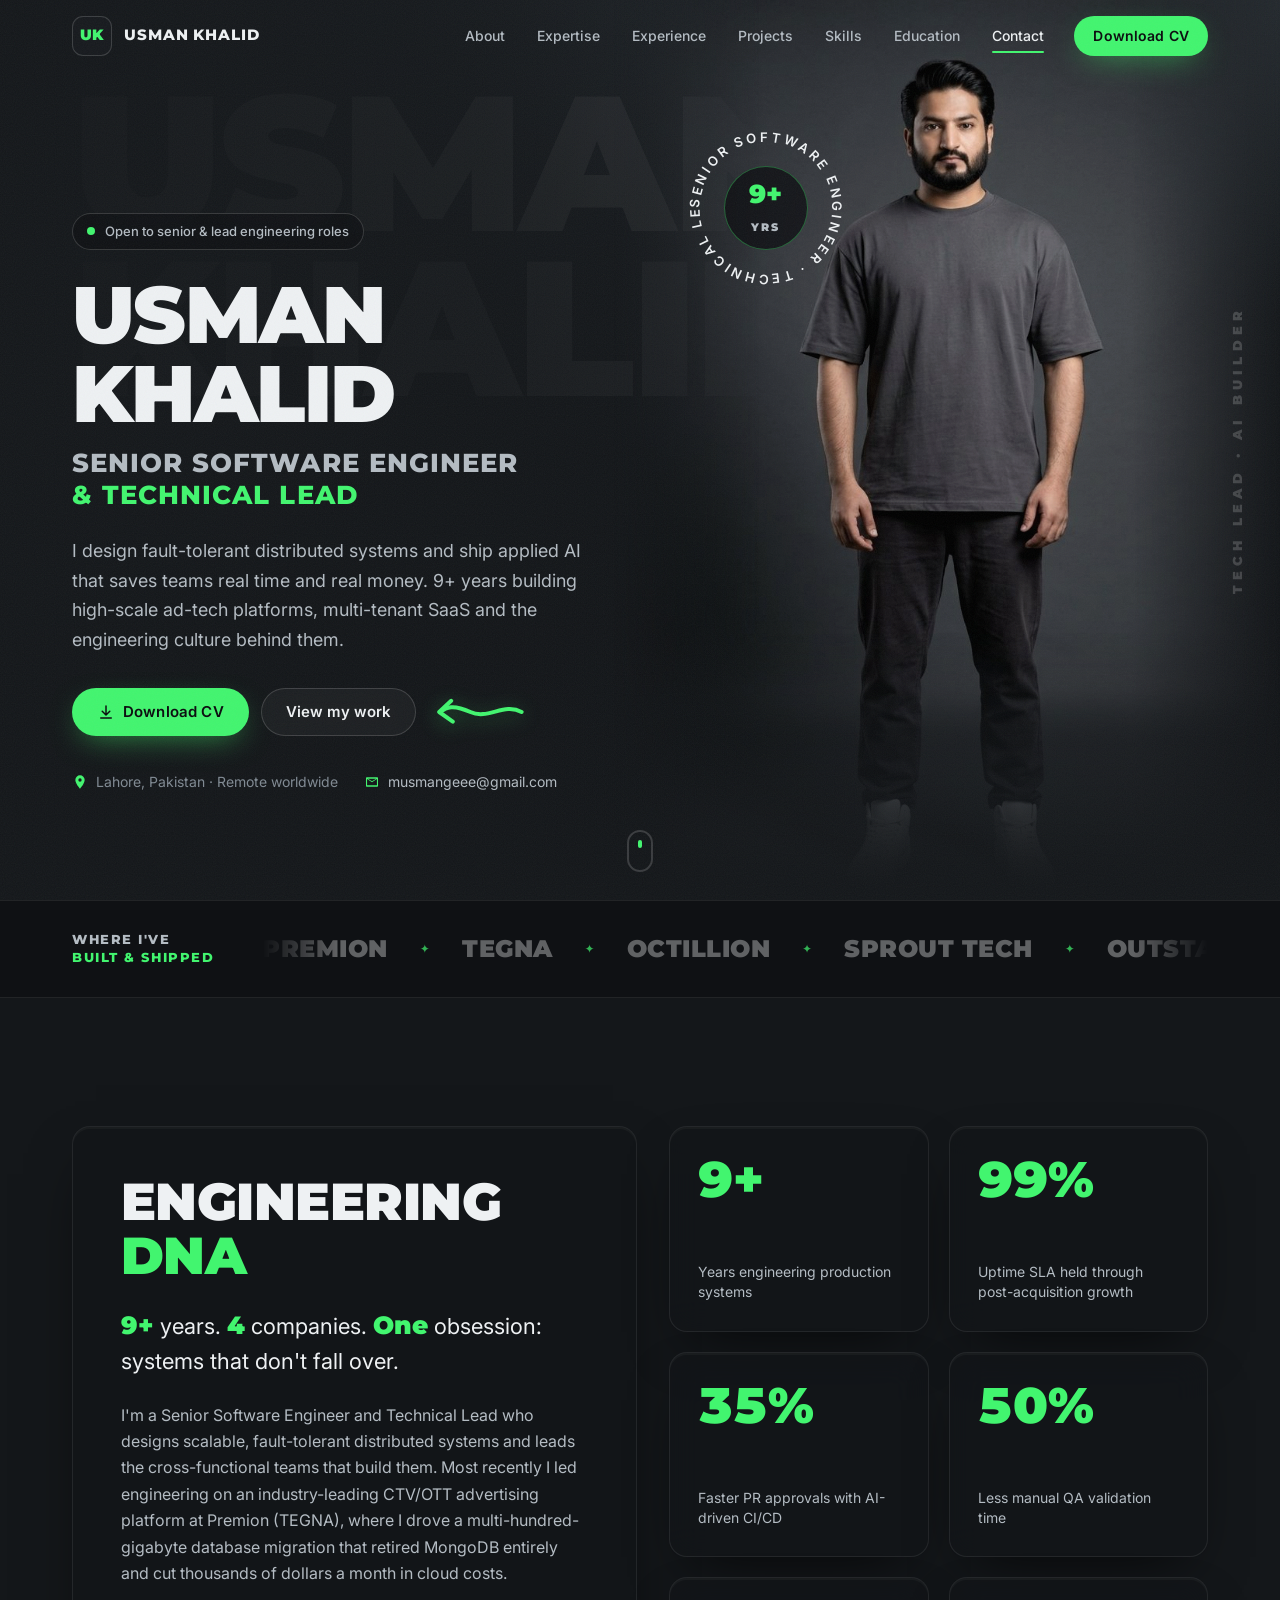
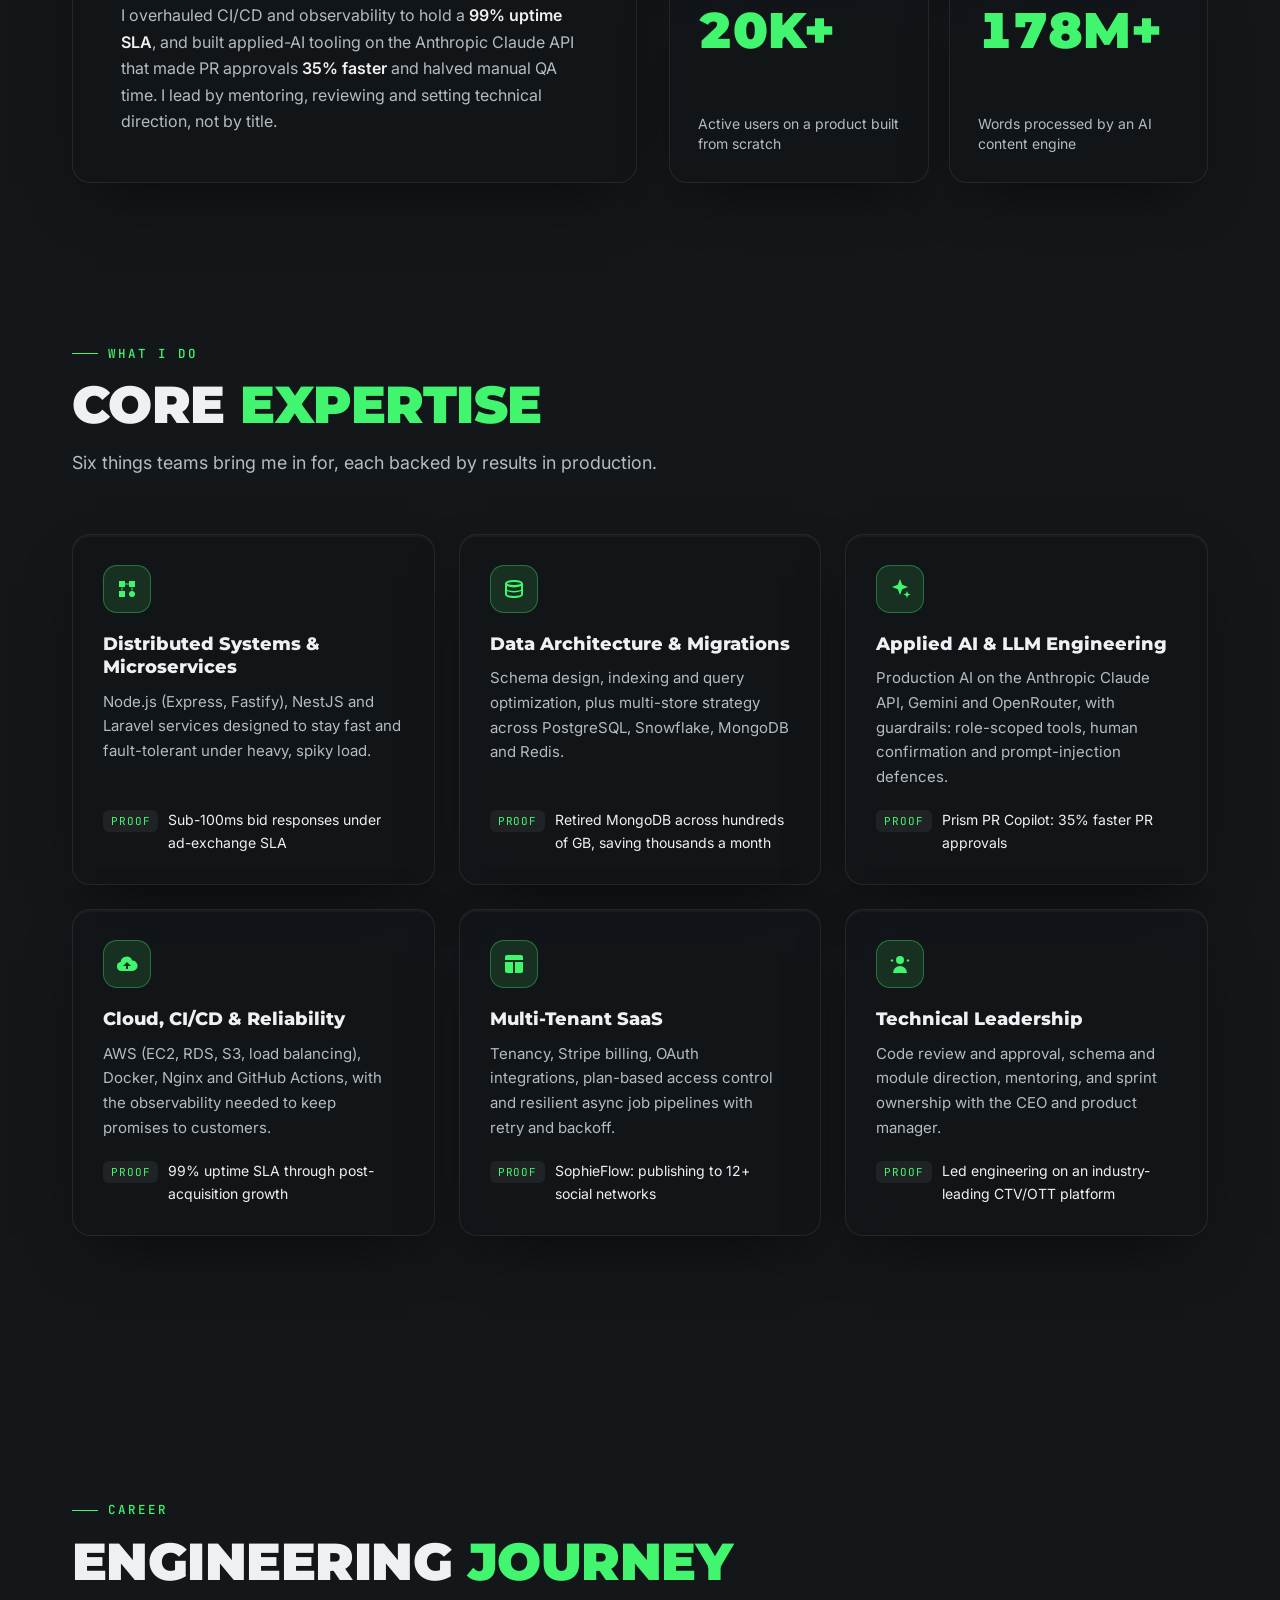
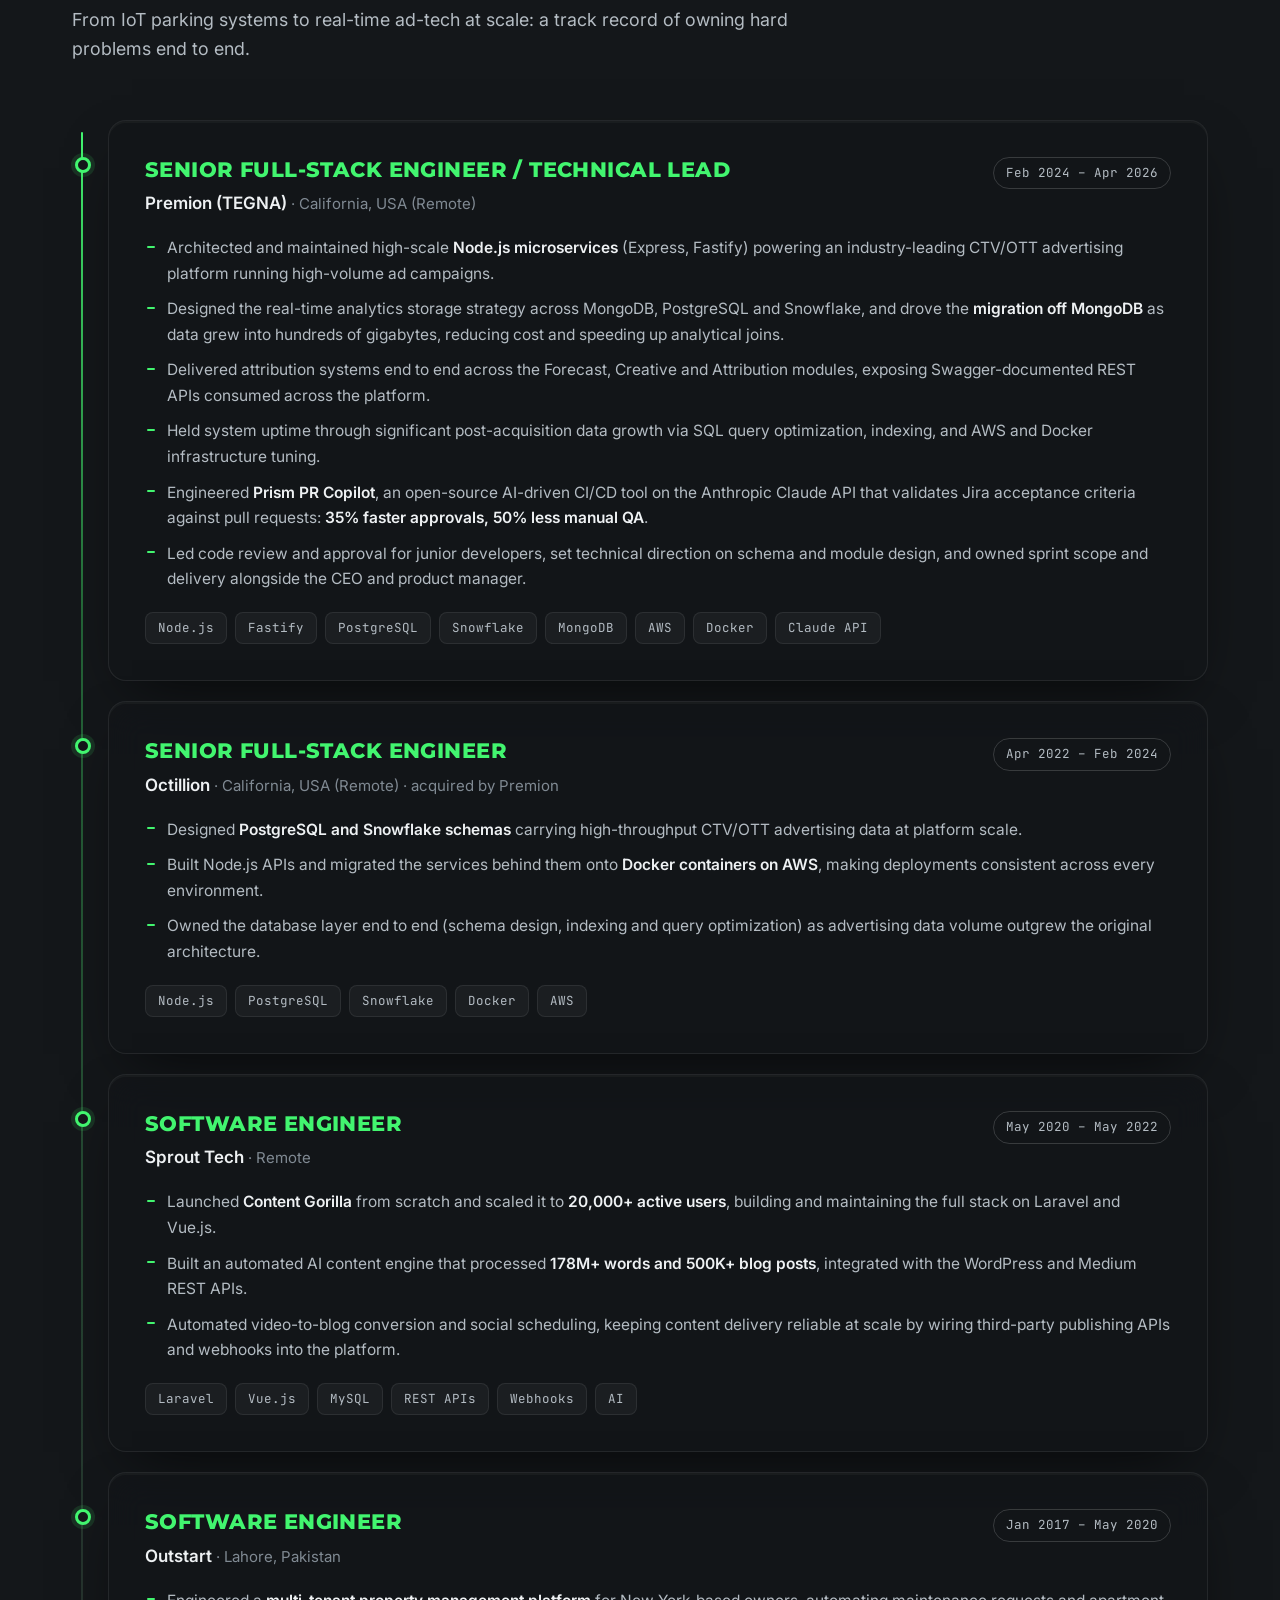
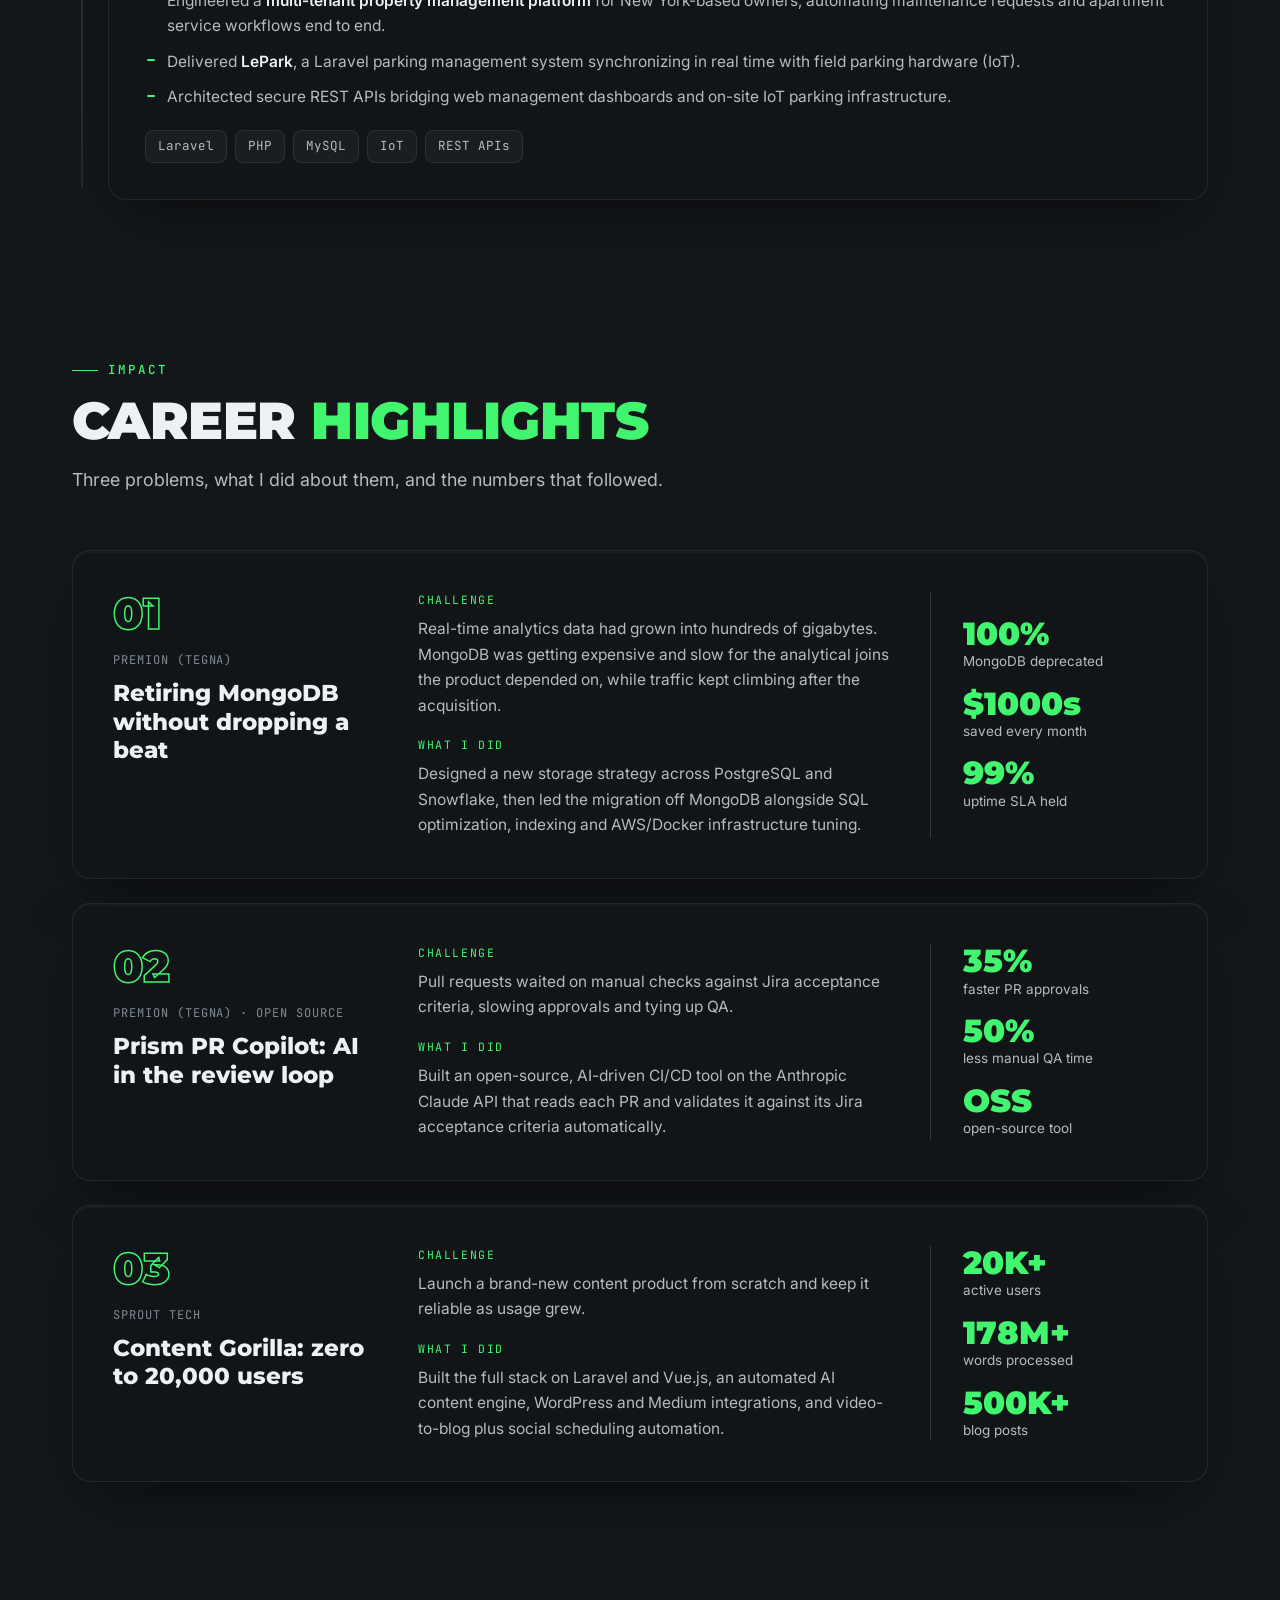
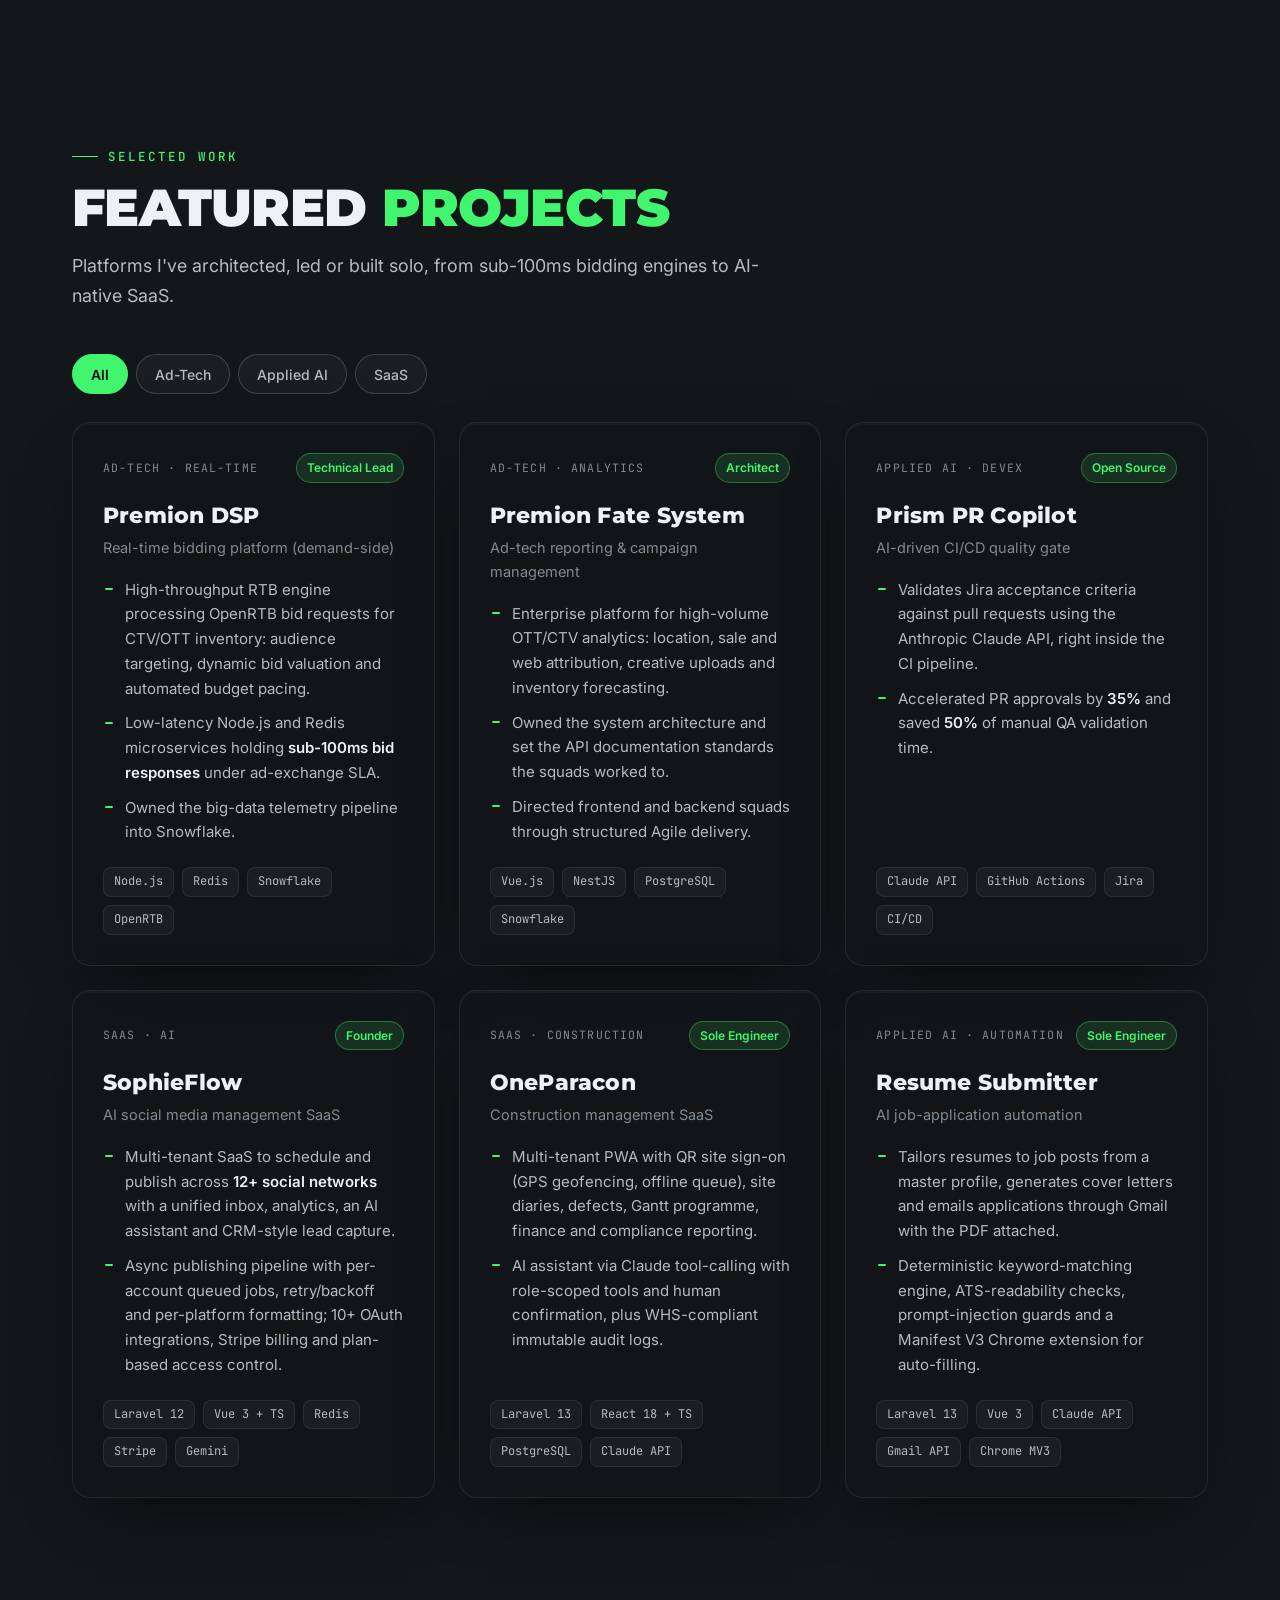
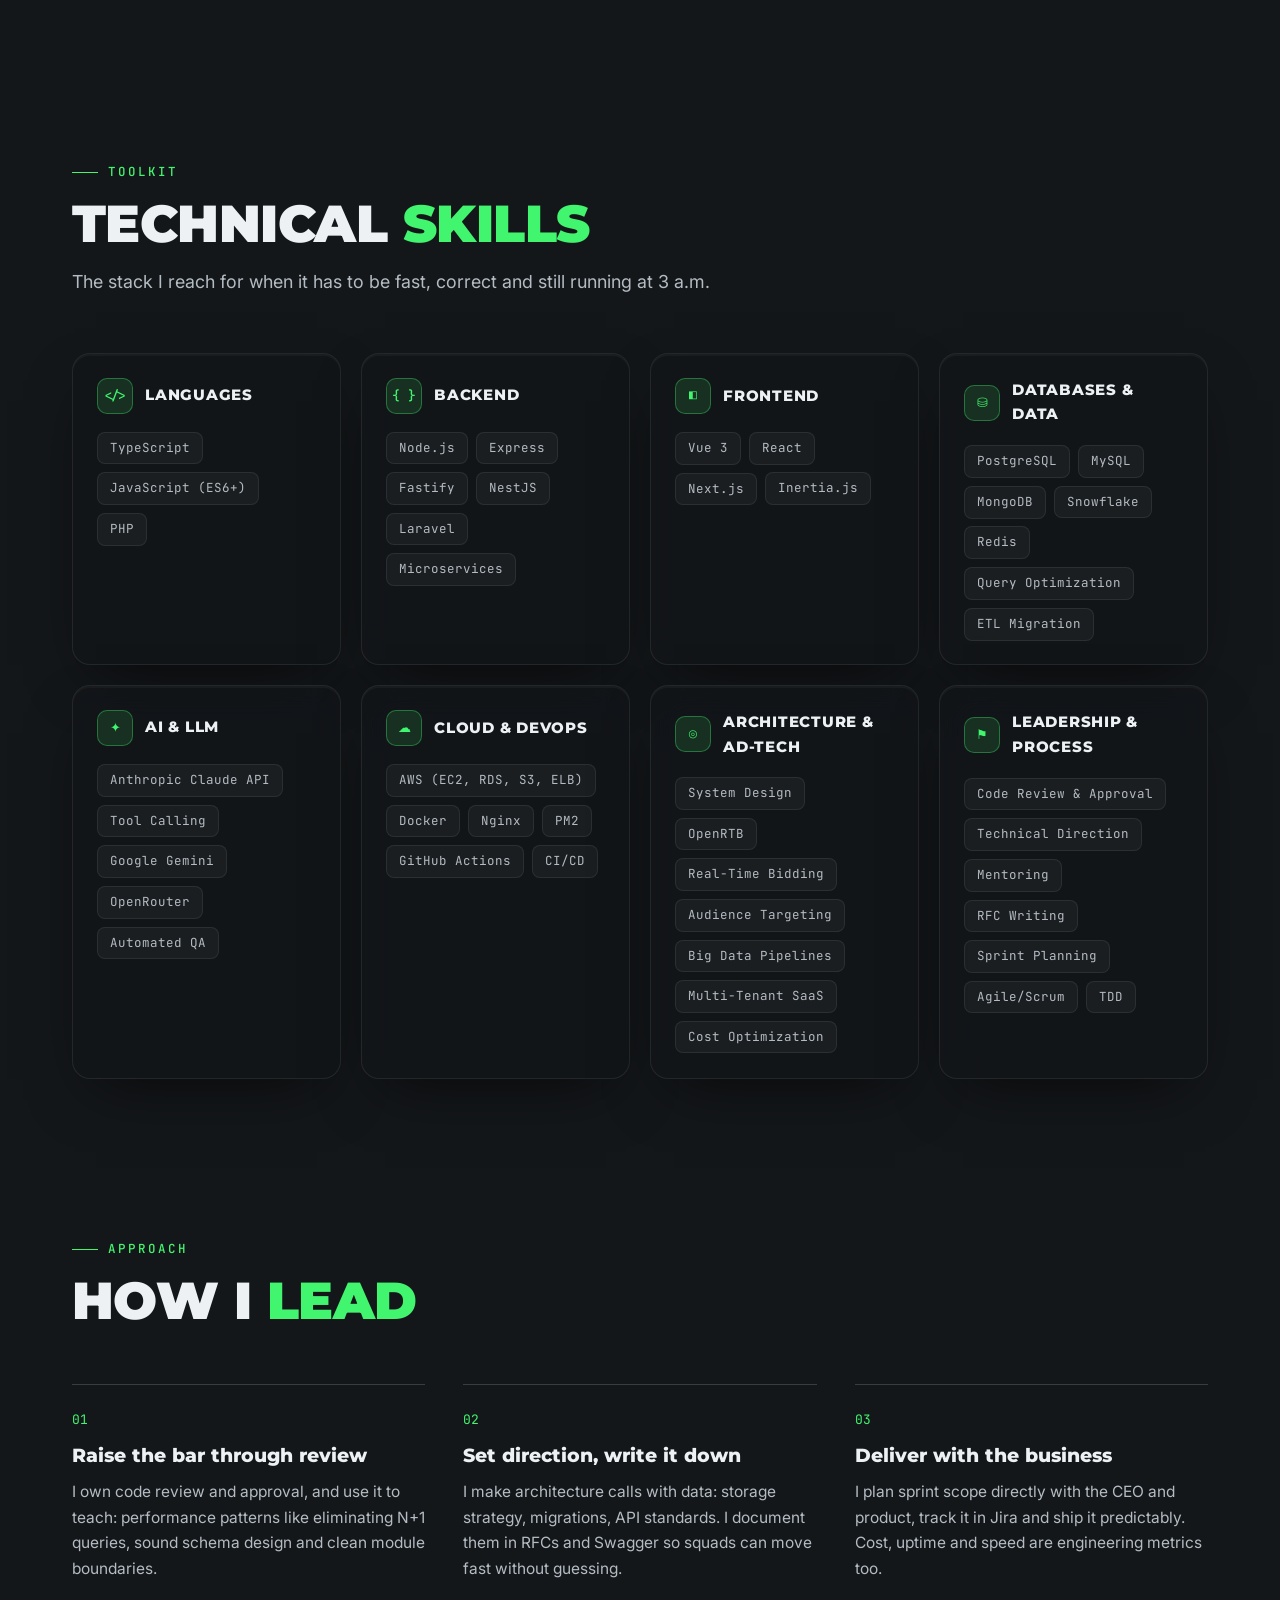
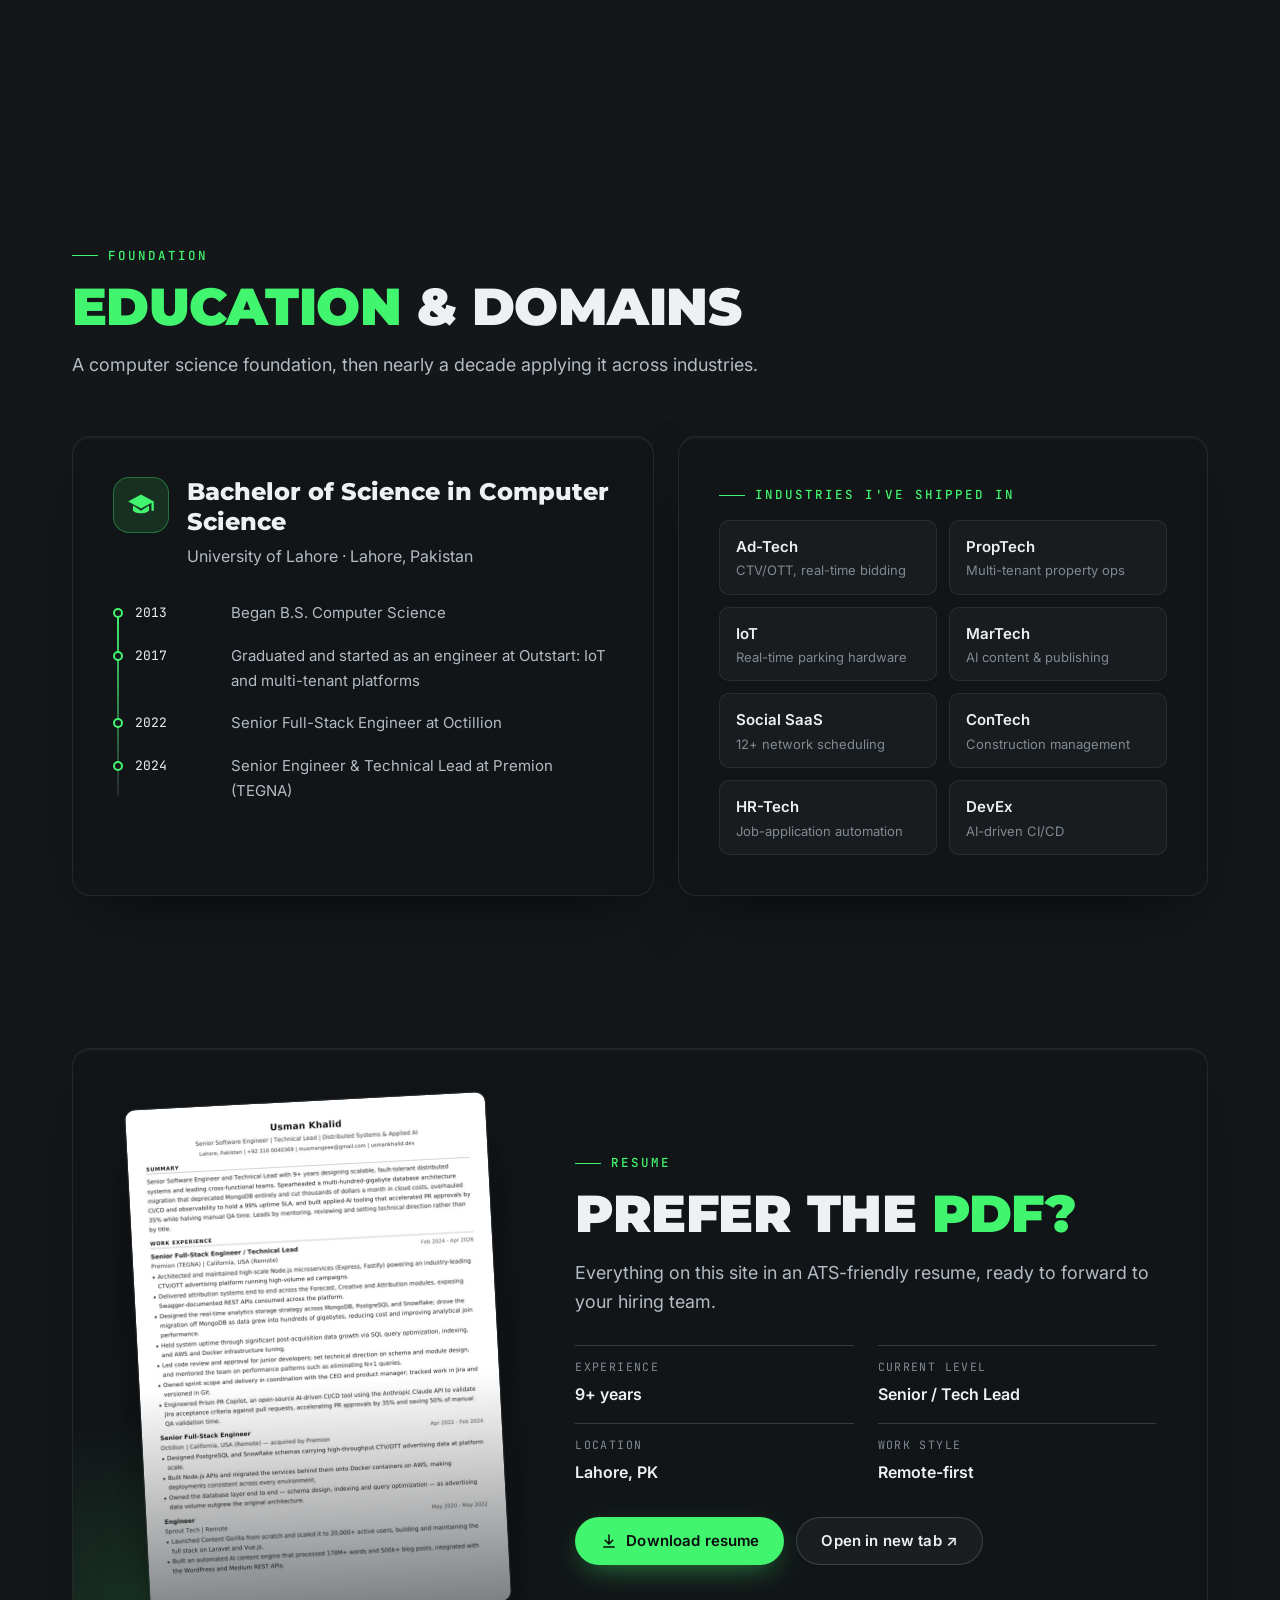
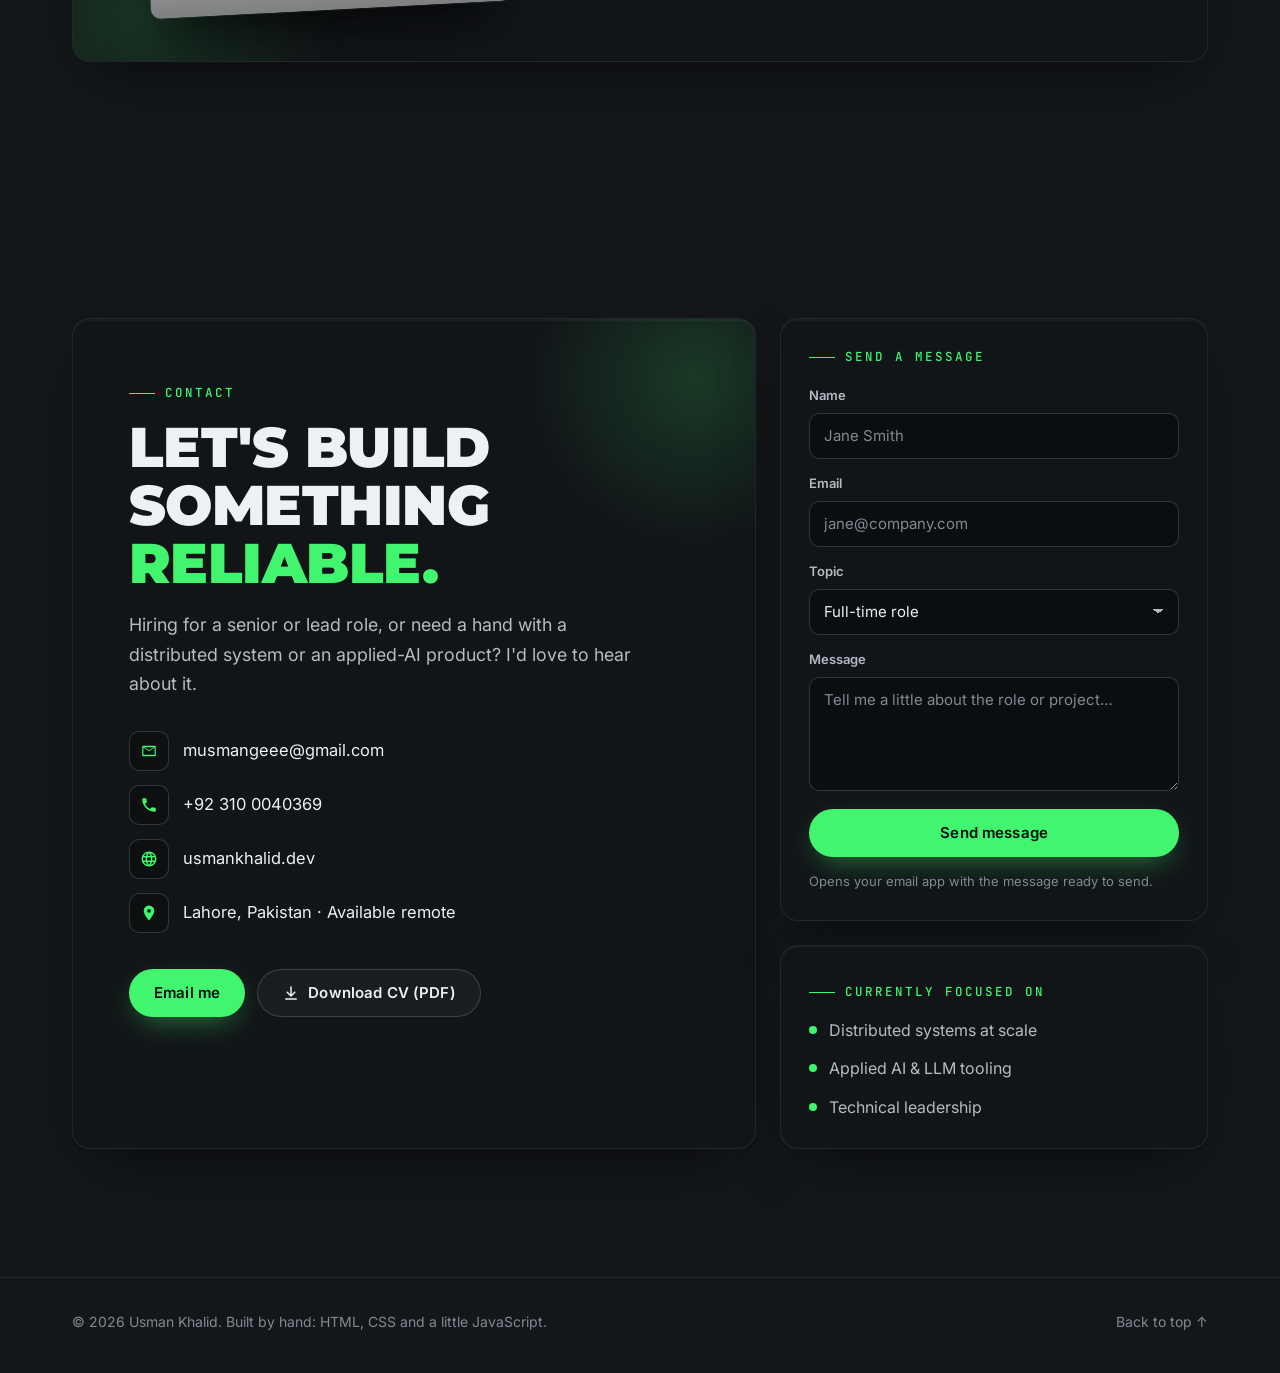
==== index.html @ 67fda0fd "Add personal portfolio website Responsive static portfolio (HTML, CSS, vanilla JS) built from my res" ====
<!doctype html>
<html lang="en">
<head>
  <meta charset="utf-8">
  <meta name="viewport" content="width=device-width, initial-scale=1">
  <title>Usman Khalid | Senior Software Engineer &amp; Technical Lead</title>
  <meta name="description" content="Usman Khalid is a Senior Software Engineer and Technical Lead with 9+ years building fault-tolerant distributed systems, high-scale ad-tech platforms and applied AI tooling.">
  <meta name="author" content="Usman Khalid">
  <meta name="theme-color" content="#14171a">

  <meta property="og:type" content="website">
  <meta property="og:title" content="Usman Khalid | Senior Software Engineer &amp; Technical Lead">
  <meta property="og:description" content="Distributed systems, high-scale ad-tech and applied AI. 9+ years of shipping reliable software and leading the teams that build it.">
  <meta property="og:image" content="assets/img/usman-hero.jpg">
  <meta property="og:url" content="https://usmankhalid.dev">
  <meta name="twitter:card" content="summary_large_image">

  <link rel="icon" href="data:image/svg+xml,%3Csvg xmlns='http://www.w3.org/2000/svg' viewBox='0 0 64 64'%3E%3Crect width='64' height='64' rx='14' fill='%2314171a'/%3E%3Ctext x='50%25' y='56%25' text-anchor='middle' dominant-baseline='middle' font-family='Arial Black,Arial' font-weight='900' font-size='28' fill='%2342f56f'%3EUK%3C/text%3E%3C/svg%3E">

  <link rel="preconnect" href="https://fonts.googleapis.com">
  <link rel="preconnect" href="https://fonts.gstatic.com" crossorigin>
  <link href="https://fonts.googleapis.com/css2?family=Inter:wght@400;500;600;700&family=JetBrains+Mono:wght@400;500&family=Montserrat:wght@700;800;900&display=swap" rel="stylesheet">
  <link rel="preload" as="image" href="assets/img/usman-hero.jpg">
  <link rel="stylesheet" href="assets/css/styles.css">
  <script>document.documentElement.classList.add("js");</script>

  <script type="application/ld+json">
  {
    "@context": "https://schema.org",
    "@type": "Person",
    "name": "Usman Khalid",
    "jobTitle": "Senior Software Engineer & Technical Lead",
    "url": "https://usmankhalid.dev",
    "email": "mailto:musmangeee@gmail.com",
    "telephone": "+923100040369",
    "address": { "@type": "PostalAddress", "addressLocality": "Lahore", "addressCountry": "PK" },
    "alumniOf": { "@type": "CollegeOrUniversity", "name": "University of Lahore" },
    "knowsAbout": ["Distributed Systems", "Node.js", "Laravel", "PostgreSQL", "Snowflake", "AWS", "Real-Time Bidding", "Applied AI", "Anthropic Claude API"]
  }
  </script>
</head>
<body>
  <a class="skip-link" href="#main">Skip to content</a>

  <!-- ============ NAV ============ -->
  <header class="nav" id="nav">
    <div class="container nav__inner">
      <a href="#top" class="nav__logo" aria-label="Usman Khalid, back to top">
        <span class="nav__mark">UK</span>
        <span class="nav__name">Usman Khalid</span>
      </a>

      <nav class="nav__links" id="navLinks" aria-label="Primary">
        <a href="#about">About</a>
        <a href="#expertise">Expertise</a>
        <a href="#experience">Experience</a>
        <a href="#projects">Projects</a>
        <a href="#skills">Skills</a>
        <a href="#education">Education</a>
        <a href="#contact">Contact</a>
        <a href="assets/Usman-Khalid-Resume.pdf" class="btn btn--sm btn--accent nav__cv" download>Download CV</a>
      </nav>

      <a href="assets/Usman-Khalid-Resume.pdf" class="nav__cv-mobile" download aria-label="Download CV (PDF)"><svg class="btn__icon" viewBox="0 0 24 24" aria-hidden="true"><path d="M12 3a1 1 0 0 1 1 1v9.59l3.3-3.3a1 1 0 1 1 1.4 1.42l-5 5a1 1 0 0 1-1.4 0l-5-5a1 1 0 1 1 1.4-1.42l3.3 3.3V4a1 1 0 0 1 1-1ZM5 19h14a1 1 0 1 1 0 2H5a1 1 0 1 1 0-2Z"/></svg><span>CV</span></a>

      <button class="nav__toggle" id="navToggle" aria-label="Open menu" aria-expanded="false" aria-controls="navLinks">
        <span></span><span></span><span></span>
      </button>
    </div>
  </header>

  <main id="main">
    <!-- ============ HERO ============ -->
    <section class="hero" id="top">
      <div class="hero__bg" aria-hidden="true">
        <div class="hero__ghost">
          <span>USMAN</span>
          <span>KHALID</span>
        </div>
        <div class="hero__photo"></div>
        <div class="hero__shade"></div>
      </div>

      <span class="hero__side" aria-hidden="true">Tech Lead · AI Builder</span>

      <div class="container hero__inner">
        <div class="hero__content">
          <p class="eyebrow reveal"><span class="dot"></span> Open to senior &amp; lead engineering roles</p>

          <h1 class="hero__title reveal">
            <span class="hero__name">Usman Khalid</span>
            <span class="hero__role">Senior Software Engineer<br><span class="accent">&amp; Technical Lead</span></span>
          </h1>

          <p class="hero__lead reveal">
            I design fault-tolerant distributed systems and ship applied AI that saves teams
            real time and real money. 9+ years building high-scale ad-tech platforms, multi-tenant SaaS
            and the engineering culture behind them.
          </p>

          <div class="hero__cta reveal">
            <a href="assets/Usman-Khalid-Resume.pdf" class="btn btn--accent" download><svg class="btn__icon" viewBox="0 0 24 24" aria-hidden="true"><path d="M12 3a1 1 0 0 1 1 1v9.59l3.3-3.3a1 1 0 1 1 1.4 1.42l-5 5a1 1 0 0 1-1.4 0l-5-5a1 1 0 1 1 1.4-1.42l3.3 3.3V4a1 1 0 0 1 1-1ZM5 19h14a1 1 0 1 1 0 2H5a1 1 0 1 1 0-2Z"/></svg> Download CV</a>
            <a href="#experience" class="btn btn--ghost">View my work</a>
            <svg class="hero__arrow" viewBox="0 0 120 60" aria-hidden="true">
              <path d="M112 30 C 90 18, 70 40, 48 30 S 18 24, 10 30" />
              <path d="M24 16 L 9 30 L 26 42" />
            </svg>
          </div>

          <ul class="hero__meta reveal" aria-label="Quick facts">
            <li>
              <svg viewBox="0 0 24 24" aria-hidden="true"><path d="M12 2a7 7 0 0 0-7 7c0 5.2 7 13 7 13s7-7.8 7-13a7 7 0 0 0-7-7Zm0 9.5A2.5 2.5 0 1 1 12 6.5a2.5 2.5 0 0 1 0 5Z"/></svg>
              Lahore, Pakistan · Remote worldwide
            </li>
            <li>
              <svg viewBox="0 0 24 24" aria-hidden="true"><path d="M4 5h16a1 1 0 0 1 1 1v12a1 1 0 0 1-1 1H4a1 1 0 0 1-1-1V6a1 1 0 0 1 1-1Zm8 7.2L4.6 7.4V17h14.8V7.4L12 12.2ZM5.8 7 12 11l6.2-4H5.8Z"/></svg>
              <a href="mailto:musmangeee@gmail.com">musmangeee@gmail.com</a>
            </li>
          </ul>
        </div>

        <div class="badge" aria-hidden="true">
          <svg viewBox="0 0 200 200">
            <defs>
              <path id="circlePath" d="M100,100 m-78,0 a78,78 0 1,1 156,0 a78,78 0 1,1 -156,0" />
            </defs>
            <text>
              <textPath href="#circlePath">SENIOR SOFTWARE ENGINEER · TECHNICAL LEAD · </textPath>
            </text>
          </svg>
          <span class="badge__core">9+<small>yrs</small></span>
        </div>
      </div>

      <a href="#about" class="hero__scroll" aria-label="Scroll to about section">
        <span></span>
      </a>
    </section>

    <!-- ============ BRANDS ============ -->
    <section class="brands" aria-label="Companies and products I've built for">
      <div class="container brands__inner">
        <p class="brands__label">Where I've<br><span class="accent">built &amp; shipped</span></p>
        <div class="marquee">
          <ul class="marquee__track"><li>Premion</li><li class="sep">✦</li><li>TEGNA</li><li class="sep">✦</li><li>Octillion</li><li class="sep">✦</li><li>Sprout Tech</li><li class="sep">✦</li><li>Outstart</li><li class="sep">✦</li><li>Content Gorilla</li><li class="sep">✦</li><li>SophieFlow</li><li class="sep">✦</li><li>OneParacon</li><li class="sep">✦</li><li>LePark</li><li class="sep">✦</li></ul>
          <ul class="marquee__track" aria-hidden="true"><li>Premion</li><li class="sep">✦</li><li>TEGNA</li><li class="sep">✦</li><li>Octillion</li><li class="sep">✦</li><li>Sprout Tech</li><li class="sep">✦</li><li>Outstart</li><li class="sep">✦</li><li>Content Gorilla</li><li class="sep">✦</li><li>SophieFlow</li><li class="sep">✦</li><li>OneParacon</li><li class="sep">✦</li><li>LePark</li><li class="sep">✦</li></ul>
        </div>
      </div>
    </section>

    <!-- ============ ABOUT / DNA ============ -->
    <section class="section" id="about">
      <div class="container about">
        <div class="card about__card reveal">
          <h2 class="section-title">Engineering <span class="accent">DNA</span></h2>
          <p class="about__punch">
            <strong class="accent">9+</strong> years. <strong class="accent">4</strong> companies.
            <strong class="accent">One</strong> obsession: systems that don't fall over.
          </p>
          <p>
            I'm a Senior Software Engineer and Technical Lead who designs scalable, fault-tolerant
            distributed systems and leads the cross-functional teams that build them. Most recently I
            led engineering on an industry-leading CTV/OTT advertising platform at Premion (TEGNA), where
            I drove a multi-hundred-gigabyte database migration that retired MongoDB entirely and cut
            thousands of dollars a month in cloud costs.
          </p>
          <p>
            I overhauled CI/CD and observability to hold a <strong>99% uptime SLA</strong>, and built
            applied-AI tooling on the Anthropic Claude API that made PR approvals <strong>35% faster</strong>
            and halved manual QA time. I lead by mentoring, reviewing and setting technical
            direction, not by title.
          </p>
        </div>

        <div class="stats" role="list">
          <div class="stat card reveal" role="listitem">
            <span class="stat__num" data-count="9" data-suffix="+">9+</span>
            <span class="stat__label">Years engineering production systems</span>
          </div>
          <div class="stat card reveal" role="listitem">
            <span class="stat__num" data-count="99" data-suffix="%">99%</span>
            <span class="stat__label">Uptime SLA held through post-acquisition growth</span>
          </div>
          <div class="stat card reveal" role="listitem">
            <span class="stat__num" data-count="35" data-suffix="%">35%</span>
            <span class="stat__label">Faster PR approvals with AI-driven CI/CD</span>
          </div>
          <div class="stat card reveal" role="listitem">
            <span class="stat__num" data-count="50" data-suffix="%">50%</span>
            <span class="stat__label">Less manual QA validation time</span>
          </div>
          <div class="stat card reveal" role="listitem">
            <span class="stat__num" data-count="20" data-suffix="K+">20K+</span>
            <span class="stat__label">Active users on a product built from scratch</span>
          </div>
          <div class="stat card reveal" role="listitem">
            <span class="stat__num" data-count="178" data-suffix="M+">178M+</span>
            <span class="stat__label">Words processed by an AI content engine</span>
          </div>
        </div>
      </div>
    </section>

    <!-- ============ EXPERTISE ============ -->
    <section class="section section--tight" id="expertise">
      <div class="container">
        <header class="section-head reveal">
          <p class="kicker">What I do</p>
          <h2 class="section-title">Core <span class="accent">Expertise</span></h2>
          <p class="section-sub">Six things teams bring me in for, each backed by results in production.</p>
        </header>
        <div class="expertise">
          <article class="expertise__item card reveal">
            <span class="expertise__icon" aria-hidden="true"><svg viewBox="0 0 24 24"><path d="M4 4h6v6H4V4Zm10 0h6v6h-6V4ZM4 14h6v6H4v-6Zm13 0a3 3 0 1 1 0 6 3 3 0 0 1 0-6ZM10 6.5h4v1h-4v-1Zm-3.5 4h1v3h-1v-3Zm10 0h1v3h-1v-3Z"/></svg></span>
            <h3>Distributed Systems &amp; Microservices</h3>
            <p>Node.js (Express, Fastify), NestJS and Laravel services designed to stay fast and fault-tolerant under heavy, spiky load.</p>
            <p class="expertise__proof"><span>Proof</span>Sub-100ms bid responses under ad-exchange SLA</p>
          </article>
          <article class="expertise__item card reveal">
            <span class="expertise__icon" aria-hidden="true"><svg viewBox="0 0 24 24"><path d="M12 3c4.97 0 9 1.57 9 3.5v11c0 1.93-4.03 3.5-9 3.5s-9-1.57-9-3.5v-11C3 4.57 7.03 3 12 3Zm7 11.1C17.4 14.97 14.86 15.5 12 15.5s-5.4-.53-7-1.4v3.4c.2.5 2.9 1.5 7 1.5s6.8-1 7-1.5v-3.4Zm0-5C17.4 9.97 14.86 10.5 12 10.5S6.6 9.97 5 9.1v3.4c.2.5 2.9 1.5 7 1.5s6.8-1 7-1.5V9.1ZM12 5c-4.1 0-6.8 1-7 1.5.2.5 2.9 1.5 7 1.5s6.8-1 7-1.5C18.8 6 16.1 5 12 5Z"/></svg></span>
            <h3>Data Architecture &amp; Migrations</h3>
            <p>Schema design, indexing and query optimization, plus multi-store strategy across PostgreSQL, Snowflake, MongoDB and Redis.</p>
            <p class="expertise__proof"><span>Proof</span>Retired MongoDB across hundreds of GB, saving thousands a month</p>
          </article>
          <article class="expertise__item card reveal">
            <span class="expertise__icon" aria-hidden="true"><svg viewBox="0 0 24 24"><path d="M12 2l2.2 5.8L20 10l-5.8 2.2L12 18l-2.2-5.8L4 10l5.8-2.2L12 2Zm7 12 1 2.6 2.6 1-2.6 1L19 21l-1-2.4-2.6-1 2.6-1L19 14Z"/></svg></span>
            <h3>Applied AI &amp; LLM Engineering</h3>
            <p>Production AI on the Anthropic Claude API, Gemini and OpenRouter, with guardrails: role-scoped tools, human confirmation and prompt-injection defences.</p>
            <p class="expertise__proof"><span>Proof</span>Prism PR Copilot: 35% faster PR approvals</p>
          </article>
          <article class="expertise__item card reveal">
            <span class="expertise__icon" aria-hidden="true"><svg viewBox="0 0 24 24"><path d="M6.5 19a4.5 4.5 0 0 1-.9-8.91 6 6 0 0 1 11.6-1.6A5 5 0 0 1 17.5 19h-11Zm5.5-9-4 4h3v3h2v-3h3l-4-4Z"/></svg></span>
            <h3>Cloud, CI/CD &amp; Reliability</h3>
            <p>AWS (EC2, RDS, S3, load balancing), Docker, Nginx and GitHub Actions, with the observability needed to keep promises to customers.</p>
            <p class="expertise__proof"><span>Proof</span>99% uptime SLA through post-acquisition growth</p>
          </article>
          <article class="expertise__item card reveal">
            <span class="expertise__icon" aria-hidden="true"><svg viewBox="0 0 24 24"><path d="M3 5a2 2 0 0 1 2-2h14a2 2 0 0 1 2 2v3H3V5Zm0 5h8v11H5a2 2 0 0 1-2-2v-9Zm10 0h8v9a2 2 0 0 1-2 2h-6V10Z"/></svg></span>
            <h3>Multi-Tenant SaaS</h3>
            <p>Tenancy, Stripe billing, OAuth integrations, plan-based access control and resilient async job pipelines with retry and backoff.</p>
            <p class="expertise__proof"><span>Proof</span>SophieFlow: publishing to 12+ social networks</p>
          </article>
          <article class="expertise__item card reveal">
            <span class="expertise__icon" aria-hidden="true"><svg viewBox="0 0 24 24"><path d="M12 12a4 4 0 1 0 0-8 4 4 0 0 0 0 8Zm-7 9a7 7 0 0 1 14 0H5Zm13.5-12.5L20 7l1.5 1.5L20 10l-1.5-1.5ZM2.5 8.5 4 7l1.5 1.5L4 10 2.5 8.5Z"/></svg></span>
            <h3>Technical Leadership</h3>
            <p>Code review and approval, schema and module direction, mentoring, and sprint ownership with the CEO and product manager.</p>
            <p class="expertise__proof"><span>Proof</span>Led engineering on an industry-leading CTV/OTT platform</p>
          </article>
        </div>
      </div>
    </section>

    <!-- ============ EXPERIENCE ============ -->
    <section class="section" id="experience">
      <div class="container">
        <header class="section-head reveal">
          <p class="kicker">Career</p>
          <h2 class="section-title">Engineering <span class="accent">Journey</span></h2>
          <p class="section-sub">From IoT parking systems to real-time ad-tech at scale: a track record of owning hard problems end to end.</p>
        </header>

        <ol class="timeline">
          <li class="job card reveal">
            <div class="job__head">
              <div>
                <h3 class="job__role">Senior Full-Stack Engineer / Technical Lead</h3>
                <p class="job__company">Premion (TEGNA) <span>· California, USA (Remote)</span></p>
              </div>
              <span class="job__date">Feb 2024 – Apr 2026</span>
            </div>
            <ul class="job__points">
              <li>Architected and maintained high-scale <strong>Node.js microservices</strong> (Express, Fastify) powering an industry-leading CTV/OTT advertising platform running high-volume ad campaigns.</li>
              <li>Designed the real-time analytics storage strategy across MongoDB, PostgreSQL and Snowflake, and drove the <strong>migration off MongoDB</strong> as data grew into hundreds of gigabytes, reducing cost and speeding up analytical joins.</li>
              <li>Delivered attribution systems end to end across the Forecast, Creative and Attribution modules, exposing Swagger-documented REST APIs consumed across the platform.</li>
              <li>Held system uptime through significant post-acquisition data growth via SQL query optimization, indexing, and AWS and Docker infrastructure tuning.</li>
              <li>Engineered <strong>Prism PR Copilot</strong>, an open-source AI-driven CI/CD tool on the Anthropic Claude API that validates Jira acceptance criteria against pull requests: <strong>35% faster approvals, 50% less manual QA</strong>.</li>
              <li>Led code review and approval for junior developers, set technical direction on schema and module design, and owned sprint scope and delivery alongside the CEO and product manager.</li>
            </ul>
            <ul class="chips">
              <li>Node.js</li><li>Fastify</li><li>PostgreSQL</li><li>Snowflake</li><li>MongoDB</li><li>AWS</li><li>Docker</li><li>Claude API</li>
            </ul>
          </li>

          <li class="job card reveal">
            <div class="job__head">
              <div>
                <h3 class="job__role">Senior Full-Stack Engineer</h3>
                <p class="job__company">Octillion <span>· California, USA (Remote) · acquired by Premion</span></p>
              </div>
              <span class="job__date">Apr 2022 – Feb 2024</span>
            </div>
            <ul class="job__points">
              <li>Designed <strong>PostgreSQL and Snowflake schemas</strong> carrying high-throughput CTV/OTT advertising data at platform scale.</li>
              <li>Built Node.js APIs and migrated the services behind them onto <strong>Docker containers on AWS</strong>, making deployments consistent across every environment.</li>
              <li>Owned the database layer end to end (schema design, indexing and query optimization) as advertising data volume outgrew the original architecture.</li>
            </ul>
            <ul class="chips">
              <li>Node.js</li><li>PostgreSQL</li><li>Snowflake</li><li>Docker</li><li>AWS</li>
            </ul>
          </li>

          <li class="job card reveal">
            <div class="job__head">
              <div>
                <h3 class="job__role">Software Engineer</h3>
                <p class="job__company">Sprout Tech <span>· Remote</span></p>
              </div>
              <span class="job__date">May 2020 – May 2022</span>
            </div>
            <ul class="job__points">
              <li>Launched <strong>Content Gorilla</strong> from scratch and scaled it to <strong>20,000+ active users</strong>, building and maintaining the full stack on Laravel and Vue.js.</li>
              <li>Built an automated AI content engine that processed <strong>178M+ words and 500K+ blog posts</strong>, integrated with the WordPress and Medium REST APIs.</li>
              <li>Automated video-to-blog conversion and social scheduling, keeping content delivery reliable at scale by wiring third-party publishing APIs and webhooks into the platform.</li>
            </ul>
            <ul class="chips">
              <li>Laravel</li><li>Vue.js</li><li>MySQL</li><li>REST APIs</li><li>Webhooks</li><li>AI</li>
            </ul>
          </li>

          <li class="job card reveal">
            <div class="job__head">
              <div>
                <h3 class="job__role">Software Engineer</h3>
                <p class="job__company">Outstart <span>· Lahore, Pakistan</span></p>
              </div>
              <span class="job__date">Jan 2017 – May 2020</span>
            </div>
            <ul class="job__points">
              <li>Engineered a <strong>multi-tenant property management platform</strong> for New York-based owners, automating maintenance requests and apartment service workflows end to end.</li>
              <li>Delivered <strong>LePark</strong>, a Laravel parking management system synchronizing in real time with field parking hardware (IoT).</li>
              <li>Architected secure REST APIs bridging web management dashboards and on-site IoT parking infrastructure.</li>
            </ul>
            <ul class="chips">
              <li>Laravel</li><li>PHP</li><li>MySQL</li><li>IoT</li><li>REST APIs</li>
            </ul>
          </li>
        </ol>
      </div>
    </section>

    <!-- ============ CASE STUDIES ============ -->
    <section class="section section--tight" id="highlights">
      <div class="container">
        <header class="section-head reveal">
          <p class="kicker">Impact</p>
          <h2 class="section-title">Career <span class="accent">Highlights</span></h2>
          <p class="section-sub">Three problems, what I did about them, and the numbers that followed.</p>
        </header>
        <div class="cases">
          <article class="case card reveal">
            <div class="case__intro">
              <span class="case__num">01</span>
              <p class="case__company">Premion (TEGNA)</p>
              <h3>Retiring MongoDB without dropping a beat</h3>
            </div>
            <div class="case__body">
              <div>
                <p class="case__label">Challenge</p>
                <p>Real-time analytics data had grown into hundreds of gigabytes. MongoDB was getting expensive and slow for the analytical joins the product depended on, while traffic kept climbing after the acquisition.</p>
              </div>
              <div>
                <p class="case__label">What I did</p>
                <p>Designed a new storage strategy across PostgreSQL and Snowflake, then led the migration off MongoDB alongside SQL optimization, indexing and AWS/Docker infrastructure tuning.</p>
              </div>
            </div>
            <ul class="case__results" aria-label="Results"><li><strong>100%</strong><span>MongoDB deprecated</span></li><li><strong>$1000s</strong><span>saved every month</span></li><li><strong>99%</strong><span>uptime SLA held</span></li></ul>
          </article>
          <article class="case card reveal">
            <div class="case__intro">
              <span class="case__num">02</span>
              <p class="case__company">Premion (TEGNA) · Open source</p>
              <h3>Prism PR Copilot: AI in the review loop</h3>
            </div>
            <div class="case__body">
              <div>
                <p class="case__label">Challenge</p>
                <p>Pull requests waited on manual checks against Jira acceptance criteria, slowing approvals and tying up QA.</p>
              </div>
              <div>
                <p class="case__label">What I did</p>
                <p>Built an open-source, AI-driven CI/CD tool on the Anthropic Claude API that reads each PR and validates it against its Jira acceptance criteria automatically.</p>
              </div>
            </div>
            <ul class="case__results" aria-label="Results"><li><strong>35%</strong><span>faster PR approvals</span></li><li><strong>50%</strong><span>less manual QA time</span></li><li><strong>OSS</strong><span>open-source tool</span></li></ul>
          </article>
          <article class="case card reveal">
            <div class="case__intro">
              <span class="case__num">03</span>
              <p class="case__company">Sprout Tech</p>
              <h3>Content Gorilla: zero to 20,000 users</h3>
            </div>
            <div class="case__body">
              <div>
                <p class="case__label">Challenge</p>
                <p>Launch a brand-new content product from scratch and keep it reliable as usage grew.</p>
              </div>
              <div>
                <p class="case__label">What I did</p>
                <p>Built the full stack on Laravel and Vue.js, an automated AI content engine, WordPress and Medium integrations, and video-to-blog plus social scheduling automation.</p>
              </div>
            </div>
            <ul class="case__results" aria-label="Results"><li><strong>20K+</strong><span>active users</span></li><li><strong>178M+</strong><span>words processed</span></li><li><strong>500K+</strong><span>blog posts</span></li></ul>
          </article>
        </div>
      </div>
    </section>

    <!-- ============ PROJECTS ============ -->
    <section class="section" id="projects">
      <div class="container">
        <header class="section-head reveal">
          <p class="kicker">Selected work</p>
          <h2 class="section-title">Featured <span class="accent">Projects</span></h2>
          <p class="section-sub">Platforms I've architected, led or built solo, from sub-100ms bidding engines to AI-native SaaS.</p>
        </header>

        <div class="filters reveal" role="group" aria-label="Filter projects">
          <button class="filter is-active" data-filter="all" aria-pressed="true">All</button>
          <button class="filter" data-filter="adtech" aria-pressed="false">Ad-Tech</button>
          <button class="filter" data-filter="ai" aria-pressed="false">Applied AI</button>
          <button class="filter" data-filter="saas" aria-pressed="false">SaaS</button>
        </div>

        <div class="projects" id="projectGrid">
          <article class="project card reveal" data-cat="adtech">
            <div class="project__top">
              <span class="project__tag">Ad-Tech · Real-Time</span>
              <span class="project__role">Technical Lead</span>
            </div>
            <h3>Premion DSP</h3>
            <p class="project__sub">Real-time bidding platform (demand-side)</p>
            <ul class="project__points">
              <li>High-throughput RTB engine processing OpenRTB bid requests for CTV/OTT inventory: audience targeting, dynamic bid valuation and automated budget pacing.</li>
              <li>Low-latency Node.js and Redis microservices holding <strong>sub-100ms bid responses</strong> under ad-exchange SLA.</li>
              <li>Owned the big-data telemetry pipeline into Snowflake.</li>
            </ul>
            <ul class="chips chips--sm"><li>Node.js</li><li>Redis</li><li>Snowflake</li><li>OpenRTB</li></ul>
          </article>

          <article class="project card reveal" data-cat="adtech">
            <div class="project__top">
              <span class="project__tag">Ad-Tech · Analytics</span>
              <span class="project__role">Architect</span>
            </div>
            <h3>Premion Fate System</h3>
            <p class="project__sub">Ad-tech reporting &amp; campaign management</p>
            <ul class="project__points">
              <li>Enterprise platform for high-volume OTT/CTV analytics: location, sale and web attribution, creative uploads and inventory forecasting.</li>
              <li>Owned the system architecture and set the API documentation standards the squads worked to.</li>
              <li>Directed frontend and backend squads through structured Agile delivery.</li>
            </ul>
            <ul class="chips chips--sm"><li>Vue.js</li><li>NestJS</li><li>PostgreSQL</li><li>Snowflake</li></ul>
          </article>

          <article class="project card reveal" data-cat="ai">
            <div class="project__top">
              <span class="project__tag">Applied AI · DevEx</span>
              <span class="project__role">Open Source</span>
            </div>
            <h3>Prism PR Copilot</h3>
            <p class="project__sub">AI-driven CI/CD quality gate</p>
            <ul class="project__points">
              <li>Validates Jira acceptance criteria against pull requests using the Anthropic Claude API, right inside the CI pipeline.</li>
              <li>Accelerated PR approvals by <strong>35%</strong> and saved <strong>50%</strong> of manual QA validation time.</li>
            </ul>
            <ul class="chips chips--sm"><li>Claude API</li><li>GitHub Actions</li><li>Jira</li><li>CI/CD</li></ul>
          </article>

          <article class="project card reveal" data-cat="saas ai">
            <div class="project__top">
              <span class="project__tag">SaaS · AI</span>
              <span class="project__role">Founder</span>
            </div>
            <h3>SophieFlow</h3>
            <p class="project__sub">AI social media management SaaS</p>
            <ul class="project__points">
              <li>Multi-tenant SaaS to schedule and publish across <strong>12+ social networks</strong> with a unified inbox, analytics, an AI assistant and CRM-style lead capture.</li>
              <li>Async publishing pipeline with per-account queued jobs, retry/backoff and per-platform formatting; 10+ OAuth integrations, Stripe billing and plan-based access control.</li>
            </ul>
            <ul class="chips chips--sm"><li>Laravel 12</li><li>Vue 3 + TS</li><li>Redis</li><li>Stripe</li><li>Gemini</li></ul>
          </article>

          <article class="project card reveal" data-cat="saas ai">
            <div class="project__top">
              <span class="project__tag">SaaS · Construction</span>
              <span class="project__role">Sole Engineer</span>
            </div>
            <h3>OneParacon</h3>
            <p class="project__sub">Construction management SaaS</p>
            <ul class="project__points">
              <li>Multi-tenant PWA with QR site sign-on (GPS geofencing, offline queue), site diaries, defects, Gantt programme, finance and compliance reporting.</li>
              <li>AI assistant via Claude tool-calling with role-scoped tools and human confirmation, plus WHS-compliant immutable audit logs.</li>
            </ul>
            <ul class="chips chips--sm"><li>Laravel 13</li><li>React 18 + TS</li><li>PostgreSQL</li><li>Claude API</li></ul>
          </article>

          <article class="project card reveal" data-cat="ai">
            <div class="project__top">
              <span class="project__tag">Applied AI · Automation</span>
              <span class="project__role">Sole Engineer</span>
            </div>
            <h3>Resume Submitter</h3>
            <p class="project__sub">AI job-application automation</p>
            <ul class="project__points">
              <li>Tailors resumes to job posts from a master profile, generates cover letters and emails applications through Gmail with the PDF attached.</li>
              <li>Deterministic keyword-matching engine, ATS-readability checks, prompt-injection guards and a Manifest V3 Chrome extension for auto-filling.</li>
            </ul>
            <ul class="chips chips--sm"><li>Laravel 13</li><li>Vue 3</li><li>Claude API</li><li>Gmail API</li><li>Chrome MV3</li></ul>
          </article>
        </div>
      </div>
    </section>

    <!-- ============ SKILLS ============ -->
    <section class="section" id="skills">
      <div class="container">
        <header class="section-head reveal">
          <p class="kicker">Toolkit</p>
          <h2 class="section-title">Technical <span class="accent">Skills</span></h2>
          <p class="section-sub">The stack I reach for when it has to be fast, correct and still running at 3 a.m.</p>
        </header>

        <div class="skills">
          <div class="skill card reveal">
            <h3><span class="skill__icon">&lt;/&gt;</span> Languages</h3>
            <ul class="chips"><li>TypeScript</li><li>JavaScript (ES6+)</li><li>PHP</li></ul>
          </div>
          <div class="skill card reveal">
            <h3><span class="skill__icon">{ }</span> Backend</h3>
            <ul class="chips"><li>Node.js</li><li>Express</li><li>Fastify</li><li>NestJS</li><li>Laravel</li><li>Microservices</li></ul>
          </div>
          <div class="skill card reveal">
            <h3><span class="skill__icon">◧</span> Frontend</h3>
            <ul class="chips"><li>Vue 3</li><li>React</li><li>Next.js</li><li>Inertia.js</li></ul>
          </div>
          <div class="skill card reveal">
            <h3><span class="skill__icon">⛁</span> Databases &amp; Data</h3>
            <ul class="chips"><li>PostgreSQL</li><li>MySQL</li><li>MongoDB</li><li>Snowflake</li><li>Redis</li><li>Query Optimization</li><li>ETL Migration</li></ul>
          </div>
          <div class="skill card reveal">
            <h3><span class="skill__icon">✦</span> AI &amp; LLM</h3>
            <ul class="chips"><li>Anthropic Claude API</li><li>Tool Calling</li><li>Google Gemini</li><li>OpenRouter</li><li>Automated QA</li></ul>
          </div>
          <div class="skill card reveal">
            <h3><span class="skill__icon">☁</span> Cloud &amp; DevOps</h3>
            <ul class="chips"><li>AWS (EC2, RDS, S3, ELB)</li><li>Docker</li><li>Nginx</li><li>PM2</li><li>GitHub Actions</li><li>CI/CD</li></ul>
          </div>
          <div class="skill card reveal">
            <h3><span class="skill__icon">◎</span> Architecture &amp; Ad-Tech</h3>
            <ul class="chips"><li>System Design</li><li>OpenRTB</li><li>Real-Time Bidding</li><li>Audience Targeting</li><li>Big Data Pipelines</li><li>Multi-Tenant SaaS</li><li>Cost Optimization</li></ul>
          </div>
          <div class="skill card reveal">
            <h3><span class="skill__icon">⚑</span> Leadership &amp; Process</h3>
            <ul class="chips"><li>Code Review &amp; Approval</li><li>Technical Direction</li><li>Mentoring</li><li>RFC Writing</li><li>Sprint Planning</li><li>Agile/Scrum</li><li>TDD</li></ul>
          </div>
        </div>
      </div>
    </section>

    <!-- ============ HOW I LEAD ============ -->
    <section class="section section--tight" id="leadership">
      <div class="container">
        <header class="section-head reveal">
          <p class="kicker">Approach</p>
          <h2 class="section-title">How I <span class="accent">Lead</span></h2>
        </header>
        <div class="pillars">
          <div class="pillar reveal">
            <span class="pillar__num">01</span>
            <h3>Raise the bar through review</h3>
            <p>I own code review and approval, and use it to teach: performance patterns like eliminating N+1 queries, sound schema design and clean module boundaries.</p>
          </div>
          <div class="pillar reveal">
            <span class="pillar__num">02</span>
            <h3>Set direction, write it down</h3>
            <p>I make architecture calls with data: storage strategy, migrations, API standards. I document them in RFCs and Swagger so squads can move fast without guessing.</p>
          </div>
          <div class="pillar reveal">
            <span class="pillar__num">03</span>
            <h3>Deliver with the business</h3>
            <p>I plan sprint scope directly with the CEO and product, track it in Jira and ship it predictably. Cost, uptime and speed are engineering metrics too.</p>
          </div>
        </div>
      </div>
    </section>

    <!-- ============ EDUCATION ============ -->
    <section class="section" id="education">
      <div class="container">
        <header class="section-head reveal">
          <p class="kicker">Foundation</p>
          <h2 class="section-title"><span class="accent">Education</span> &amp; Domains</h2>
          <p class="section-sub">A computer science foundation, then nearly a decade applying it across industries.</p>
        </header>

        <div class="edu-grid">
          <article class="card degree reveal">
            <div class="degree__head">
              <span class="degree__icon" aria-hidden="true"><svg viewBox="0 0 24 24"><path d="M12 3 1 9l11 6 9-4.91V17h2V9L12 3Zm-6.82 9.5L5 16c0 1.66 3.13 3 7 3s7-1.34 7-3l-.18-3.5L12 17l-6.82-4.5Z"/></svg></span>
              <div>
                <h3>Bachelor of Science in Computer Science</h3>
                <p class="degree__school">University of Lahore · Lahore, Pakistan</p>
              </div>
            </div>
            <ol class="milestones">
              <li><span class="milestones__year">2013</span><span>Began B.S. Computer Science</span></li>
              <li><span class="milestones__year">2017</span><span>Graduated and started as an engineer at Outstart: IoT and multi-tenant platforms</span></li>
              <li><span class="milestones__year">2022</span><span>Senior Full-Stack Engineer at Octillion</span></li>
              <li><span class="milestones__year">2024</span><span>Senior Engineer &amp; Technical Lead at Premion (TEGNA)</span></li>
            </ol>
          </article>

          <article class="card domains reveal">
            <p class="kicker">Industries I've shipped in</p>
            <ul class="domains__list"><li><strong>Ad-Tech</strong><span>CTV/OTT, real-time bidding</span></li><li><strong>PropTech</strong><span>Multi-tenant property ops</span></li><li><strong>IoT</strong><span>Real-time parking hardware</span></li><li><strong>MarTech</strong><span>AI content &amp; publishing</span></li><li><strong>Social SaaS</strong><span>12+ network scheduling</span></li><li><strong>ConTech</strong><span>Construction management</span></li><li><strong>HR-Tech</strong><span>Job-application automation</span></li><li><strong>DevEx</strong><span>AI-driven CI/CD</span></li></ul>
          </article>
        </div>
      </div>
    </section>

    <!-- ============ RESUME ============ -->
    <section class="section section--tight" id="resume">
      <div class="container">
        <div class="resume card reveal">
          <a class="resume__preview" href="assets/Usman-Khalid-Resume.pdf" target="_blank" rel="noopener" aria-label="Open resume PDF in a new tab">
            <img src="assets/img/resume-preview.jpg" alt="Preview of the first page of Usman Khalid's resume" width="720" height="1018" loading="lazy">
          </a>
          <div class="resume__content">
            <p class="kicker">Resume</p>
            <h2 class="section-title">Prefer the <span class="accent">PDF?</span></h2>
            <p class="section-sub">Everything on this site in an ATS-friendly resume, ready to forward to your hiring team.</p>
            <dl class="resume__facts">
              <div><dt>Experience</dt><dd>9+ years</dd></div>
              <div><dt>Current level</dt><dd>Senior / Tech Lead</dd></div>
              <div><dt>Location</dt><dd>Lahore, PK</dd></div>
              <div><dt>Work style</dt><dd>Remote-first</dd></div>
            </dl>
            <div class="resume__cta">
              <a href="assets/Usman-Khalid-Resume.pdf" class="btn btn--accent" download><svg class="btn__icon" viewBox="0 0 24 24" aria-hidden="true"><path d="M12 3a1 1 0 0 1 1 1v9.59l3.3-3.3a1 1 0 1 1 1.4 1.42l-5 5a1 1 0 0 1-1.4 0l-5-5a1 1 0 1 1 1.4-1.42l3.3 3.3V4a1 1 0 0 1 1-1ZM5 19h14a1 1 0 1 1 0 2H5a1 1 0 1 1 0-2Z"/></svg> Download resume</a>
              <a href="assets/Usman-Khalid-Resume.pdf" class="btn btn--ghost" target="_blank" rel="noopener">Open in new tab ↗</a>
            </div>
          </div>
        </div>
      </div>
    </section>

    <!-- ============ CONTACT ============ -->
    <section class="section" id="contact">
      <div class="container contact">
        <div class="contact__main card reveal">
          <p class="kicker">Contact</p>
          <h2 class="contact__title">Let's build something <span class="accent">reliable.</span></h2>
          <p class="contact__lead">Hiring for a senior or lead role, or need a hand with a distributed system or an applied-AI product? I'd love to hear about it.</p>

          <ul class="contact__list">
            <li>
              <span class="contact__icon"><svg viewBox="0 0 24 24" aria-hidden="true"><path d="M4 5h16a1 1 0 0 1 1 1v12a1 1 0 0 1-1 1H4a1 1 0 0 1-1-1V6a1 1 0 0 1 1-1Zm8 7.2L4.6 7.4V17h14.8V7.4L12 12.2ZM5.8 7 12 11l6.2-4H5.8Z"/></svg></span>
              <a href="mailto:musmangeee@gmail.com">musmangeee@gmail.com</a>
            </li>
            <li>
              <span class="contact__icon"><svg viewBox="0 0 24 24" aria-hidden="true"><path d="M6.6 10.8a15.1 15.1 0 0 0 6.6 6.6l2.2-2.2a1 1 0 0 1 1-.25 11.4 11.4 0 0 0 3.6.57 1 1 0 0 1 1 1V20a1 1 0 0 1-1 1A17 17 0 0 1 3 4a1 1 0 0 1 1-1h3.5a1 1 0 0 1 1 1c0 1.25.2 2.45.57 3.57a1 1 0 0 1-.25 1L6.6 10.8Z"/></svg></span>
              <a href="tel:+923100040369">+92 310 0040369</a>
            </li>
            <li>
              <span class="contact__icon"><svg viewBox="0 0 24 24" aria-hidden="true"><path d="M12 2a10 10 0 1 0 0 20 10 10 0 0 0 0-20Zm6.9 6h-2.95a15.6 15.6 0 0 0-1.38-3.56A8.03 8.03 0 0 1 18.9 8ZM12 4.04c.83 1.2 1.48 2.53 1.91 3.96h-3.82A13.6 13.6 0 0 1 12 4.04ZM4.26 14a8.2 8.2 0 0 1 0-4h3.38a16.5 16.5 0 0 0 0 4H4.26Zm.84 2h2.95c.32 1.25.78 2.45 1.38 3.56A8 8 0 0 1 5.1 16Zm2.95-8H5.1a8 8 0 0 1 4.33-3.56A15.6 15.6 0 0 0 8.05 8ZM12 19.96A13.6 13.6 0 0 1 10.09 16h3.82A13.6 13.6 0 0 1 12 19.96ZM14.34 14H9.66a14.7 14.7 0 0 1 0-4h4.68a14.7 14.7 0 0 1 0 4Zm.25 5.56c.6-1.11 1.06-2.31 1.38-3.56h2.95a8.03 8.03 0 0 1-4.33 3.56ZM16.36 14a16.5 16.5 0 0 0 0-4h3.38a8.2 8.2 0 0 1 0 4h-3.38Z"/></svg></span>
              <a href="https://usmankhalid.dev" target="_blank" rel="noopener">usmankhalid.dev</a>
            </li>
            <li>
              <span class="contact__icon"><svg viewBox="0 0 24 24" aria-hidden="true"><path d="M12 2a7 7 0 0 0-7 7c0 5.2 7 13 7 13s7-7.8 7-13a7 7 0 0 0-7-7Zm0 9.5A2.5 2.5 0 1 1 12 6.5a2.5 2.5 0 0 1 0 5Z"/></svg></span>
              <span>Lahore, Pakistan · Available remote</span>
            </li>
          </ul>

          <div class="contact__cta">
            <a href="mailto:musmangeee@gmail.com?subject=Let's%20work%20together" class="btn btn--accent">Email me</a>
            <a href="assets/Usman-Khalid-Resume.pdf" class="btn btn--ghost" download><svg class="btn__icon" viewBox="0 0 24 24" aria-hidden="true"><path d="M12 3a1 1 0 0 1 1 1v9.59l3.3-3.3a1 1 0 1 1 1.4 1.42l-5 5a1 1 0 0 1-1.4 0l-5-5a1 1 0 1 1 1.4-1.42l3.3 3.3V4a1 1 0 0 1 1-1ZM5 19h14a1 1 0 1 1 0 2H5a1 1 0 1 1 0-2Z"/></svg> Download CV (PDF)</a>
          </div>
        </div>

        <aside class="contact__side">
          <form class="card form reveal" id="contactForm" novalidate>
            <p class="kicker">Send a message</p>
            <div class="form__row">
              <label for="f-name">Name</label>
              <input id="f-name" name="name" type="text" autocomplete="name" required placeholder="Jane Smith">
            </div>
            <div class="form__row">
              <label for="f-email">Email</label>
              <input id="f-email" name="email" type="email" autocomplete="email" required placeholder="jane@company.com">
            </div>
            <div class="form__row">
              <label for="f-topic">Topic</label>
              <select id="f-topic" name="topic">
                <option>Full-time role</option>
                <option>Contract / consulting</option>
                <option>Technical leadership</option>
                <option>Something else</option>
              </select>
            </div>
            <div class="form__row">
              <label for="f-msg">Message</label>
              <textarea id="f-msg" name="message" rows="4" required placeholder="Tell me a little about the role or project…"></textarea>
            </div>
            <button type="submit" class="btn btn--accent form__submit">Send message</button>
            <p class="form__note" id="formNote" role="status">Opens your email app with the message ready to send.</p>
          </form>
          <div class="card focus reveal">
            <p class="kicker">Currently focused on</p>
            <ul class="focus__list">
              <li>Distributed systems at scale</li>
              <li>Applied AI &amp; LLM tooling</li>
              <li>Technical leadership</li>
            </ul>
          </div>
        </aside>
      </div>
    </section>
  </main>

  <footer class="footer">
    <div class="container footer__inner">
      <p>© <span id="year">2026</span> Usman Khalid. Built by hand: HTML, CSS and a little JavaScript.</p>
      <a href="#top" class="footer__top">Back to top ↑</a>
    </div>
  </footer>

  <a href="#top" class="to-top" id="toTop" aria-label="Back to top"><svg viewBox="0 0 24 24" aria-hidden="true"><path d="M12 5.6 5.3 12.3l1.4 1.4L11 9.4V19h2V9.4l4.3 4.3 1.4-1.4L12 5.6Z"/></svg></a>

  <script src="assets/js/main.js" defer></script>
</body>
</html>
---- assets/css/styles.css ----
/* =========================================================
   Usman Khalid · Portfolio
   ========================================================= */

:root {
  --bg: #14171a;
  --bg-2: #1b1f23;
  --bg-3: #23282d;
  --surface: rgba(18, 21, 24, 0.72);
  --surface-solid: #171a1e;
  --border: rgba(255, 255, 255, 0.08);
  --border-strong: rgba(255, 255, 255, 0.16);

  --text: #eef1f3;
  --text-2: #b4bcc3;
  --text-3: #808a93;
  --ghost: rgba(255, 255, 255, 0.07);

  --accent: #42f56f;
  --accent-2: #2fd65a;
  --accent-soft: rgba(66, 245, 111, 0.12);
  --accent-line: rgba(66, 245, 111, 0.35);

  --font-display: "Montserrat", "Arial Black", system-ui, sans-serif;
  --font-body: "Inter", system-ui, -apple-system, "Segoe UI", Roboto, sans-serif;
  --font-mono: "JetBrains Mono", ui-monospace, SFMono-Regular, Menlo, monospace;

  --radius: 18px;
  --radius-sm: 10px;
  --shadow: 0 24px 60px -24px rgba(0, 0, 0, 0.7), 0 2px 0 rgba(255, 255, 255, 0.03) inset;
  --container: 1200px;
  --gutter: clamp(16px, 4vw, 32px);
  --nav-h: 72px;
  --ease: cubic-bezier(0.22, 1, 0.36, 1);
}

/* ---------- Reset ---------- */
*,
*::before,
*::after { box-sizing: border-box; }

html {
  scroll-behavior: smooth;
  scroll-padding-top: calc(var(--nav-h) + 12px);
  -webkit-text-size-adjust: 100%;
}

body {
  margin: 0;
  min-height: 100vh;
  font-family: var(--font-body);
  font-size: 16px;
  line-height: 1.65;
  color: var(--text);
  background-color: var(--bg);
  background-image:
    radial-gradient(1200px 700px at 85% -10%, rgba(80, 92, 100, 0.28), transparent 60%),
    radial-gradient(900px 600px at -10% 40%, rgba(60, 70, 78, 0.22), transparent 60%),
    linear-gradient(180deg, #1a1e22 0%, var(--bg) 40%, #111316 100%);
  background-attachment: fixed;
  -webkit-font-smoothing: antialiased;
  overflow-x: hidden;
}

/* subtle film grain */
body::before {
  content: "";
  position: fixed;
  inset: 0;
  pointer-events: none;
  z-index: 100;
  opacity: 0.05;
  background-image: url("data:image/svg+xml,%3Csvg xmlns='http://www.w3.org/2000/svg' width='160' height='160'%3E%3Cfilter id='n'%3E%3CfeTurbulence type='fractalNoise' baseFrequency='.9' numOctaves='2' stitchTiles='stitch'/%3E%3C/filter%3E%3Crect width='100%25' height='100%25' filter='url(%23n)'/%3E%3C/svg%3E");
}

img, svg { display: block; max-width: 100%; }
a { color: inherit; text-decoration: none; }
ul, ol { margin: 0; padding: 0; list-style: none; }
h1, h2, h3, p { margin: 0; }
strong { color: var(--text); font-weight: 600; }

::selection { background: var(--accent); color: #0b0d0f; }

:focus-visible {
  outline: 2px solid var(--accent);
  outline-offset: 3px;
  border-radius: 6px;
}

.skip-link {
  position: absolute;
  left: 16px;
  top: -60px;
  z-index: 200;
  padding: 10px 16px;
  background: var(--accent);
  color: #0b0d0f;
  font-weight: 700;
  border-radius: 8px;
  transition: top 0.2s;
}
.skip-link:focus { top: 12px; }

.container {
  width: 100%;
  max-width: var(--container);
  margin: 0 auto;
  padding: 0 var(--gutter);
}

.accent { color: var(--accent); }

/* ---------- Buttons ---------- */
.btn {
  display: inline-flex;
  align-items: center;
  justify-content: center;
  gap: 8px;
  min-height: 48px;
  padding: 0 24px;
  border-radius: 999px;
  font-family: var(--font-body);
  font-weight: 600;
  font-size: 15px;
  letter-spacing: 0.01em;
  white-space: nowrap;
  border: 1px solid transparent;
  transition: transform 0.25s var(--ease), background 0.25s, color 0.25s, border-color 0.25s, box-shadow 0.25s;
}
.btn:hover { transform: translateY(-2px); }

.btn--accent {
  background: var(--accent);
  color: #0a0c0e;
  box-shadow: 0 10px 30px -10px rgba(66, 245, 111, 0.55);
}
.btn--accent:hover { background: #63ff8a; box-shadow: 0 14px 36px -10px rgba(66, 245, 111, 0.7); }

.btn--ghost {
  background: rgba(255, 255, 255, 0.04);
  border-color: var(--border-strong);
  color: var(--text);
  backdrop-filter: blur(8px);
}
.btn--ghost:hover { border-color: var(--accent); color: var(--accent); }

.btn--sm { min-height: 40px; padding: 0 18px; font-size: 14px; }
.btn__icon { width: 18px; height: 18px; fill: currentColor; flex: none; }

/* ---------- Nav ---------- */
.nav {
  position: fixed;
  inset: 0 0 auto 0;
  height: var(--nav-h);
  z-index: 50;
  transition: background 0.3s, border-color 0.3s, backdrop-filter 0.3s;
  border-bottom: 1px solid transparent;
}
.nav.is-scrolled {
  background: rgba(16, 18, 21, 0.78);
  backdrop-filter: blur(14px) saturate(140%);
  -webkit-backdrop-filter: blur(14px) saturate(140%);
  border-bottom-color: var(--border);
}

.nav__inner {
  height: 100%;
  display: flex;
  align-items: center;
  justify-content: space-between;
  gap: 24px;
}

.nav__logo { display: flex; align-items: center; gap: 12px; }
.nav__mark {
  display: grid;
  place-items: center;
  width: 40px;
  height: 40px;
  border-radius: 11px;
  background: var(--surface-solid);
  border: 1px solid var(--border-strong);
  font-family: var(--font-display);
  font-weight: 900;
  font-size: 15px;
  color: var(--accent);
  letter-spacing: 0.02em;
}
.nav__name {
  font-family: var(--font-display);
  font-weight: 800;
  font-size: 15px;
  letter-spacing: 0.06em;
  text-transform: uppercase;
}

.nav__links { display: flex; align-items: center; gap: 4px; }
.nav__links a:not(.btn) {
  position: relative;
  padding: 8px 14px;
  font-size: 14px;
  font-weight: 500;
  color: var(--text-2);
  border-radius: 8px;
  transition: color 0.2s;
}
.nav__links a:not(.btn):hover,
.nav__links a.is-active { color: var(--text); }
.nav__links a.is-active::after {
  content: "";
  position: absolute;
  left: 14px;
  right: 14px;
  bottom: 2px;
  height: 2px;
  border-radius: 2px;
  background: var(--accent);
}
.nav__cv { margin-left: 12px; }

.nav__cv-mobile {
  display: none;
  align-items: center;
  gap: 6px;
  height: 44px;
  padding: 0 14px;
  margin-left: auto;
  border-radius: 12px;
  background: var(--accent);
  color: #0a0c0e;
  font-weight: 700;
  font-size: 14px;
}
.nav__cv-mobile svg { width: 16px; height: 16px; fill: currentColor; }

.nav__toggle {
  display: none;
  width: 44px;
  height: 44px;
  padding: 0;
  border: 1px solid var(--border-strong);
  border-radius: 12px;
  background: rgba(255, 255, 255, 0.04);
  cursor: pointer;
  flex-direction: column;
  align-items: center;
  justify-content: center;
  gap: 5px;
}
.nav__toggle span {
  display: block;
  width: 18px;
  height: 2px;
  background: var(--text);
  border-radius: 2px;
  transition: transform 0.3s var(--ease), opacity 0.2s;
}
.nav__toggle[aria-expanded="true"] span:nth-child(1) { transform: translateY(7px) rotate(45deg); }
.nav__toggle[aria-expanded="true"] span:nth-child(2) { opacity: 0; }
.nav__toggle[aria-expanded="true"] span:nth-child(3) { transform: translateY(-7px) rotate(-45deg); }

/* ---------- Hero ---------- */
.hero {
  position: relative;
  min-height: 100vh;
  min-height: 100svh;
  display: flex;
  align-items: center;
  padding: calc(var(--nav-h) + 40px) 0 96px;
  overflow: hidden;
  isolation: isolate;
}

.hero__bg { position: absolute; inset: 0; z-index: -1; }

.hero__ghost {
  position: absolute;
  top: calc(var(--nav-h) + 8px);
  left: 0;
  right: 0;
  max-width: var(--container);
  margin: 0 auto;
  padding: 0 var(--gutter);
  display: flex;
  flex-direction: column;
  font-family: var(--font-display);
  font-weight: 900;
  font-size: clamp(72px, 15vw, 220px);
  line-height: 0.86;
  letter-spacing: -0.02em;
  color: var(--ghost);
  user-select: none;
  white-space: nowrap;
}
.hero__ghost span:last-child { color: rgba(255, 255, 255, 0.05); }

.hero__photo {
  position: absolute;
  top: 0;
  bottom: 0;
  right: max(0px, calc((100vw - var(--container)) / 2 - 40px));
  width: min(52vw, 680px);
  background: url("../img/usman-hero.jpg") center 12% / cover no-repeat;
  -webkit-mask-image:
    linear-gradient(to right, transparent 0%, #000 22%, #000 78%, transparent 100%),
    linear-gradient(to bottom, #000 70%, transparent 100%);
  -webkit-mask-composite: source-in;
  mask-image:
    linear-gradient(to right, transparent 0%, #000 22%, #000 78%, transparent 100%),
    linear-gradient(to bottom, #000 70%, transparent 100%);
  mask-composite: intersect;
  filter: saturate(0.92) contrast(1.04);
}

.hero__shade {
  position: absolute;
  inset: 0;
  background:
    linear-gradient(90deg, rgba(20, 23, 26, 0.92) 0%, rgba(20, 23, 26, 0.6) 38%, rgba(20, 23, 26, 0) 60%),
    linear-gradient(180deg, rgba(20, 23, 26, 0) 70%, var(--bg) 100%);
}

.hero__side {
  position: absolute;
  right: clamp(12px, 2.5vw, 36px);
  top: 50%;
  transform: translateY(-50%) rotate(180deg);
  writing-mode: vertical-rl;
  font-family: var(--font-display);
  font-weight: 900;
  font-size: 13px;
  letter-spacing: 0.4em;
  text-transform: uppercase;
  color: rgba(255, 255, 255, 0.18);
}

.hero__inner {
  position: relative;
  display: grid;
  grid-template-columns: minmax(0, 1fr) minmax(0, 0.9fr);
  align-items: center;
}

.hero__content { max-width: 620px; padding-top: clamp(40px, 10vh, 120px); }

.eyebrow {
  display: inline-flex;
  align-items: center;
  gap: 10px;
  padding: 7px 14px;
  margin-bottom: 26px;
  border: 1px solid var(--border-strong);
  border-radius: 999px;
  background: rgba(14, 16, 19, 0.6);
  backdrop-filter: blur(8px);
  font-size: 13px;
  font-weight: 500;
  color: var(--text-2);
}
.dot {
  width: 8px;
  height: 8px;
  border-radius: 50%;
  background: var(--accent);
  box-shadow: 0 0 0 0 rgba(66, 245, 111, 0.6);
  animation: pulse 2.2s infinite;
}
@keyframes pulse {
  0% { box-shadow: 0 0 0 0 rgba(66, 245, 111, 0.55); }
  70% { box-shadow: 0 0 0 10px rgba(66, 245, 111, 0); }
  100% { box-shadow: 0 0 0 0 rgba(66, 245, 111, 0); }
}

.hero__title { display: flex; flex-direction: column; gap: 14px; }
.hero__name {
  font-family: var(--font-display);
  font-weight: 900;
  font-size: clamp(40px, 6.4vw, 80px);
  line-height: 0.98;
  letter-spacing: -0.02em;
  text-transform: uppercase;
}
.hero__role {
  font-family: var(--font-display);
  font-weight: 800;
  font-size: clamp(18px, 2.2vw, 26px);
  line-height: 1.25;
  letter-spacing: 0.04em;
  text-transform: uppercase;
  color: var(--text-2);
}

.hero__lead {
  margin-top: 24px;
  max-width: 540px;
  font-size: clamp(16px, 1.4vw, 18px);
  color: var(--text-2);
}

.hero__cta {
  position: relative;
  display: flex;
  flex-wrap: wrap;
  align-items: center;
  gap: 12px;
  margin-top: 34px;
}
.hero__arrow {
  width: 96px;
  height: 48px;
  margin-left: 4px;
  fill: none;
  stroke: var(--accent);
  stroke-width: 5;
  stroke-linecap: round;
  stroke-linejoin: round;
  filter: drop-shadow(0 4px 10px rgba(66, 245, 111, 0.35));
}

.hero__meta {
  display: flex;
  flex-wrap: wrap;
  gap: 10px 26px;
  margin-top: 34px;
  font-size: 14px;
  color: var(--text-3);
}
.hero__meta li { display: inline-flex; align-items: center; gap: 8px; min-width: 0; }
.hero__meta svg { width: 16px; height: 16px; fill: var(--accent); flex: none; }
.hero__meta a { color: var(--text-2); overflow-wrap: anywhere; }
.hero__meta a:hover { color: var(--accent); }

/* rotating badge */
.badge {
  position: relative;
  justify-self: start;
  align-self: start;
  width: 170px;
  height: 170px;
  margin-left: 2%;
  margin-top: 0;
}
.badge svg {
  width: 100%;
  height: 100%;
  animation: spin 22s linear infinite;
}
.badge text {
  fill: var(--text);
  font-family: var(--font-body);
  font-size: 15.5px;
  font-weight: 600;
  letter-spacing: 0.22em;
}
.badge__core {
  position: absolute;
  inset: 50% auto auto 50%;
  transform: translate(-50%, -50%);
  display: grid;
  place-items: center;
  width: 84px;
  height: 84px;
  border-radius: 50%;
  background: rgba(14, 16, 19, 0.8);
  border: 1px solid var(--accent-line);
  backdrop-filter: blur(6px);
  font-family: var(--font-display);
  font-weight: 900;
  font-size: 26px;
  line-height: 1;
  color: var(--accent);
}
.badge__core small {
  display: block;
  margin-top: -14px;
  font-size: 11px;
  letter-spacing: 0.18em;
  text-transform: uppercase;
  color: var(--text-2);
}
@keyframes spin { to { transform: rotate(360deg); } }

.hero__scroll {
  position: absolute;
  left: 50%;
  bottom: 28px;
  transform: translateX(-50%);
  width: 26px;
  height: 42px;
  border: 2px solid var(--border-strong);
  border-radius: 14px;
}
.hero__scroll span {
  position: absolute;
  left: 50%;
  top: 8px;
  width: 4px;
  height: 8px;
  margin-left: -2px;
  border-radius: 2px;
  background: var(--accent);
  animation: scrolldot 1.8s var(--ease) infinite;
}
@keyframes scrolldot {
  0% { transform: translateY(0); opacity: 1; }
  80% { transform: translateY(14px); opacity: 0; }
  100% { transform: translateY(0); opacity: 0; }
}

/* ---------- Sections ---------- */
.section { position: relative; padding: clamp(72px, 10vw, 128px) 0; }
.section--tight { padding-top: 24px; }

.section-head { max-width: 720px; margin-bottom: clamp(36px, 5vw, 56px); }
.kicker {
  display: inline-flex;
  align-items: center;
  gap: 10px;
  margin-bottom: 14px;
  font-family: var(--font-mono);
  font-size: 12.5px;
  font-weight: 500;
  letter-spacing: 0.16em;
  text-transform: uppercase;
  color: var(--accent);
}
.kicker::before { content: ""; width: 26px; height: 1px; background: var(--accent); }

.section-title {
  font-family: var(--font-display);
  font-weight: 900;
  font-size: clamp(30px, 4.4vw, 52px);
  line-height: 1.04;
  letter-spacing: -0.01em;
  text-transform: uppercase;
}
.section-sub { margin-top: 16px; font-size: clamp(16px, 1.4vw, 18px); color: var(--text-2); }

/* glass card */
.card {
  position: relative;
  background: var(--surface);
  border: 1px solid var(--border);
  border-radius: var(--radius);
  box-shadow: var(--shadow);
  backdrop-filter: blur(16px) saturate(130%);
  -webkit-backdrop-filter: blur(16px) saturate(130%);
}

/* ---------- About ---------- */
.about {
  display: grid;
  grid-template-columns: minmax(0, 1.05fr) minmax(0, 1fr);
  gap: clamp(20px, 3vw, 32px);
  align-items: stretch;
}
.about__card { padding: clamp(28px, 4vw, 48px); }
.about__card .section-title { margin-bottom: 24px; }
.about__card p { color: var(--text-2); }
.about__card p + p { margin-top: 16px; }
.about__punch {
  margin-bottom: 24px !important;
  font-size: clamp(18px, 1.8vw, 22px);
  line-height: 1.5;
  color: var(--text) !important;
}
.about__punch strong {
  font-family: var(--font-display);
  font-weight: 900;
  font-size: 1.15em;
  color: var(--accent);
}

.stats {
  display: grid;
  grid-template-columns: repeat(2, minmax(0, 1fr));
  gap: clamp(12px, 2vw, 20px);
}
.stat {
  display: flex;
  flex-direction: column;
  justify-content: space-between;
  gap: 12px;
  padding: clamp(20px, 2.6vw, 28px);
  transition: transform 0.35s var(--ease), border-color 0.35s;
}
.stat:hover { transform: translateY(-4px); border-color: var(--accent-line); }
.stat__num {
  font-family: var(--font-display);
  font-weight: 900;
  font-size: clamp(34px, 4vw, 50px);
  line-height: 1;
  color: var(--accent);
  font-variant-numeric: tabular-nums;
}
.stat__label { font-size: 14px; line-height: 1.45; color: var(--text-2); }

/* ---------- Timeline ---------- */
.timeline {
  position: relative;
  display: grid;
  gap: 20px;
  padding-left: 36px;
}
.timeline::before {
  content: "";
  position: absolute;
  left: 9px;
  top: 12px;
  bottom: 12px;
  width: 2px;
  background: linear-gradient(180deg, var(--accent) 0%, var(--accent-line) 30%, var(--border) 100%);
  border-radius: 2px;
}

.job { padding: clamp(22px, 3vw, 36px); transition: border-color 0.35s; }
.job:hover { border-color: var(--border-strong); }
.job::before {
  content: "";
  position: absolute;
  left: -34px;
  top: 36px;
  width: 16px;
  height: 16px;
  border-radius: 50%;
  background: var(--bg);
  border: 3px solid var(--accent);
  box-shadow: 0 0 0 4px rgba(66, 245, 111, 0.12);
}

.job__head {
  display: flex;
  flex-wrap: wrap;
  align-items: flex-start;
  justify-content: space-between;
  gap: 8px 20px;
  margin-bottom: 18px;
}
.job__role {
  font-family: var(--font-display);
  font-weight: 800;
  font-size: clamp(17px, 1.8vw, 21px);
  line-height: 1.25;
  letter-spacing: 0.02em;
  text-transform: uppercase;
  color: var(--accent);
}
.job__company { margin-top: 6px; font-size: 17px; font-weight: 600; color: var(--text); }
.job__company span { font-weight: 400; color: var(--text-3); font-size: 15px; }
.job__date {
  display: inline-block;
  padding: 5px 12px;
  border-radius: 999px;
  border: 1px solid var(--border-strong);
  font-family: var(--font-mono);
  font-size: 12.5px;
  color: var(--text-2);
  white-space: nowrap;
}

.job__points { display: grid; gap: 10px; }
.job__points li,
.project__points li {
  position: relative;
  padding-left: 22px;
  color: var(--text-2);
  font-size: 15.5px;
}
.job__points li::before,
.project__points li::before {
  content: "";
  position: absolute;
  left: 2px;
  top: 0.68em;
  width: 8px;
  height: 2px;
  background: var(--accent);
  border-radius: 2px;
}

.chips { display: flex; flex-wrap: wrap; gap: 8px; margin-top: 20px; }
.chips li {
  padding: 5px 12px;
  border-radius: 8px;
  background: rgba(255, 255, 255, 0.04);
  border: 1px solid var(--border);
  font-family: var(--font-mono);
  font-size: 12.5px;
  color: var(--text-2);
  transition: border-color 0.2s, color 0.2s;
}
.chips li:hover { border-color: var(--accent-line); color: var(--accent); }
.chips--sm li { font-size: 12px; padding: 4px 10px; }

/* ---------- Projects ---------- */
.projects {
  display: grid;
  grid-template-columns: repeat(3, minmax(0, 1fr));
  gap: clamp(16px, 2vw, 24px);
}
.project {
  display: flex;
  flex-direction: column;
  padding: clamp(22px, 2.6vw, 30px);
  overflow: hidden;
  transition: transform 0.35s var(--ease), border-color 0.35s;
}
.project::after {
  content: "";
  position: absolute;
  inset: 0 0 auto 0;
  height: 2px;
  background: linear-gradient(90deg, var(--accent), transparent 70%);
  opacity: 0;
  transition: opacity 0.35s;
}
.project:hover { transform: translateY(-6px); border-color: var(--accent-line); }
.project:hover::after { opacity: 1; }

.project__top {
  display: flex;
  flex-wrap: wrap;
  align-items: center;
  justify-content: space-between;
  gap: 8px;
  margin-bottom: 20px;
}
.project__tag {
  font-family: var(--font-mono);
  font-size: 11.5px;
  letter-spacing: 0.1em;
  text-transform: uppercase;
  color: var(--text-3);
}
.project__role {
  padding: 4px 10px;
  border-radius: 999px;
  background: var(--accent-soft);
  border: 1px solid var(--accent-line);
  font-size: 12px;
  font-weight: 600;
  color: var(--accent);
}
.project h3 {
  font-family: var(--font-display);
  font-weight: 800;
  font-size: 22px;
  line-height: 1.2;
  letter-spacing: 0.01em;
}
.project__sub { margin: 6px 0 18px; font-size: 14.5px; color: var(--text-3); }
.project__points { display: grid; gap: 10px; }
.project__points li { font-size: 15px; }
.project .chips { margin-top: auto; padding-top: 22px; }

/* ---------- Skills ---------- */
.skills {
  display: grid;
  grid-template-columns: repeat(4, minmax(0, 1fr));
  gap: clamp(14px, 2vw, 20px);
}
.skill { padding: 24px; transition: border-color 0.35s; }
.skill:hover { border-color: var(--border-strong); }
.skill h3 {
  display: flex;
  align-items: center;
  gap: 12px;
  font-family: var(--font-display);
  font-weight: 800;
  font-size: 15px;
  letter-spacing: 0.05em;
  text-transform: uppercase;
}
.skill__icon {
  display: grid;
  place-items: center;
  flex: none;
  width: 36px;
  height: 36px;
  border-radius: 10px;
  background: var(--accent-soft);
  border: 1px solid var(--accent-line);
  font-family: var(--font-mono);
  font-size: 13px;
  font-weight: 500;
  color: var(--accent);
  letter-spacing: 0;
}
.skill .chips { margin-top: 18px; }

/* ---------- Pillars ---------- */
.pillars {
  display: grid;
  grid-template-columns: repeat(3, minmax(0, 1fr));
  gap: clamp(16px, 3vw, 40px);
}
.pillar { padding-top: 24px; border-top: 1px solid var(--border-strong); }
.pillar__num {
  display: block;
  margin-bottom: 14px;
  font-family: var(--font-mono);
  font-size: 13px;
  color: var(--accent);
}
.pillar h3 {
  margin-bottom: 10px;
  font-family: var(--font-display);
  font-weight: 800;
  font-size: 19px;
  line-height: 1.3;
}
.pillar p { color: var(--text-2); font-size: 15.5px; }

/* ---------- Contact ---------- */
.contact {
  display: grid;
  grid-template-columns: minmax(0, 1.6fr) minmax(0, 1fr);
  gap: clamp(16px, 2.4vw, 24px);
}
.contact__main { padding: clamp(28px, 5vw, 56px); overflow: hidden; }
.contact__main::before {
  content: "";
  position: absolute;
  right: -120px;
  top: -120px;
  width: 360px;
  height: 360px;
  border-radius: 50%;
  background: radial-gradient(circle, rgba(66, 245, 111, 0.16), transparent 65%);
  pointer-events: none;
}
.contact__title {
  font-family: var(--font-display);
  font-weight: 900;
  font-size: clamp(30px, 4.6vw, 56px);
  line-height: 1.04;
  text-transform: uppercase;
  letter-spacing: -0.01em;
}
.contact__lead { margin-top: 18px; max-width: 520px; color: var(--text-2); font-size: clamp(16px, 1.4vw, 18px); }

.contact__list { display: grid; gap: 14px; margin-top: 32px; }
.contact__list li { display: flex; align-items: center; gap: 14px; min-width: 0; font-size: 16.5px; }
.contact__list a { overflow-wrap: anywhere; transition: color 0.2s; }
.contact__list a:hover { color: var(--accent); }
.contact__icon {
  display: grid;
  place-items: center;
  flex: none;
  width: 40px;
  height: 40px;
  border-radius: 10px;
  background: #0d0f11;
  border: 1px solid var(--border-strong);
}
.contact__icon svg { width: 18px; height: 18px; fill: var(--accent); }

.contact__cta { display: flex; flex-wrap: wrap; gap: 12px; margin-top: 36px; }

.contact__side { display: grid; gap: clamp(16px, 2.4vw, 24px); align-content: start; }
.edu, .focus { padding: 28px; }
.edu h3 {
  font-family: var(--font-display);
  font-weight: 800;
  font-size: 20px;
  line-height: 1.25;
}
.edu__school { margin: 6px 0 16px; color: var(--text-2); }
.focus__list { display: grid; gap: 12px; }
.focus__list li {
  display: flex;
  align-items: center;
  gap: 12px;
  color: var(--text-2);
}
.focus__list li::before {
  content: "";
  flex: none;
  width: 8px;
  height: 8px;
  border-radius: 50%;
  background: var(--accent);
}

/* ---------- Brands marquee ---------- */
.brands {
  position: relative;
  padding: 28px 0;
  border-top: 1px solid var(--border);
  border-bottom: 1px solid var(--border);
  background: rgba(12, 14, 16, 0.55);
}
.brands__inner { display: flex; align-items: center; gap: clamp(20px, 4vw, 48px); }
.brands__label {
  flex: none;
  font-family: var(--font-display);
  font-weight: 800;
  font-size: 13px;
  line-height: 1.35;
  letter-spacing: 0.12em;
  text-transform: uppercase;
  color: var(--text-2);
}
.marquee {
  position: relative;
  display: flex;
  min-width: 0;
  flex: 1;
  overflow: hidden;
  -webkit-mask-image: linear-gradient(90deg, transparent, #000 8%, #000 92%, transparent);
  mask-image: linear-gradient(90deg, transparent, #000 8%, #000 92%, transparent);
}
.marquee__track {
  display: flex;
  flex: none;
  align-items: center;
  gap: 32px;
  padding-right: 32px;
  animation: marquee 38s linear infinite;
}
.marquee:hover .marquee__track { animation-play-state: paused; }
.marquee__track li {
  font-family: var(--font-display);
  font-weight: 900;
  font-size: clamp(18px, 2vw, 24px);
  letter-spacing: 0.02em;
  text-transform: uppercase;
  white-space: nowrap;
  color: rgba(255, 255, 255, 0.34);
  transition: color 0.2s;
}
.marquee__track li:not(.sep):hover { color: var(--text); }
.marquee__track li.sep { font-size: 12px; color: var(--accent); opacity: 0.7; }
@keyframes marquee { to { transform: translateX(-100%); } }

/* ---------- Expertise ---------- */
.expertise {
  display: grid;
  grid-template-columns: repeat(3, minmax(0, 1fr));
  gap: clamp(16px, 2vw, 24px);
}
.expertise__item {
  display: flex;
  flex-direction: column;
  padding: clamp(22px, 2.6vw, 30px);
  transition: transform 0.35s var(--ease), border-color 0.35s;
}
.expertise__item:hover { transform: translateY(-4px); border-color: var(--accent-line); }
.expertise__icon {
  display: grid;
  place-items: center;
  width: 48px;
  height: 48px;
  margin-bottom: 20px;
  border-radius: 14px;
  background: var(--accent-soft);
  border: 1px solid var(--accent-line);
}
.expertise__icon svg { width: 24px; height: 24px; fill: var(--accent); }
.expertise__item h3 {
  margin-bottom: 10px;
  font-family: var(--font-display);
  font-weight: 800;
  font-size: 18px;
  line-height: 1.3;
}
.expertise__item > p { color: var(--text-2); font-size: 15px; }
.expertise__proof {
  display: flex;
  align-items: baseline;
  gap: 10px;
  margin-top: auto !important;
  padding-top: 18px;
  font-size: 14px !important;
  color: var(--text) !important;
}
.expertise__proof span {
  flex: none;
  padding: 2px 8px;
  border-radius: 6px;
  background: rgba(255, 255, 255, 0.06);
  font-family: var(--font-mono);
  font-size: 11px;
  letter-spacing: 0.08em;
  text-transform: uppercase;
  color: var(--accent);
}

/* ---------- Case studies ---------- */
.cases { display: grid; gap: clamp(16px, 2vw, 24px); }
.case {
  display: grid;
  grid-template-columns: minmax(0, 0.9fr) minmax(0, 1.6fr) minmax(0, 0.8fr);
  gap: clamp(20px, 3vw, 40px);
  padding: clamp(24px, 3.2vw, 40px);
  transition: border-color 0.35s;
}
.case:hover { border-color: var(--accent-line); }
.case__num {
  display: block;
  font-family: var(--font-display);
  font-weight: 900;
  font-size: 44px;
  line-height: 1;
  color: transparent;
  -webkit-text-stroke: 1.5px var(--accent);
}
.case__company {
  margin-top: 16px;
  font-family: var(--font-mono);
  font-size: 12px;
  letter-spacing: 0.08em;
  text-transform: uppercase;
  color: var(--text-3);
}
.case h3 {
  margin-top: 8px;
  font-family: var(--font-display);
  font-weight: 800;
  font-size: clamp(19px, 2vw, 23px);
  line-height: 1.25;
}
.case__body { display: grid; gap: 18px; }
.case__body p:not(.case__label) { color: var(--text-2); font-size: 15.5px; }
.case__label {
  margin-bottom: 6px;
  font-family: var(--font-mono);
  font-size: 11.5px;
  letter-spacing: 0.14em;
  text-transform: uppercase;
  color: var(--accent);
}
.case__results {
  display: grid;
  align-content: center;
  gap: 14px;
  padding-left: clamp(20px, 3vw, 32px);
  border-left: 1px solid var(--border-strong);
}
.case__results li { display: flex; flex-direction: column; }
.case__results strong {
  font-family: var(--font-display);
  font-weight: 900;
  font-size: clamp(26px, 2.6vw, 32px);
  line-height: 1.05;
  color: var(--accent);
}
.case__results span { font-size: 13.5px; color: var(--text-2); }

/* ---------- Project filters ---------- */
.filters { display: flex; flex-wrap: wrap; gap: 8px; margin: -12px 0 28px; }
.filter {
  min-height: 40px;
  padding: 0 18px;
  border-radius: 999px;
  border: 1px solid var(--border-strong);
  background: rgba(255, 255, 255, 0.03);
  color: var(--text-2);
  font: 500 14px var(--font-body);
  cursor: pointer;
  transition: background 0.2s, color 0.2s, border-color 0.2s;
}
.filter:hover { color: var(--text); border-color: var(--text-3); }
.filter.is-active { background: var(--accent); border-color: var(--accent); color: #0a0c0e; font-weight: 600; }
.project.is-hidden { display: none; }

/* ---------- Education ---------- */
.edu-grid {
  display: grid;
  grid-template-columns: minmax(0, 1.1fr) minmax(0, 1fr);
  gap: clamp(16px, 2.4vw, 24px);
}
.degree, .domains { padding: clamp(24px, 3.2vw, 40px); }
.degree__head { display: flex; align-items: flex-start; gap: 18px; }
.degree__icon {
  display: grid;
  place-items: center;
  flex: none;
  width: 56px;
  height: 56px;
  border-radius: 16px;
  background: var(--accent-soft);
  border: 1px solid var(--accent-line);
}
.degree__icon svg { width: 28px; height: 28px; fill: var(--accent); }
.degree h3 {
  font-family: var(--font-display);
  font-weight: 800;
  font-size: clamp(19px, 2vw, 24px);
  line-height: 1.25;
}
.degree__school { margin-top: 6px; color: var(--text-2); }

.milestones { position: relative; display: grid; gap: 18px; margin-top: 32px; padding-left: 22px; }
.milestones::before {
  content: "";
  position: absolute;
  left: 4px;
  top: 8px;
  bottom: 8px;
  width: 2px;
  background: linear-gradient(180deg, var(--accent), var(--border));
}
.milestones li { position: relative; display: grid; grid-template-columns: 84px 1fr; gap: 12px; color: var(--text-2); font-size: 15px; }
.milestones li::before {
  content: "";
  position: absolute;
  left: -22px;
  top: 7px;
  width: 10px;
  height: 10px;
  border-radius: 50%;
  background: var(--bg);
  border: 2px solid var(--accent);
}
.milestones__year { font-family: var(--font-mono); font-size: 13px; color: var(--text); padding-top: 1px; }

.domains__list {
  display: grid;
  grid-template-columns: repeat(2, minmax(0, 1fr));
  gap: 12px;
}
.domains__list li {
  display: flex;
  flex-direction: column;
  gap: 2px;
  padding: 14px 16px;
  border-radius: var(--radius-sm);
  background: rgba(255, 255, 255, 0.03);
  border: 1px solid var(--border);
  transition: border-color 0.2s;
}
.domains__list li:hover { border-color: var(--accent-line); }
.domains__list strong { font-size: 15px; }
.domains__list span { font-size: 13px; color: var(--text-3); line-height: 1.4; }

/* ---------- Resume ---------- */
.resume {
  display: grid;
  grid-template-columns: minmax(0, 0.8fr) minmax(0, 1.2fr);
  align-items: center;
  gap: clamp(28px, 5vw, 64px);
  padding: clamp(24px, 4vw, 56px);
  overflow: hidden;
}
.resume::before {
  content: "";
  position: absolute;
  left: -140px;
  bottom: -160px;
  width: 420px;
  height: 420px;
  border-radius: 50%;
  background: radial-gradient(circle, rgba(66, 245, 111, 0.14), transparent 65%);
  pointer-events: none;
}
.resume__preview {
  position: relative;
  display: block;
  max-width: 360px;
  width: 100%;
  margin: 0 auto;
  border-radius: 10px;
  overflow: hidden;
  transform: rotate(-3deg);
  box-shadow: 0 30px 60px -20px rgba(0, 0, 0, 0.8), 0 0 0 1px rgba(255, 255, 255, 0.1);
  transition: transform 0.45s var(--ease);
}
.resume__preview:hover { transform: rotate(0) scale(1.02); }
.resume__preview img { width: 100%; height: auto; }
.resume__preview::after {
  content: "";
  position: absolute;
  inset: 55% 0 0 0;
  background: linear-gradient(180deg, transparent, rgba(20, 23, 26, 0.55));
}
.resume__facts {
  display: grid;
  grid-template-columns: repeat(2, minmax(0, 1fr));
  gap: 16px 24px;
  margin: 28px 0 0;
}
.resume__facts div { padding-top: 12px; border-top: 1px solid var(--border-strong); }
.resume__facts dt {
  font-family: var(--font-mono);
  font-size: 11.5px;
  letter-spacing: 0.12em;
  text-transform: uppercase;
  color: var(--text-3);
}
.resume__facts dd { margin: 4px 0 0; font-weight: 600; }
.resume__cta { display: flex; flex-wrap: wrap; gap: 12px; margin-top: 32px; }

/* ---------- Contact form ---------- */
.form { display: grid; gap: 14px; padding: 28px; }
.form .kicker { margin-bottom: 4px; }
.form__row { display: grid; gap: 6px; }
.form label { font-size: 13px; font-weight: 600; color: var(--text-2); }
.form input,
.form select,
.form textarea {
  width: 100%;
  min-height: 46px;
  padding: 11px 14px;
  border-radius: var(--radius-sm);
  border: 1px solid var(--border-strong);
  background: rgba(8, 10, 12, 0.6);
  color: var(--text);
  font: 400 15px/1.5 var(--font-body);
  transition: border-color 0.2s, box-shadow 0.2s;
}
.form textarea { resize: vertical; min-height: 110px; }
.form select { appearance: none; background-image: linear-gradient(45deg, transparent 50%, var(--text-2) 50%), linear-gradient(135deg, var(--text-2) 50%, transparent 50%); background-position: calc(100% - 20px) 50%, calc(100% - 15px) 50%; background-size: 5px 5px; background-repeat: no-repeat; padding-right: 40px; }
.form select option { background: var(--surface-solid); }
.form input::placeholder, .form textarea::placeholder { color: var(--text-3); }
.form input:focus, .form select:focus, .form textarea:focus {
  outline: none;
  border-color: var(--accent);
  box-shadow: 0 0 0 3px var(--accent-soft);
}
.form .is-invalid { border-color: #ff6b6b; }
.form__submit { width: 100%; margin-top: 4px; }
.form__note { font-size: 13px; color: var(--text-3); }
.form__note.is-error { color: #ff8a8a; }

/* ---------- Back to top ---------- */
.to-top {
  position: fixed;
  right: clamp(16px, 3vw, 28px);
  bottom: clamp(16px, 3vw, 28px);
  z-index: 40;
  display: grid;
  place-items: center;
  width: 48px;
  height: 48px;
  border-radius: 50%;
  background: rgba(20, 23, 26, 0.85);
  border: 1px solid var(--border-strong);
  backdrop-filter: blur(10px);
  opacity: 0;
  visibility: hidden;
  transform: translateY(12px);
  transition: opacity 0.3s, transform 0.3s var(--ease), visibility 0.3s, border-color 0.2s;
}
.to-top svg { width: 20px; height: 20px; fill: var(--accent); }
.to-top:hover { border-color: var(--accent); }
.to-top.is-visible { opacity: 1; visibility: visible; transform: none; }

/* ---------- Footer ---------- */
.footer { padding: 32px 0 40px; border-top: 1px solid var(--border); }
.footer__inner {
  display: flex;
  flex-wrap: wrap;
  align-items: center;
  justify-content: space-between;
  gap: 12px 24px;
  font-size: 14px;
  color: var(--text-3);
}
.footer__top:hover { color: var(--accent); }

/* ---------- Reveal ---------- */
.js .reveal {
  opacity: 0;
  transform: translateY(24px);
  transition: opacity 0.8s var(--ease), transform 0.8s var(--ease);
}
.js .reveal.is-visible { opacity: 1; transform: none; }

/* =========================================================
   Responsive
   ========================================================= */
@media (max-width: 1100px) {
  .projects { grid-template-columns: repeat(2, minmax(0, 1fr)); }
  .skills { grid-template-columns: repeat(2, minmax(0, 1fr)); }
  .badge { margin-left: 0; width: 140px; height: 140px; }
}

@media (max-width: 1080px) {
  :root { --nav-h: 64px; }

  .nav__toggle { display: flex; }
  .nav__cv-mobile { display: inline-flex; }
  .nav__inner { gap: 10px; }
  .nav__links {
    position: fixed;
    top: var(--nav-h);
    left: 0;
    right: 0;
    flex-direction: column;
    align-items: stretch;
    gap: 4px;
    padding: 16px var(--gutter) 24px;
    background: rgba(14, 16, 19, 0.97);
    backdrop-filter: blur(16px);
    -webkit-backdrop-filter: blur(16px);
    border-bottom: 1px solid var(--border);
    transform: translateY(-8px);
    opacity: 0;
    visibility: hidden;
    transition: opacity 0.25s, transform 0.3s var(--ease), visibility 0.25s;
  }
  .nav__links.is-open { opacity: 1; transform: none; visibility: visible; }
  .nav__links a:not(.btn) { padding: 14px 8px; font-size: 16px; border-bottom: 1px solid var(--border); border-radius: 0; }
  .nav__links a.is-active::after { display: none; }
  .nav__links a.is-active { color: var(--accent); }
  .nav__cv { margin: 16px 0 0; min-height: 48px; }
  body.menu-open .nav { background: rgba(14, 16, 19, 0.97); }

}

@media (max-width: 960px) {

  /* Hero: the photo becomes the full background */
  .hero { align-items: flex-end; padding-bottom: 88px; }
  .hero__inner { grid-template-columns: 1fr; }
  .hero__photo {
    left: 0;
    right: 0;
    width: 100%;
    background-position: center 8%;
    -webkit-mask-image: linear-gradient(to bottom, #000 55%, transparent 100%);
    mask-image: linear-gradient(to bottom, #000 55%, transparent 100%);
    opacity: 0.85;
  }
  .hero__shade {
    background:
      linear-gradient(180deg, rgba(20, 23, 26, 0.35) 0%, rgba(20, 23, 26, 0.2) 25%, rgba(20, 23, 26, 0.85) 55%, var(--bg) 100%);
  }
  .hero__ghost { font-size: clamp(64px, 19vw, 170px); }
  .hero__content { max-width: 640px; padding-top: 38vh; }
  .badge { display: none; }
  .hero__side { display: none; }
  .hero__scroll { display: none; }

  .about { grid-template-columns: 1fr; }
  .contact { grid-template-columns: 1fr; }
  .contact__side { grid-template-columns: repeat(2, minmax(0, 1fr)); }
  .pillars { grid-template-columns: 1fr; gap: 28px; }
}

@media (max-width: 640px) {
  body { font-size: 15.5px; background-attachment: scroll; }
  .nav__name { display: none; }

  .hero { padding-bottom: 56px; }
  .hero__content { padding-top: 46vh; }
  .hero__cta .btn { flex: 1 1 auto; }
  .hero__arrow { display: none; }
  .hero__meta { flex-direction: column; gap: 10px; }

  .projects, .skills { grid-template-columns: 1fr; }
  .contact__side { grid-template-columns: 1fr; }
  .contact__cta .btn { flex: 1 1 100%; }

  .timeline { padding-left: 24px; }
  .timeline::before { left: 5px; }
  .job::before { left: -26px; top: 30px; width: 14px; height: 14px; border-width: 3px; }
  .job__head { flex-direction: column; }

  .stats { gap: 12px; }
  .stat__label { font-size: 13px; }
}

@media (max-width: 380px) {
  .stats { grid-template-columns: 1fr; }
}

@media (max-width: 1100px) {
  .case { grid-template-columns: minmax(0, 1fr) minmax(0, 1.4fr); }
  .case__results { grid-column: 1 / -1; grid-template-columns: repeat(3, minmax(0, 1fr)); padding: 20px 0 0; border-left: 0; border-top: 1px solid var(--border-strong); }
  .expertise { grid-template-columns: repeat(2, minmax(0, 1fr)); }
}
@media (max-width: 960px) {
  .edu-grid { grid-template-columns: 1fr; }
  .resume { grid-template-columns: 1fr; }
  .resume__preview { max-width: 280px; }
  .brands__inner { flex-direction: column; align-items: flex-start; gap: 16px; }
  .brands__label br { display: none; }
  .marquee { width: 100%; }
}
@media (max-width: 640px) {
  .expertise { grid-template-columns: 1fr; }
  .case { grid-template-columns: 1fr; }
  .case__results { grid-template-columns: repeat(3, minmax(0, 1fr)); gap: 10px; }
  .case__results strong { font-size: 22px; }
  .case__results span { font-size: 12px; }
  .domains__list { grid-template-columns: 1fr 1fr; gap: 10px; }
  .domains__list li { padding: 12px; }
  .milestones li { grid-template-columns: 1fr; gap: 2px; }
  .resume__facts { grid-template-columns: 1fr 1fr; gap: 14px 16px; }
  .resume__cta .btn { flex: 1 1 100%; }
  .degree__head { flex-direction: column; gap: 14px; }
}
@media (max-width: 380px) {
  .domains__list { grid-template-columns: 1fr; }
}

/* short landscape screens: don't push hero content off-screen */
@media (max-height: 560px) and (max-width: 960px) {
  .hero__content { padding-top: 120px; }
}

@media (prefers-reduced-motion: reduce) {
  html { scroll-behavior: auto; }
  *, *::before, *::after {
    animation-duration: 0.01ms !important;
    animation-iteration-count: 1 !important;
    transition-duration: 0.01ms !important;
  }
  .js .reveal { opacity: 1; transform: none; }
}

@media print {
  body::before, .nav, .hero__bg, .badge, .hero__scroll, .hero__side, .hero__arrow { display: none !important; }
  body { background: #fff; color: #111; }
  .card { background: #fff; box-shadow: none; border-color: #ddd; backdrop-filter: none; }
  .js .reveal { opacity: 1; transform: none; }
}
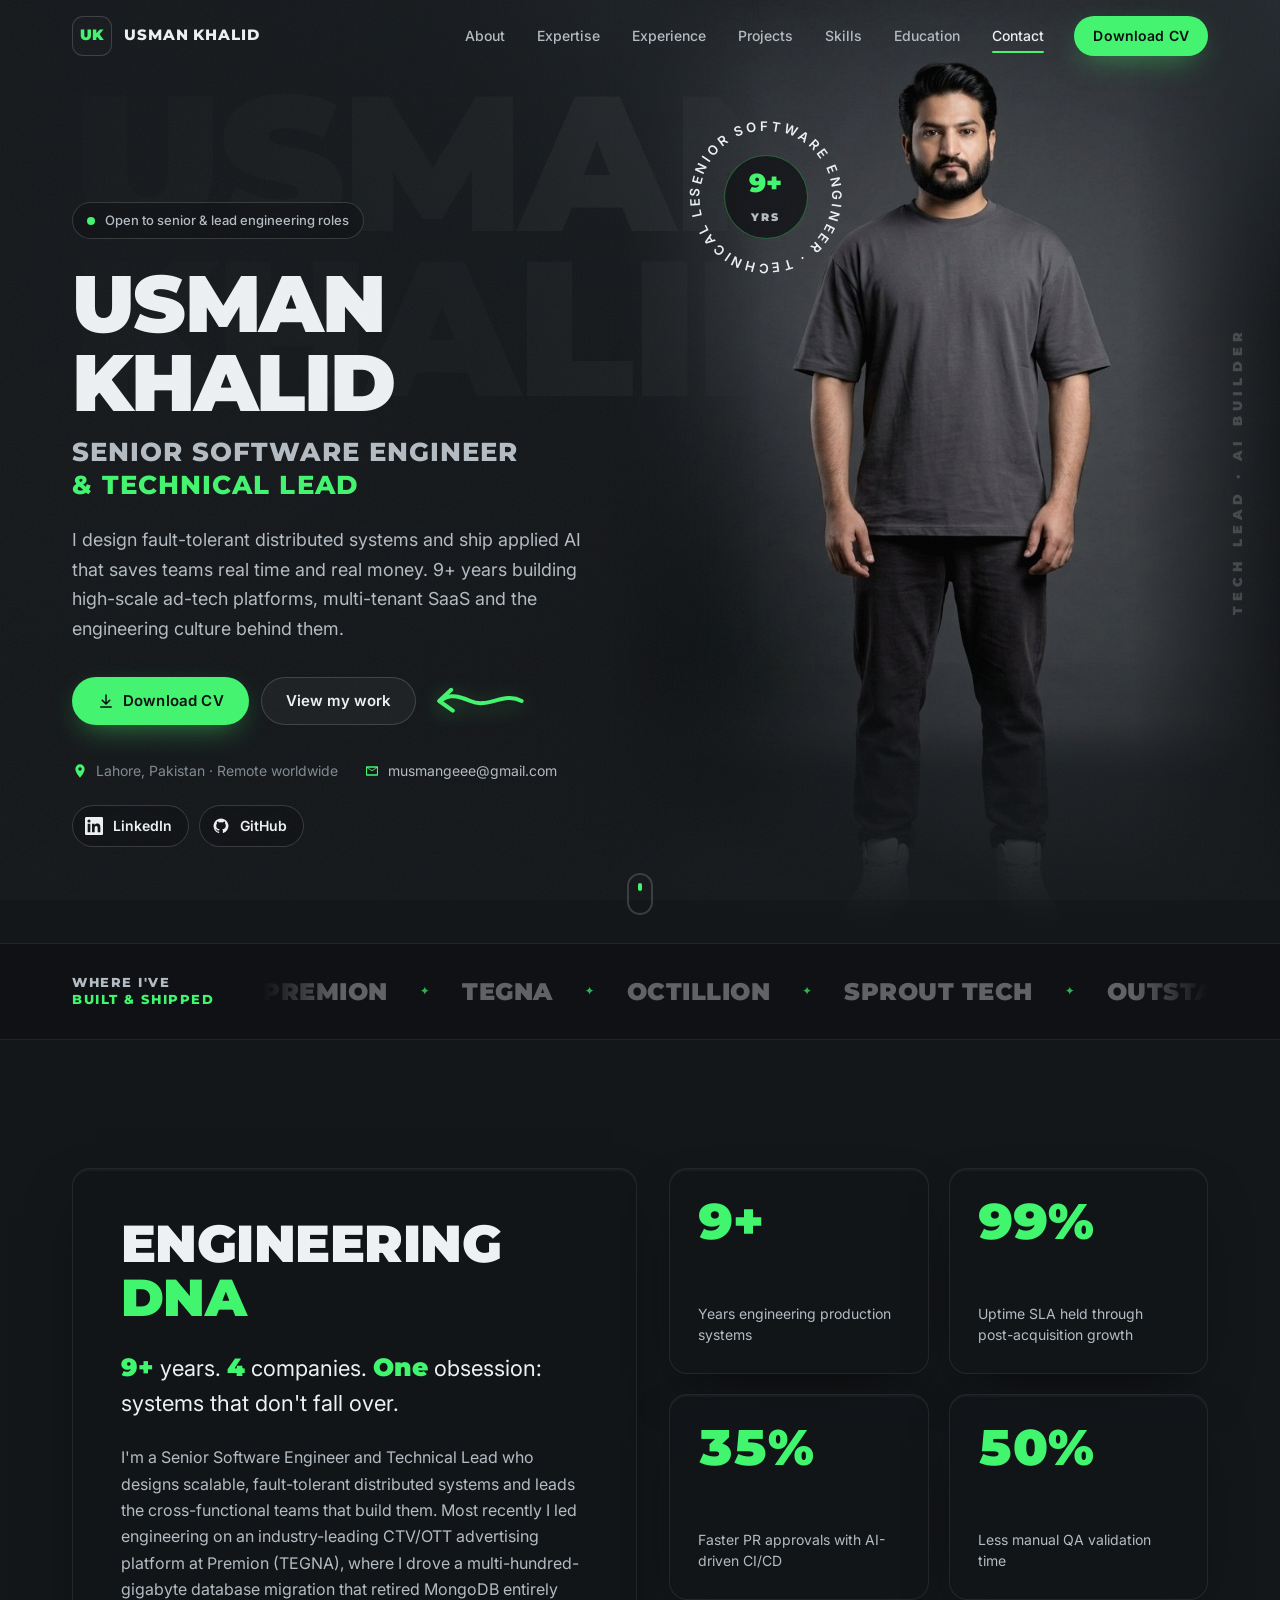
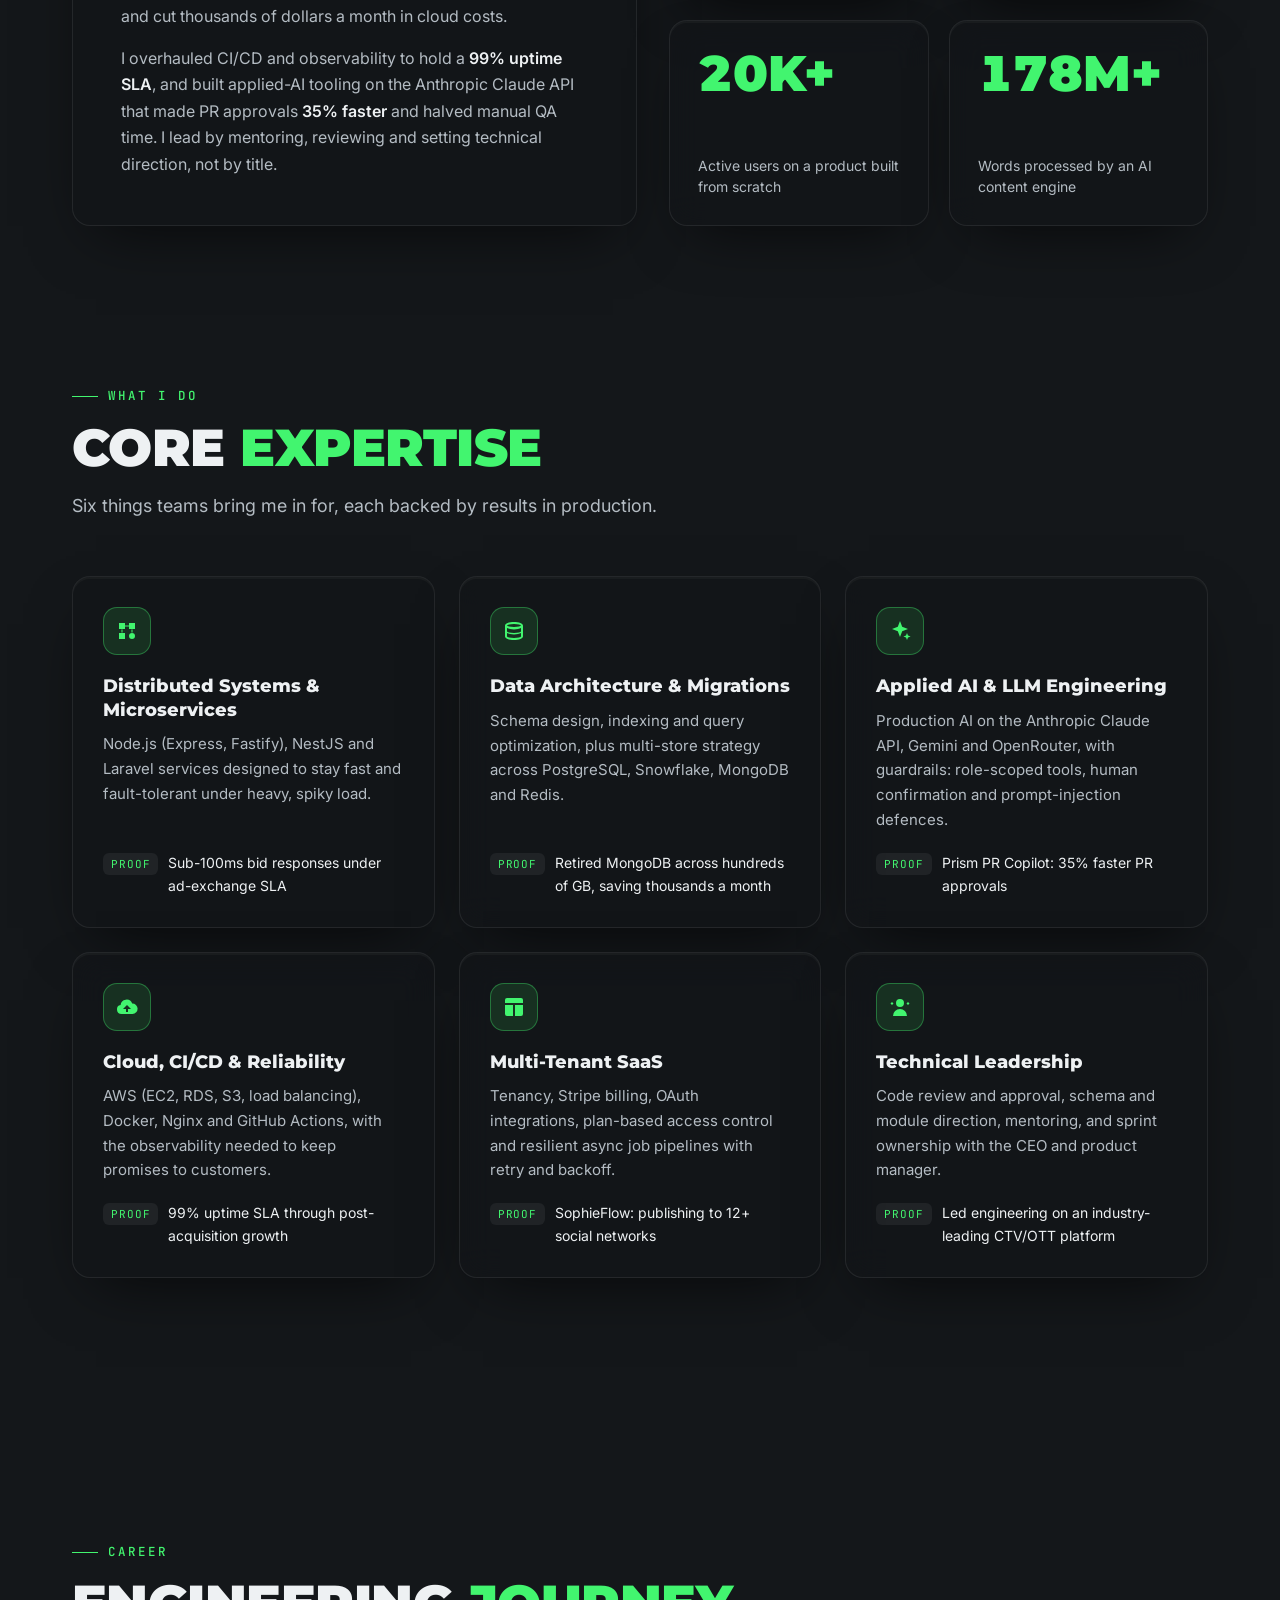
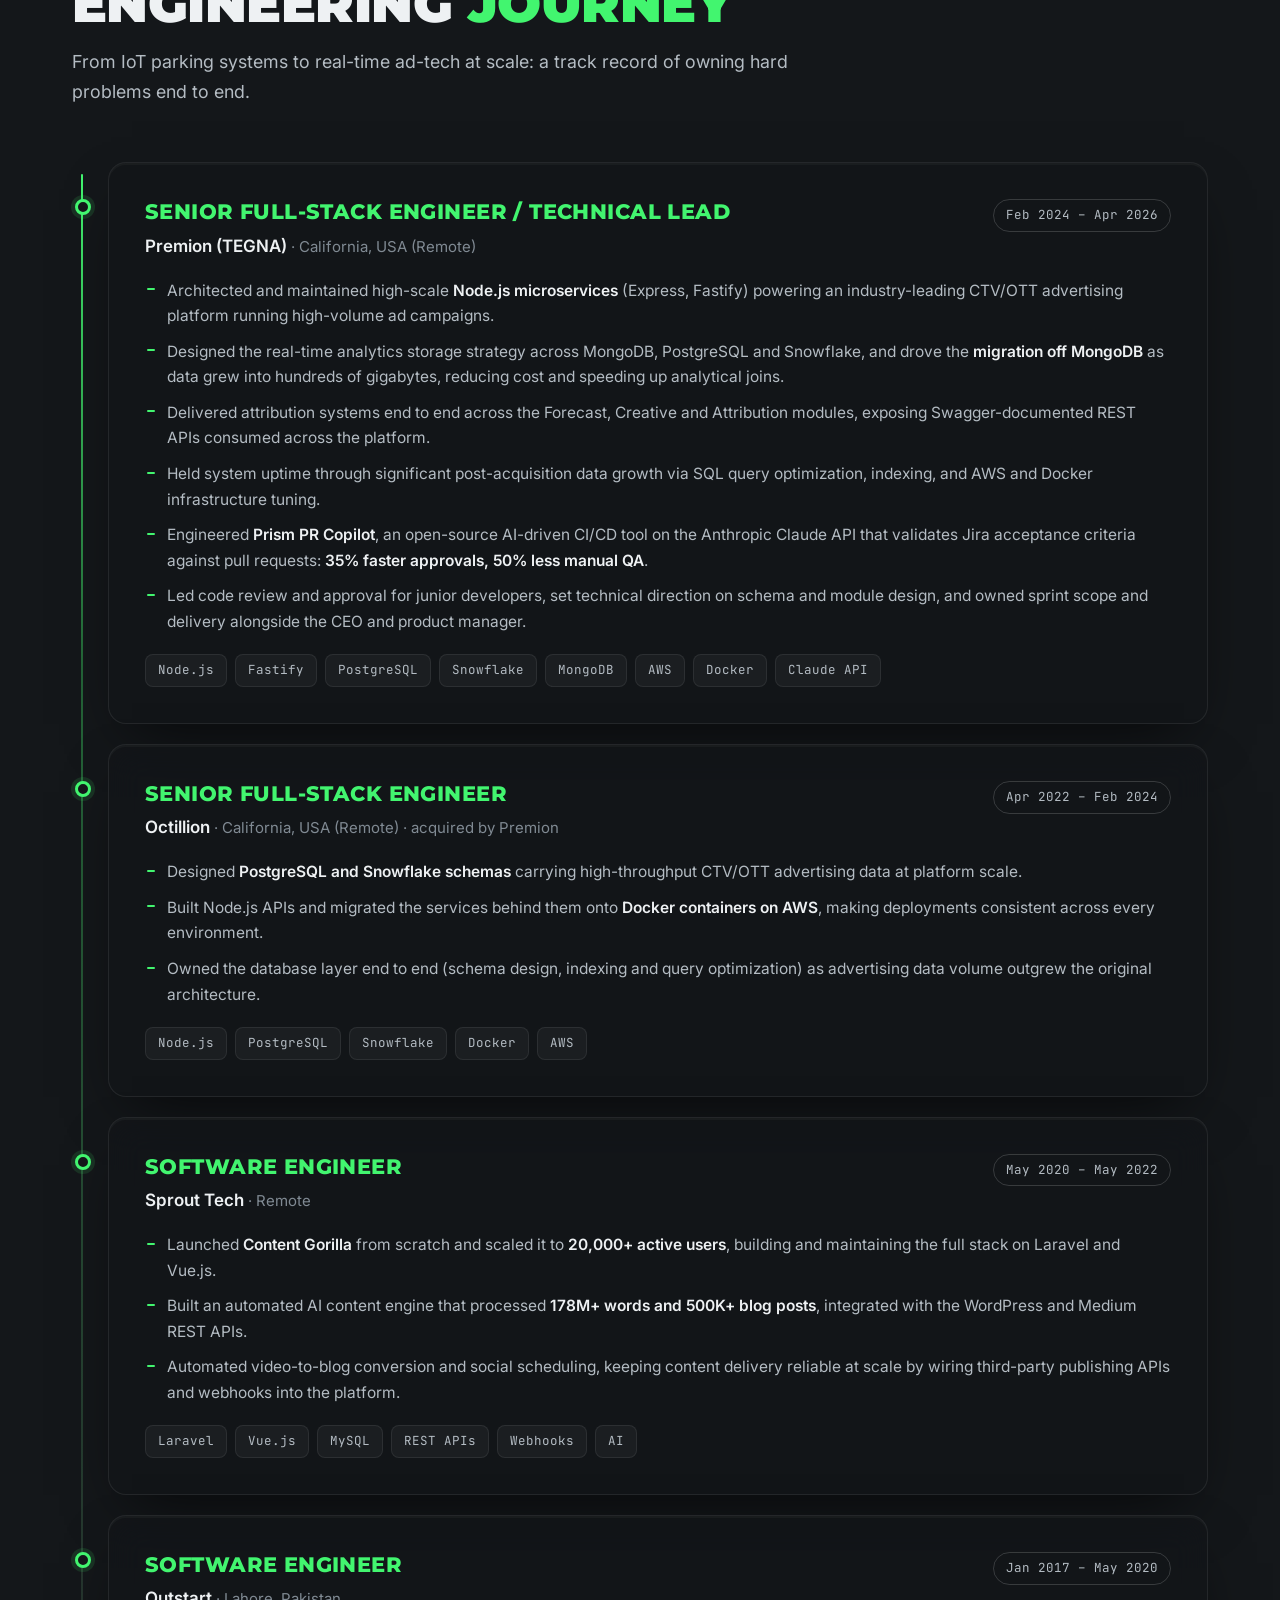
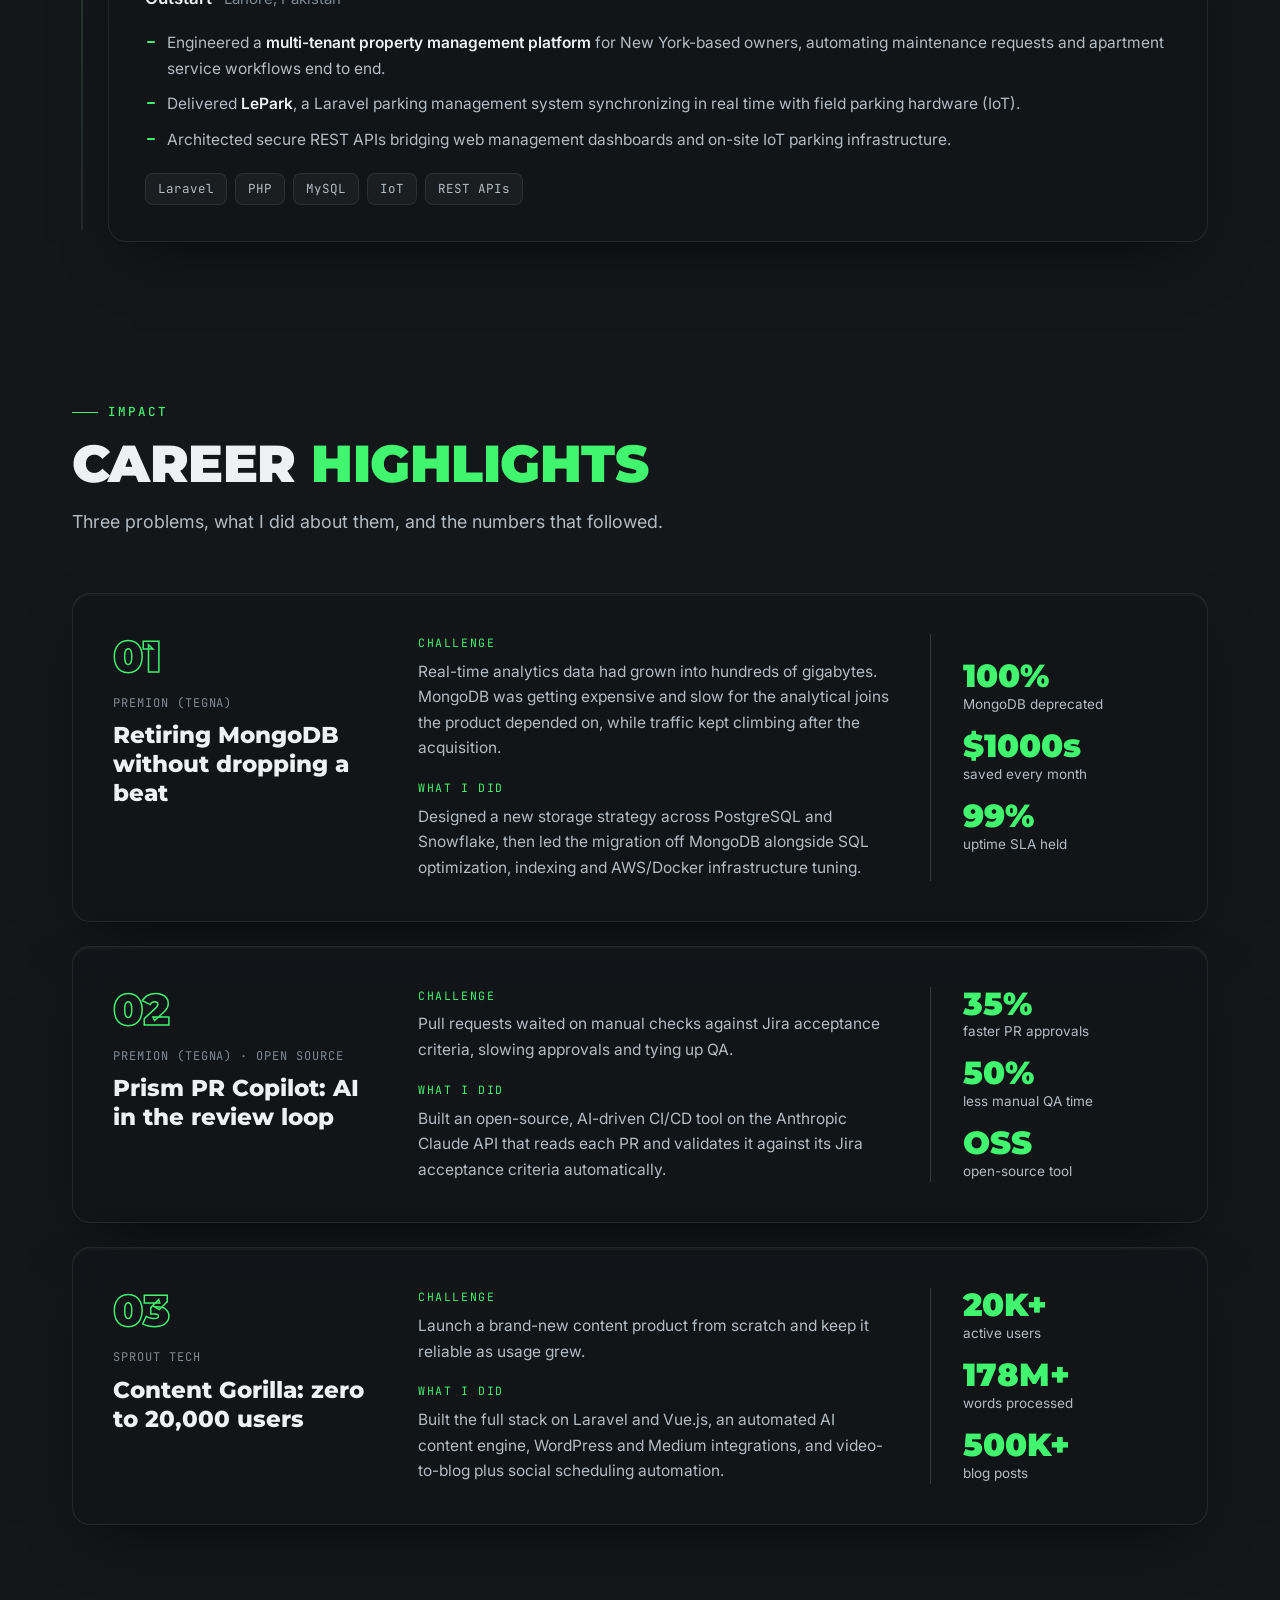
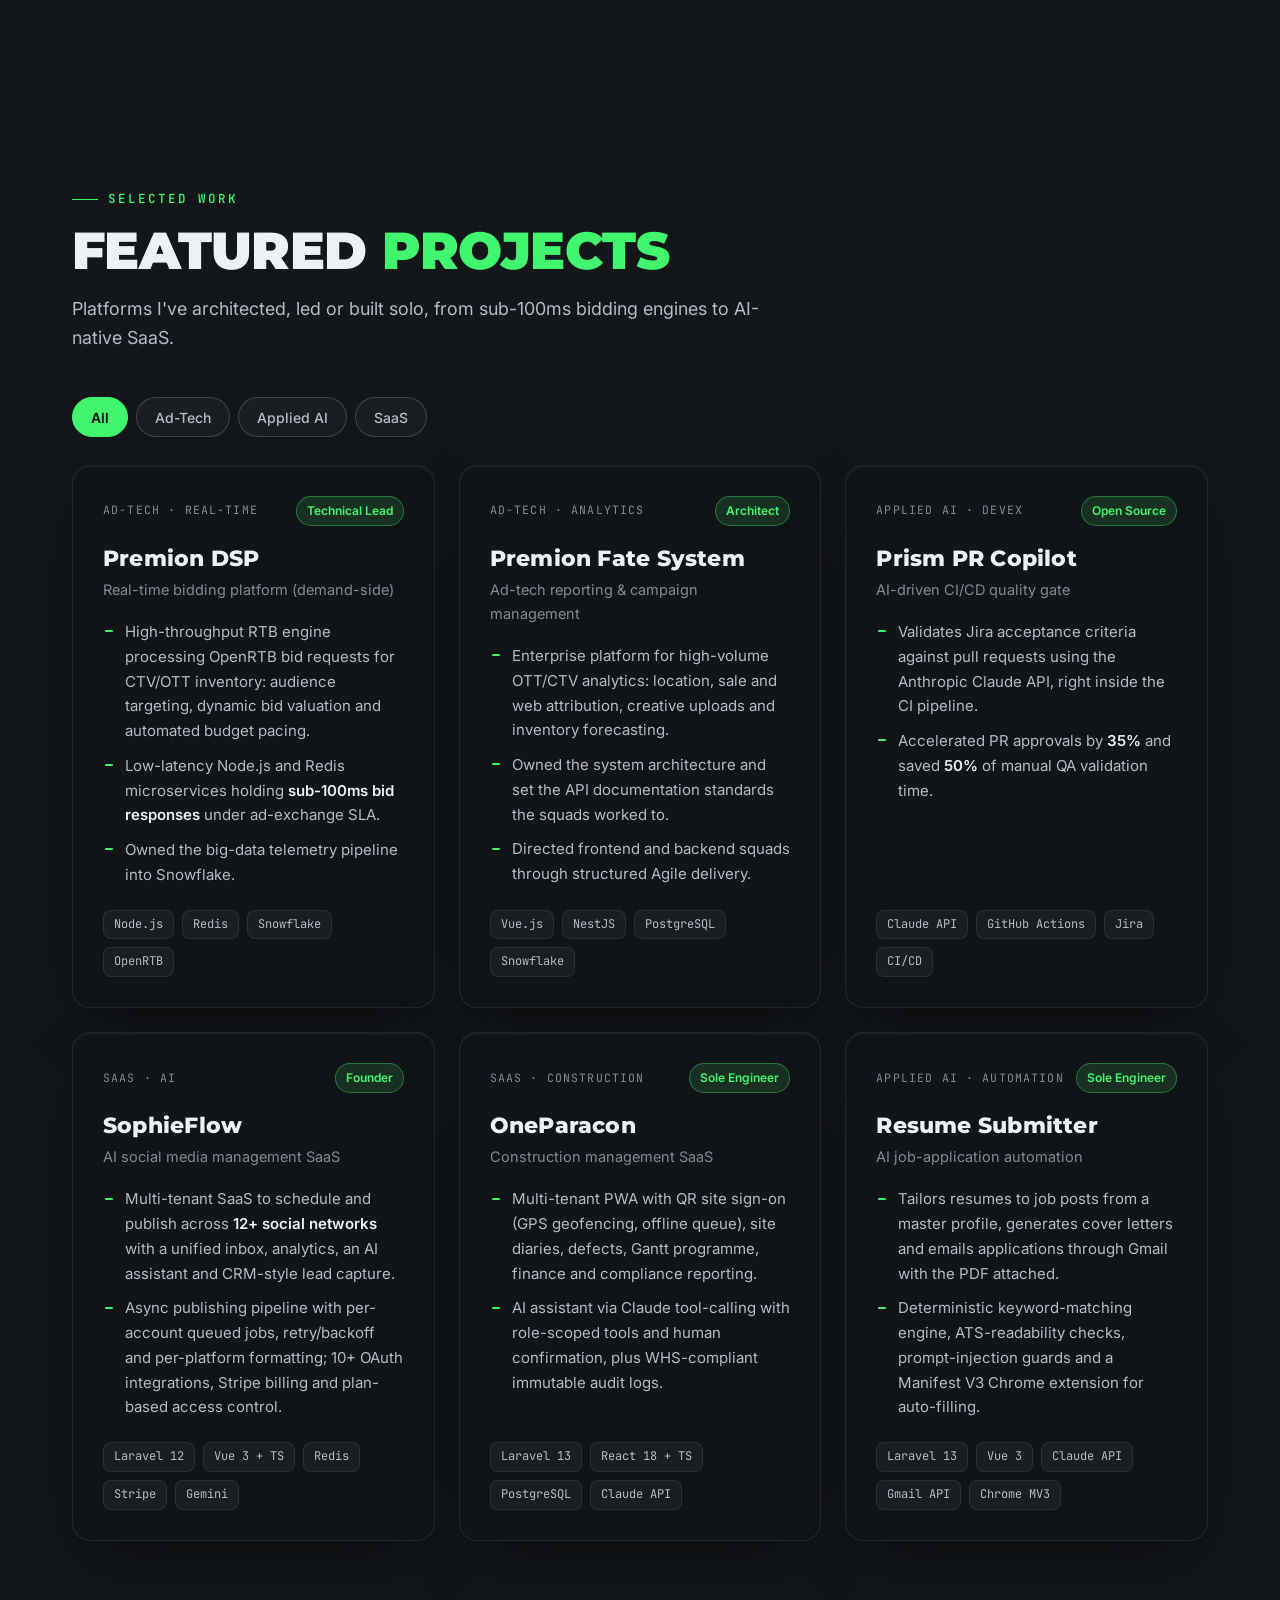
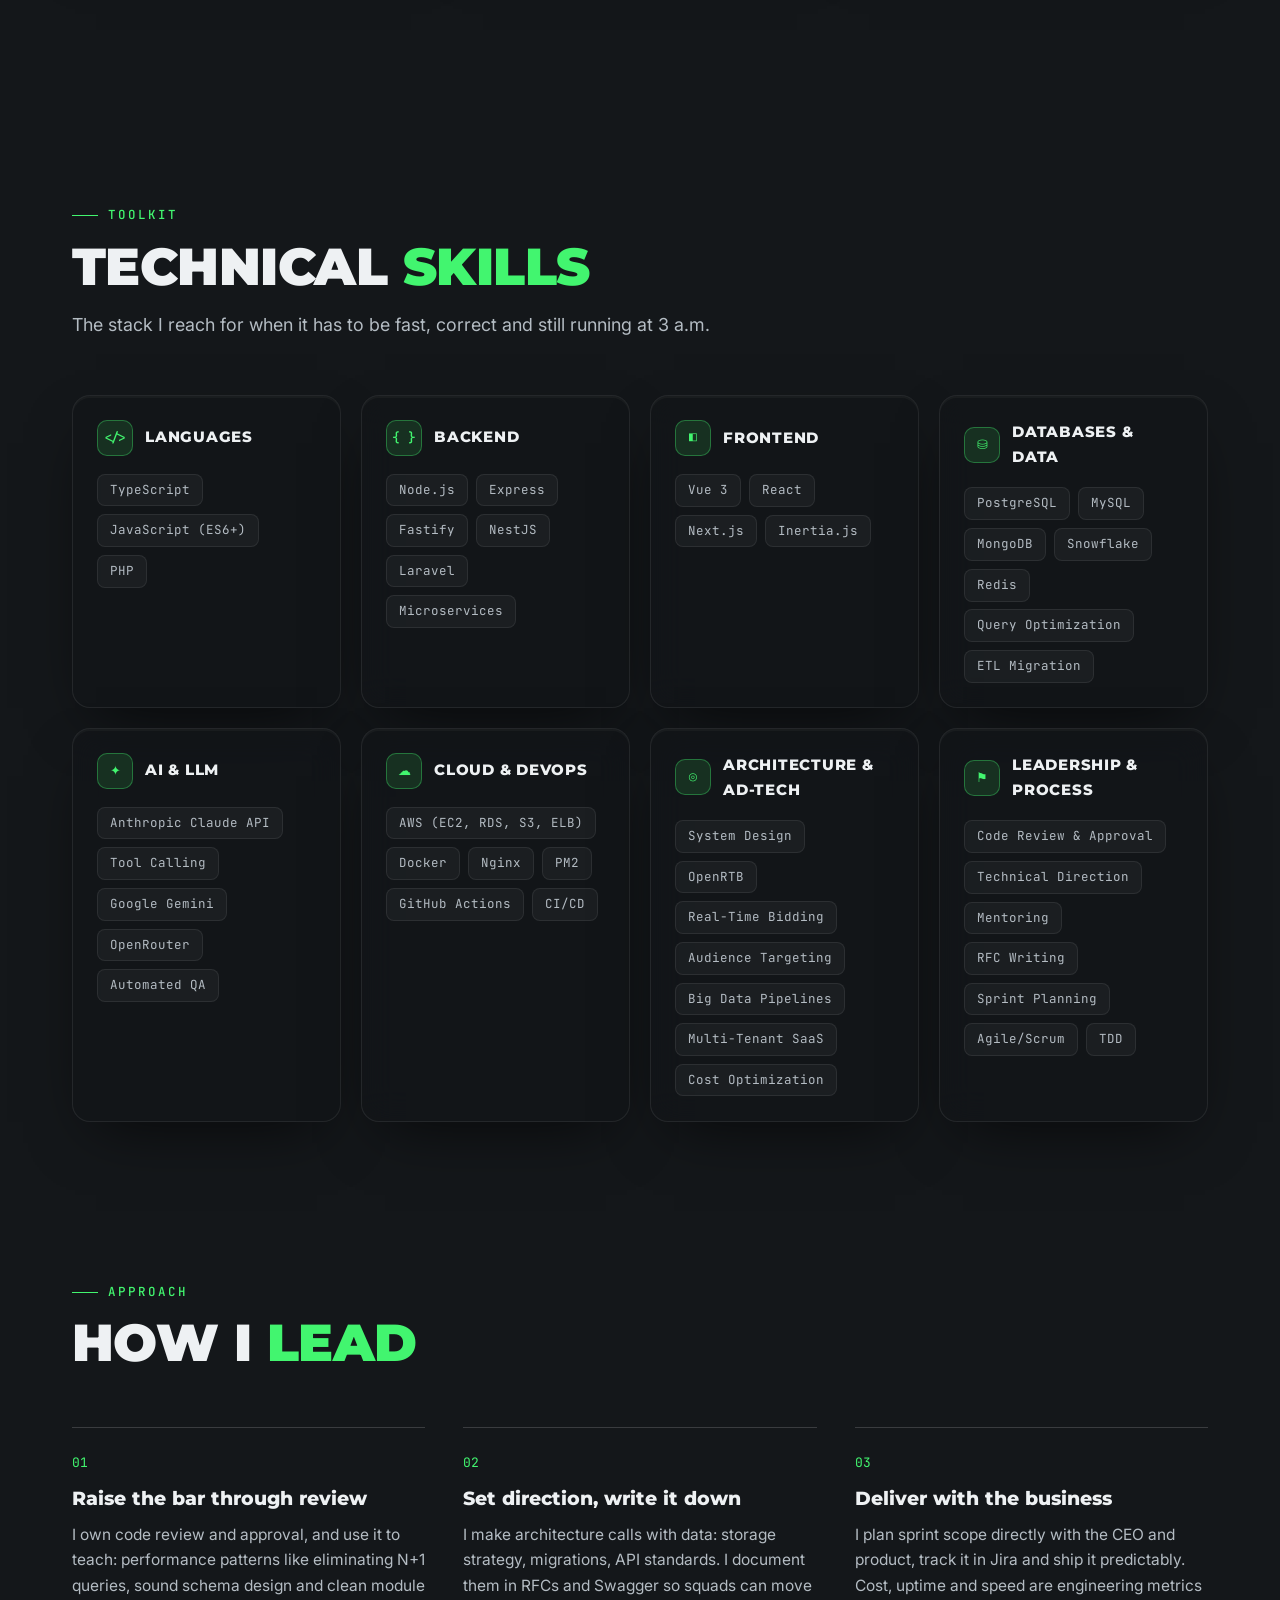
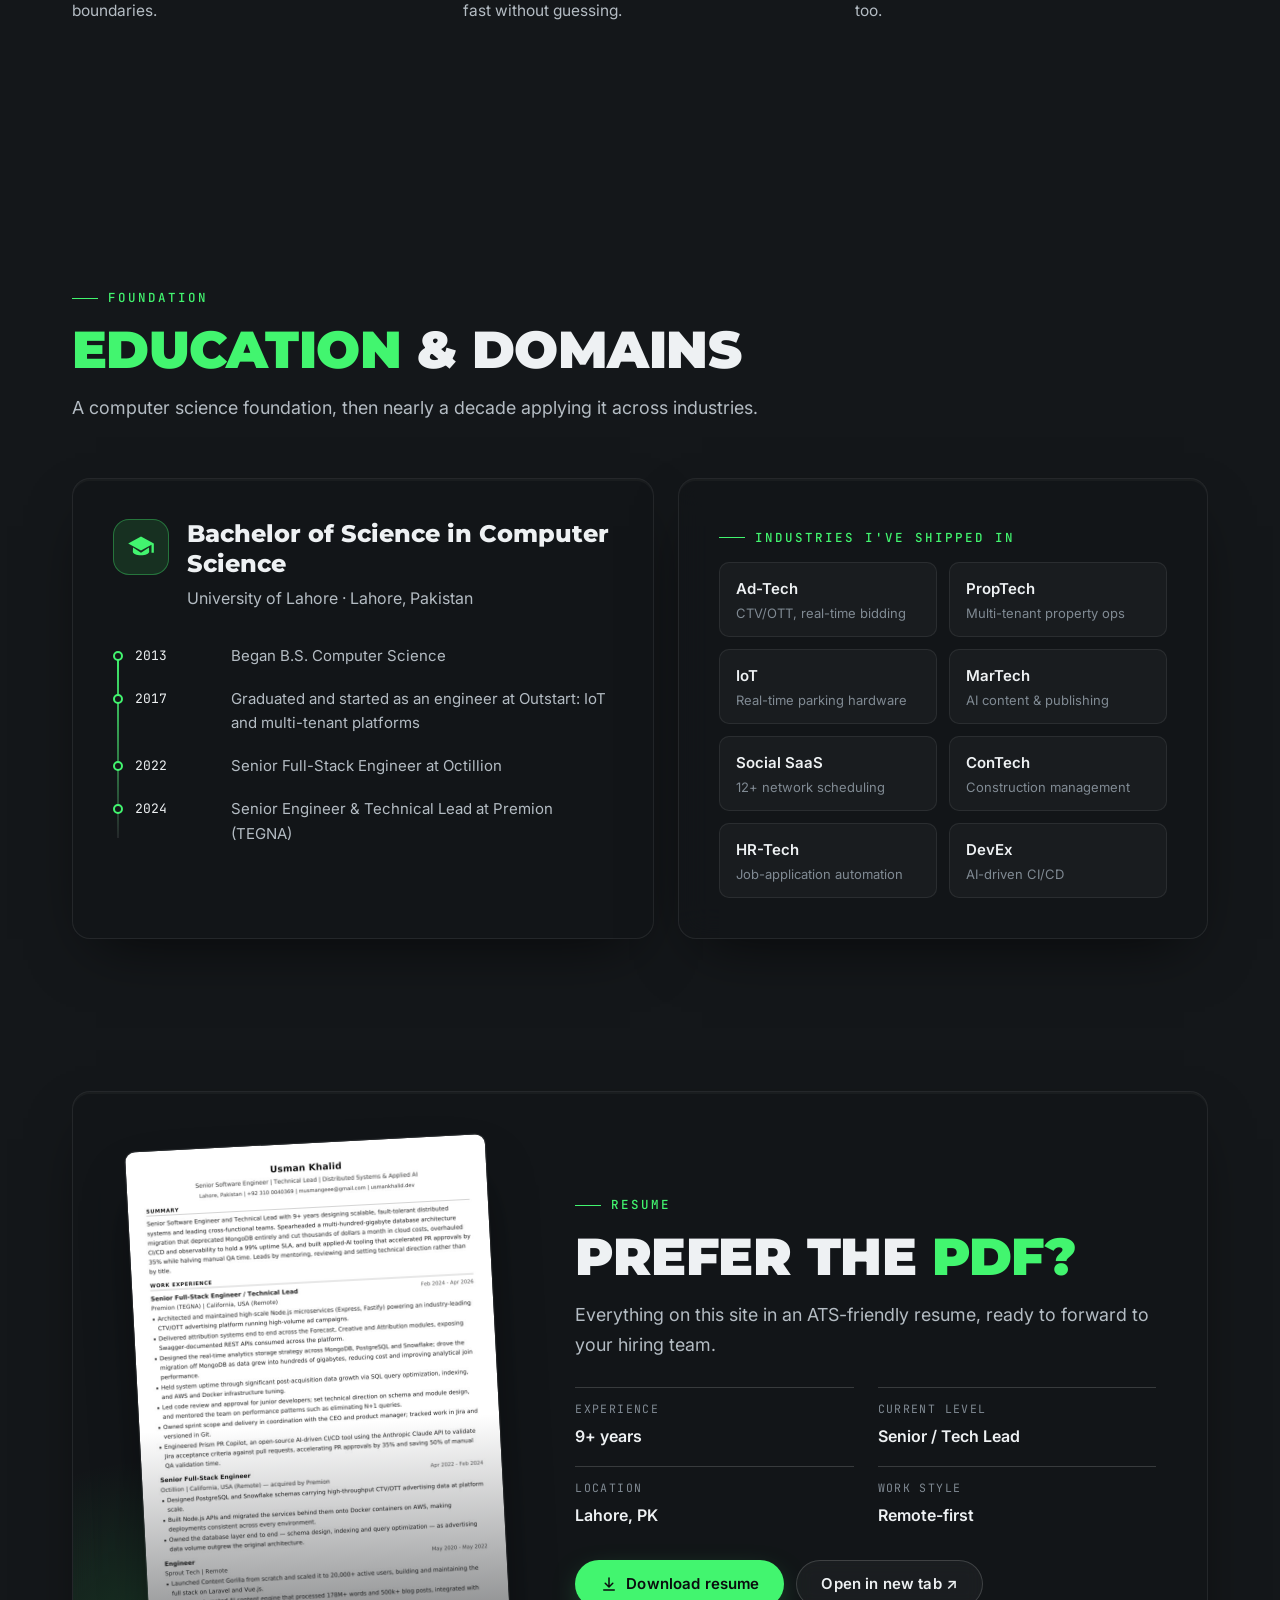
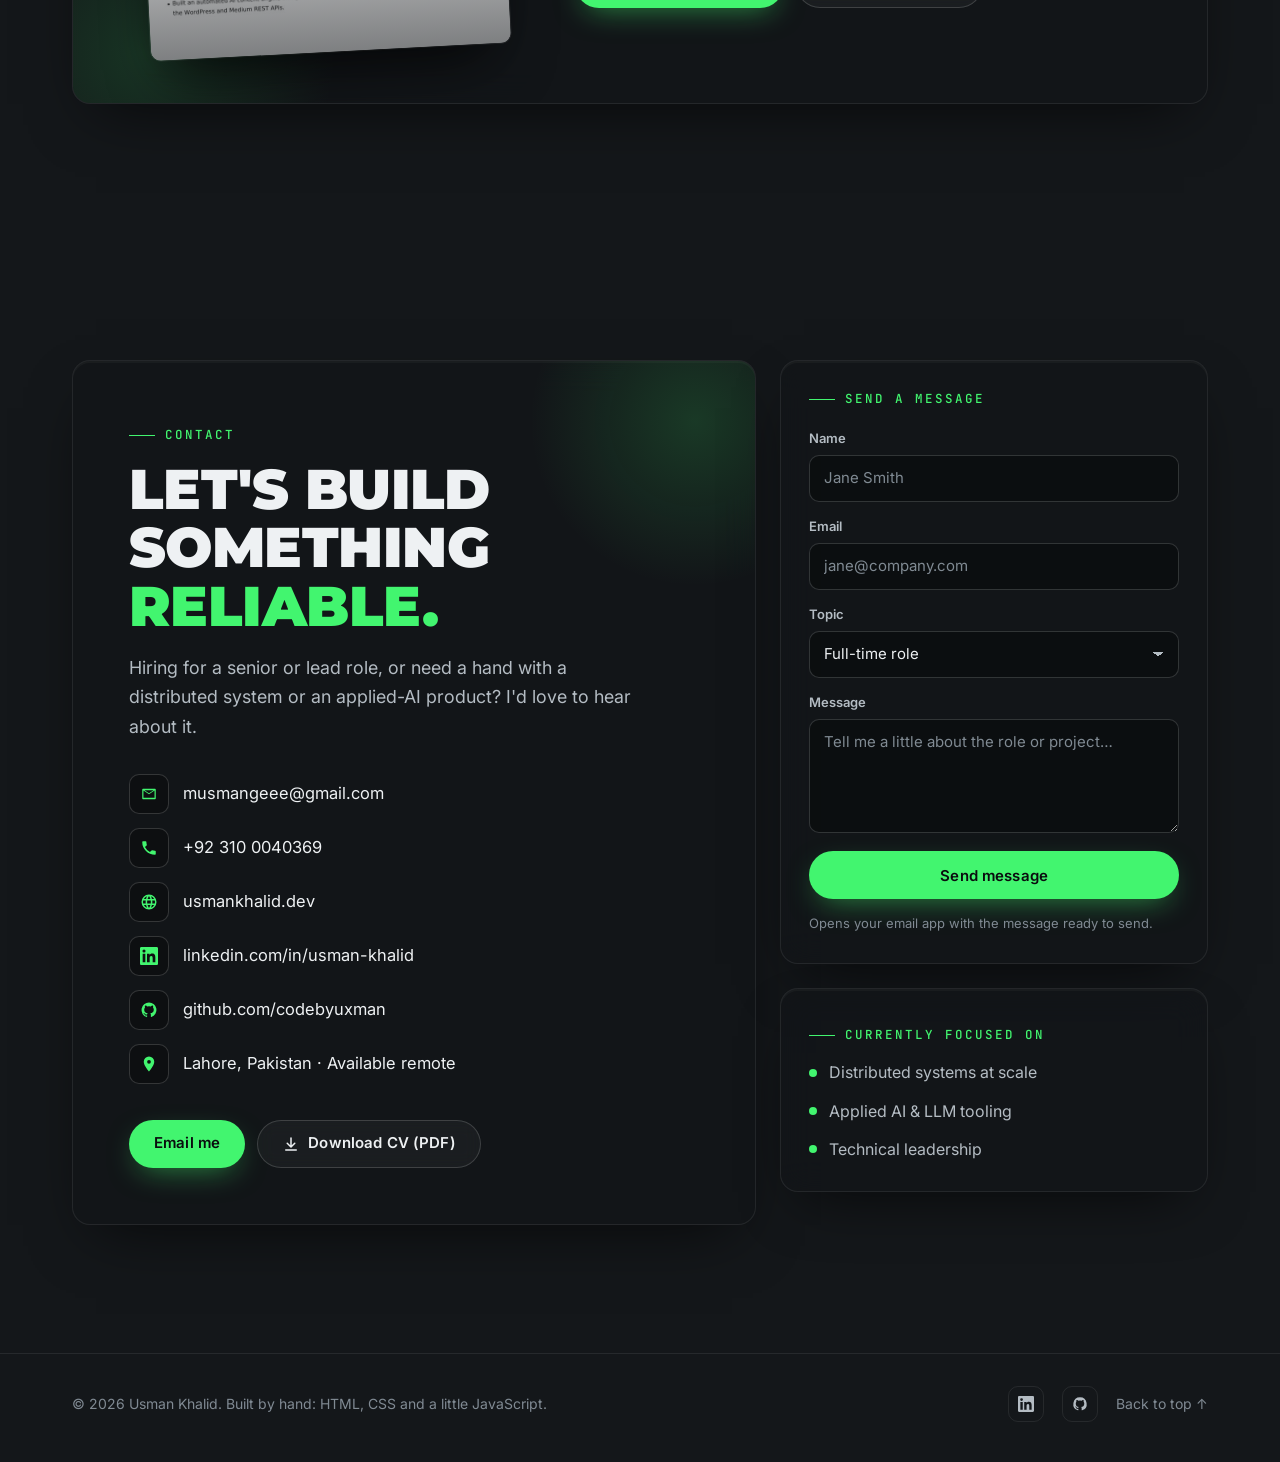
==== commit 3bf6bbf0: "Add LinkedIn and GitHub links Show LinkedIn and GitHub in the hero, contact section and footer, and " ====
--- a/index.html
+++ b/index.html
@@ -34,6 +34,7 @@
     "email": "mailto:musmangeee@gmail.com",
     "telephone": "+923100040369",
     "address": { "@type": "PostalAddress", "addressLocality": "Lahore", "addressCountry": "PK" },
+    "sameAs": ["https://www.linkedin.com/in/usman-khalid-1a577184/", "https://github.com/codebyuxman"],
     "alumniOf": { "@type": "CollegeOrUniversity", "name": "University of Lahore" },
     "knowsAbout": ["Distributed Systems", "Node.js", "Laravel", "PostgreSQL", "Snowflake", "AWS", "Real-Time Bidding", "Applied AI", "Anthropic Claude API"]
   }
@@ -117,6 +118,11 @@
               <a href="mailto:musmangeee@gmail.com">musmangeee@gmail.com</a>
             </li>
           </ul>
+
+          <div class="social reveal" aria-label="Find me online">
+            <a href="https://www.linkedin.com/in/usman-khalid-1a577184/" class="social__link" target="_blank" rel="noopener me"><svg viewBox="0 0 24 24" aria-hidden="true"><path d="M20.45 20.45h-3.56v-5.57c0-1.33-.02-3.04-1.85-3.04-1.85 0-2.14 1.45-2.14 2.94v5.67H9.34V9h3.42v1.56h.05c.48-.9 1.64-1.85 3.37-1.85 3.6 0 4.27 2.37 4.27 5.46v6.28ZM5.34 7.43a2.06 2.06 0 1 1 0-4.13 2.06 2.06 0 0 1 0 4.13ZM7.12 20.45H3.56V9h3.56v11.45ZM22.22 0H1.77C.79 0 0 .77 0 1.73v20.54C0 23.23.79 24 1.77 24h20.45c.98 0 1.78-.77 1.78-1.73V1.73C24 .77 23.2 0 22.22 0Z"/></svg><span>LinkedIn</span></a>
+            <a href="https://github.com/codebyuxman" class="social__link" target="_blank" rel="noopener me"><svg viewBox="0 0 24 24" aria-hidden="true"><path d="M12 2a10 10 0 0 0-3.16 19.49c.5.09.68-.22.68-.48v-1.7c-2.78.6-3.37-1.34-3.37-1.34-.45-1.16-1.11-1.47-1.11-1.47-.91-.62.07-.6.07-.6 1 .07 1.53 1.03 1.53 1.03.9 1.52 2.34 1.08 2.91.83.09-.65.35-1.09.63-1.34-2.22-.25-4.55-1.11-4.55-4.94 0-1.09.39-1.98 1.03-2.68-.1-.25-.45-1.27.1-2.64 0 0 .84-.27 2.75 1.02a9.58 9.58 0 0 1 5 0c1.91-1.29 2.75-1.02 2.75-1.02.55 1.37.2 2.39.1 2.64.64.7 1.03 1.59 1.03 2.68 0 3.84-2.34 4.68-4.57 4.93.36.31.68.92.68 1.85v2.74c0 .27.18.58.69.48A10 10 0 0 0 12 2Z"/></svg><span>GitHub</span></a>
+          </div>
         </div>
 
         <div class="badge" aria-hidden="true">
@@ -666,6 +672,14 @@
               <a href="https://usmankhalid.dev" target="_blank" rel="noopener">usmankhalid.dev</a>
             </li>
             <li>
+              <span class="contact__icon"><svg viewBox="0 0 24 24" aria-hidden="true"><path d="M20.45 20.45h-3.56v-5.57c0-1.33-.02-3.04-1.85-3.04-1.85 0-2.14 1.45-2.14 2.94v5.67H9.34V9h3.42v1.56h.05c.48-.9 1.64-1.85 3.37-1.85 3.6 0 4.27 2.37 4.27 5.46v6.28ZM5.34 7.43a2.06 2.06 0 1 1 0-4.13 2.06 2.06 0 0 1 0 4.13ZM7.12 20.45H3.56V9h3.56v11.45ZM22.22 0H1.77C.79 0 0 .77 0 1.73v20.54C0 23.23.79 24 1.77 24h20.45c.98 0 1.78-.77 1.78-1.73V1.73C24 .77 23.2 0 22.22 0Z"/></svg></span>
+              <a href="https://www.linkedin.com/in/usman-khalid-1a577184/" target="_blank" rel="noopener me">linkedin.com/in/usman-khalid</a>
+            </li>
+            <li>
+              <span class="contact__icon"><svg viewBox="0 0 24 24" aria-hidden="true"><path d="M12 2a10 10 0 0 0-3.16 19.49c.5.09.68-.22.68-.48v-1.7c-2.78.6-3.37-1.34-3.37-1.34-.45-1.16-1.11-1.47-1.11-1.47-.91-.62.07-.6.07-.6 1 .07 1.53 1.03 1.53 1.03.9 1.52 2.34 1.08 2.91.83.09-.65.35-1.09.63-1.34-2.22-.25-4.55-1.11-4.55-4.94 0-1.09.39-1.98 1.03-2.68-.1-.25-.45-1.27.1-2.64 0 0 .84-.27 2.75 1.02a9.58 9.58 0 0 1 5 0c1.91-1.29 2.75-1.02 2.75-1.02.55 1.37.2 2.39.1 2.64.64.7 1.03 1.59 1.03 2.68 0 3.84-2.34 4.68-4.57 4.93.36.31.68.92.68 1.85v2.74c0 .27.18.58.69.48A10 10 0 0 0 12 2Z"/></svg></span>
+              <a href="https://github.com/codebyuxman" target="_blank" rel="noopener me">github.com/codebyuxman</a>
+            </li>
+            <li>
               <span class="contact__icon"><svg viewBox="0 0 24 24" aria-hidden="true"><path d="M12 2a7 7 0 0 0-7 7c0 5.2 7 13 7 13s7-7.8 7-13a7 7 0 0 0-7-7Zm0 9.5A2.5 2.5 0 1 1 12 6.5a2.5 2.5 0 0 1 0 5Z"/></svg></span>
               <span>Lahore, Pakistan · Available remote</span>
             </li>
@@ -720,7 +734,11 @@
   <footer class="footer">
     <div class="container footer__inner">
       <p>© <span id="year">2026</span> Usman Khalid. Built by hand: HTML, CSS and a little JavaScript.</p>
-      <a href="#top" class="footer__top">Back to top ↑</a>
+      <div class="footer__links">
+        <a href="https://www.linkedin.com/in/usman-khalid-1a577184/" target="_blank" rel="noopener me" aria-label="LinkedIn"><svg viewBox="0 0 24 24" aria-hidden="true"><path d="M20.45 20.45h-3.56v-5.57c0-1.33-.02-3.04-1.85-3.04-1.85 0-2.14 1.45-2.14 2.94v5.67H9.34V9h3.42v1.56h.05c.48-.9 1.64-1.85 3.37-1.85 3.6 0 4.27 2.37 4.27 5.46v6.28ZM5.34 7.43a2.06 2.06 0 1 1 0-4.13 2.06 2.06 0 0 1 0 4.13ZM7.12 20.45H3.56V9h3.56v11.45ZM22.22 0H1.77C.79 0 0 .77 0 1.73v20.54C0 23.23.79 24 1.77 24h20.45c.98 0 1.78-.77 1.78-1.73V1.73C24 .77 23.2 0 22.22 0Z"/></svg></a>
+        <a href="https://github.com/codebyuxman" target="_blank" rel="noopener me" aria-label="GitHub"><svg viewBox="0 0 24 24" aria-hidden="true"><path d="M12 2a10 10 0 0 0-3.16 19.49c.5.09.68-.22.68-.48v-1.7c-2.78.6-3.37-1.34-3.37-1.34-.45-1.16-1.11-1.47-1.11-1.47-.91-.62.07-.6.07-.6 1 .07 1.53 1.03 1.53 1.03.9 1.52 2.34 1.08 2.91.83.09-.65.35-1.09.63-1.34-2.22-.25-4.55-1.11-4.55-4.94 0-1.09.39-1.98 1.03-2.68-.1-.25-.45-1.27.1-2.64 0 0 .84-.27 2.75 1.02a9.58 9.58 0 0 1 5 0c1.91-1.29 2.75-1.02 2.75-1.02.55 1.37.2 2.39.1 2.64.64.7 1.03 1.59 1.03 2.68 0 3.84-2.34 4.68-4.57 4.93.36.31.68.92.68 1.85v2.74c0 .27.18.58.69.48A10 10 0 0 0 12 2Z"/></svg></a>
+        <a href="#top" class="footer__top">Back to top ↑</a>
+      </div>
     </div>
   </footer>
 
--- a/assets/css/styles.css
+++ b/assets/css/styles.css
@@ -429,6 +429,26 @@
 .hero__meta svg { width: 16px; height: 16px; fill: var(--accent); flex: none; }
 .hero__meta a { color: var(--text-2); overflow-wrap: anywhere; }
 .hero__meta a:hover { color: var(--accent); }
+
+/* hero social links */
+.social { display: flex; flex-wrap: wrap; gap: 10px; margin-top: 22px; }
+.social__link {
+  display: inline-flex;
+  align-items: center;
+  gap: 10px;
+  min-height: 42px;
+  padding: 0 16px 0 12px;
+  border-radius: 999px;
+  border: 1px solid var(--border-strong);
+  background: rgba(14, 16, 19, 0.6);
+  backdrop-filter: blur(8px);
+  font-size: 14px;
+  font-weight: 600;
+  color: var(--text);
+  transition: border-color 0.2s, color 0.2s, transform 0.25s var(--ease);
+}
+.social__link svg { width: 18px; height: 18px; fill: currentColor; }
+.social__link:hover { border-color: var(--accent); color: var(--accent); transform: translateY(-2px); }
 
 /* rotating badge */
 .badge {
@@ -1258,6 +1278,11 @@
   color: var(--text-3);
 }
 .footer__top:hover { color: var(--accent); }
+.footer__links { display: flex; align-items: center; gap: 18px; }
+.footer__links a:not(.footer__top) { display: grid; place-items: center; width: 36px; height: 36px; border-radius: 10px; border: 1px solid var(--border); transition: border-color 0.2s; }
+.footer__links a:not(.footer__top):hover { border-color: var(--accent); }
+.footer__links svg { width: 16px; height: 16px; fill: var(--text-2); }
+.footer__links a:hover svg { fill: var(--accent); }
 
 /* ---------- Reveal ---------- */
 .js .reveal {
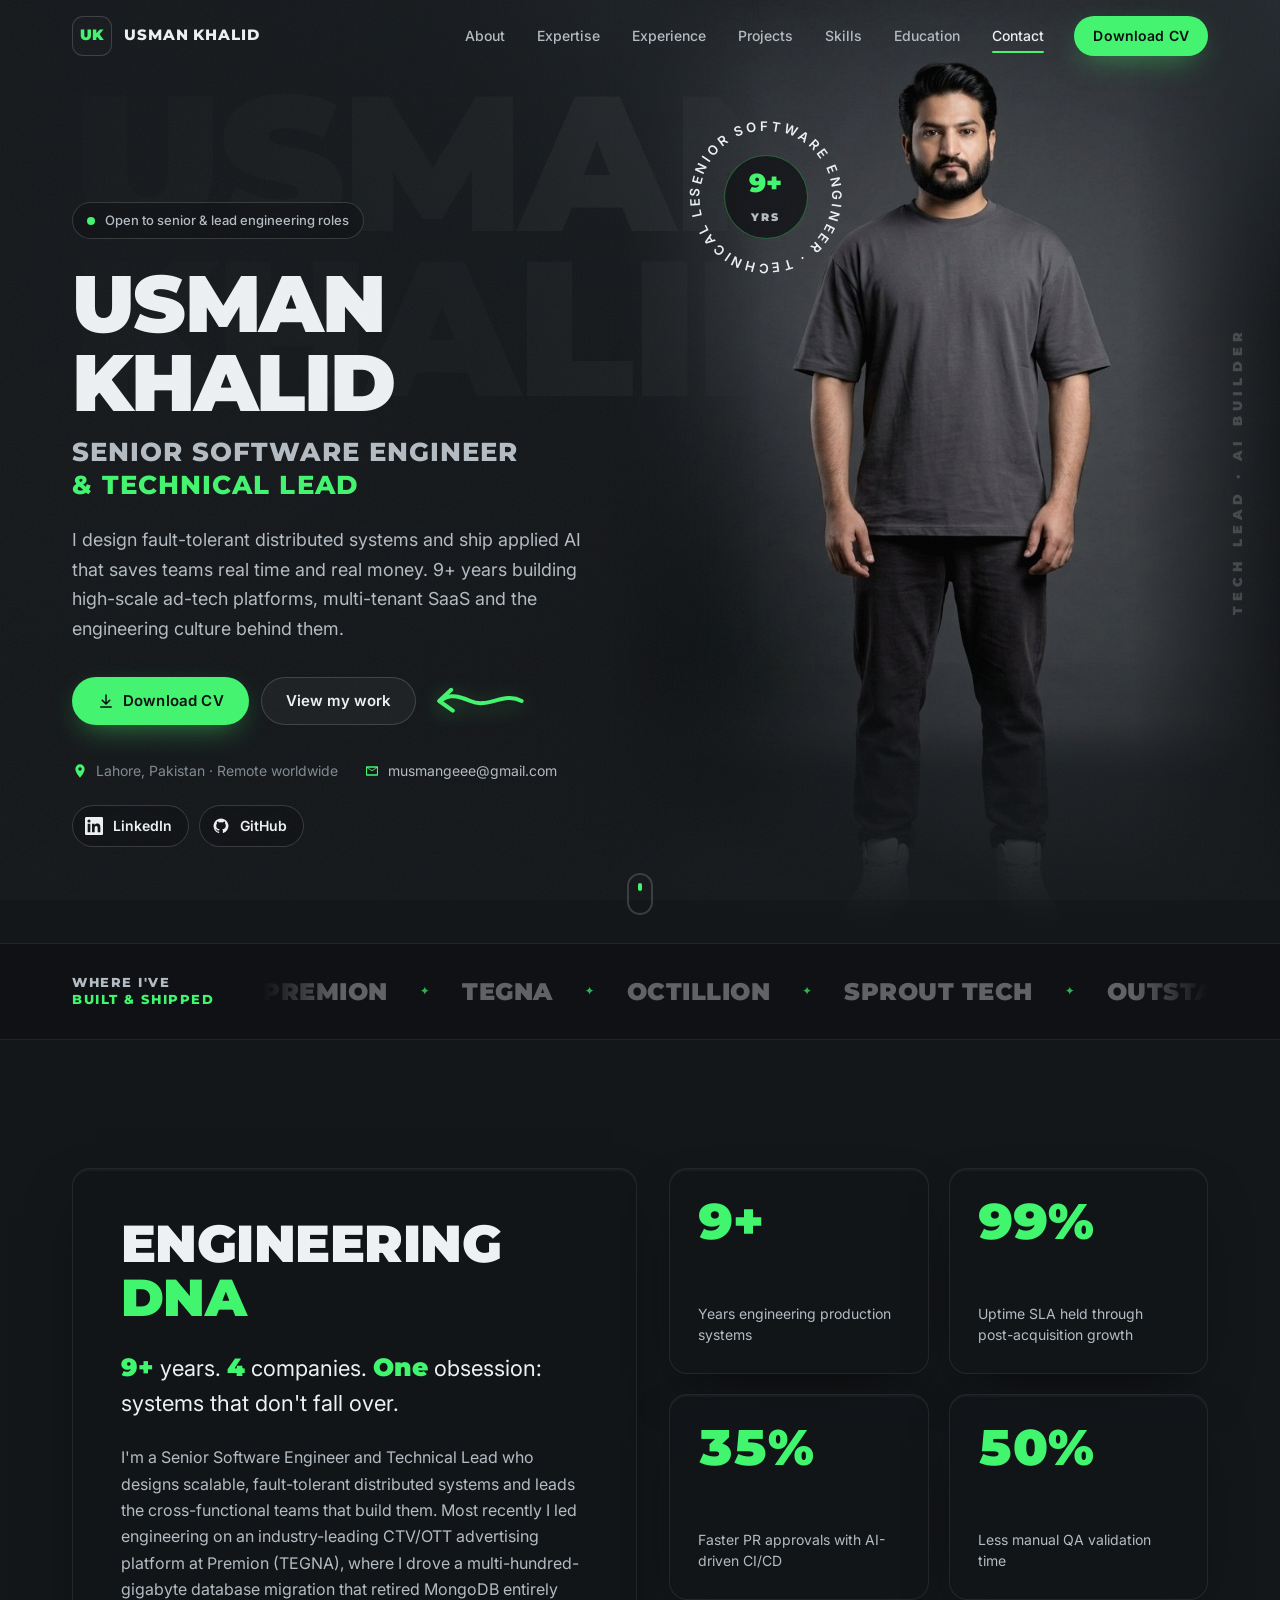
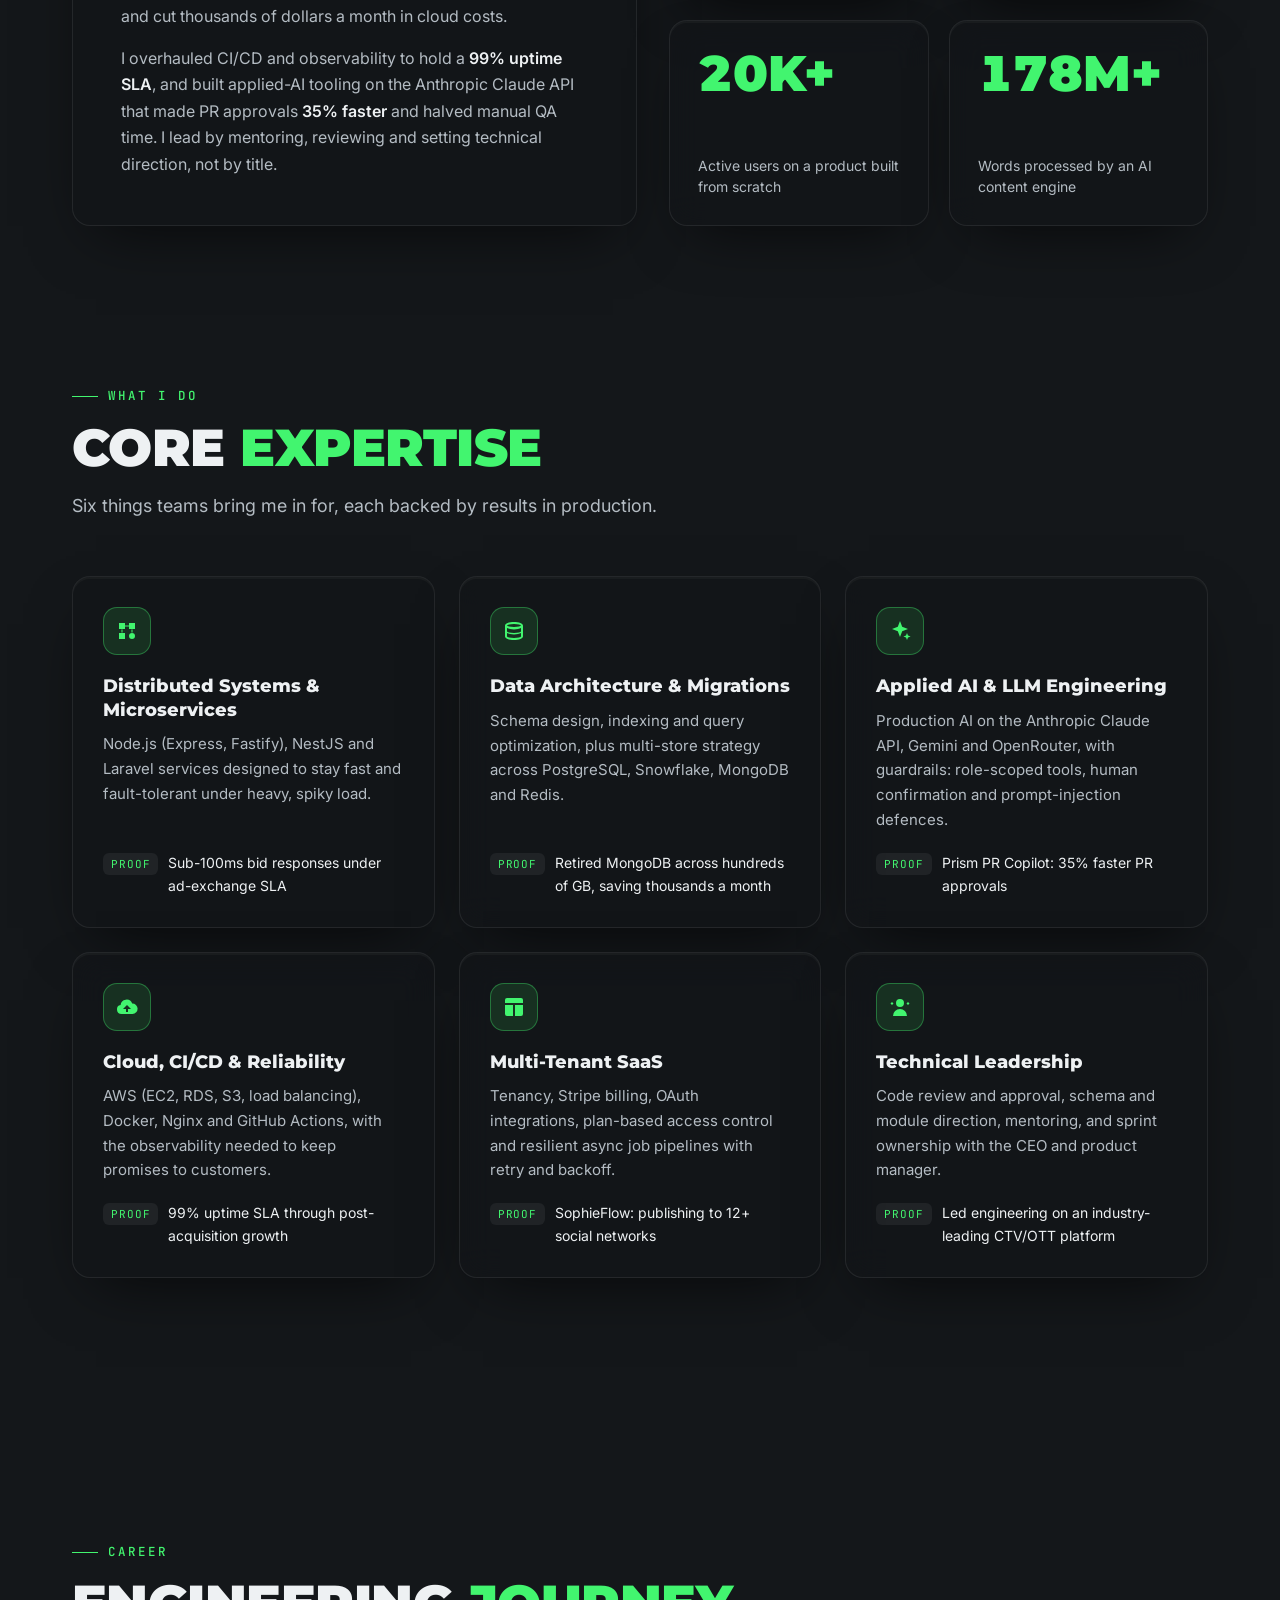
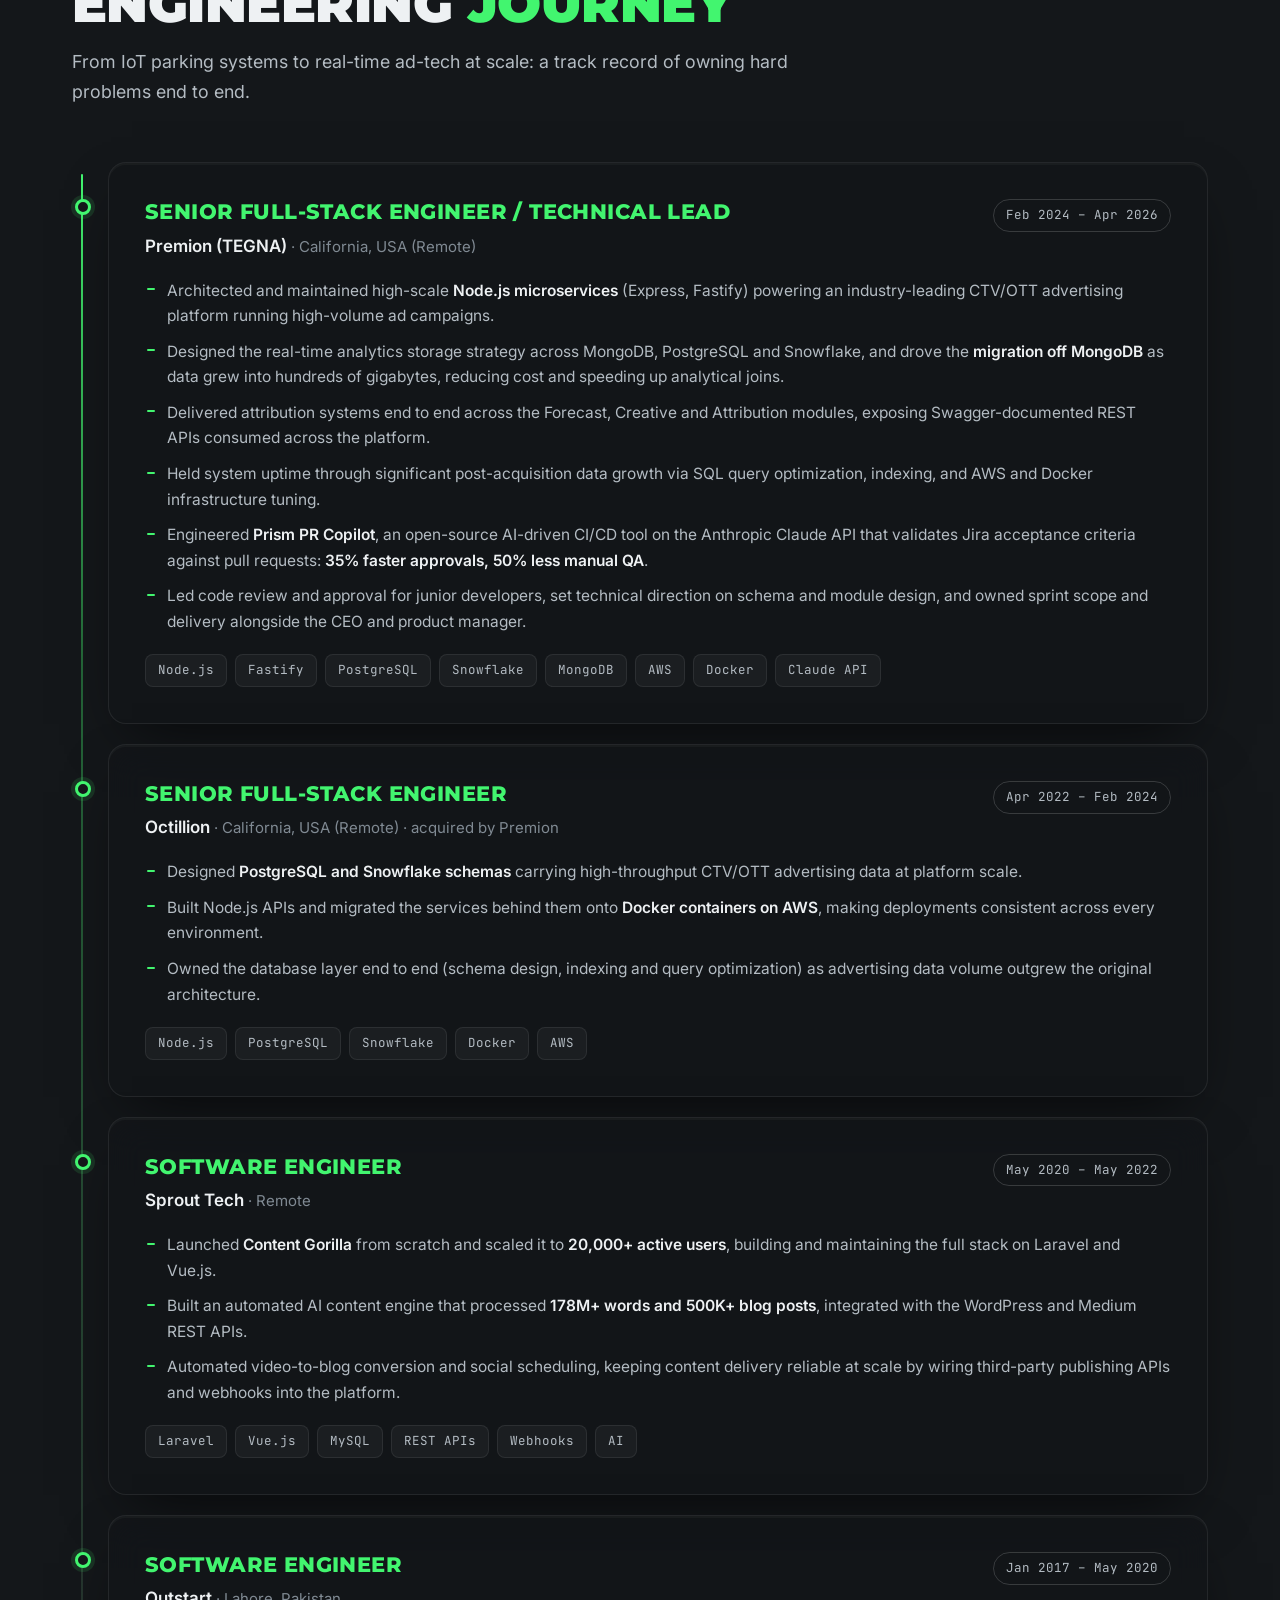
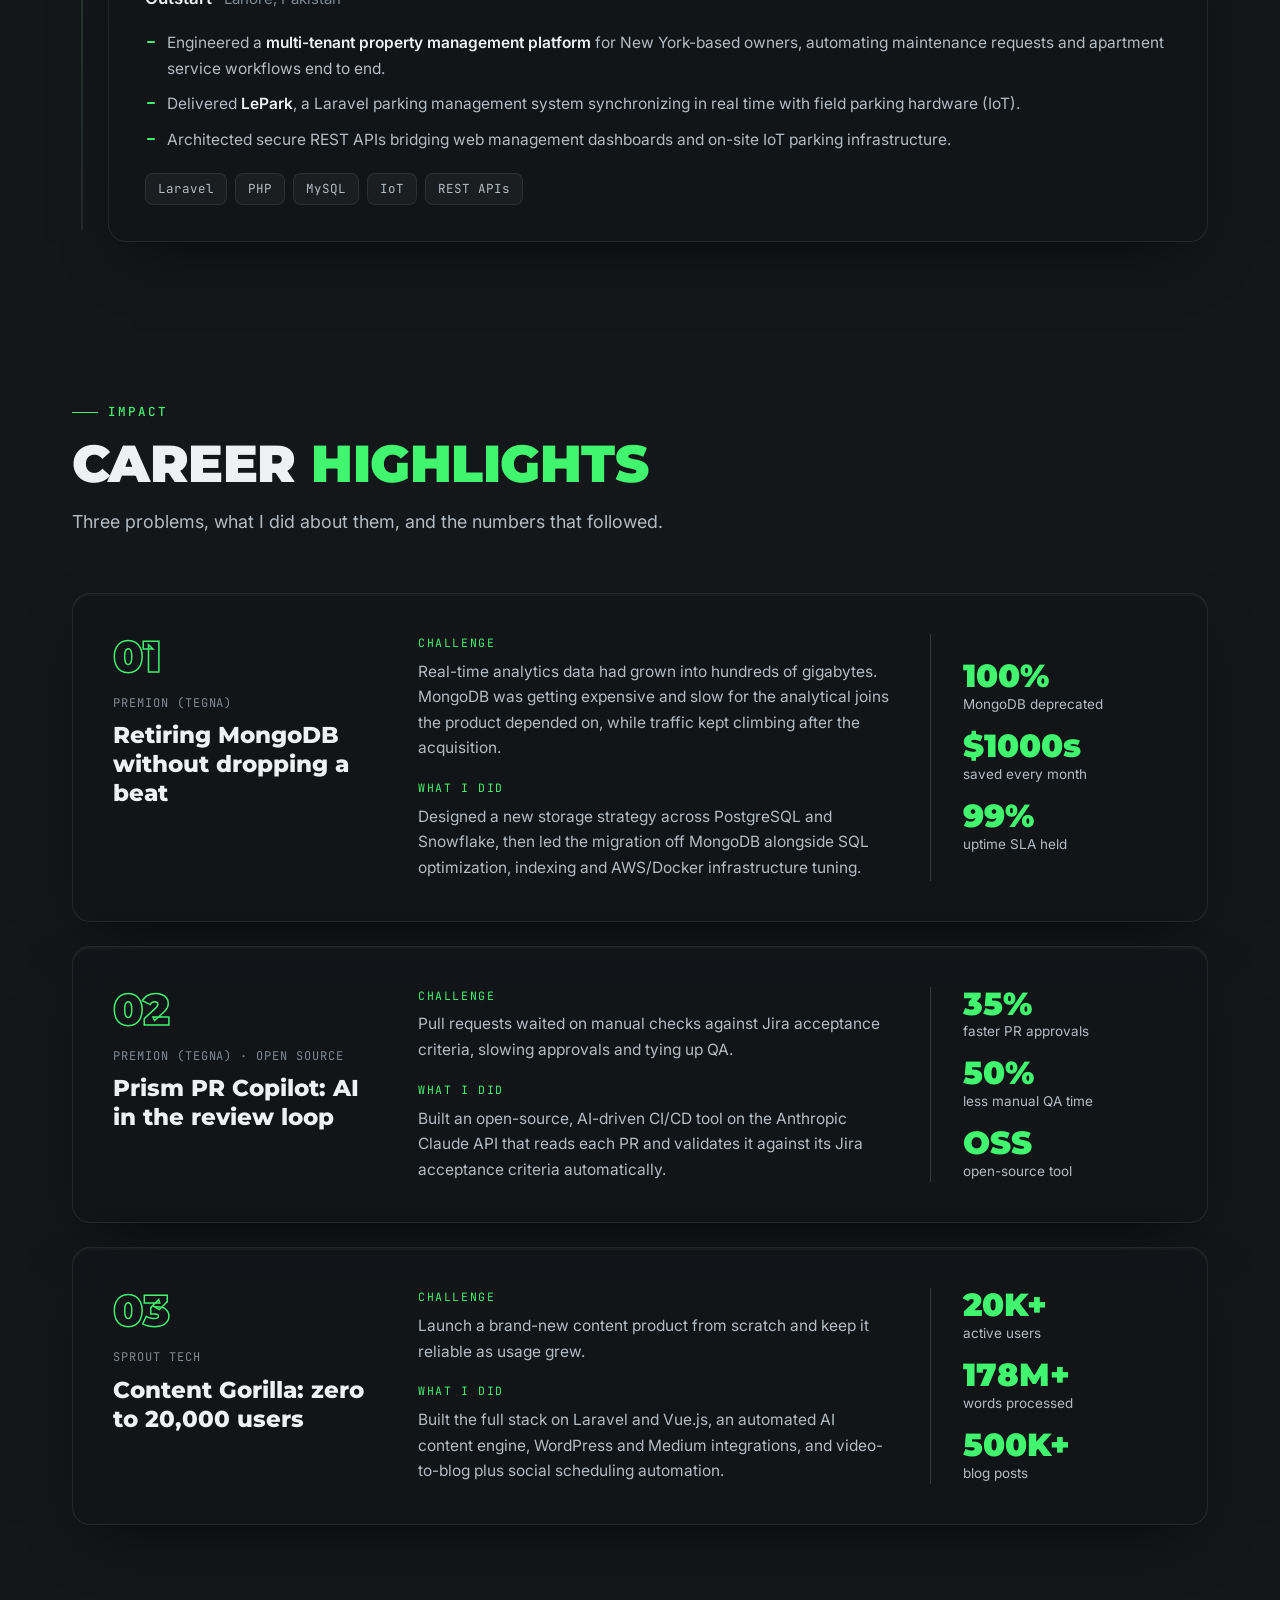
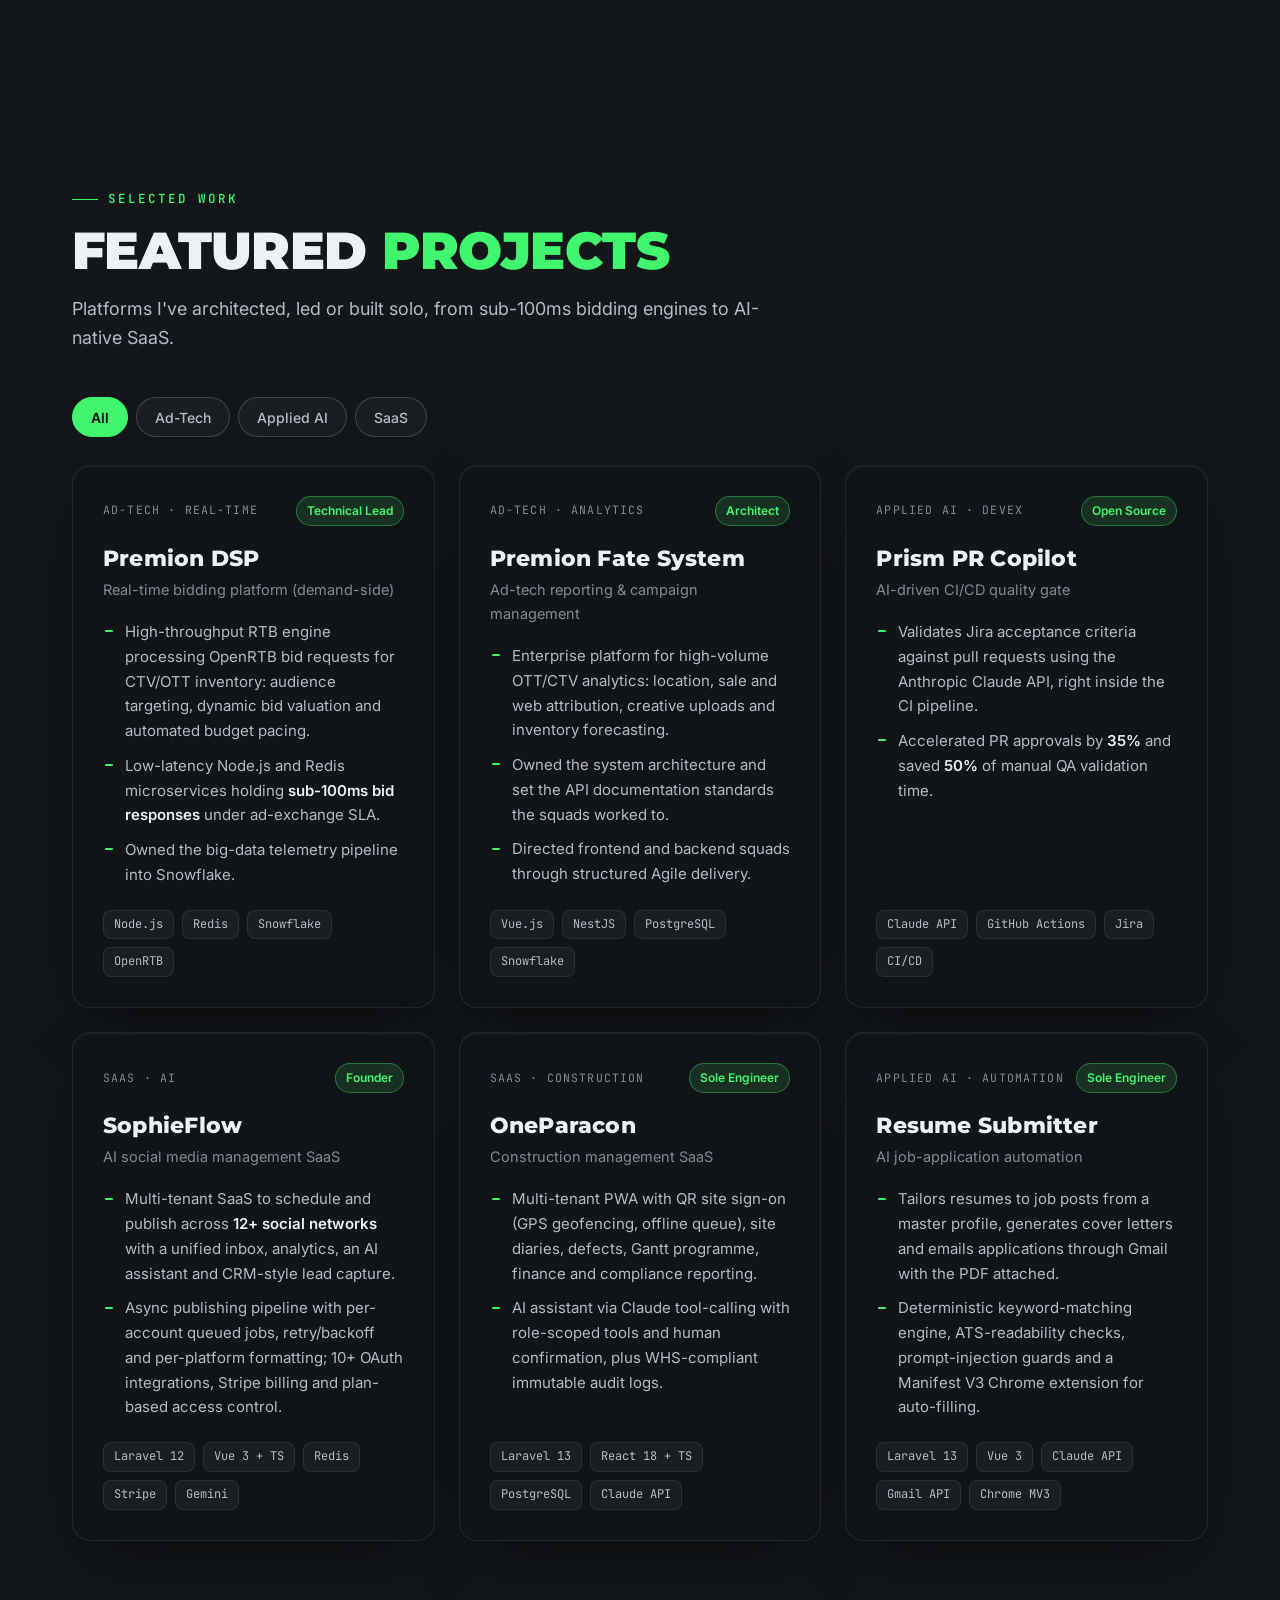
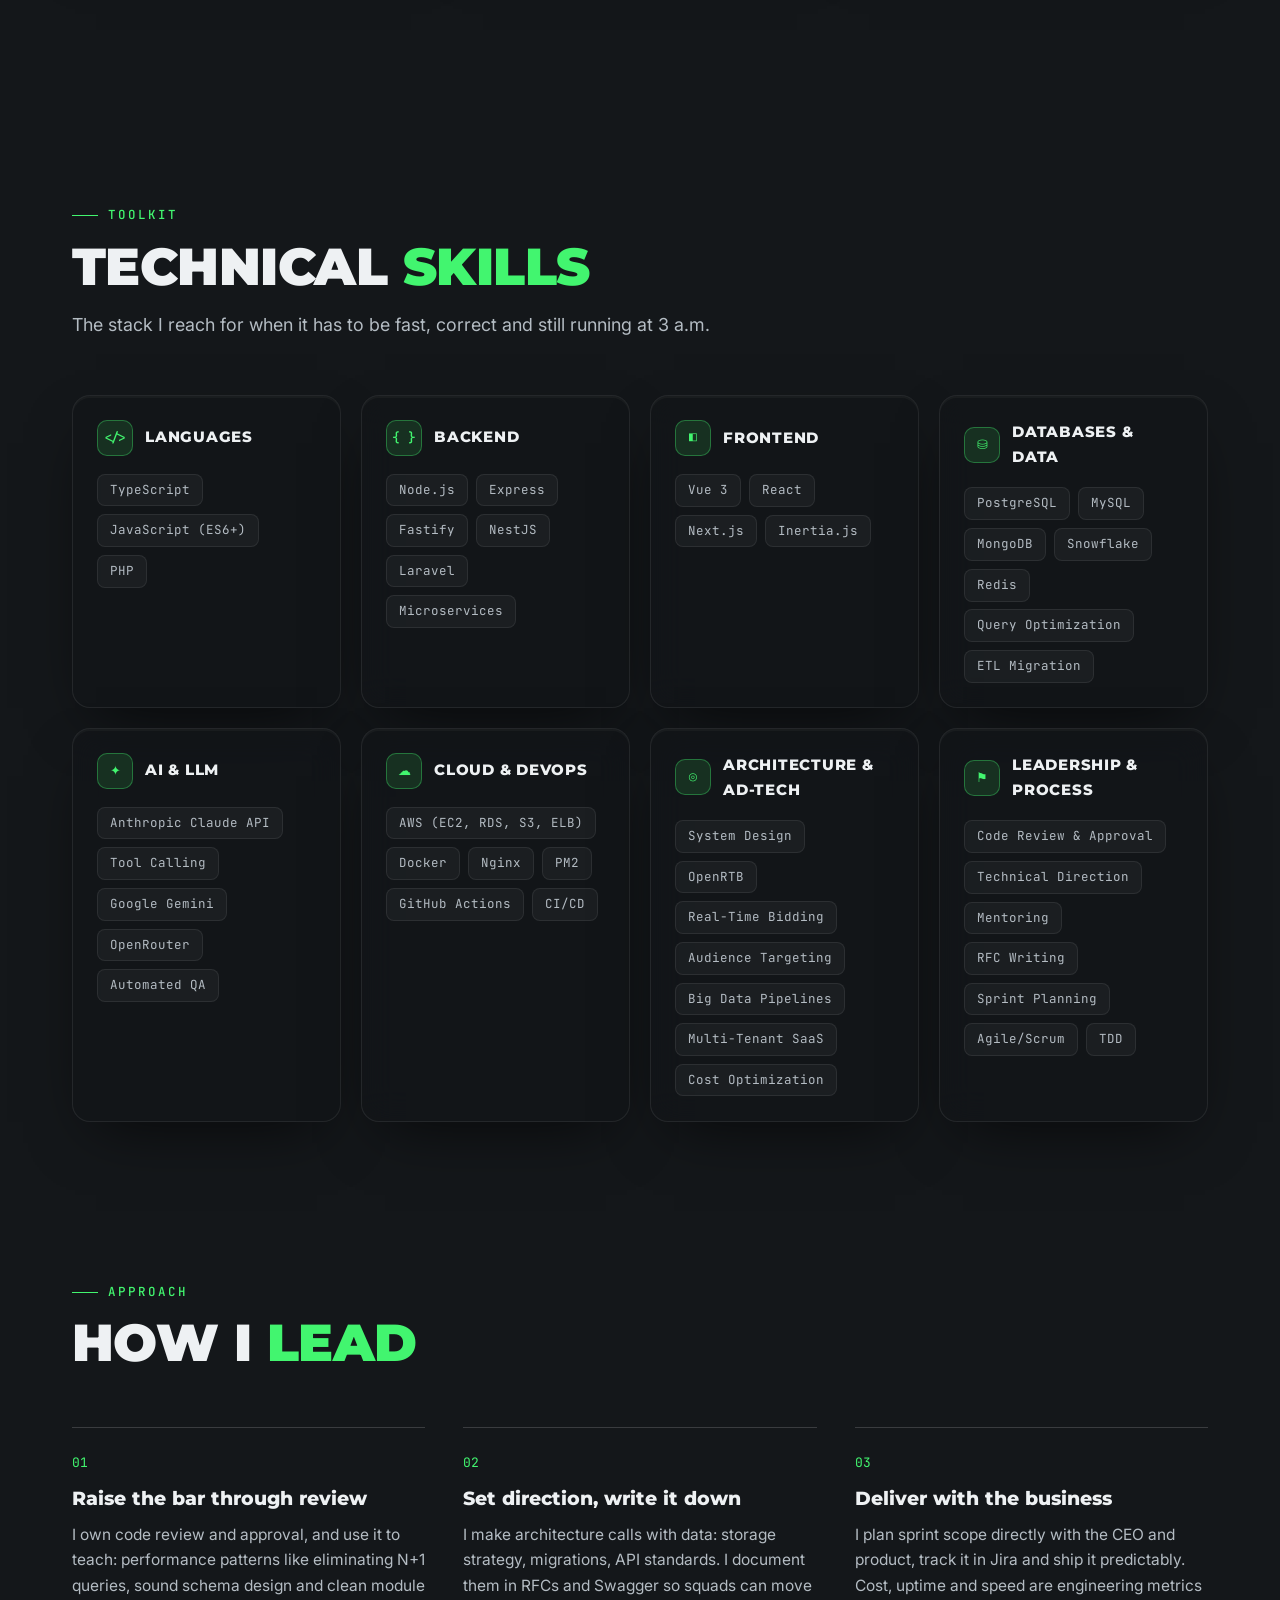
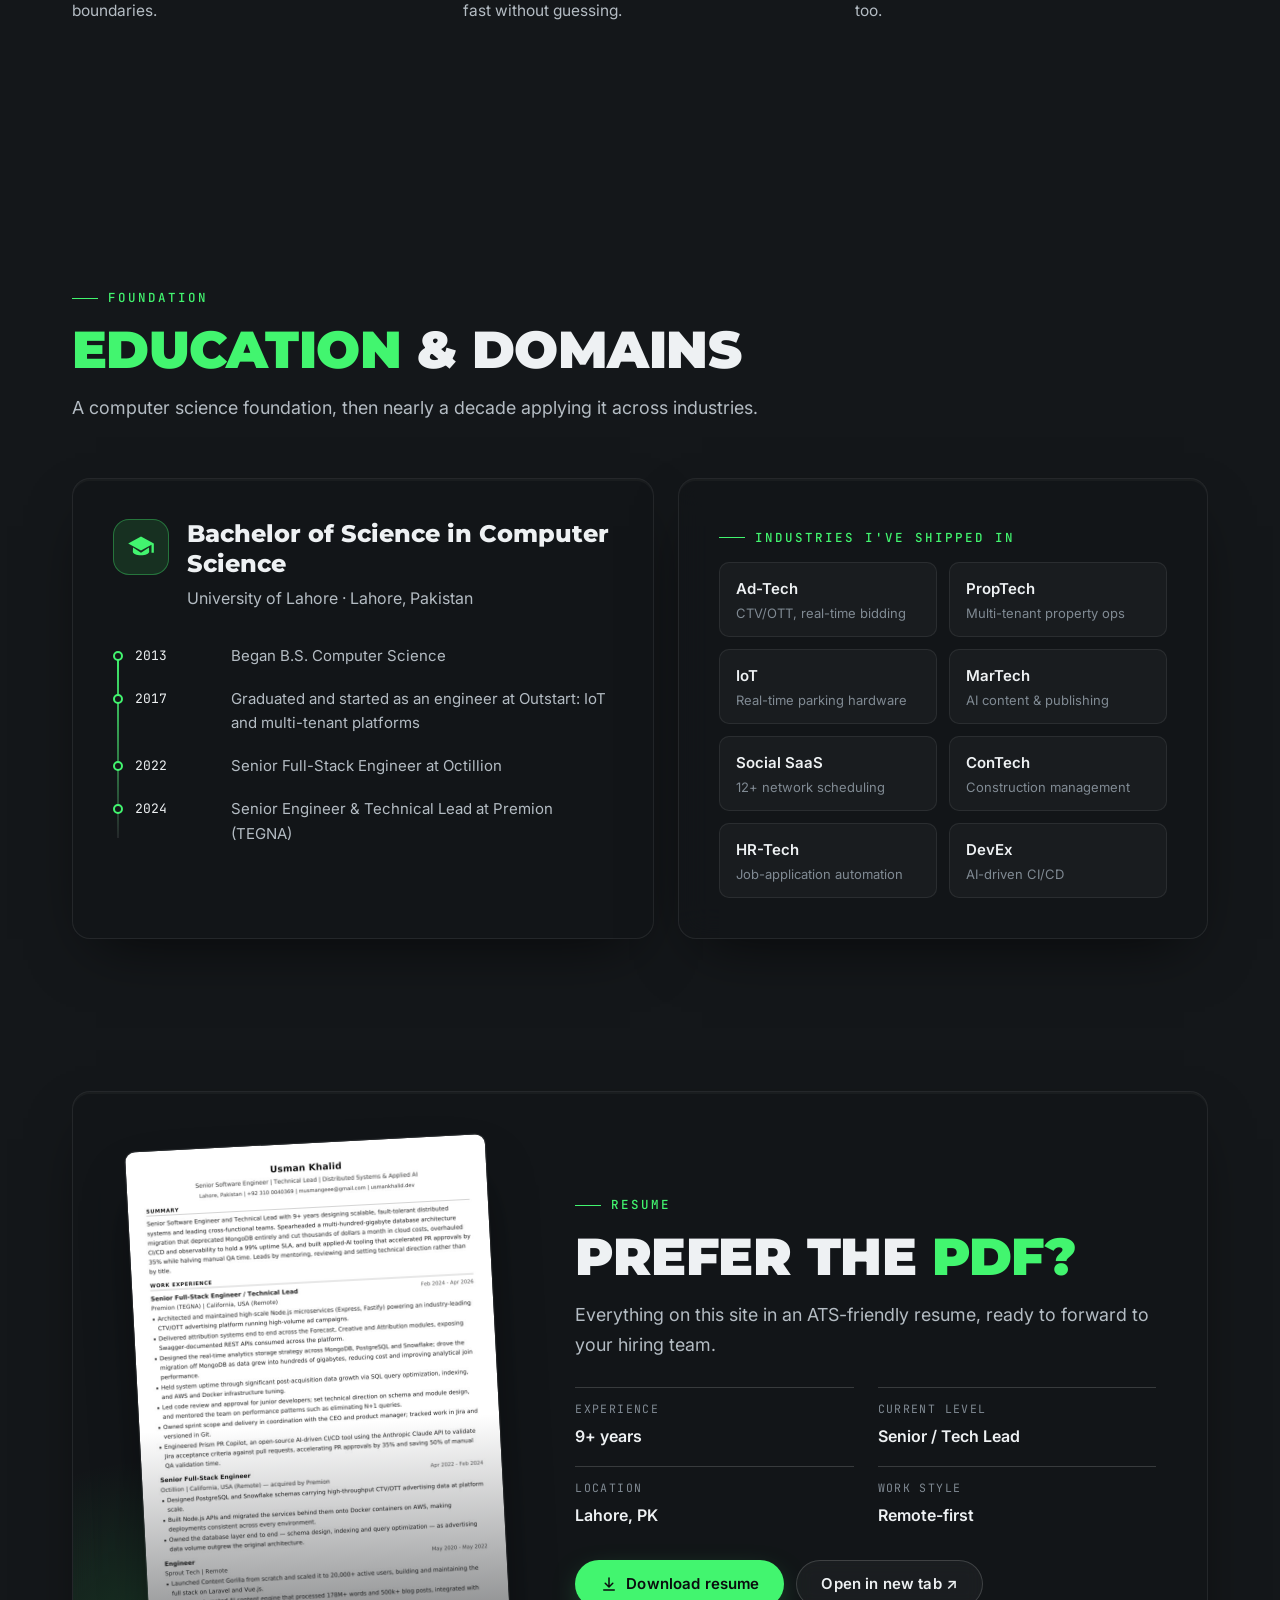
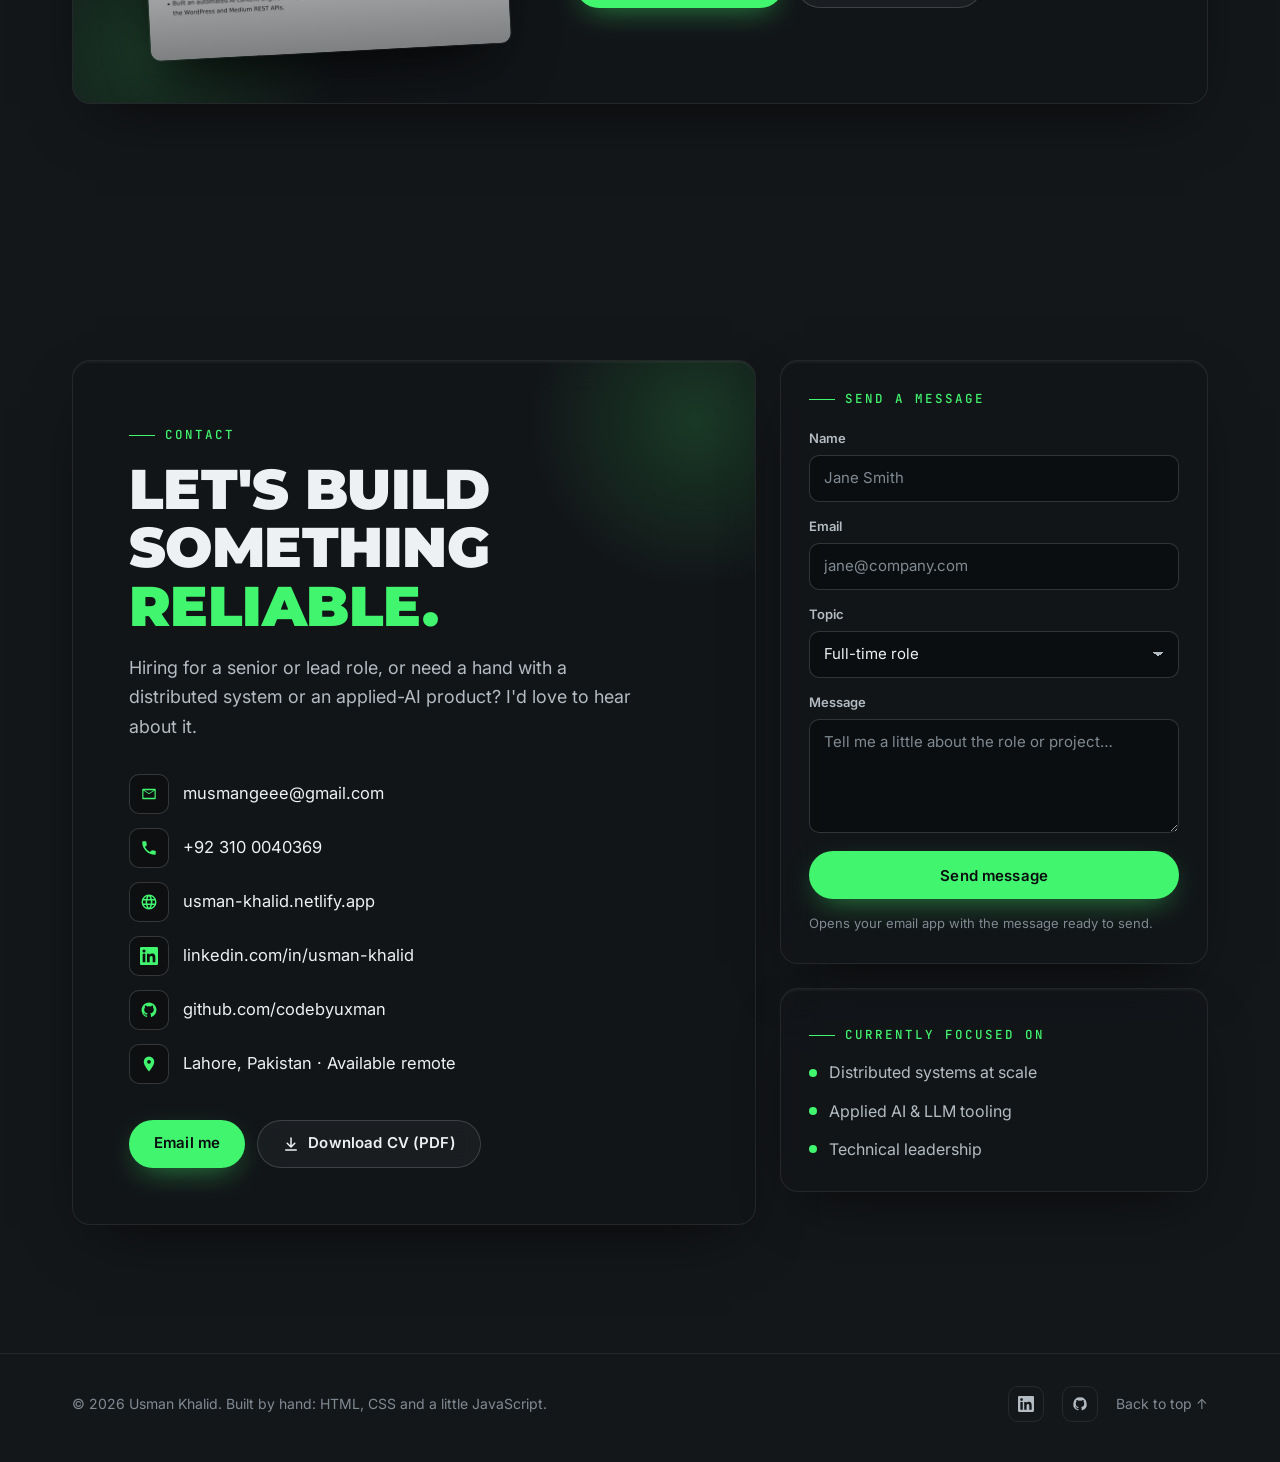
==== commit 1cbdb884: "Point website link to usman-khalid.netlify.app" ====
--- a/index.html
+++ b/index.html
@@ -12,7 +12,7 @@
   <meta property="og:title" content="Usman Khalid | Senior Software Engineer &amp; Technical Lead">
   <meta property="og:description" content="Distributed systems, high-scale ad-tech and applied AI. 9+ years of shipping reliable software and leading the teams that build it.">
   <meta property="og:image" content="assets/img/usman-hero.jpg">
-  <meta property="og:url" content="https://usmankhalid.dev">
+  <meta property="og:url" content="https://usman-khalid.netlify.app">
   <meta name="twitter:card" content="summary_large_image">
 
   <link rel="icon" href="data:image/svg+xml,%3Csvg xmlns='http://www.w3.org/2000/svg' viewBox='0 0 64 64'%3E%3Crect width='64' height='64' rx='14' fill='%2314171a'/%3E%3Ctext x='50%25' y='56%25' text-anchor='middle' dominant-baseline='middle' font-family='Arial Black,Arial' font-weight='900' font-size='28' fill='%2342f56f'%3EUK%3C/text%3E%3C/svg%3E">
@@ -30,7 +30,7 @@
     "@type": "Person",
     "name": "Usman Khalid",
     "jobTitle": "Senior Software Engineer & Technical Lead",
-    "url": "https://usmankhalid.dev",
+    "url": "https://usman-khalid.netlify.app",
     "email": "mailto:musmangeee@gmail.com",
     "telephone": "+923100040369",
     "address": { "@type": "PostalAddress", "addressLocality": "Lahore", "addressCountry": "PK" },
@@ -669,7 +669,7 @@
             </li>
             <li>
               <span class="contact__icon"><svg viewBox="0 0 24 24" aria-hidden="true"><path d="M12 2a10 10 0 1 0 0 20 10 10 0 0 0 0-20Zm6.9 6h-2.95a15.6 15.6 0 0 0-1.38-3.56A8.03 8.03 0 0 1 18.9 8ZM12 4.04c.83 1.2 1.48 2.53 1.91 3.96h-3.82A13.6 13.6 0 0 1 12 4.04ZM4.26 14a8.2 8.2 0 0 1 0-4h3.38a16.5 16.5 0 0 0 0 4H4.26Zm.84 2h2.95c.32 1.25.78 2.45 1.38 3.56A8 8 0 0 1 5.1 16Zm2.95-8H5.1a8 8 0 0 1 4.33-3.56A15.6 15.6 0 0 0 8.05 8ZM12 19.96A13.6 13.6 0 0 1 10.09 16h3.82A13.6 13.6 0 0 1 12 19.96ZM14.34 14H9.66a14.7 14.7 0 0 1 0-4h4.68a14.7 14.7 0 0 1 0 4Zm.25 5.56c.6-1.11 1.06-2.31 1.38-3.56h2.95a8.03 8.03 0 0 1-4.33 3.56ZM16.36 14a16.5 16.5 0 0 0 0-4h3.38a8.2 8.2 0 0 1 0 4h-3.38Z"/></svg></span>
-              <a href="https://usmankhalid.dev" target="_blank" rel="noopener">usmankhalid.dev</a>
+              <a href="https://usman-khalid.netlify.app" target="_blank" rel="noopener">usman-khalid.netlify.app</a>
             </li>
             <li>
               <span class="contact__icon"><svg viewBox="0 0 24 24" aria-hidden="true"><path d="M20.45 20.45h-3.56v-5.57c0-1.33-.02-3.04-1.85-3.04-1.85 0-2.14 1.45-2.14 2.94v5.67H9.34V9h3.42v1.56h.05c.48-.9 1.64-1.85 3.37-1.85 3.6 0 4.27 2.37 4.27 5.46v6.28ZM5.34 7.43a2.06 2.06 0 1 1 0-4.13 2.06 2.06 0 0 1 0 4.13ZM7.12 20.45H3.56V9h3.56v11.45ZM22.22 0H1.77C.79 0 0 .77 0 1.73v20.54C0 23.23.79 24 1.77 24h20.45c.98 0 1.78-.77 1.78-1.73V1.73C24 .77 23.2 0 22.22 0Z"/></svg></span>
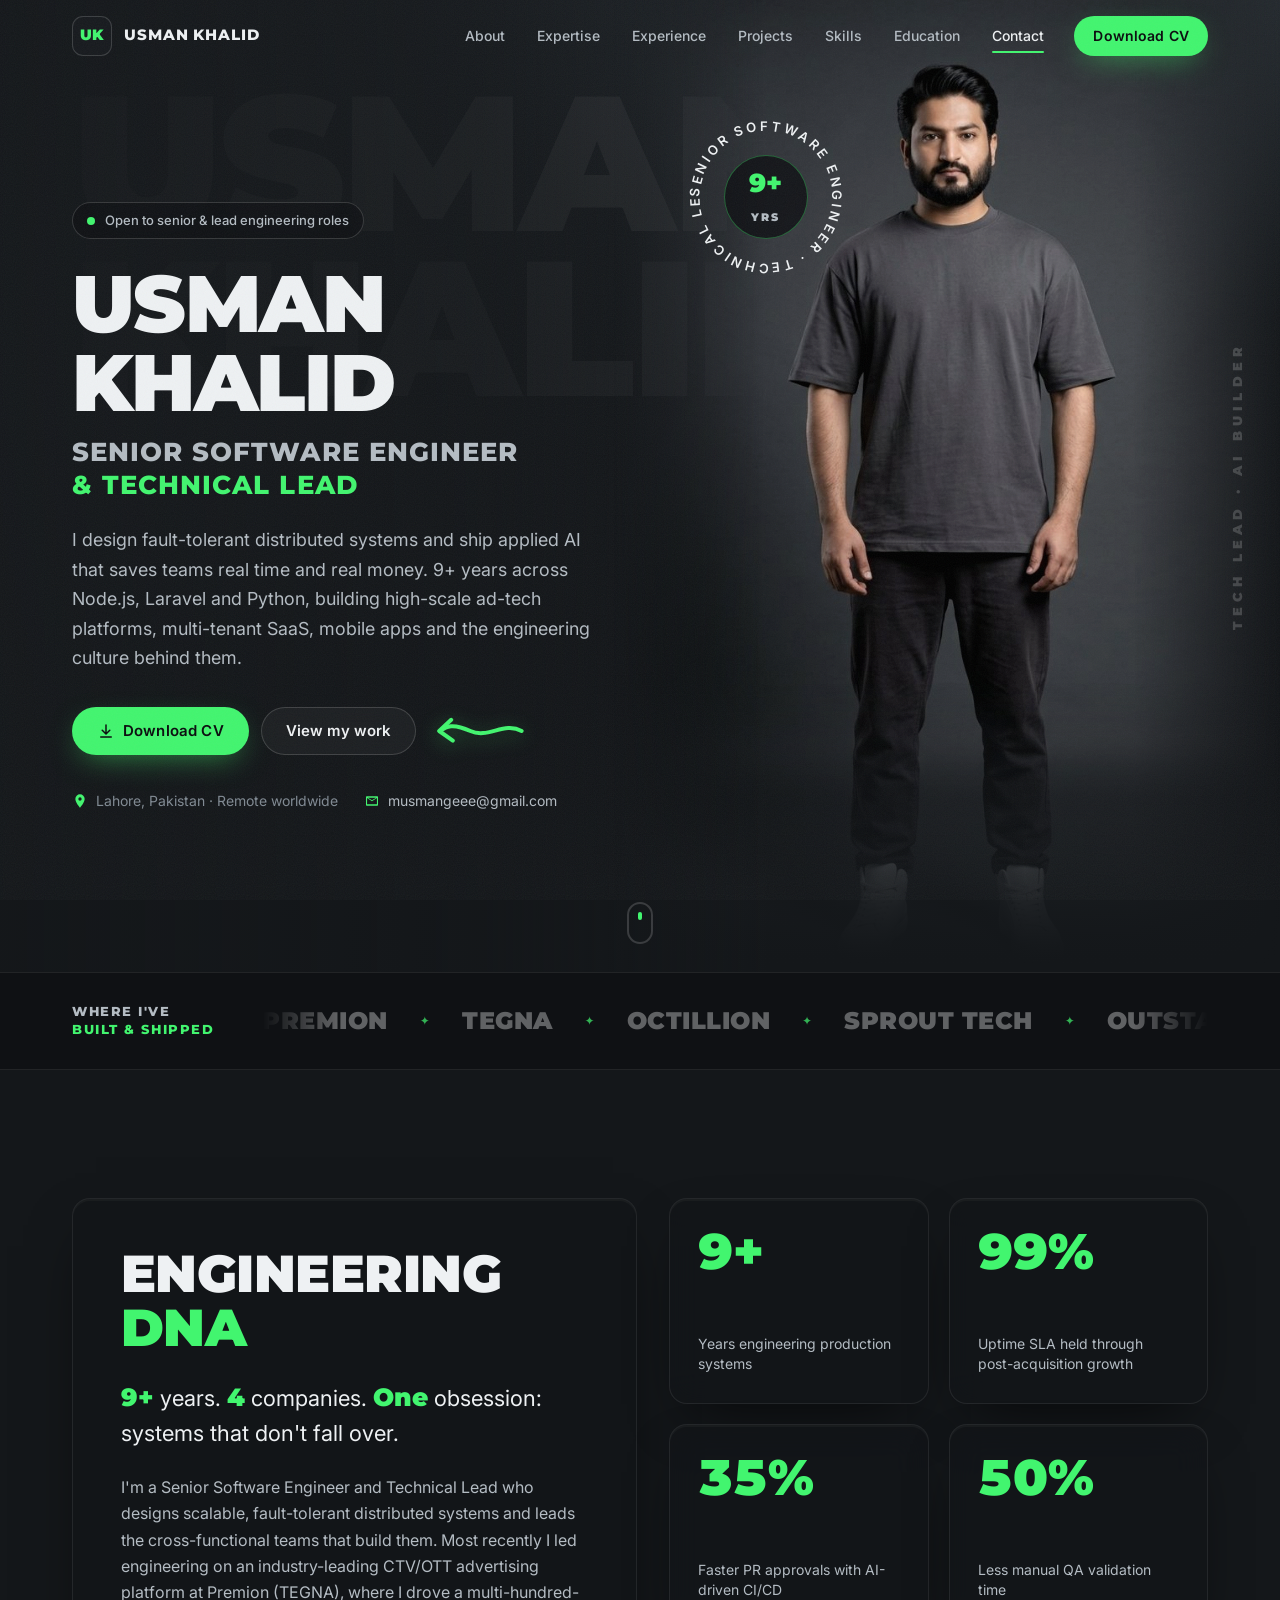
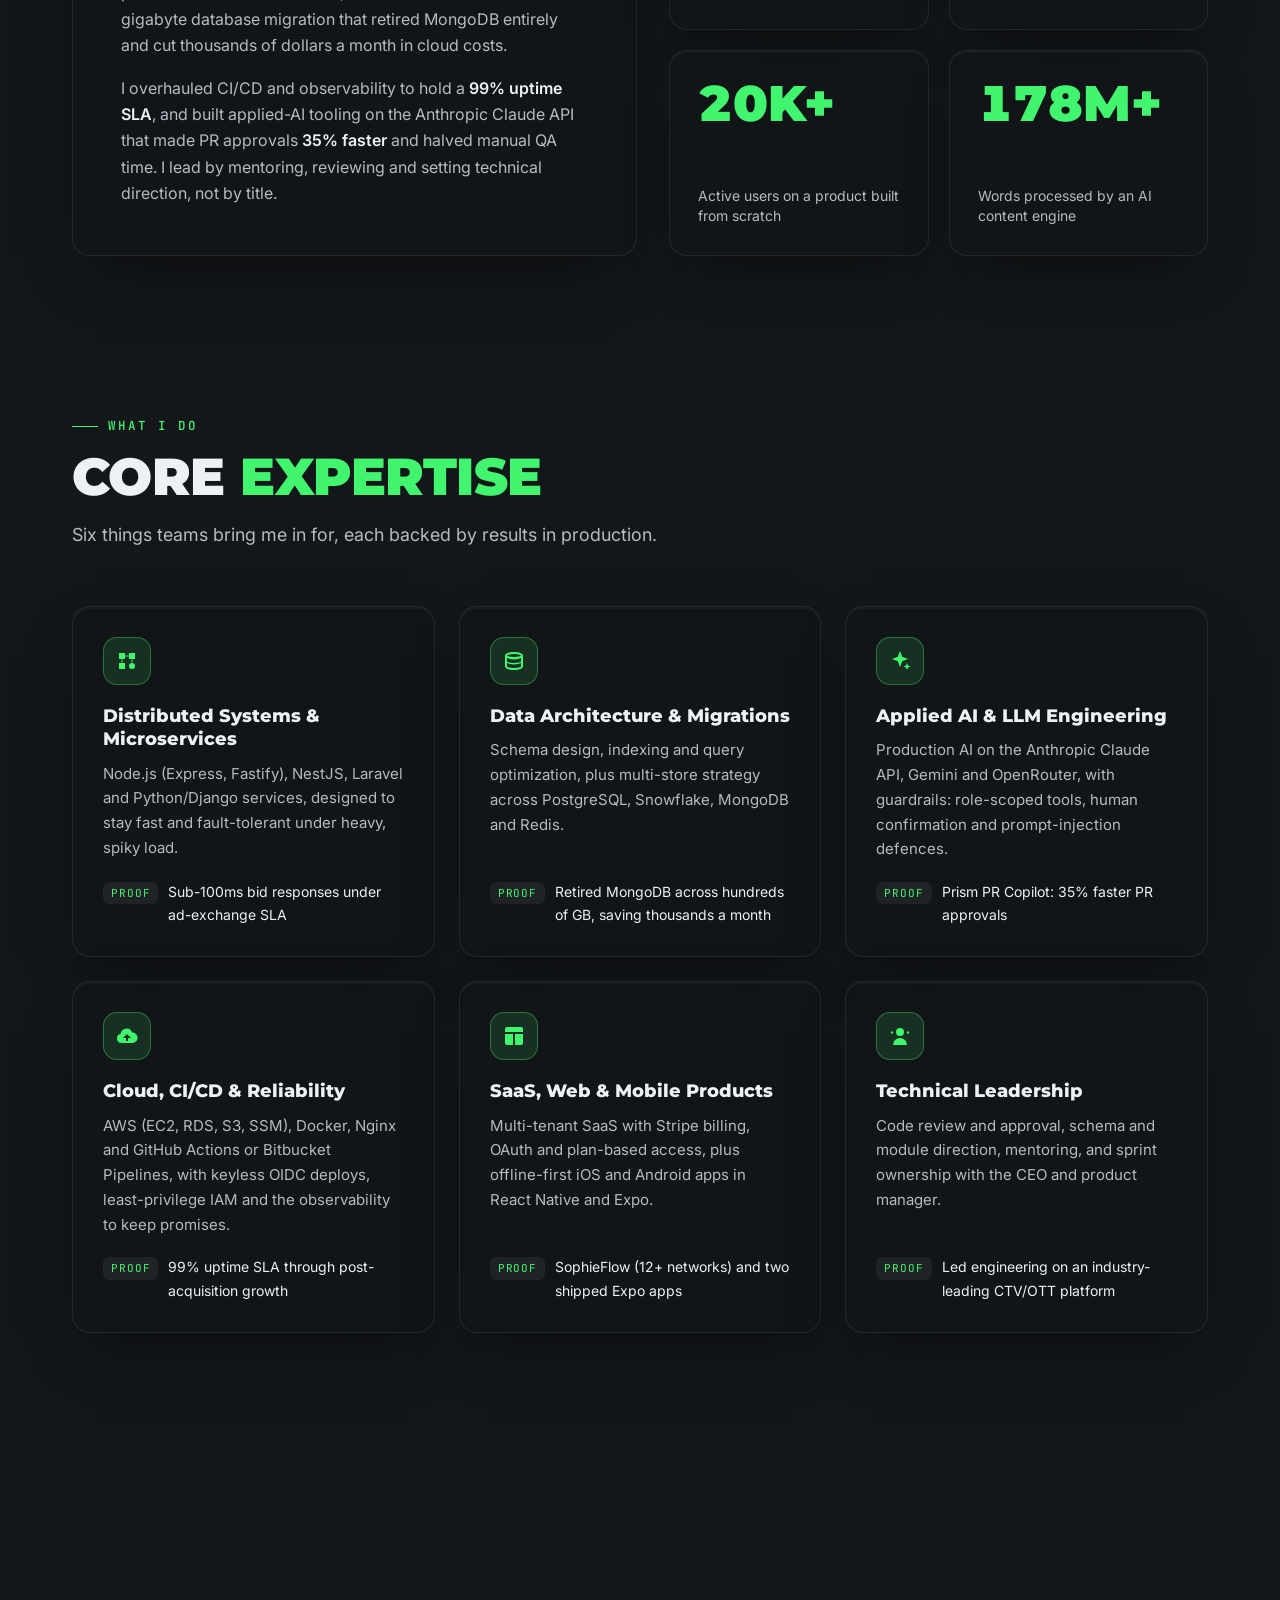
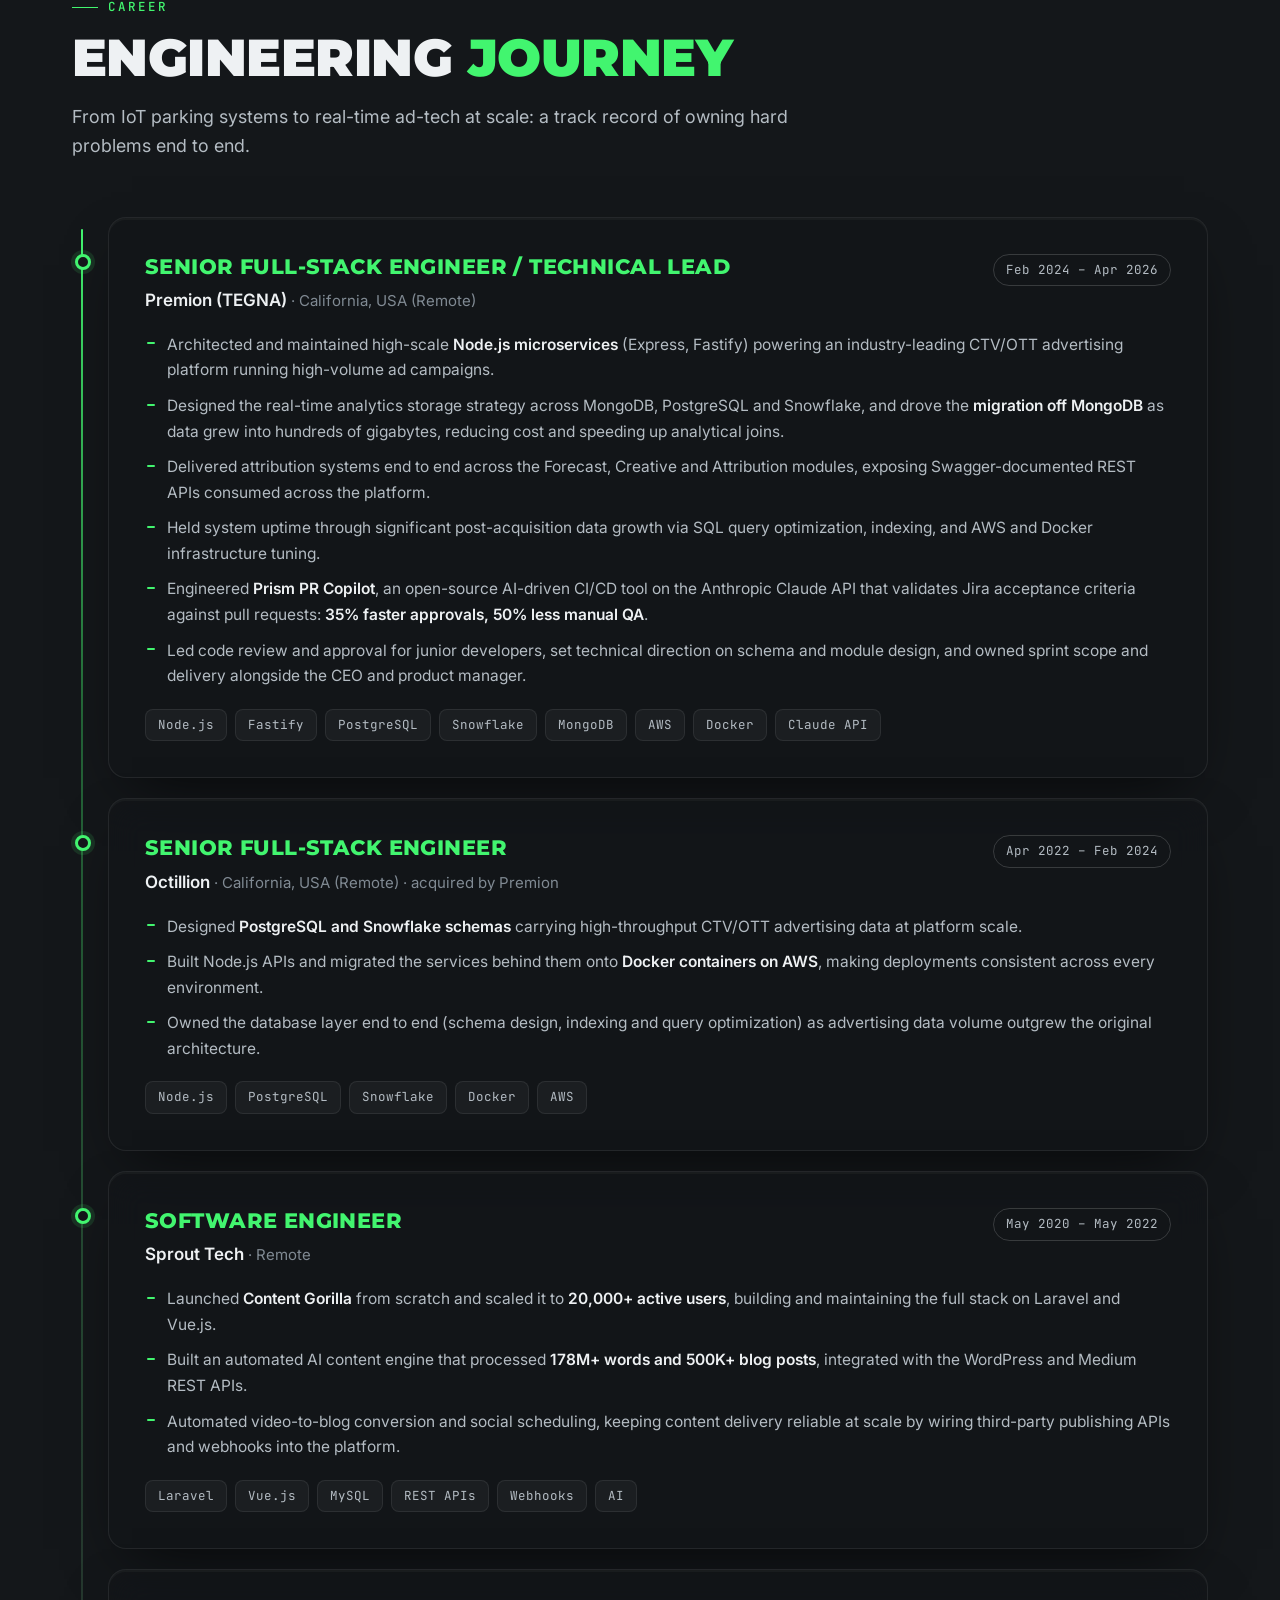
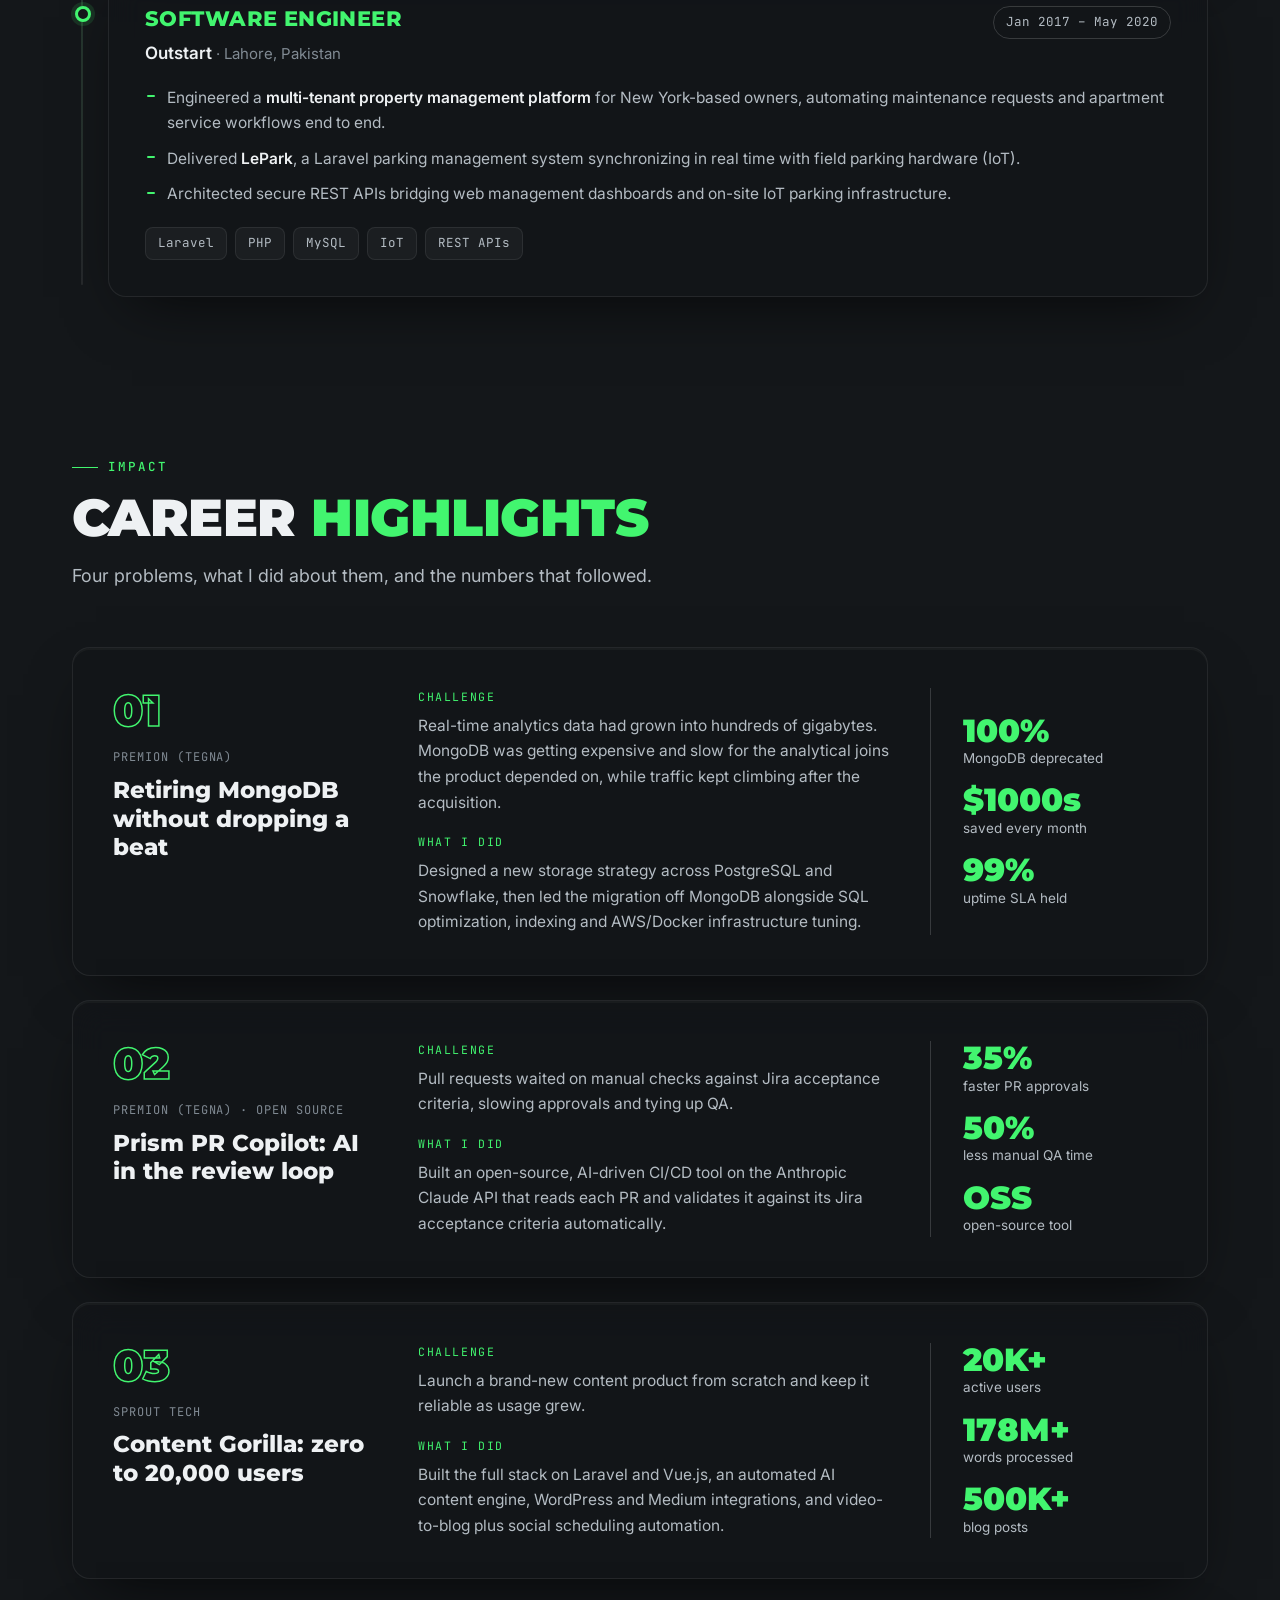
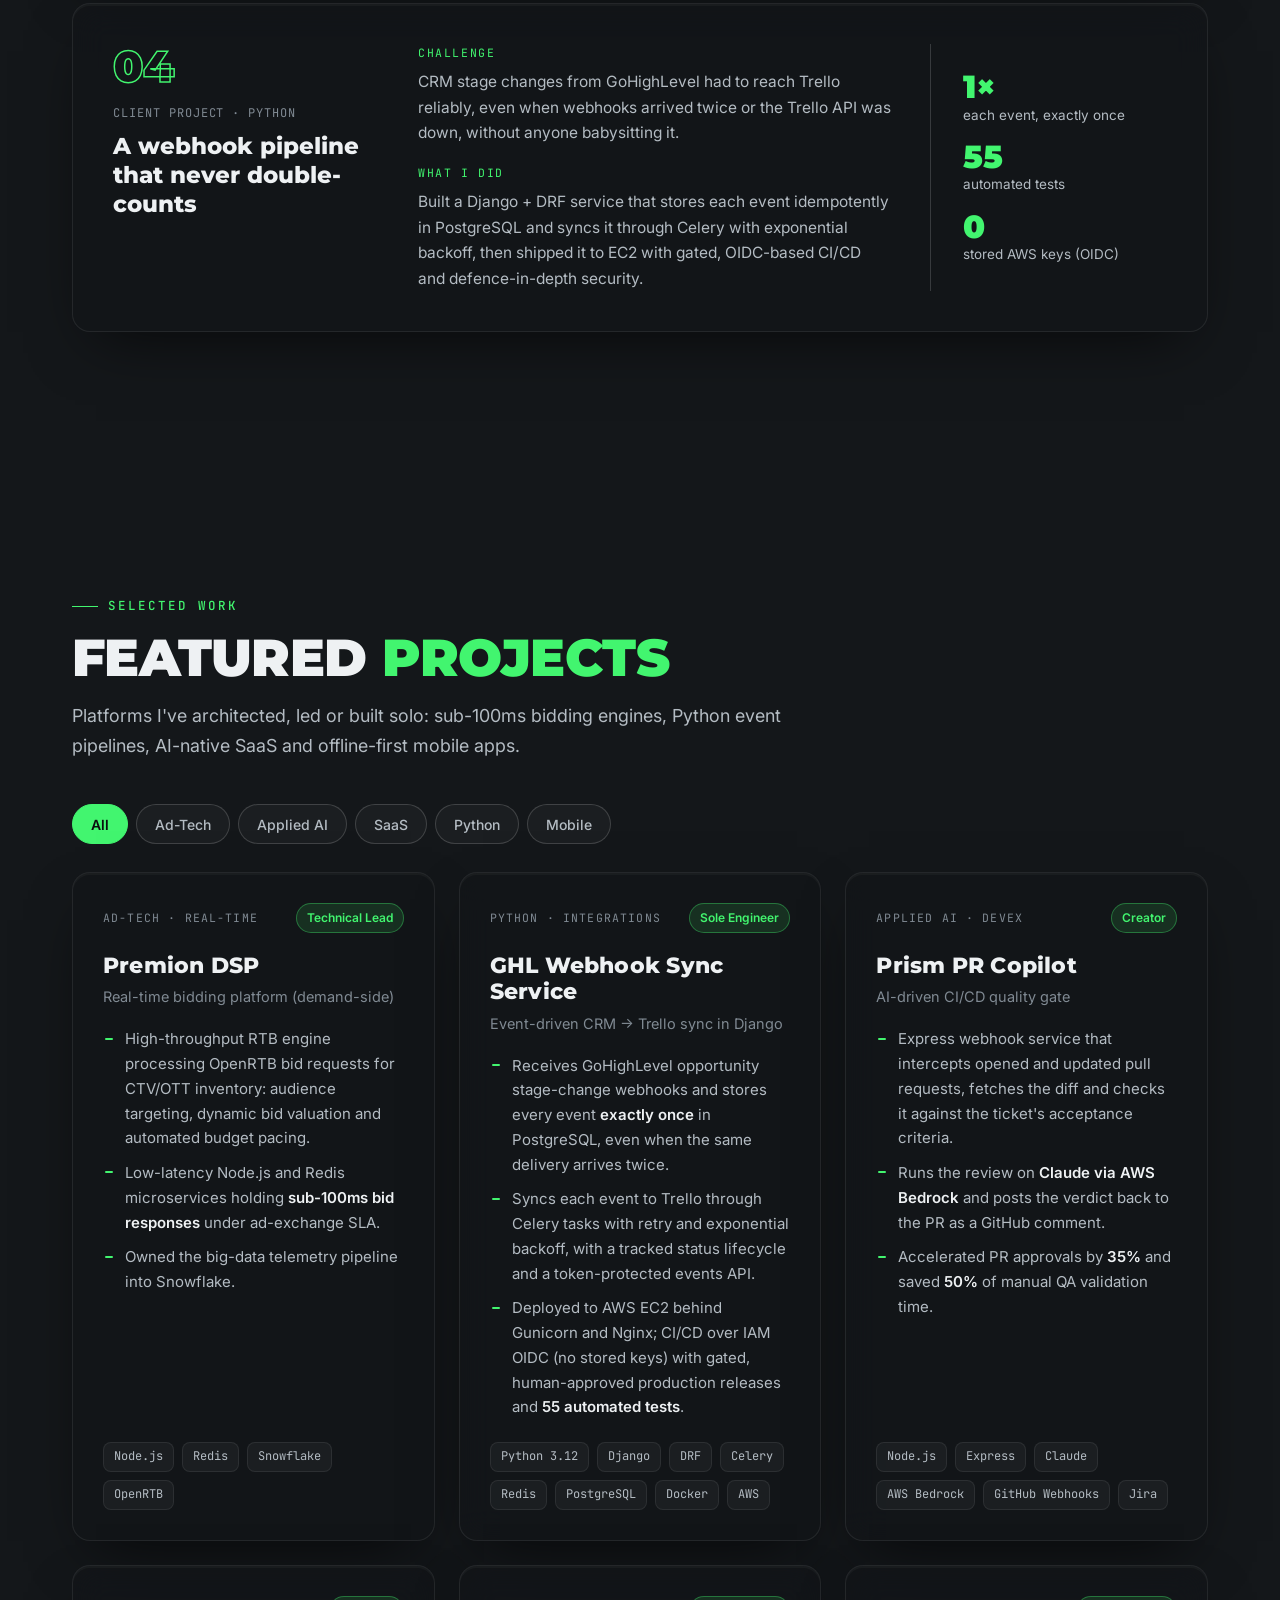
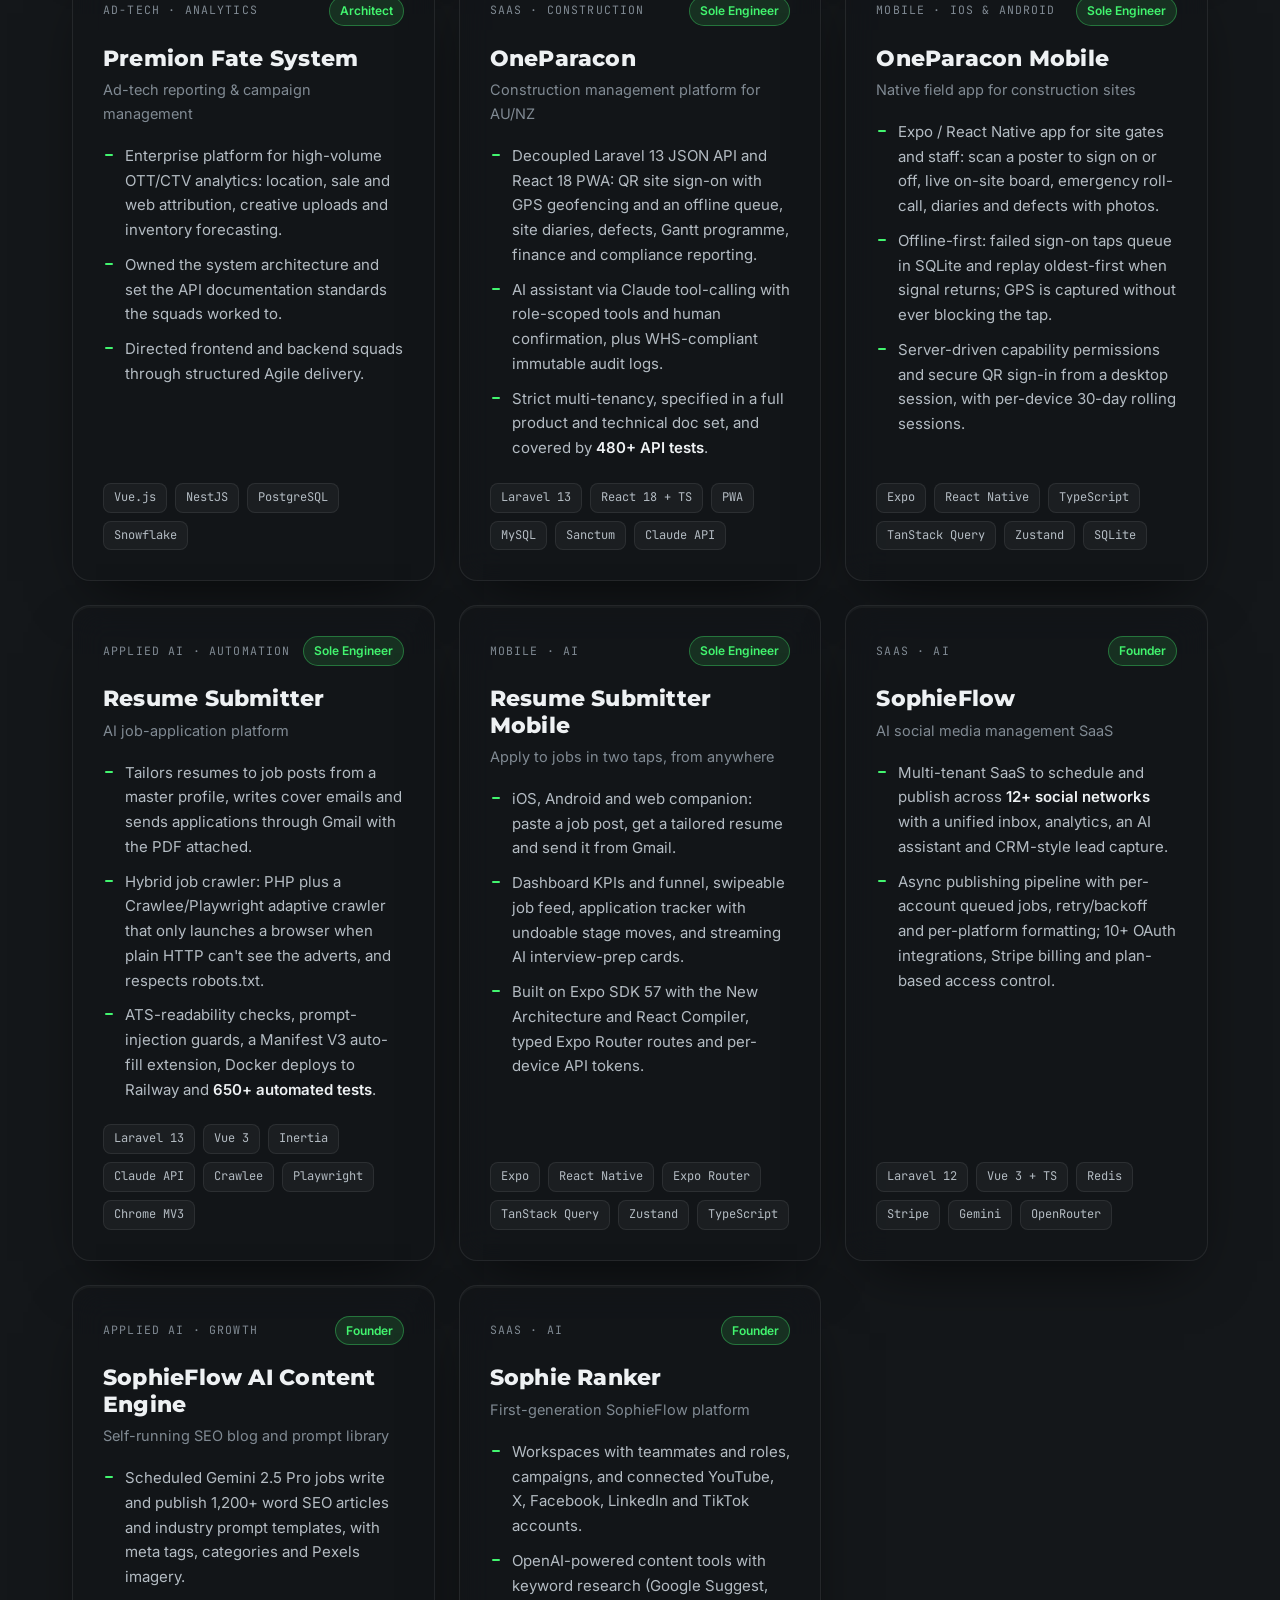
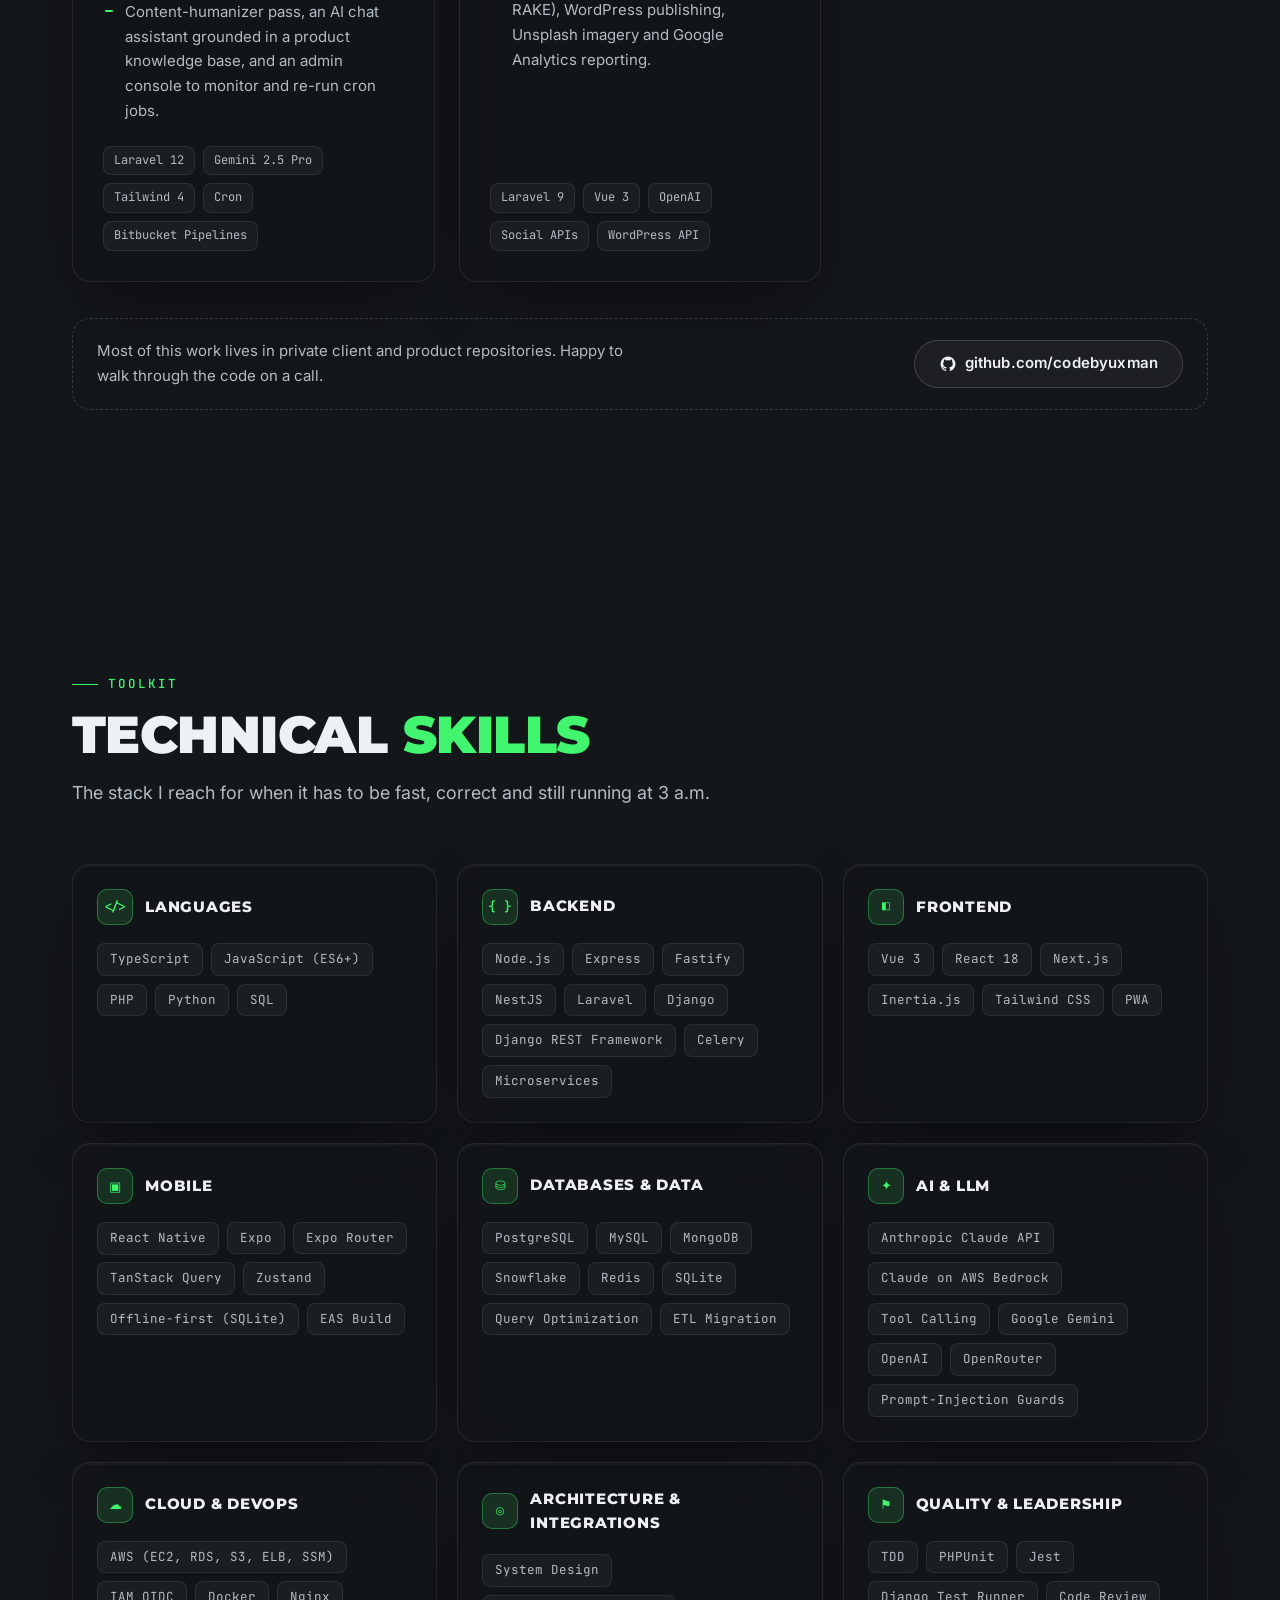
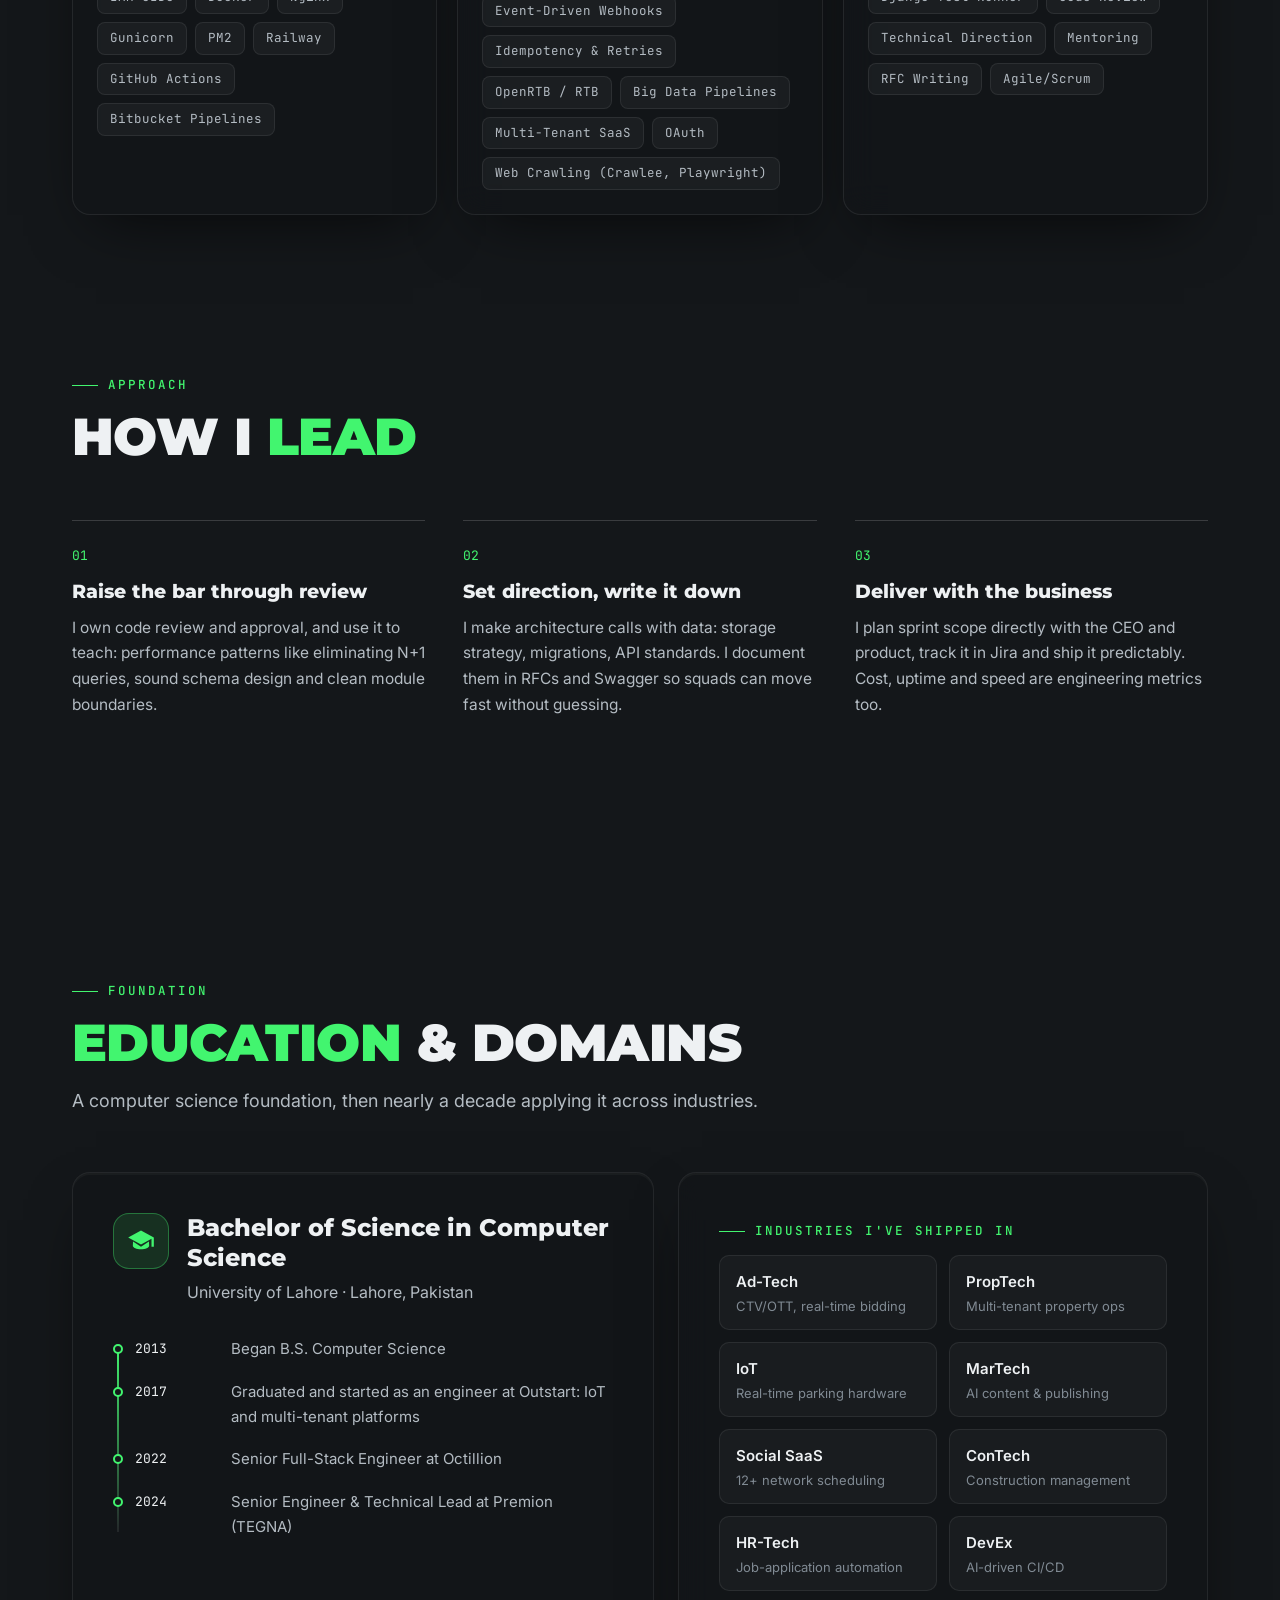
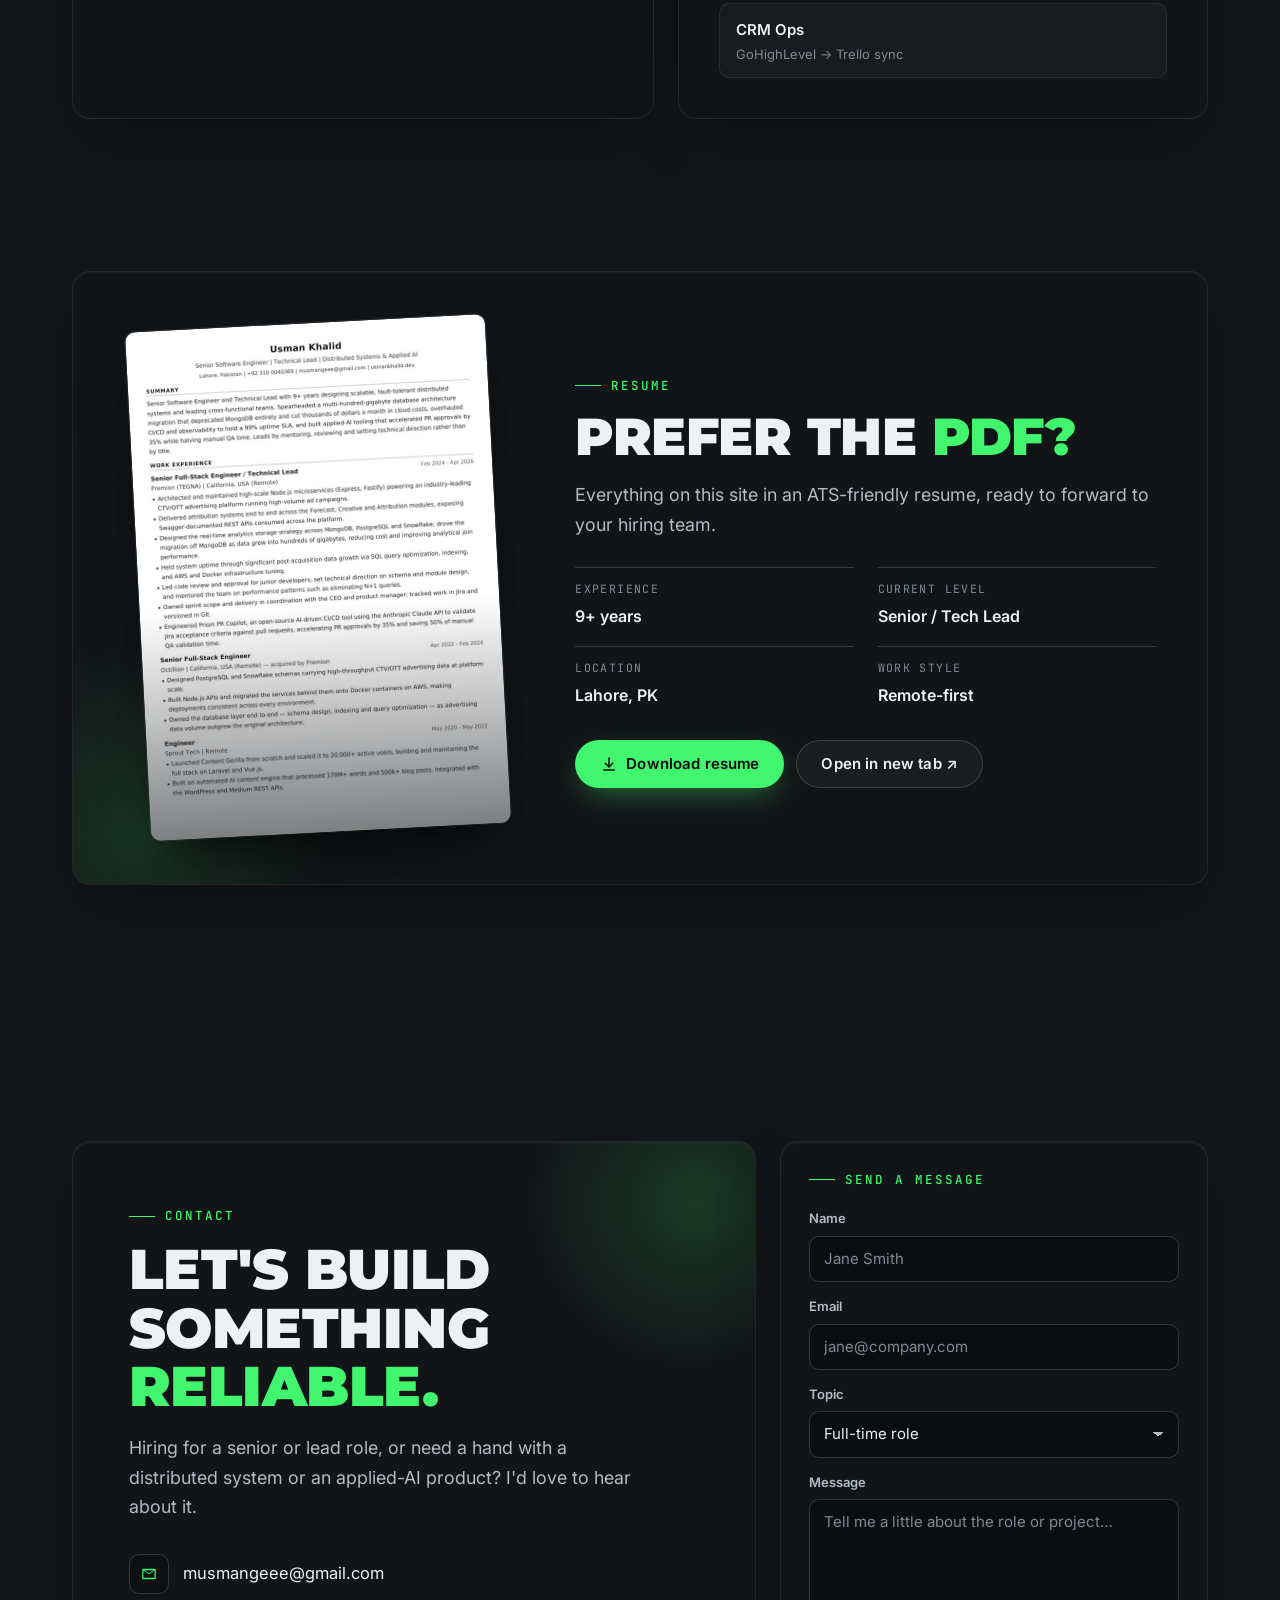
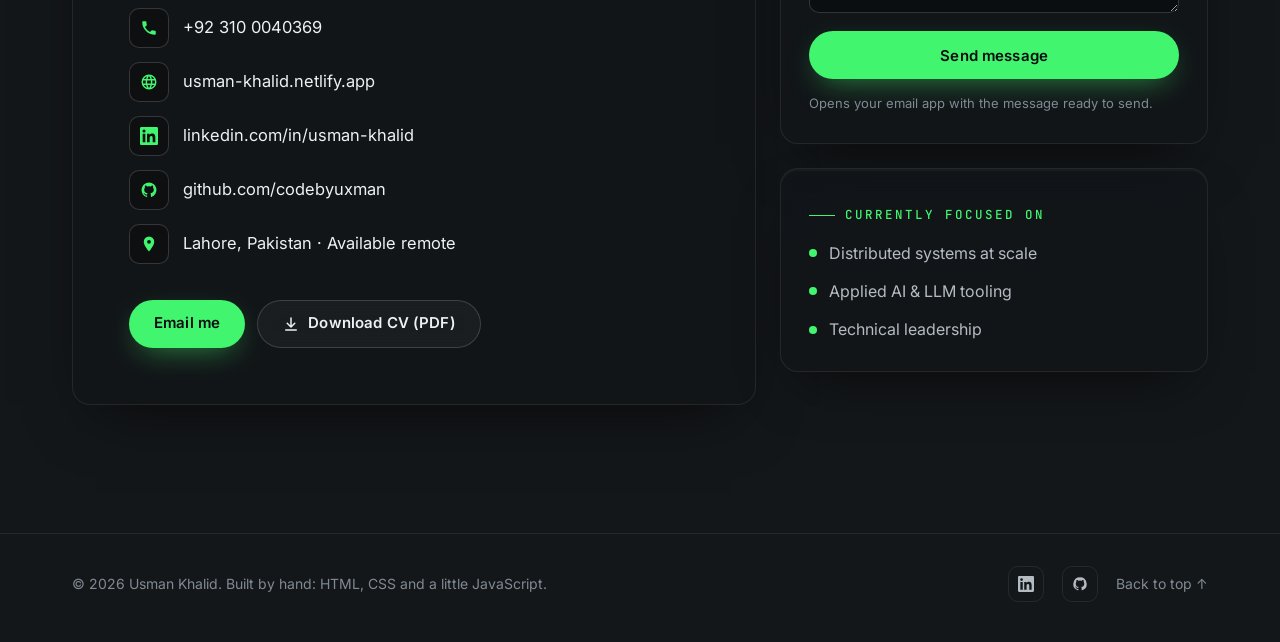
==== commit d1414c05: "Add GitHub work: Python, mobile and AI projects Add the GHL webhook sync service (Python/Django), On" ====
--- a/index.html
+++ b/index.html
@@ -4,7 +4,7 @@
   <meta charset="utf-8">
   <meta name="viewport" content="width=device-width, initial-scale=1">
   <title>Usman Khalid | Senior Software Engineer &amp; Technical Lead</title>
-  <meta name="description" content="Usman Khalid is a Senior Software Engineer and Technical Lead with 9+ years building fault-tolerant distributed systems, high-scale ad-tech platforms and applied AI tooling.">
+  <meta name="description" content="Usman Khalid is a Senior Software Engineer and Technical Lead with 9+ years building fault-tolerant distributed systems in Node.js, Laravel and Python, high-scale ad-tech platforms, mobile apps and applied AI tooling.">
   <meta name="author" content="Usman Khalid">
   <meta name="theme-color" content="#14171a">
 
@@ -36,7 +36,7 @@
     "address": { "@type": "PostalAddress", "addressLocality": "Lahore", "addressCountry": "PK" },
     "sameAs": ["https://www.linkedin.com/in/usman-khalid-1a577184/", "https://github.com/codebyuxman"],
     "alumniOf": { "@type": "CollegeOrUniversity", "name": "University of Lahore" },
-    "knowsAbout": ["Distributed Systems", "Node.js", "Laravel", "PostgreSQL", "Snowflake", "AWS", "Real-Time Bidding", "Applied AI", "Anthropic Claude API"]
+    "knowsAbout": ["Distributed Systems", "Node.js", "Laravel", "Python", "Django", "Celery", "React Native", "Expo", "PostgreSQL", "Snowflake", "AWS", "Real-Time Bidding", "Applied AI", "Anthropic Claude API"]
   }
   </script>
 </head>
@@ -95,8 +95,8 @@
 
           <p class="hero__lead reveal">
             I design fault-tolerant distributed systems and ship applied AI that saves teams
-            real time and real money. 9+ years building high-scale ad-tech platforms, multi-tenant SaaS
-            and the engineering culture behind them.
+            real time and real money. 9+ years across Node.js, Laravel and Python, building high-scale
+            ad-tech platforms, multi-tenant SaaS, mobile apps and the engineering culture behind them.
           </p>
 
           <div class="hero__cta reveal">
@@ -148,8 +148,8 @@
       <div class="container brands__inner">
         <p class="brands__label">Where I've<br><span class="accent">built &amp; shipped</span></p>
         <div class="marquee">
-          <ul class="marquee__track"><li>Premion</li><li class="sep">✦</li><li>TEGNA</li><li class="sep">✦</li><li>Octillion</li><li class="sep">✦</li><li>Sprout Tech</li><li class="sep">✦</li><li>Outstart</li><li class="sep">✦</li><li>Content Gorilla</li><li class="sep">✦</li><li>SophieFlow</li><li class="sep">✦</li><li>OneParacon</li><li class="sep">✦</li><li>LePark</li><li class="sep">✦</li></ul>
-          <ul class="marquee__track" aria-hidden="true"><li>Premion</li><li class="sep">✦</li><li>TEGNA</li><li class="sep">✦</li><li>Octillion</li><li class="sep">✦</li><li>Sprout Tech</li><li class="sep">✦</li><li>Outstart</li><li class="sep">✦</li><li>Content Gorilla</li><li class="sep">✦</li><li>SophieFlow</li><li class="sep">✦</li><li>OneParacon</li><li class="sep">✦</li><li>LePark</li><li class="sep">✦</li></ul>
+          <ul class="marquee__track"><li>Premion</li><li class="sep">✦</li><li>TEGNA</li><li class="sep">✦</li><li>Octillion</li><li class="sep">✦</li><li>Sprout Tech</li><li class="sep">✦</li><li>Outstart</li><li class="sep">✦</li><li>Content Gorilla</li><li class="sep">✦</li><li>SophieFlow</li><li class="sep">✦</li><li>OneParacon</li><li class="sep">✦</li><li>Resume Submitter</li><li class="sep">✦</li><li>LePark</li><li class="sep">✦</li></ul>
+          <ul class="marquee__track" aria-hidden="true"><li>Premion</li><li class="sep">✦</li><li>TEGNA</li><li class="sep">✦</li><li>Octillion</li><li class="sep">✦</li><li>Sprout Tech</li><li class="sep">✦</li><li>Outstart</li><li class="sep">✦</li><li>Content Gorilla</li><li class="sep">✦</li><li>SophieFlow</li><li class="sep">✦</li><li>OneParacon</li><li class="sep">✦</li><li>Resume Submitter</li><li class="sep">✦</li><li>LePark</li><li class="sep">✦</li></ul>
         </div>
       </div>
     </section>
@@ -219,7 +219,7 @@
           <article class="expertise__item card reveal">
             <span class="expertise__icon" aria-hidden="true"><svg viewBox="0 0 24 24"><path d="M4 4h6v6H4V4Zm10 0h6v6h-6V4ZM4 14h6v6H4v-6Zm13 0a3 3 0 1 1 0 6 3 3 0 0 1 0-6ZM10 6.5h4v1h-4v-1Zm-3.5 4h1v3h-1v-3Zm10 0h1v3h-1v-3Z"/></svg></span>
             <h3>Distributed Systems &amp; Microservices</h3>
-            <p>Node.js (Express, Fastify), NestJS and Laravel services designed to stay fast and fault-tolerant under heavy, spiky load.</p>
+            <p>Node.js (Express, Fastify), NestJS, Laravel and Python/Django services, designed to stay fast and fault-tolerant under heavy, spiky load.</p>
             <p class="expertise__proof"><span>Proof</span>Sub-100ms bid responses under ad-exchange SLA</p>
           </article>
           <article class="expertise__item card reveal">
@@ -237,14 +237,14 @@
           <article class="expertise__item card reveal">
             <span class="expertise__icon" aria-hidden="true"><svg viewBox="0 0 24 24"><path d="M6.5 19a4.5 4.5 0 0 1-.9-8.91 6 6 0 0 1 11.6-1.6A5 5 0 0 1 17.5 19h-11Zm5.5-9-4 4h3v3h2v-3h3l-4-4Z"/></svg></span>
             <h3>Cloud, CI/CD &amp; Reliability</h3>
-            <p>AWS (EC2, RDS, S3, load balancing), Docker, Nginx and GitHub Actions, with the observability needed to keep promises to customers.</p>
+            <p>AWS (EC2, RDS, S3, SSM), Docker, Nginx and GitHub Actions or Bitbucket Pipelines, with keyless OIDC deploys, least-privilege IAM and the observability to keep promises.</p>
             <p class="expertise__proof"><span>Proof</span>99% uptime SLA through post-acquisition growth</p>
           </article>
           <article class="expertise__item card reveal">
             <span class="expertise__icon" aria-hidden="true"><svg viewBox="0 0 24 24"><path d="M3 5a2 2 0 0 1 2-2h14a2 2 0 0 1 2 2v3H3V5Zm0 5h8v11H5a2 2 0 0 1-2-2v-9Zm10 0h8v9a2 2 0 0 1-2 2h-6V10Z"/></svg></span>
-            <h3>Multi-Tenant SaaS</h3>
-            <p>Tenancy, Stripe billing, OAuth integrations, plan-based access control and resilient async job pipelines with retry and backoff.</p>
-            <p class="expertise__proof"><span>Proof</span>SophieFlow: publishing to 12+ social networks</p>
+            <h3>SaaS, Web &amp; Mobile Products</h3>
+            <p>Multi-tenant SaaS with Stripe billing, OAuth and plan-based access, plus offline-first iOS and Android apps in React Native and Expo.</p>
+            <p class="expertise__proof"><span>Proof</span>SophieFlow (12+ networks) and two shipped Expo apps</p>
           </article>
           <article class="expertise__item card reveal">
             <span class="expertise__icon" aria-hidden="true"><svg viewBox="0 0 24 24"><path d="M12 12a4 4 0 1 0 0-8 4 4 0 0 0 0 8Zm-7 9a7 7 0 0 1 14 0H5Zm13.5-12.5L20 7l1.5 1.5L20 10l-1.5-1.5ZM2.5 8.5 4 7l1.5 1.5L4 10 2.5 8.5Z"/></svg></span>
@@ -350,7 +350,7 @@
         <header class="section-head reveal">
           <p class="kicker">Impact</p>
           <h2 class="section-title">Career <span class="accent">Highlights</span></h2>
-          <p class="section-sub">Three problems, what I did about them, and the numbers that followed.</p>
+          <p class="section-sub">Four problems, what I did about them, and the numbers that followed.</p>
         </header>
         <div class="cases">
           <article class="case card reveal">
@@ -407,6 +407,24 @@
             </div>
             <ul class="case__results" aria-label="Results"><li><strong>20K+</strong><span>active users</span></li><li><strong>178M+</strong><span>words processed</span></li><li><strong>500K+</strong><span>blog posts</span></li></ul>
           </article>
+          <article class="case card reveal">
+            <div class="case__intro">
+              <span class="case__num">04</span>
+              <p class="case__company">Client project · Python</p>
+              <h3>A webhook pipeline that never double-counts</h3>
+            </div>
+            <div class="case__body">
+              <div>
+                <p class="case__label">Challenge</p>
+                <p>CRM stage changes from GoHighLevel had to reach Trello reliably, even when webhooks arrived twice or the Trello API was down, without anyone babysitting it.</p>
+              </div>
+              <div>
+                <p class="case__label">What I did</p>
+                <p>Built a Django + DRF service that stores each event idempotently in PostgreSQL and syncs it through Celery with exponential backoff, then shipped it to EC2 with gated, OIDC-based CI/CD and defence-in-depth security.</p>
+              </div>
+            </div>
+            <ul class="case__results" aria-label="Results"><li><strong>1×</strong><span>each event, exactly once</span></li><li><strong>55</strong><span>automated tests</span></li><li><strong>0</strong><span>stored AWS keys (OIDC)</span></li></ul>
+          </article>
         </div>
       </div>
     </section>
@@ -417,7 +435,7 @@
         <header class="section-head reveal">
           <p class="kicker">Selected work</p>
           <h2 class="section-title">Featured <span class="accent">Projects</span></h2>
-          <p class="section-sub">Platforms I've architected, led or built solo, from sub-100ms bidding engines to AI-native SaaS.</p>
+          <p class="section-sub">Platforms I've architected, led or built solo: sub-100ms bidding engines, Python event pipelines, AI-native SaaS and offline-first mobile apps.</p>
         </header>
 
         <div class="filters reveal" role="group" aria-label="Filter projects">
@@ -425,6 +443,8 @@
           <button class="filter" data-filter="adtech" aria-pressed="false">Ad-Tech</button>
           <button class="filter" data-filter="ai" aria-pressed="false">Applied AI</button>
           <button class="filter" data-filter="saas" aria-pressed="false">SaaS</button>
+          <button class="filter" data-filter="python" aria-pressed="false">Python</button>
+          <button class="filter" data-filter="mobile" aria-pressed="false">Mobile</button>
         </div>
 
         <div class="projects" id="projectGrid">
@@ -443,6 +463,36 @@
             <ul class="chips chips--sm"><li>Node.js</li><li>Redis</li><li>Snowflake</li><li>OpenRTB</li></ul>
           </article>
 
+          <article class="project card reveal" data-cat="python backend">
+            <div class="project__top">
+              <span class="project__tag">Python · Integrations</span>
+              <span class="project__role">Sole Engineer</span>
+            </div>
+            <h3>GHL Webhook Sync Service</h3>
+            <p class="project__sub">Event-driven CRM → Trello sync in Django</p>
+            <ul class="project__points">
+              <li>Receives GoHighLevel opportunity stage-change webhooks and stores every event <strong>exactly once</strong> in PostgreSQL, even when the same delivery arrives twice.</li>
+              <li>Syncs each event to Trello through Celery tasks with retry and exponential backoff, with a tracked status lifecycle and a token-protected events API.</li>
+              <li>Deployed to AWS EC2 behind Gunicorn and Nginx; CI/CD over IAM OIDC (no stored keys) with gated, human-approved production releases and <strong>55 automated tests</strong>.</li>
+            </ul>
+            <ul class="chips chips--sm"><li>Python 3.12</li><li>Django</li><li>DRF</li><li>Celery</li><li>Redis</li><li>PostgreSQL</li><li>Docker</li><li>AWS</li></ul>
+          </article>
+
+          <article class="project card reveal" data-cat="ai">
+            <div class="project__top">
+              <span class="project__tag">Applied AI · DevEx</span>
+              <span class="project__role">Creator</span>
+            </div>
+            <h3>Prism PR Copilot</h3>
+            <p class="project__sub">AI-driven CI/CD quality gate</p>
+            <ul class="project__points">
+              <li>Express webhook service that intercepts opened and updated pull requests, fetches the diff and checks it against the ticket's acceptance criteria.</li>
+              <li>Runs the review on <strong>Claude via AWS Bedrock</strong> and posts the verdict back to the PR as a GitHub comment.</li>
+              <li>Accelerated PR approvals by <strong>35%</strong> and saved <strong>50%</strong> of manual QA validation time.</li>
+            </ul>
+            <ul class="chips chips--sm"><li>Node.js</li><li>Express</li><li>Claude</li><li>AWS Bedrock</li><li>GitHub Webhooks</li><li>Jira</li></ul>
+          </article>
+
           <article class="project card reveal" data-cat="adtech">
             <div class="project__top">
               <span class="project__tag">Ad-Tech · Analytics</span>
@@ -458,18 +508,64 @@
             <ul class="chips chips--sm"><li>Vue.js</li><li>NestJS</li><li>PostgreSQL</li><li>Snowflake</li></ul>
           </article>
 
-          <article class="project card reveal" data-cat="ai">
-            <div class="project__top">
-              <span class="project__tag">Applied AI · DevEx</span>
-              <span class="project__role">Open Source</span>
-            </div>
-            <h3>Prism PR Copilot</h3>
-            <p class="project__sub">AI-driven CI/CD quality gate</p>
-            <ul class="project__points">
-              <li>Validates Jira acceptance criteria against pull requests using the Anthropic Claude API, right inside the CI pipeline.</li>
-              <li>Accelerated PR approvals by <strong>35%</strong> and saved <strong>50%</strong> of manual QA validation time.</li>
-            </ul>
-            <ul class="chips chips--sm"><li>Claude API</li><li>GitHub Actions</li><li>Jira</li><li>CI/CD</li></ul>
+          <article class="project card reveal" data-cat="saas ai">
+            <div class="project__top">
+              <span class="project__tag">SaaS · Construction</span>
+              <span class="project__role">Sole Engineer</span>
+            </div>
+            <h3>OneParacon</h3>
+            <p class="project__sub">Construction management platform for AU/NZ</p>
+            <ul class="project__points">
+              <li>Decoupled Laravel 13 JSON API and React 18 PWA: QR site sign-on with GPS geofencing and an offline queue, site diaries, defects, Gantt programme, finance and compliance reporting.</li>
+              <li>AI assistant via Claude tool-calling with role-scoped tools and human confirmation, plus WHS-compliant immutable audit logs.</li>
+              <li>Strict multi-tenancy, specified in a full product and technical doc set, and covered by <strong>480+ API tests</strong>.</li>
+            </ul>
+            <ul class="chips chips--sm"><li>Laravel 13</li><li>React 18 + TS</li><li>PWA</li><li>MySQL</li><li>Sanctum</li><li>Claude API</li></ul>
+          </article>
+
+          <article class="project card reveal" data-cat="mobile">
+            <div class="project__top">
+              <span class="project__tag">Mobile · iOS &amp; Android</span>
+              <span class="project__role">Sole Engineer</span>
+            </div>
+            <h3>OneParacon Mobile</h3>
+            <p class="project__sub">Native field app for construction sites</p>
+            <ul class="project__points">
+              <li>Expo / React Native app for site gates and staff: scan a poster to sign on or off, live on-site board, emergency roll-call, diaries and defects with photos.</li>
+              <li>Offline-first: failed sign-on taps queue in SQLite and replay oldest-first when signal returns; GPS is captured without ever blocking the tap.</li>
+              <li>Server-driven capability permissions and secure QR sign-in from a desktop session, with per-device 30-day rolling sessions.</li>
+            </ul>
+            <ul class="chips chips--sm"><li>Expo</li><li>React Native</li><li>TypeScript</li><li>TanStack Query</li><li>Zustand</li><li>SQLite</li></ul>
+          </article>
+
+          <article class="project card reveal" data-cat="ai saas">
+            <div class="project__top">
+              <span class="project__tag">Applied AI · Automation</span>
+              <span class="project__role">Sole Engineer</span>
+            </div>
+            <h3>Resume Submitter</h3>
+            <p class="project__sub">AI job-application platform</p>
+            <ul class="project__points">
+              <li>Tailors resumes to job posts from a master profile, writes cover emails and sends applications through Gmail with the PDF attached.</li>
+              <li>Hybrid job crawler: PHP plus a Crawlee/Playwright adaptive crawler that only launches a browser when plain HTTP can't see the adverts, and respects robots.txt.</li>
+              <li>ATS-readability checks, prompt-injection guards, a Manifest V3 auto-fill extension, Docker deploys to Railway and <strong>650+ automated tests</strong>.</li>
+            </ul>
+            <ul class="chips chips--sm"><li>Laravel 13</li><li>Vue 3</li><li>Inertia</li><li>Claude API</li><li>Crawlee</li><li>Playwright</li><li>Chrome MV3</li></ul>
+          </article>
+
+          <article class="project card reveal" data-cat="mobile ai">
+            <div class="project__top">
+              <span class="project__tag">Mobile · AI</span>
+              <span class="project__role">Sole Engineer</span>
+            </div>
+            <h3>Resume Submitter Mobile</h3>
+            <p class="project__sub">Apply to jobs in two taps, from anywhere</p>
+            <ul class="project__points">
+              <li>iOS, Android and web companion: paste a job post, get a tailored resume and send it from Gmail.</li>
+              <li>Dashboard KPIs and funnel, swipeable job feed, application tracker with undoable stage moves, and streaming AI interview-prep cards.</li>
+              <li>Built on Expo SDK 57 with the New Architecture and React Compiler, typed Expo Router routes and per-device API tokens.</li>
+            </ul>
+            <ul class="chips chips--sm"><li>Expo</li><li>React Native</li><li>Expo Router</li><li>TanStack Query</li><li>Zustand</li><li>TypeScript</li></ul>
           </article>
 
           <article class="project card reveal" data-cat="saas ai">
@@ -483,36 +579,41 @@
               <li>Multi-tenant SaaS to schedule and publish across <strong>12+ social networks</strong> with a unified inbox, analytics, an AI assistant and CRM-style lead capture.</li>
               <li>Async publishing pipeline with per-account queued jobs, retry/backoff and per-platform formatting; 10+ OAuth integrations, Stripe billing and plan-based access control.</li>
             </ul>
-            <ul class="chips chips--sm"><li>Laravel 12</li><li>Vue 3 + TS</li><li>Redis</li><li>Stripe</li><li>Gemini</li></ul>
+            <ul class="chips chips--sm"><li>Laravel 12</li><li>Vue 3 + TS</li><li>Redis</li><li>Stripe</li><li>Gemini</li><li>OpenRouter</li></ul>
+          </article>
+
+          <article class="project card reveal" data-cat="ai">
+            <div class="project__top">
+              <span class="project__tag">Applied AI · Growth</span>
+              <span class="project__role">Founder</span>
+            </div>
+            <h3>SophieFlow AI Content Engine</h3>
+            <p class="project__sub">Self-running SEO blog and prompt library</p>
+            <ul class="project__points">
+              <li>Scheduled Gemini 2.5 Pro jobs write and publish 1,200+ word SEO articles and industry prompt templates, with meta tags, categories and Pexels imagery.</li>
+              <li>Content-humanizer pass, an AI chat assistant grounded in a product knowledge base, and an admin console to monitor and re-run cron jobs.</li>
+            </ul>
+            <ul class="chips chips--sm"><li>Laravel 12</li><li>Gemini 2.5 Pro</li><li>Tailwind 4</li><li>Cron</li><li>Bitbucket Pipelines</li></ul>
           </article>
 
           <article class="project card reveal" data-cat="saas ai">
             <div class="project__top">
-              <span class="project__tag">SaaS · Construction</span>
-              <span class="project__role">Sole Engineer</span>
-            </div>
-            <h3>OneParacon</h3>
-            <p class="project__sub">Construction management SaaS</p>
-            <ul class="project__points">
-              <li>Multi-tenant PWA with QR site sign-on (GPS geofencing, offline queue), site diaries, defects, Gantt programme, finance and compliance reporting.</li>
-              <li>AI assistant via Claude tool-calling with role-scoped tools and human confirmation, plus WHS-compliant immutable audit logs.</li>
-            </ul>
-            <ul class="chips chips--sm"><li>Laravel 13</li><li>React 18 + TS</li><li>PostgreSQL</li><li>Claude API</li></ul>
-          </article>
-
-          <article class="project card reveal" data-cat="ai">
-            <div class="project__top">
-              <span class="project__tag">Applied AI · Automation</span>
-              <span class="project__role">Sole Engineer</span>
-            </div>
-            <h3>Resume Submitter</h3>
-            <p class="project__sub">AI job-application automation</p>
-            <ul class="project__points">
-              <li>Tailors resumes to job posts from a master profile, generates cover letters and emails applications through Gmail with the PDF attached.</li>
-              <li>Deterministic keyword-matching engine, ATS-readability checks, prompt-injection guards and a Manifest V3 Chrome extension for auto-filling.</li>
-            </ul>
-            <ul class="chips chips--sm"><li>Laravel 13</li><li>Vue 3</li><li>Claude API</li><li>Gmail API</li><li>Chrome MV3</li></ul>
-          </article>
+              <span class="project__tag">SaaS · AI</span>
+              <span class="project__role">Founder</span>
+            </div>
+            <h3>Sophie Ranker</h3>
+            <p class="project__sub">First-generation SophieFlow platform</p>
+            <ul class="project__points">
+              <li>Workspaces with teammates and roles, campaigns, and connected YouTube, X, Facebook, LinkedIn and TikTok accounts.</li>
+              <li>OpenAI-powered content tools with keyword research (Google Suggest, RAKE), WordPress publishing, Unsplash imagery and Google Analytics reporting.</li>
+            </ul>
+            <ul class="chips chips--sm"><li>Laravel 9</li><li>Vue 3</li><li>OpenAI</li><li>Social APIs</li><li>WordPress API</li></ul>
+          </article>
+        </div>
+
+        <div class="projects__more reveal">
+          <p>Most of this work lives in private client and product repositories. Happy to walk through the code on a call.</p>
+          <a href="https://github.com/codebyuxman" class="btn btn--ghost" target="_blank" rel="noopener me"><svg class="btn__icon" viewBox="0 0 24 24" aria-hidden="true"><path d="M12 2a10 10 0 0 0-3.16 19.49c.5.09.68-.22.68-.48v-1.7c-2.78.6-3.37-1.34-3.37-1.34-.45-1.16-1.11-1.47-1.11-1.47-.91-.62.07-.6.07-.6 1 .07 1.53 1.03 1.53 1.03.9 1.52 2.34 1.08 2.91.83.09-.65.35-1.09.63-1.34-2.22-.25-4.55-1.11-4.55-4.94 0-1.09.39-1.98 1.03-2.68-.1-.25-.45-1.27.1-2.64 0 0 .84-.27 2.75 1.02a9.58 9.58 0 0 1 5 0c1.91-1.29 2.75-1.02 2.75-1.02.55 1.37.2 2.39.1 2.64.64.7 1.03 1.59 1.03 2.68 0 3.84-2.34 4.68-4.57 4.93.36.31.68.92.68 1.85v2.74c0 .27.18.58.69.48A10 10 0 0 0 12 2Z"/></svg> github.com/codebyuxman</a>
         </div>
       </div>
     </section>
@@ -529,35 +630,39 @@
         <div class="skills">
           <div class="skill card reveal">
             <h3><span class="skill__icon">&lt;/&gt;</span> Languages</h3>
-            <ul class="chips"><li>TypeScript</li><li>JavaScript (ES6+)</li><li>PHP</li></ul>
+            <ul class="chips"><li>TypeScript</li><li>JavaScript (ES6+)</li><li>PHP</li><li>Python</li><li>SQL</li></ul>
           </div>
           <div class="skill card reveal">
             <h3><span class="skill__icon">{ }</span> Backend</h3>
-            <ul class="chips"><li>Node.js</li><li>Express</li><li>Fastify</li><li>NestJS</li><li>Laravel</li><li>Microservices</li></ul>
+            <ul class="chips"><li>Node.js</li><li>Express</li><li>Fastify</li><li>NestJS</li><li>Laravel</li><li>Django</li><li>Django REST Framework</li><li>Celery</li><li>Microservices</li></ul>
           </div>
           <div class="skill card reveal">
             <h3><span class="skill__icon">◧</span> Frontend</h3>
-            <ul class="chips"><li>Vue 3</li><li>React</li><li>Next.js</li><li>Inertia.js</li></ul>
+            <ul class="chips"><li>Vue 3</li><li>React 18</li><li>Next.js</li><li>Inertia.js</li><li>Tailwind CSS</li><li>PWA</li></ul>
+          </div>
+          <div class="skill card reveal">
+            <h3><span class="skill__icon">▣</span> Mobile</h3>
+            <ul class="chips"><li>React Native</li><li>Expo</li><li>Expo Router</li><li>TanStack Query</li><li>Zustand</li><li>Offline-first (SQLite)</li><li>EAS Build</li></ul>
           </div>
           <div class="skill card reveal">
             <h3><span class="skill__icon">⛁</span> Databases &amp; Data</h3>
-            <ul class="chips"><li>PostgreSQL</li><li>MySQL</li><li>MongoDB</li><li>Snowflake</li><li>Redis</li><li>Query Optimization</li><li>ETL Migration</li></ul>
+            <ul class="chips"><li>PostgreSQL</li><li>MySQL</li><li>MongoDB</li><li>Snowflake</li><li>Redis</li><li>SQLite</li><li>Query Optimization</li><li>ETL Migration</li></ul>
           </div>
           <div class="skill card reveal">
             <h3><span class="skill__icon">✦</span> AI &amp; LLM</h3>
-            <ul class="chips"><li>Anthropic Claude API</li><li>Tool Calling</li><li>Google Gemini</li><li>OpenRouter</li><li>Automated QA</li></ul>
+            <ul class="chips"><li>Anthropic Claude API</li><li>Claude on AWS Bedrock</li><li>Tool Calling</li><li>Google Gemini</li><li>OpenAI</li><li>OpenRouter</li><li>Prompt-Injection Guards</li></ul>
           </div>
           <div class="skill card reveal">
             <h3><span class="skill__icon">☁</span> Cloud &amp; DevOps</h3>
-            <ul class="chips"><li>AWS (EC2, RDS, S3, ELB)</li><li>Docker</li><li>Nginx</li><li>PM2</li><li>GitHub Actions</li><li>CI/CD</li></ul>
+            <ul class="chips"><li>AWS (EC2, RDS, S3, ELB, SSM)</li><li>IAM OIDC</li><li>Docker</li><li>Nginx</li><li>Gunicorn</li><li>PM2</li><li>Railway</li><li>GitHub Actions</li><li>Bitbucket Pipelines</li></ul>
           </div>
           <div class="skill card reveal">
-            <h3><span class="skill__icon">◎</span> Architecture &amp; Ad-Tech</h3>
-            <ul class="chips"><li>System Design</li><li>OpenRTB</li><li>Real-Time Bidding</li><li>Audience Targeting</li><li>Big Data Pipelines</li><li>Multi-Tenant SaaS</li><li>Cost Optimization</li></ul>
+            <h3><span class="skill__icon">◎</span> Architecture &amp; Integrations</h3>
+            <ul class="chips"><li>System Design</li><li>Event-Driven Webhooks</li><li>Idempotency &amp; Retries</li><li>OpenRTB / RTB</li><li>Big Data Pipelines</li><li>Multi-Tenant SaaS</li><li>OAuth</li><li>Web Crawling (Crawlee, Playwright)</li></ul>
           </div>
           <div class="skill card reveal">
-            <h3><span class="skill__icon">⚑</span> Leadership &amp; Process</h3>
-            <ul class="chips"><li>Code Review &amp; Approval</li><li>Technical Direction</li><li>Mentoring</li><li>RFC Writing</li><li>Sprint Planning</li><li>Agile/Scrum</li><li>TDD</li></ul>
+            <h3><span class="skill__icon">⚑</span> Quality &amp; Leadership</h3>
+            <ul class="chips"><li>TDD</li><li>PHPUnit</li><li>Jest</li><li>Django Test Runner</li><li>Code Review</li><li>Technical Direction</li><li>Mentoring</li><li>RFC Writing</li><li>Agile/Scrum</li></ul>
           </div>
         </div>
       </div>
@@ -618,7 +723,7 @@
 
           <article class="card domains reveal">
             <p class="kicker">Industries I've shipped in</p>
-            <ul class="domains__list"><li><strong>Ad-Tech</strong><span>CTV/OTT, real-time bidding</span></li><li><strong>PropTech</strong><span>Multi-tenant property ops</span></li><li><strong>IoT</strong><span>Real-time parking hardware</span></li><li><strong>MarTech</strong><span>AI content &amp; publishing</span></li><li><strong>Social SaaS</strong><span>12+ network scheduling</span></li><li><strong>ConTech</strong><span>Construction management</span></li><li><strong>HR-Tech</strong><span>Job-application automation</span></li><li><strong>DevEx</strong><span>AI-driven CI/CD</span></li></ul>
+            <ul class="domains__list"><li><strong>Ad-Tech</strong><span>CTV/OTT, real-time bidding</span></li><li><strong>PropTech</strong><span>Multi-tenant property ops</span></li><li><strong>IoT</strong><span>Real-time parking hardware</span></li><li><strong>MarTech</strong><span>AI content &amp; publishing</span></li><li><strong>Social SaaS</strong><span>12+ network scheduling</span></li><li><strong>ConTech</strong><span>Construction management</span></li><li><strong>HR-Tech</strong><span>Job-application automation</span></li><li><strong>DevEx</strong><span>AI-driven CI/CD</span></li><li><strong>CRM Ops</strong><span>GoHighLevel → Trello sync</span></li></ul>
           </article>
         </div>
       </div>
--- a/assets/css/styles.css
+++ b/assets/css/styles.css
@@ -776,7 +776,7 @@
 /* ---------- Skills ---------- */
 .skills {
   display: grid;
-  grid-template-columns: repeat(4, minmax(0, 1fr));
+  grid-template-columns: repeat(3, minmax(0, 1fr));
   gap: clamp(14px, 2vw, 20px);
 }
 .skill { padding: 24px; transition: border-color 0.35s; }
@@ -1084,6 +1084,19 @@
 .filter.is-active { background: var(--accent); border-color: var(--accent); color: #0a0c0e; font-weight: 600; }
 .project.is-hidden { display: none; }
 
+.projects__more {
+  display: flex;
+  flex-wrap: wrap;
+  align-items: center;
+  justify-content: space-between;
+  gap: 16px 24px;
+  margin-top: clamp(24px, 3vw, 36px);
+  padding: 20px 24px;
+  border: 1px dashed var(--border-strong);
+  border-radius: var(--radius);
+}
+.projects__more p { max-width: 560px; color: var(--text-2); font-size: 15px; }
+
 /* ---------- Education ---------- */
 .edu-grid {
   display: grid;
@@ -1151,6 +1164,7 @@
   transition: border-color 0.2s;
 }
 .domains__list li:hover { border-color: var(--accent-line); }
+.domains__list li:last-child:nth-child(odd) { grid-column: 1 / -1; }
 .domains__list strong { font-size: 15px; }
 .domains__list span { font-size: 13px; color: var(--text-3); line-height: 1.4; }
 
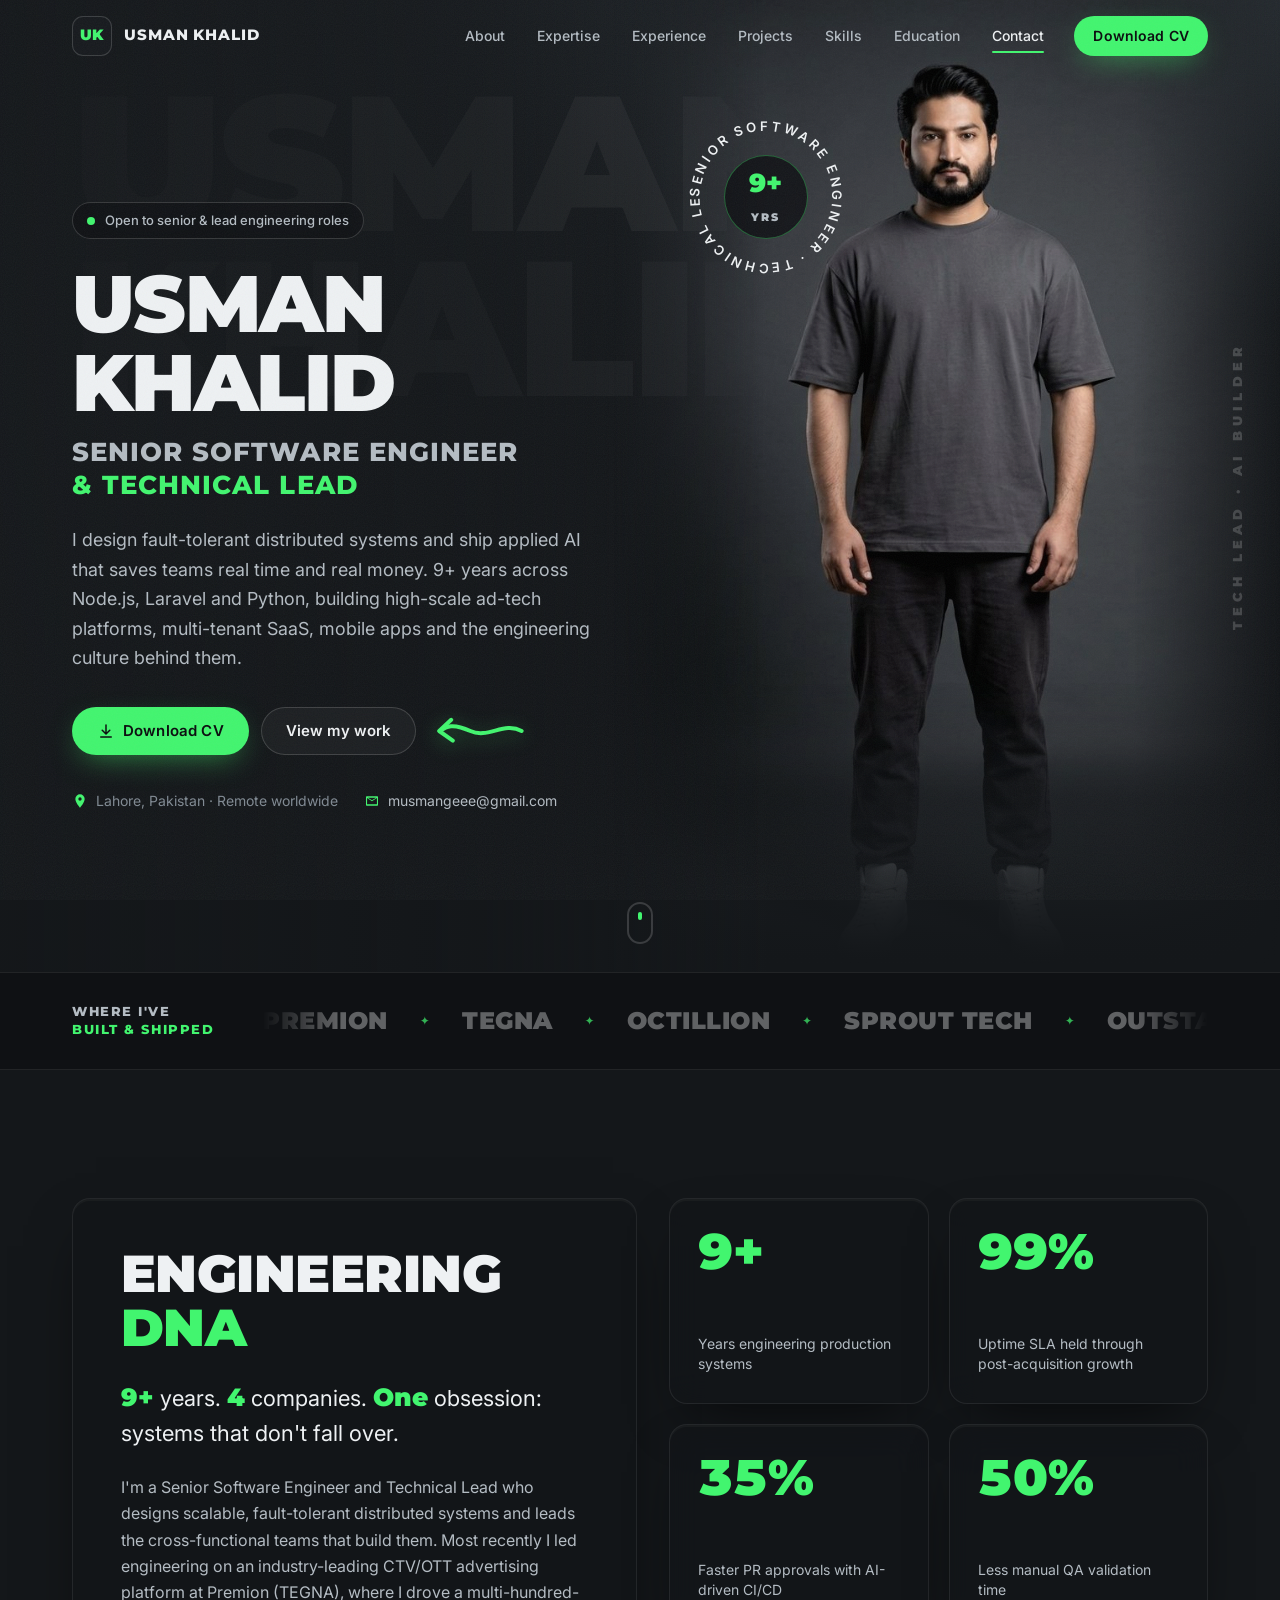
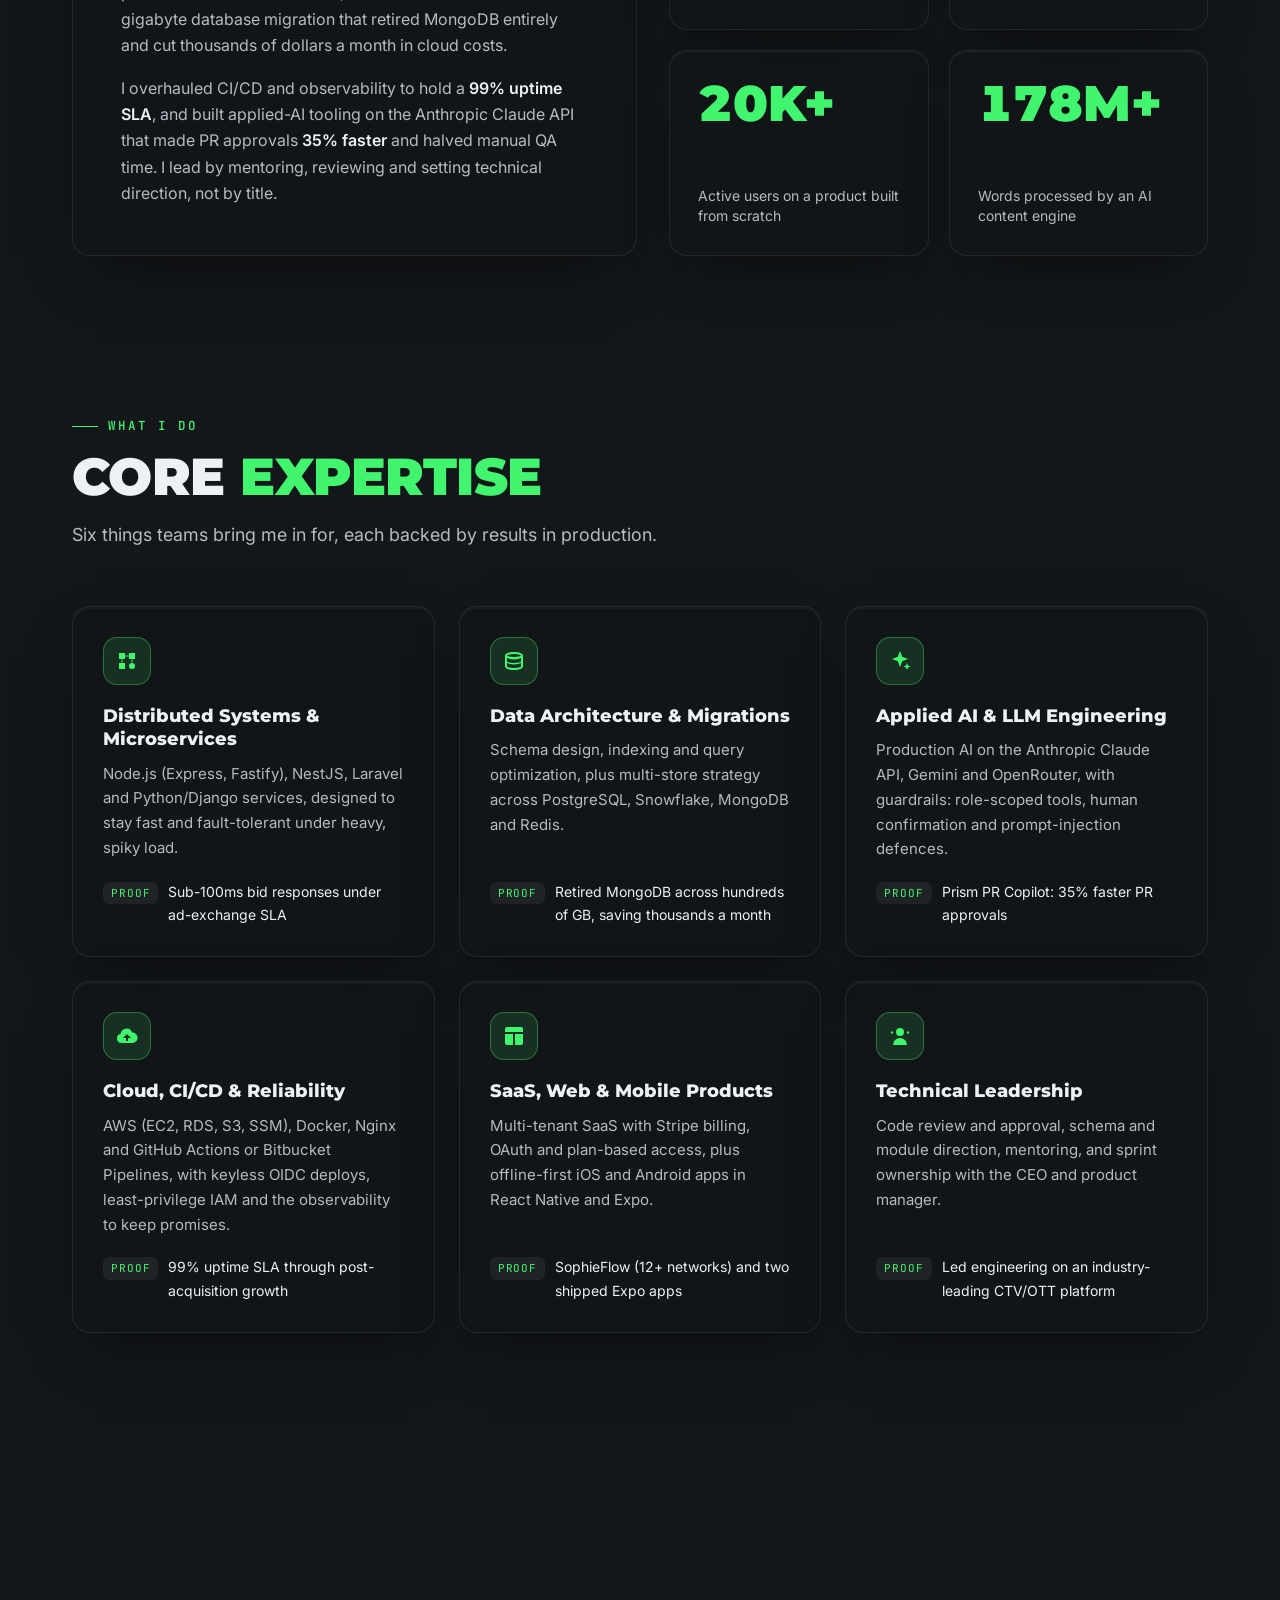
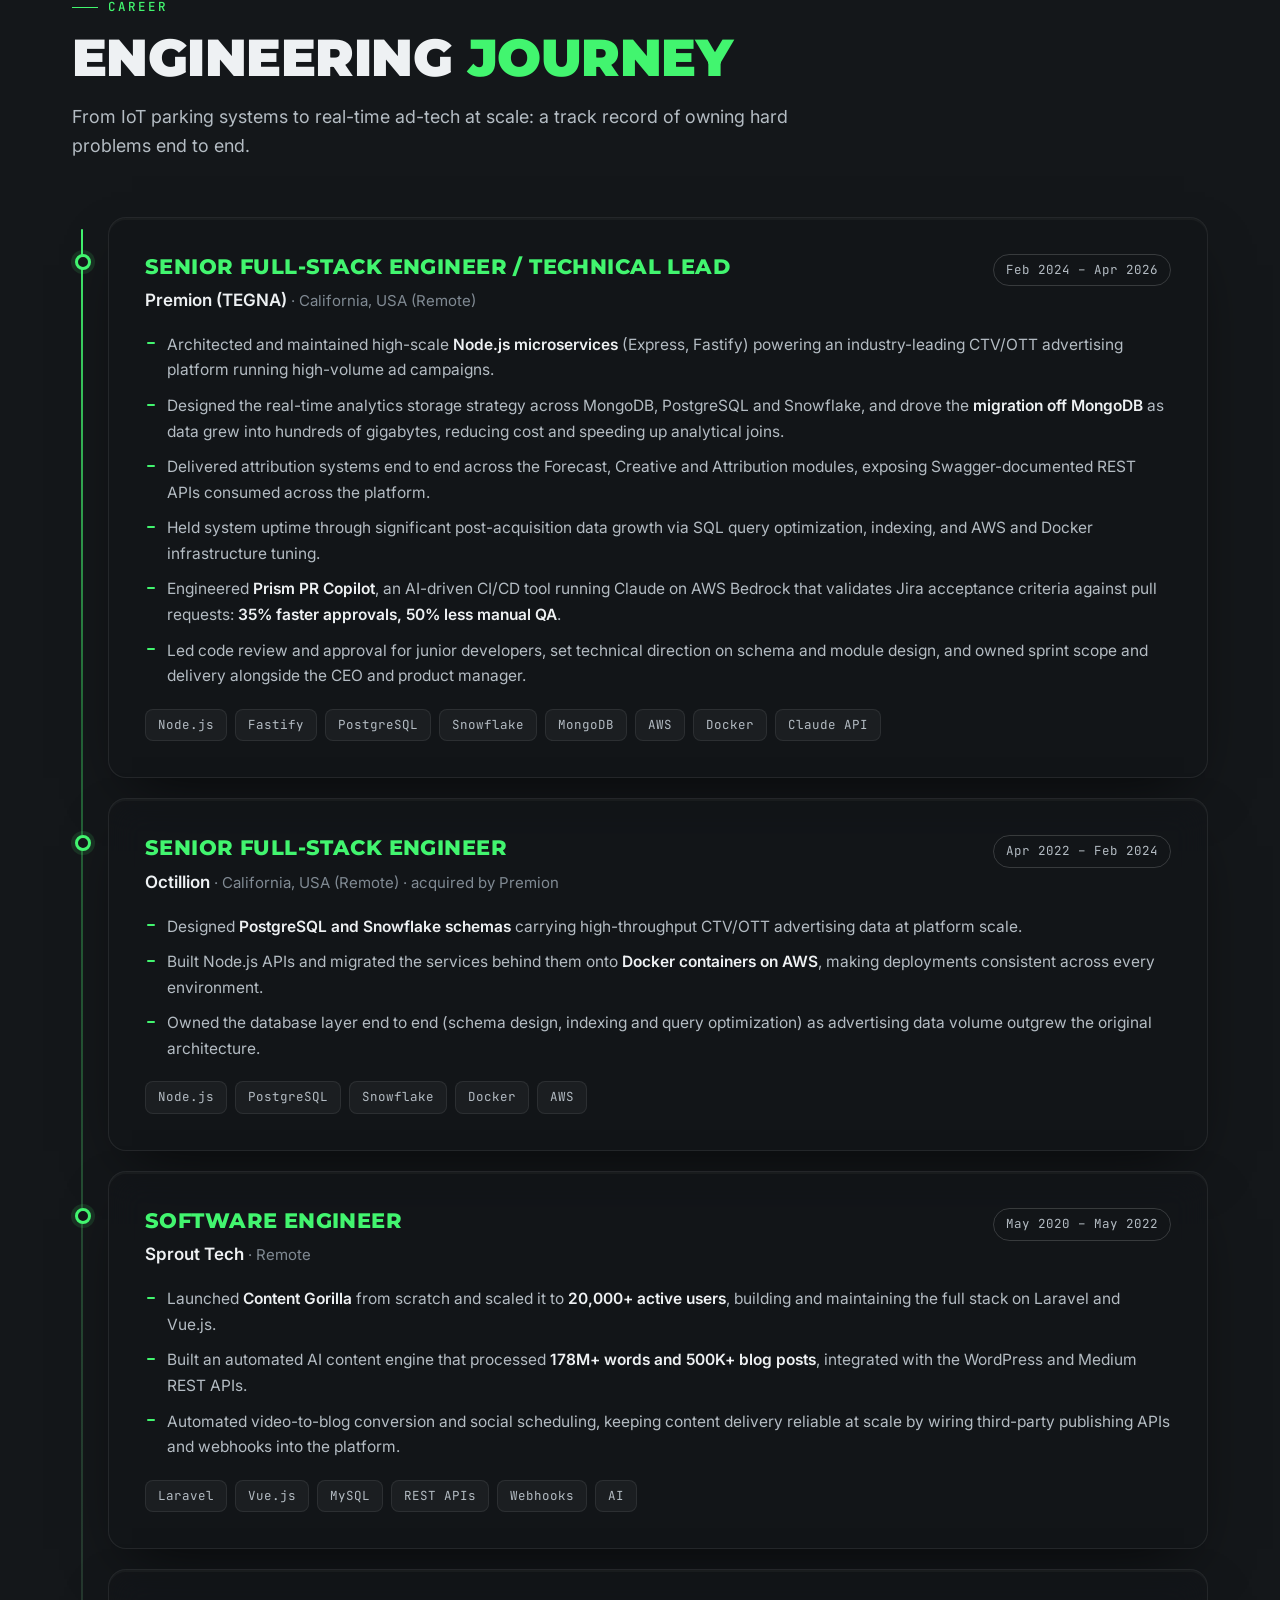
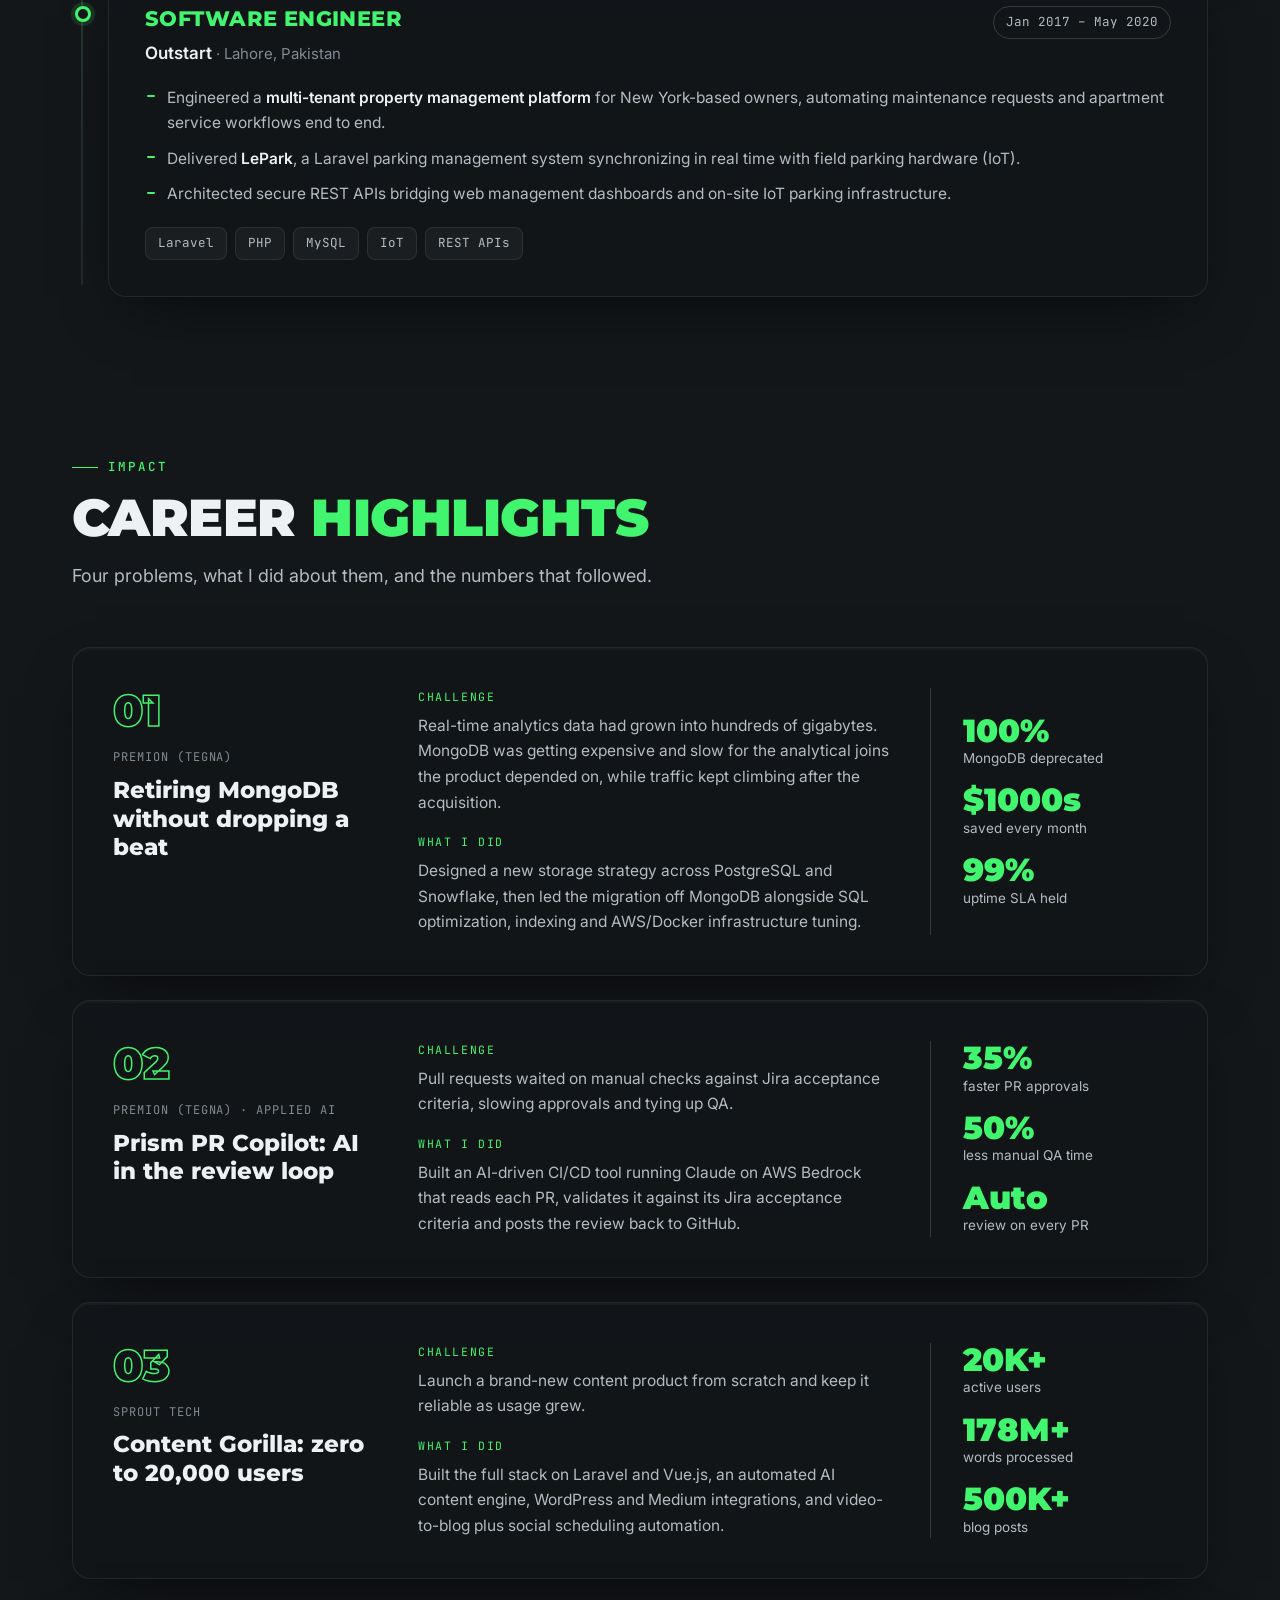
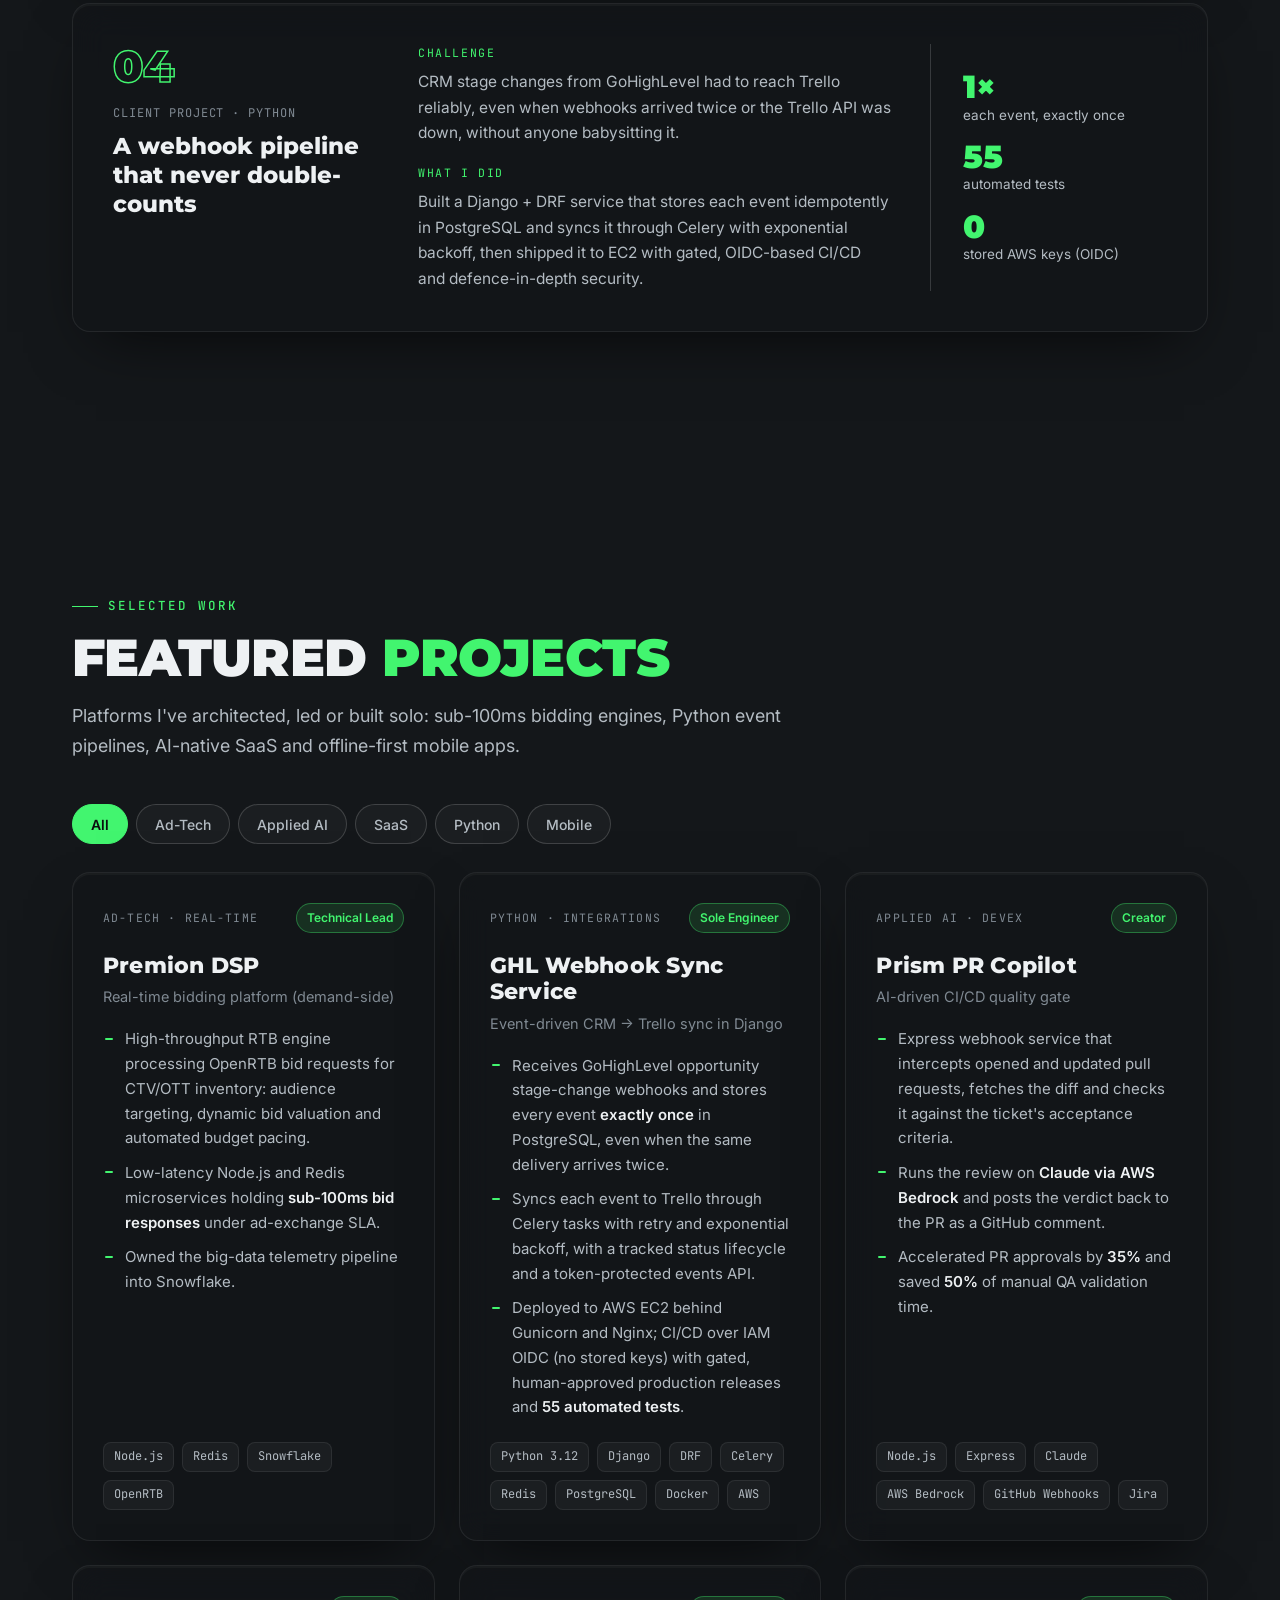
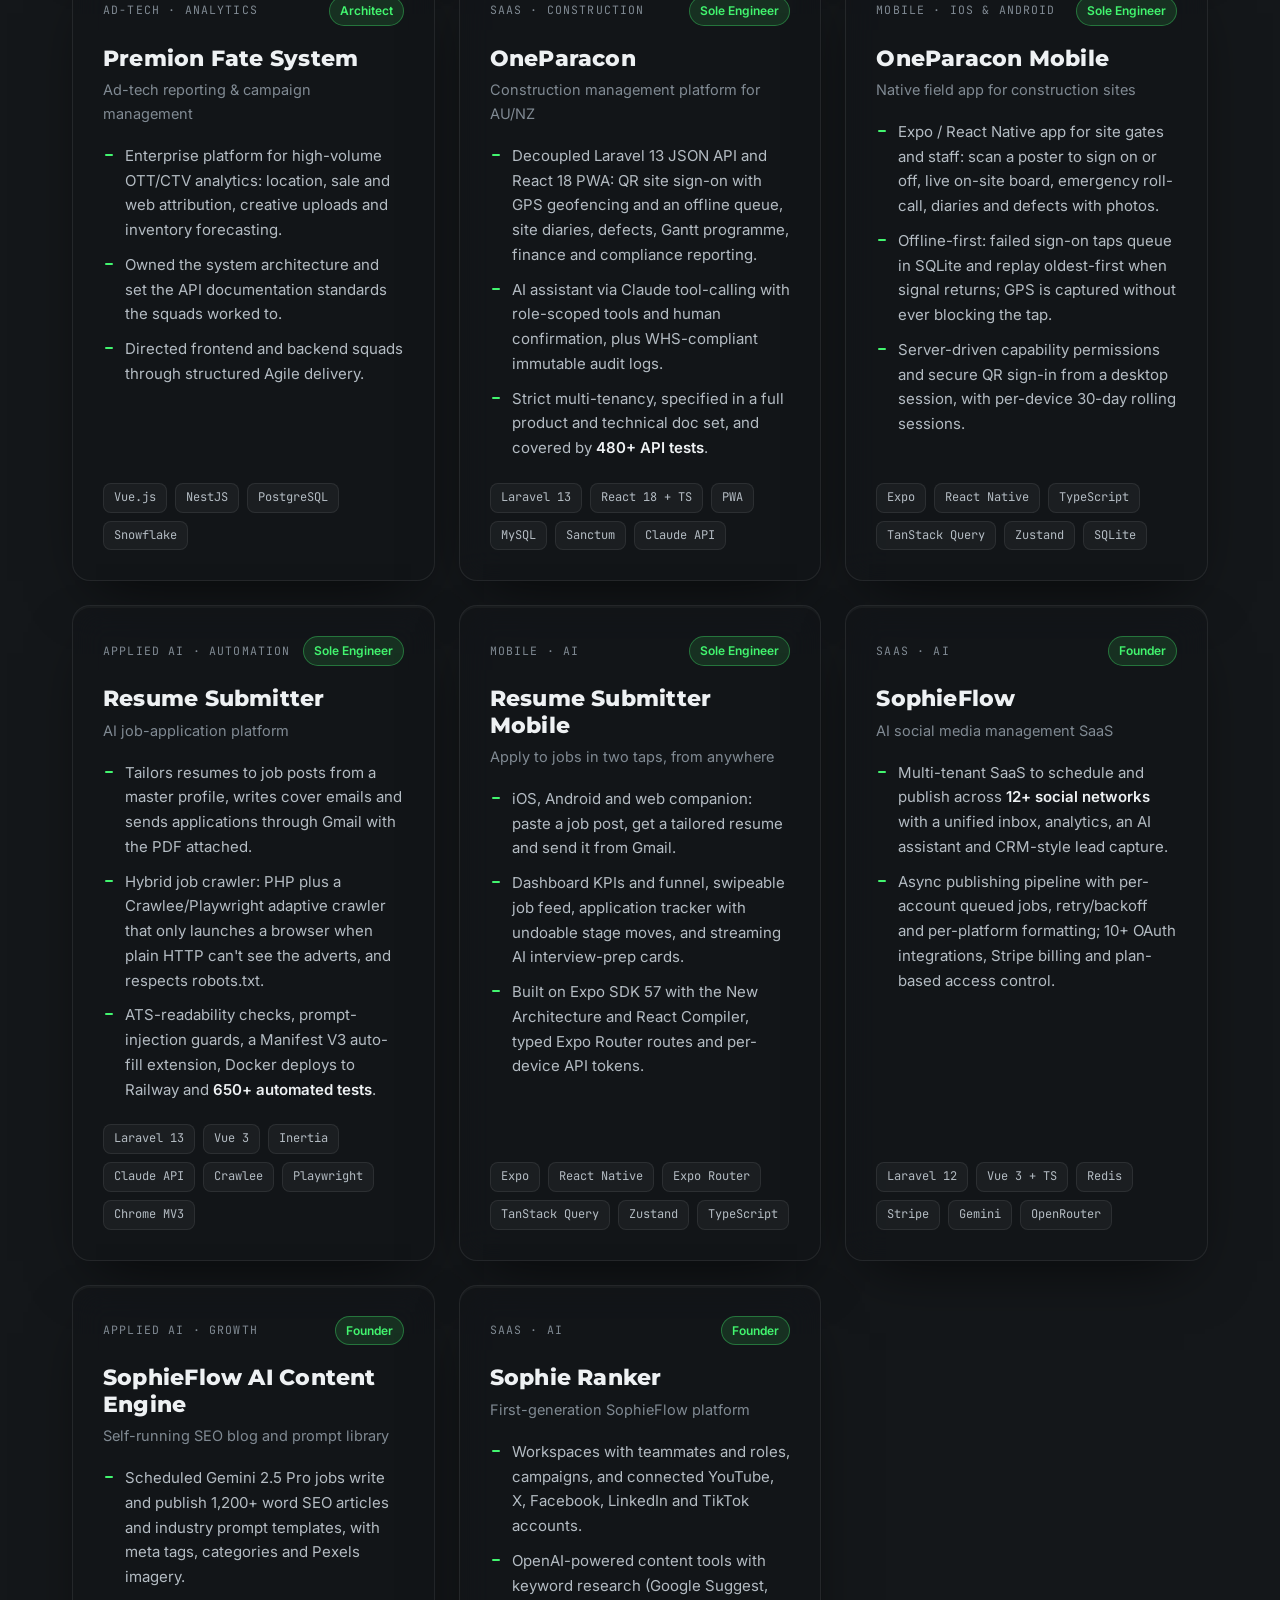
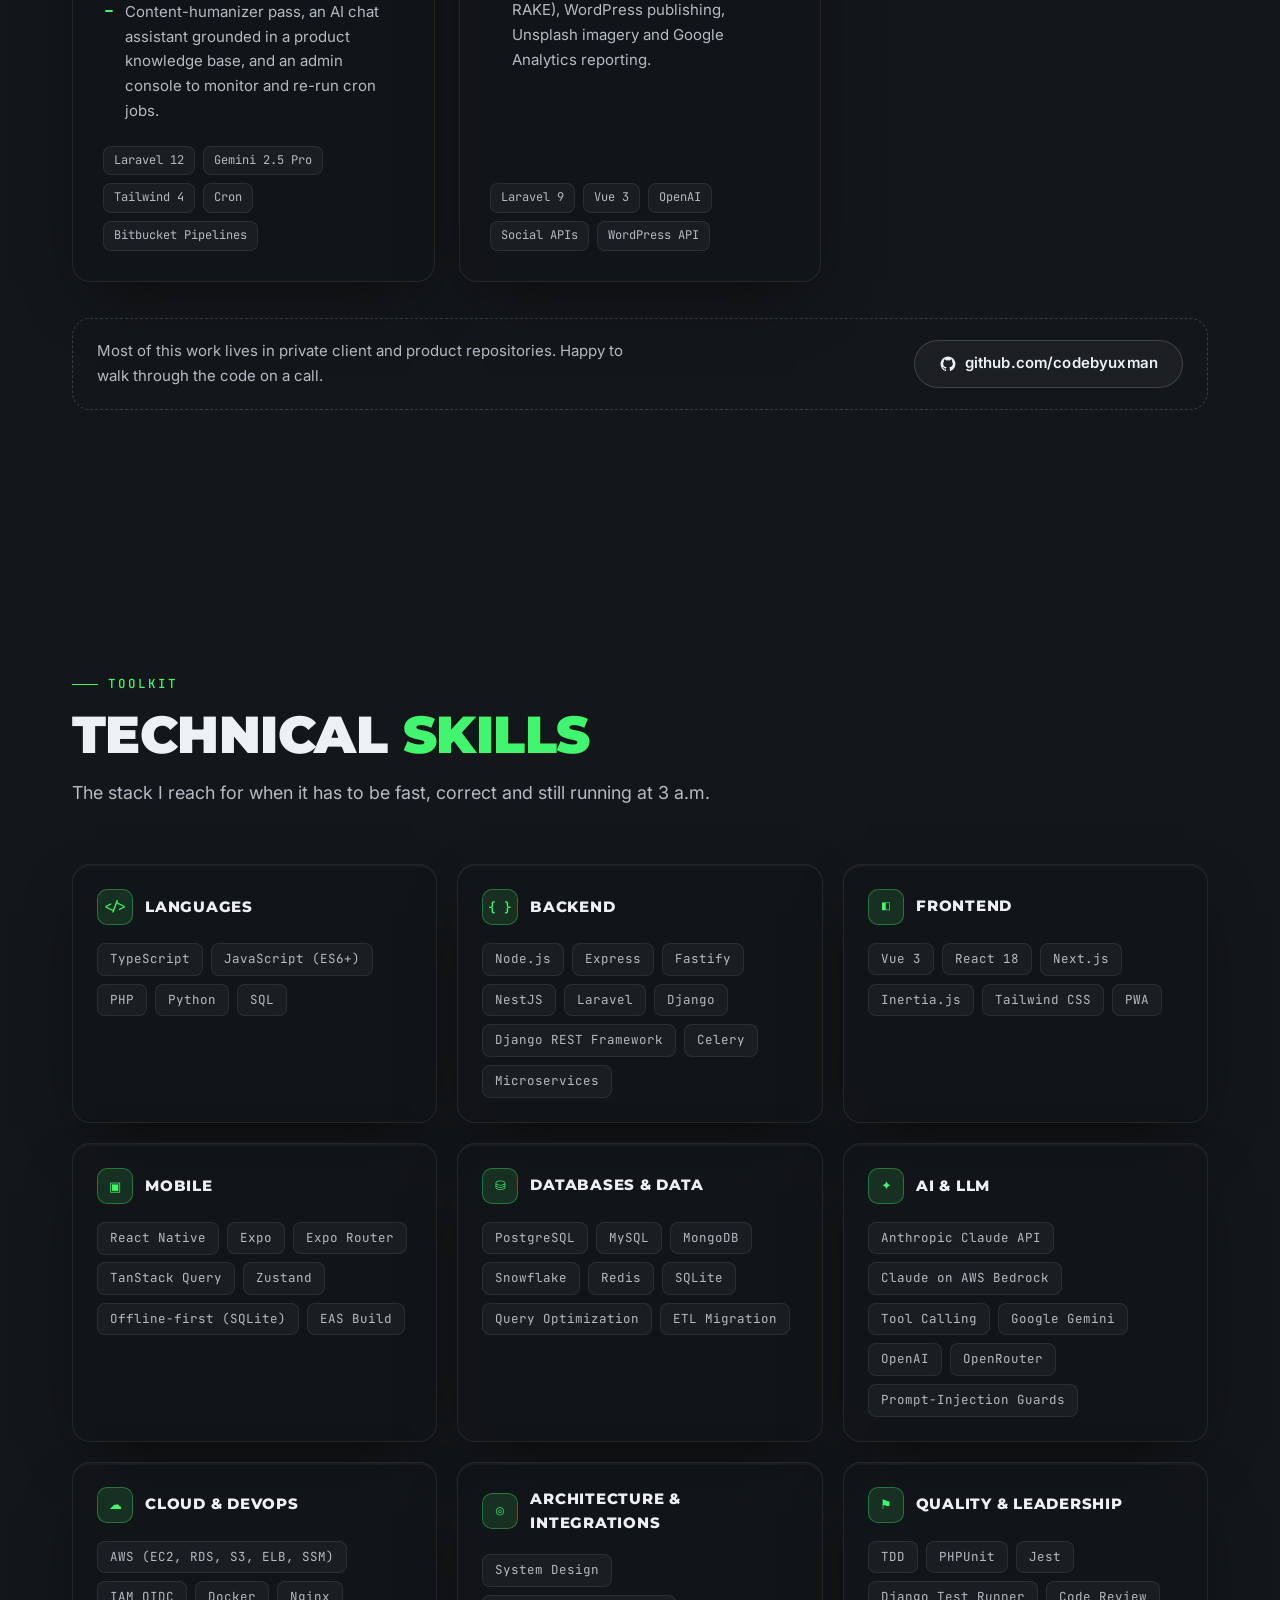
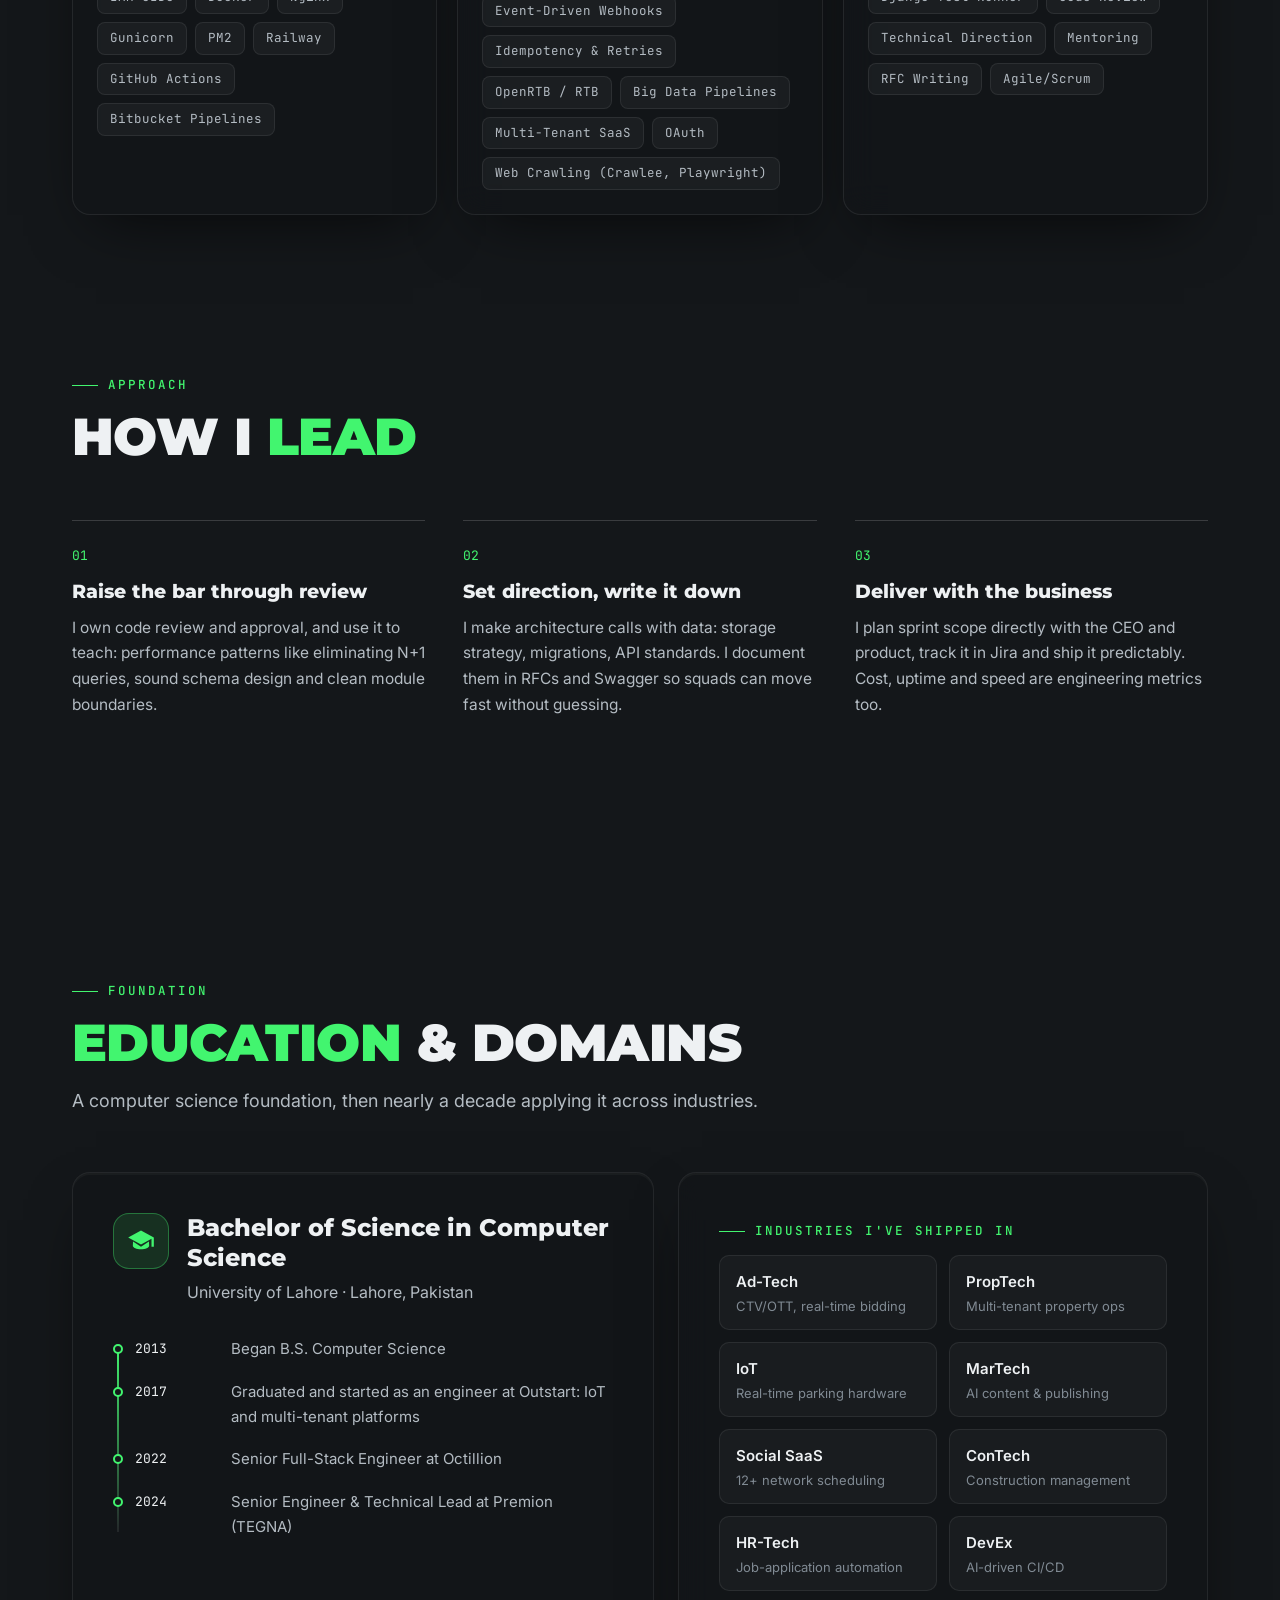
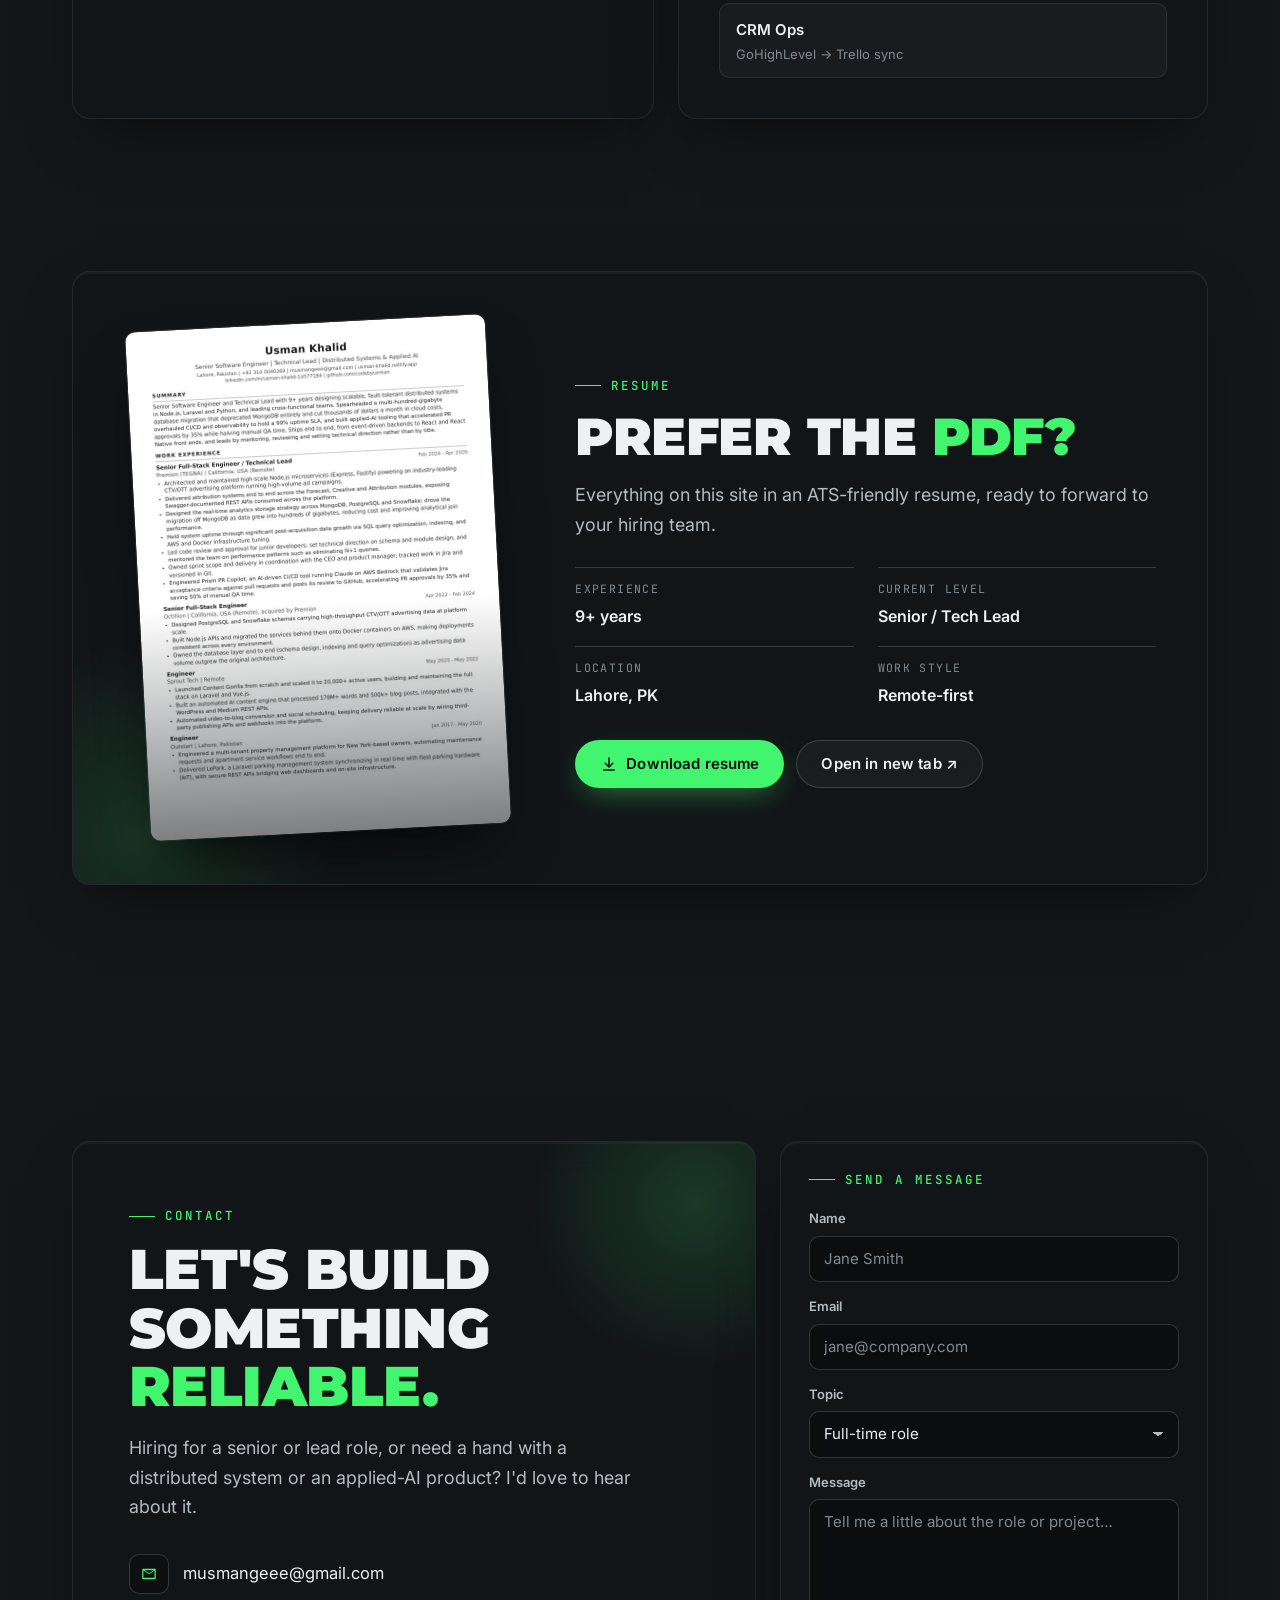
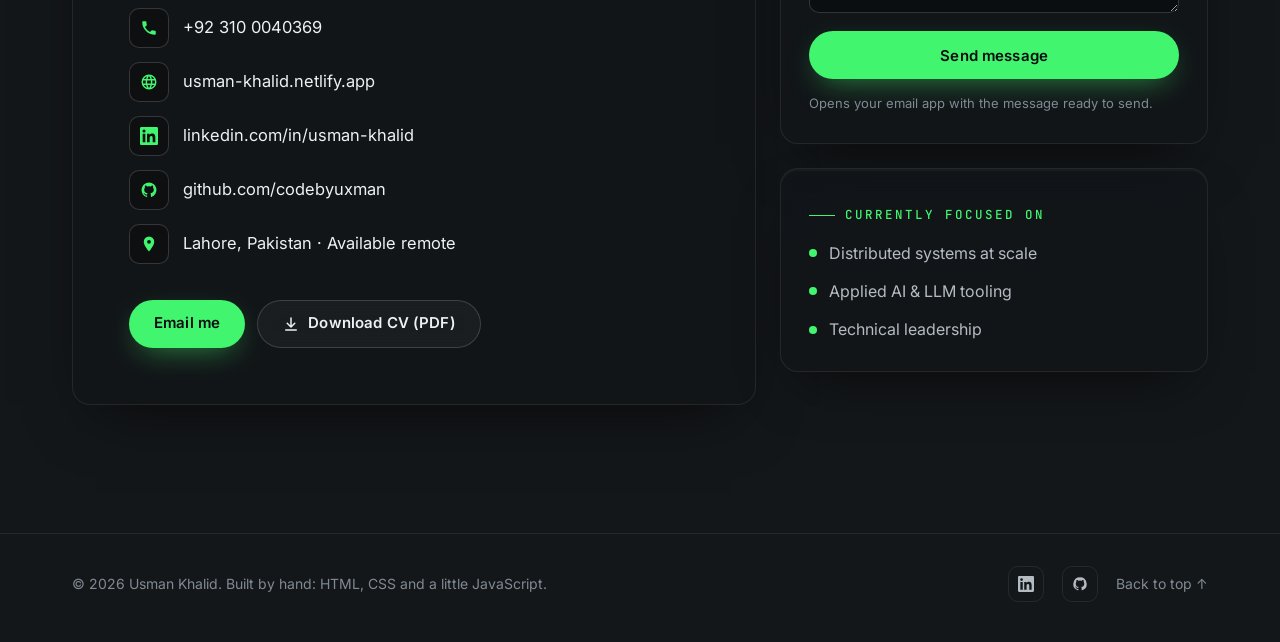
==== commit 945799c4: "Update resume with Python, mobile and AI work Rebuild the CV from resume/resume.html as an exact two" ====
--- a/index.html
+++ b/index.html
@@ -279,7 +279,7 @@
               <li>Designed the real-time analytics storage strategy across MongoDB, PostgreSQL and Snowflake, and drove the <strong>migration off MongoDB</strong> as data grew into hundreds of gigabytes, reducing cost and speeding up analytical joins.</li>
               <li>Delivered attribution systems end to end across the Forecast, Creative and Attribution modules, exposing Swagger-documented REST APIs consumed across the platform.</li>
               <li>Held system uptime through significant post-acquisition data growth via SQL query optimization, indexing, and AWS and Docker infrastructure tuning.</li>
-              <li>Engineered <strong>Prism PR Copilot</strong>, an open-source AI-driven CI/CD tool on the Anthropic Claude API that validates Jira acceptance criteria against pull requests: <strong>35% faster approvals, 50% less manual QA</strong>.</li>
+              <li>Engineered <strong>Prism PR Copilot</strong>, an AI-driven CI/CD tool running Claude on AWS Bedrock that validates Jira acceptance criteria against pull requests: <strong>35% faster approvals, 50% less manual QA</strong>.</li>
               <li>Led code review and approval for junior developers, set technical direction on schema and module design, and owned sprint scope and delivery alongside the CEO and product manager.</li>
             </ul>
             <ul class="chips">
@@ -374,7 +374,7 @@
           <article class="case card reveal">
             <div class="case__intro">
               <span class="case__num">02</span>
-              <p class="case__company">Premion (TEGNA) · Open source</p>
+              <p class="case__company">Premion (TEGNA) · Applied AI</p>
               <h3>Prism PR Copilot: AI in the review loop</h3>
             </div>
             <div class="case__body">
@@ -384,10 +384,10 @@
               </div>
               <div>
                 <p class="case__label">What I did</p>
-                <p>Built an open-source, AI-driven CI/CD tool on the Anthropic Claude API that reads each PR and validates it against its Jira acceptance criteria automatically.</p>
-              </div>
-            </div>
-            <ul class="case__results" aria-label="Results"><li><strong>35%</strong><span>faster PR approvals</span></li><li><strong>50%</strong><span>less manual QA time</span></li><li><strong>OSS</strong><span>open-source tool</span></li></ul>
+                <p>Built an AI-driven CI/CD tool running Claude on AWS Bedrock that reads each PR, validates it against its Jira acceptance criteria and posts the review back to GitHub.</p>
+              </div>
+            </div>
+            <ul class="case__results" aria-label="Results"><li><strong>35%</strong><span>faster PR approvals</span></li><li><strong>50%</strong><span>less manual QA time</span></li><li><strong>Auto</strong><span>review on every PR</span></li></ul>
           </article>
           <article class="case card reveal">
             <div class="case__intro">
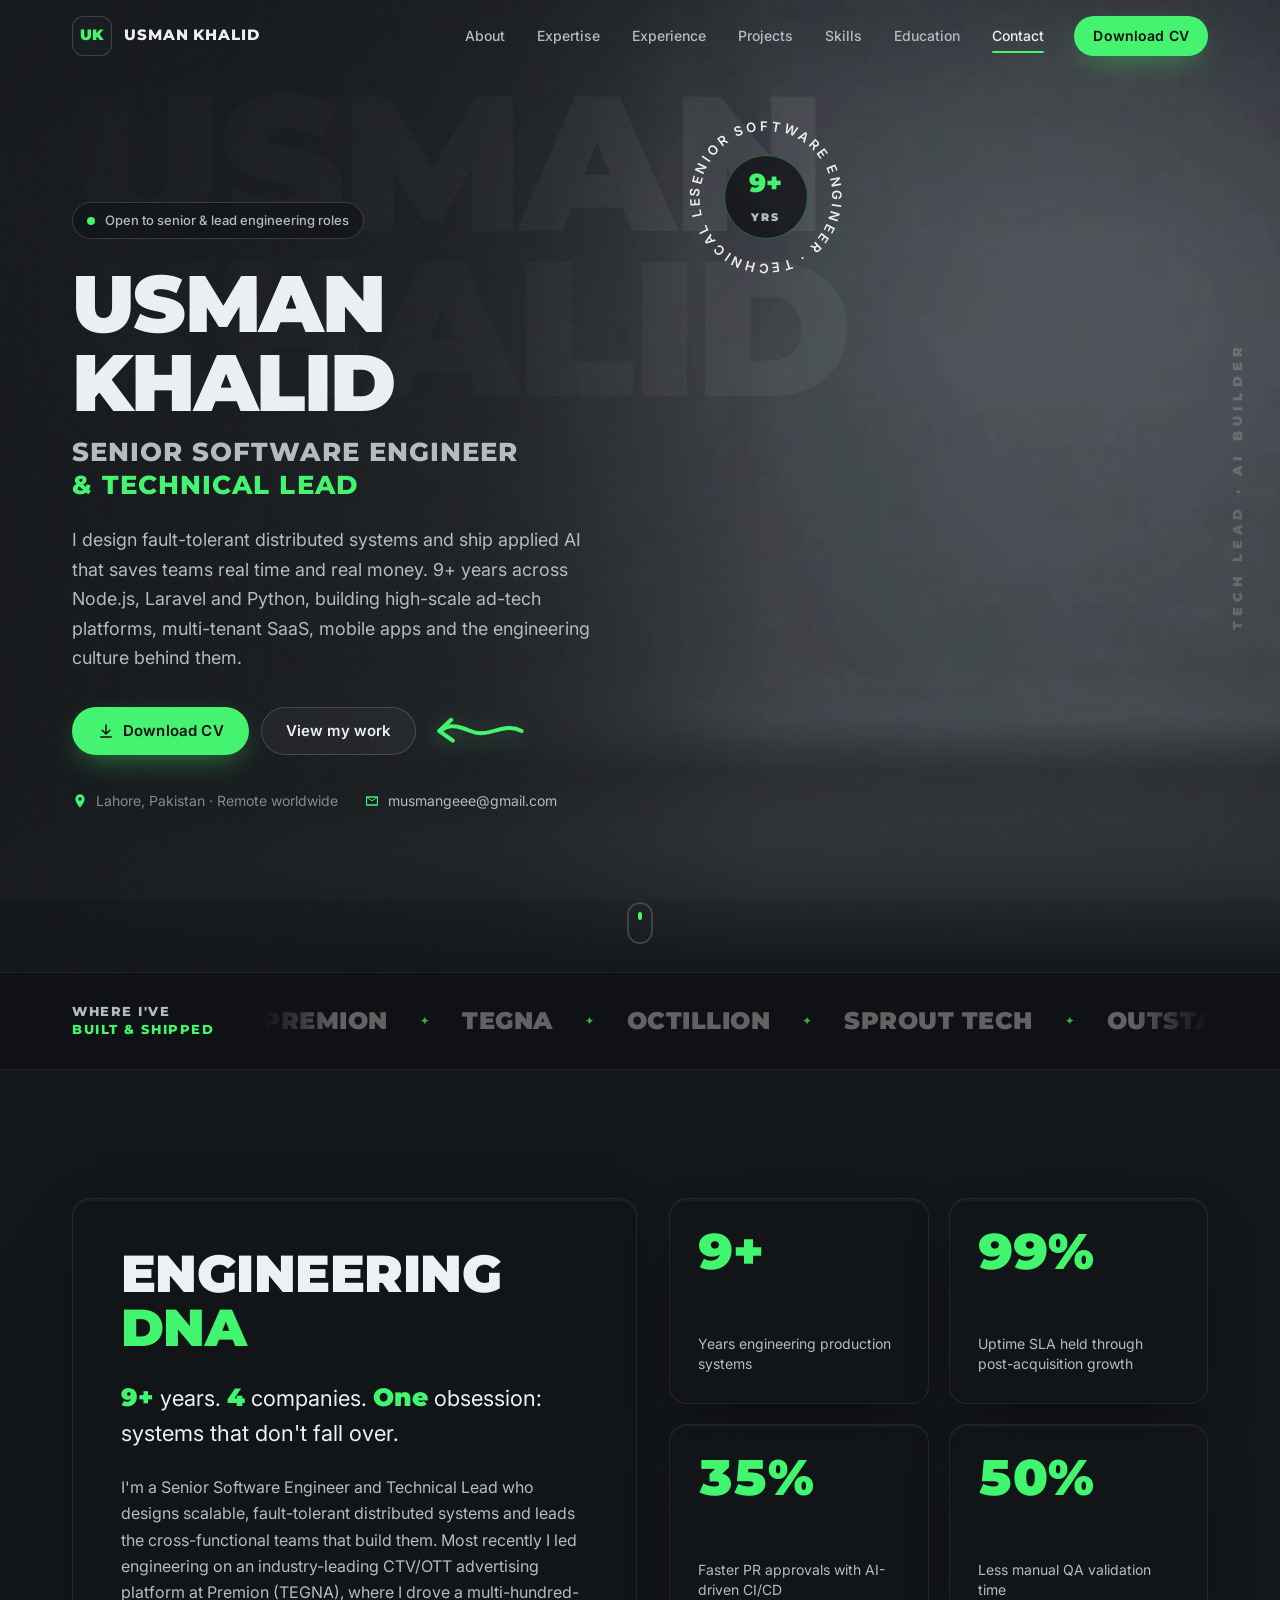
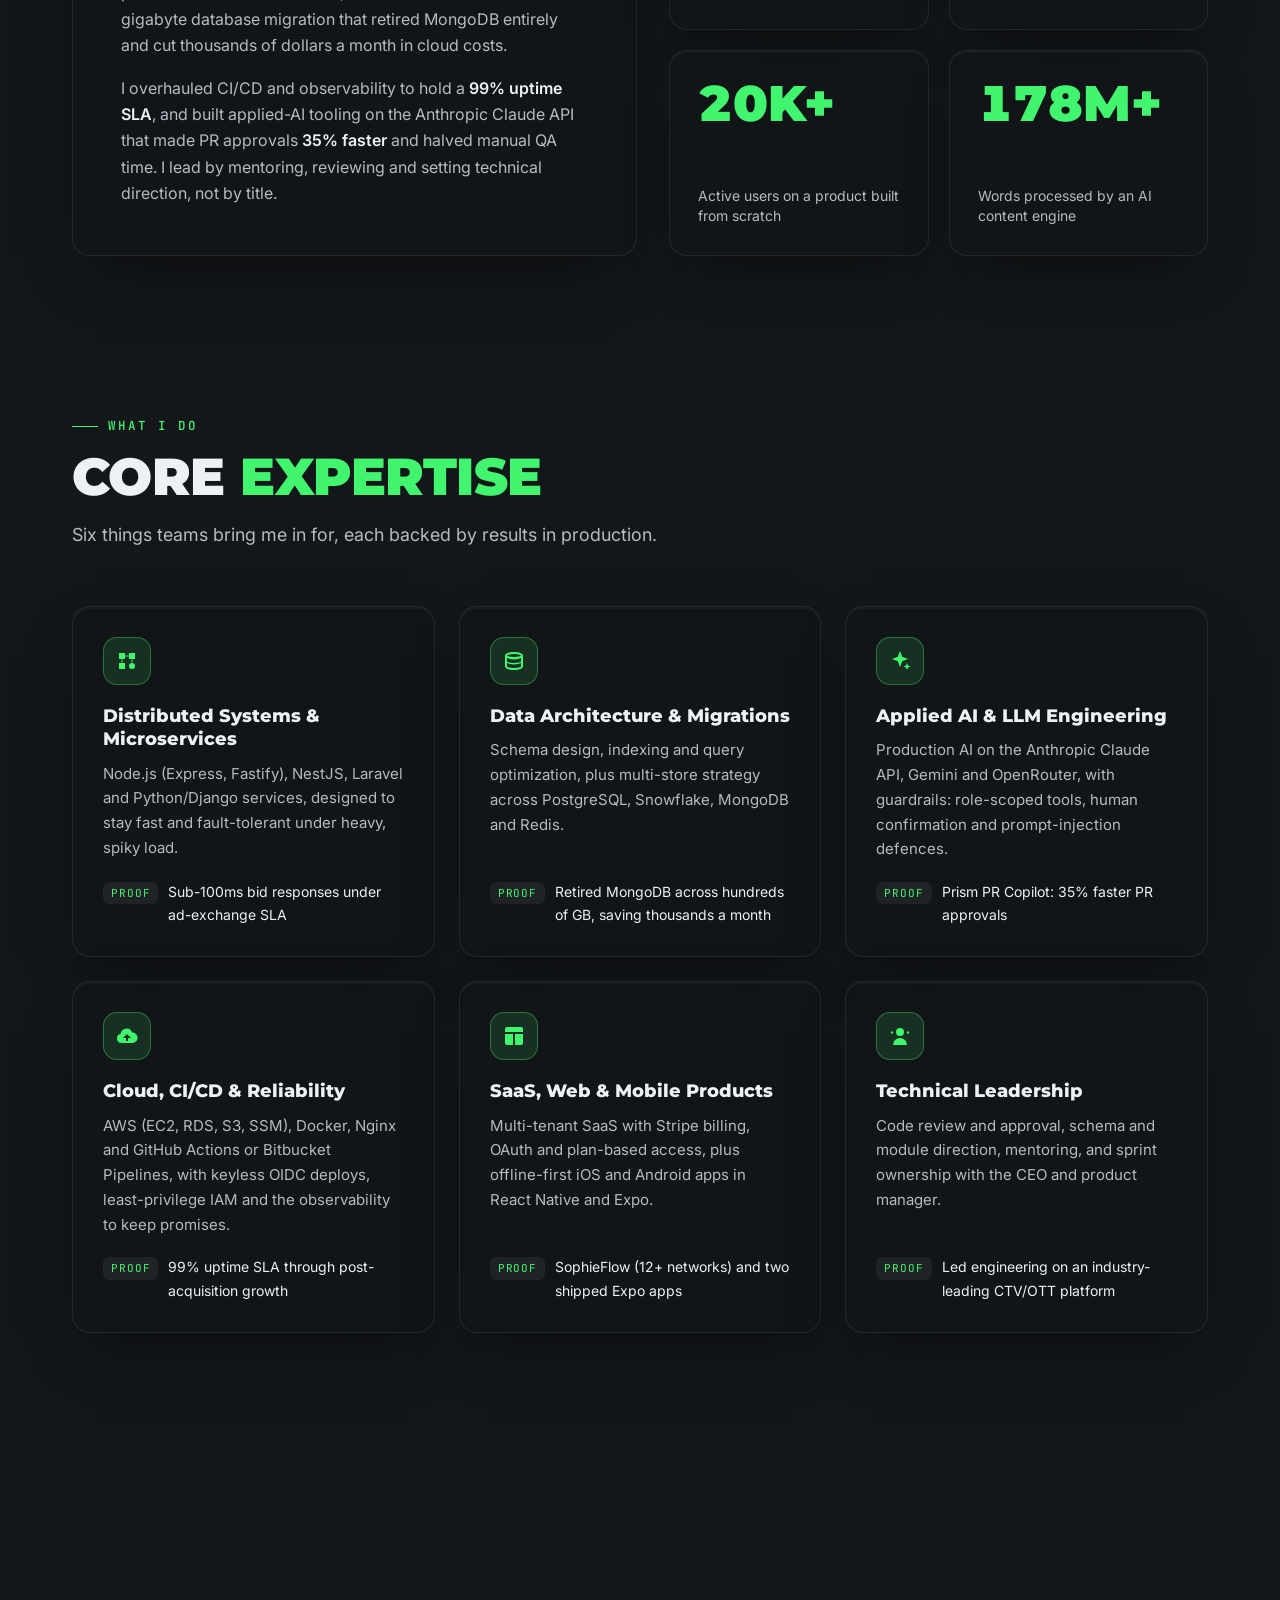
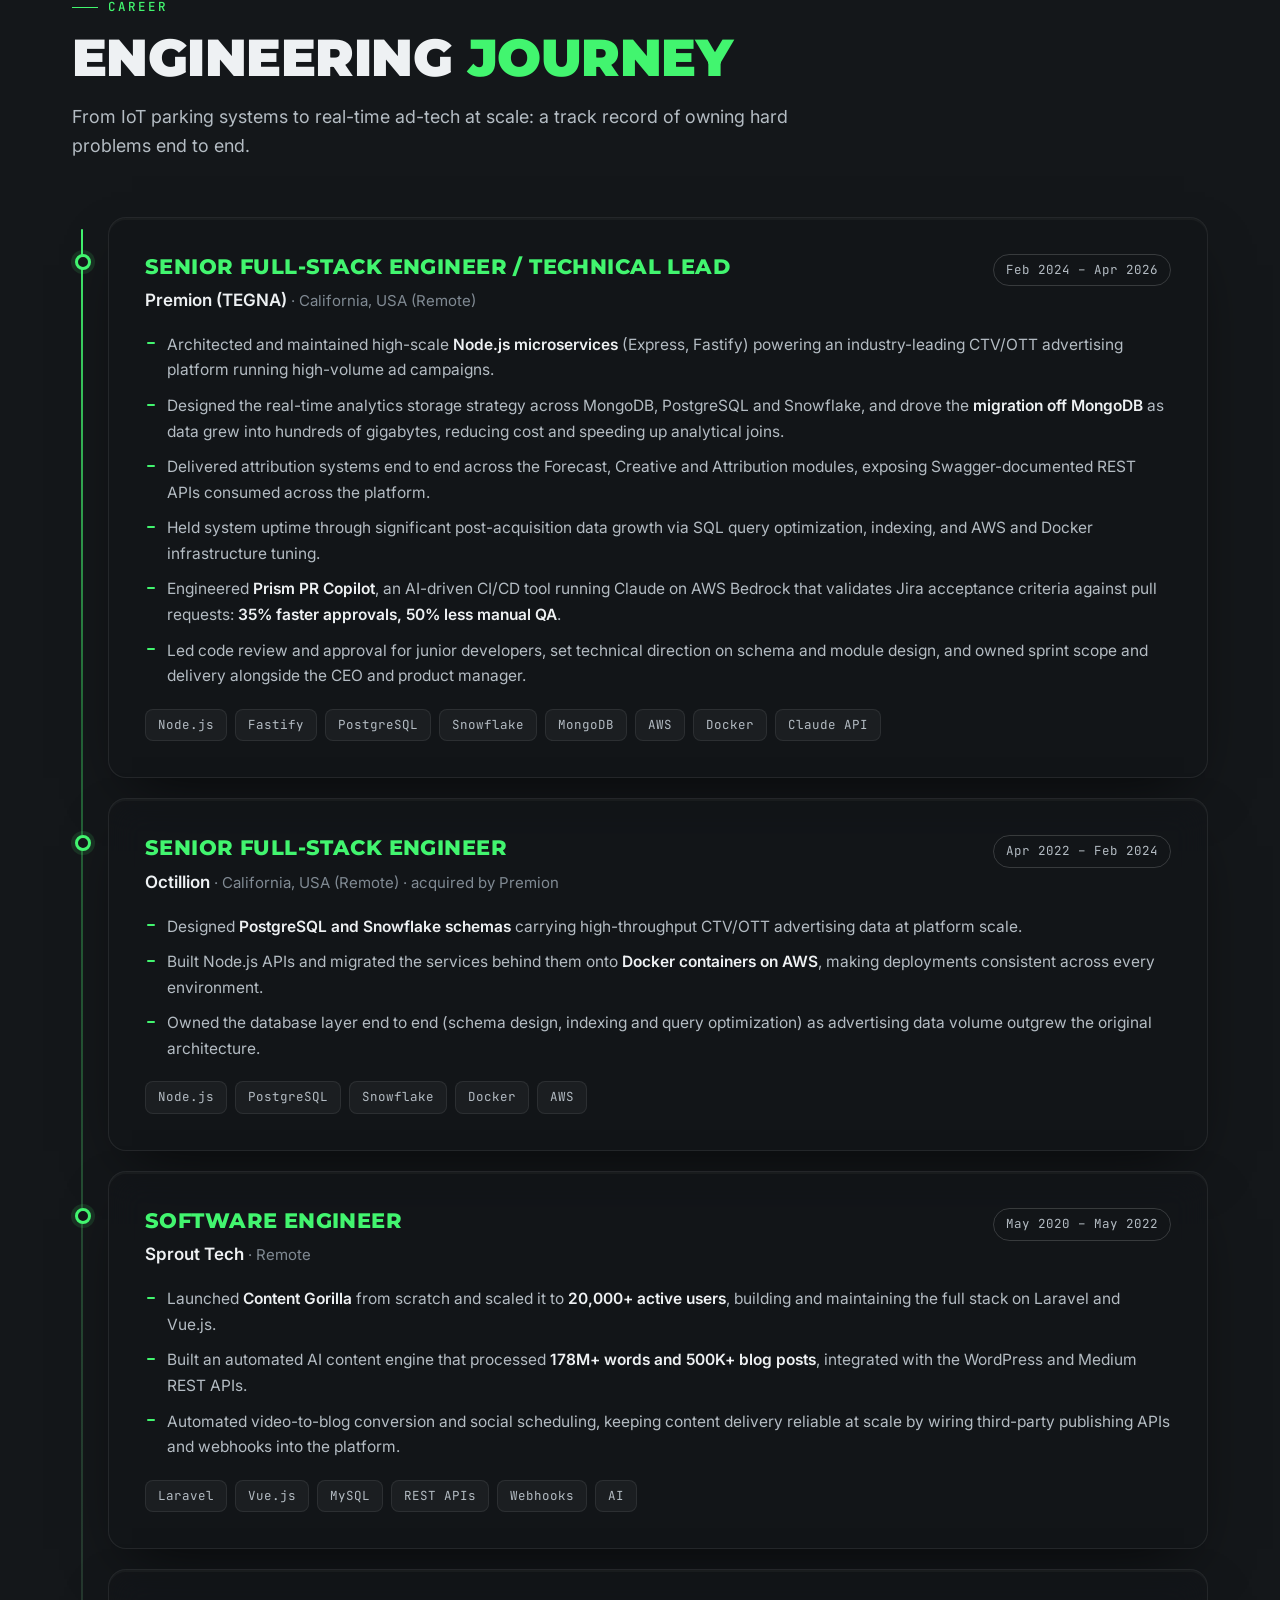
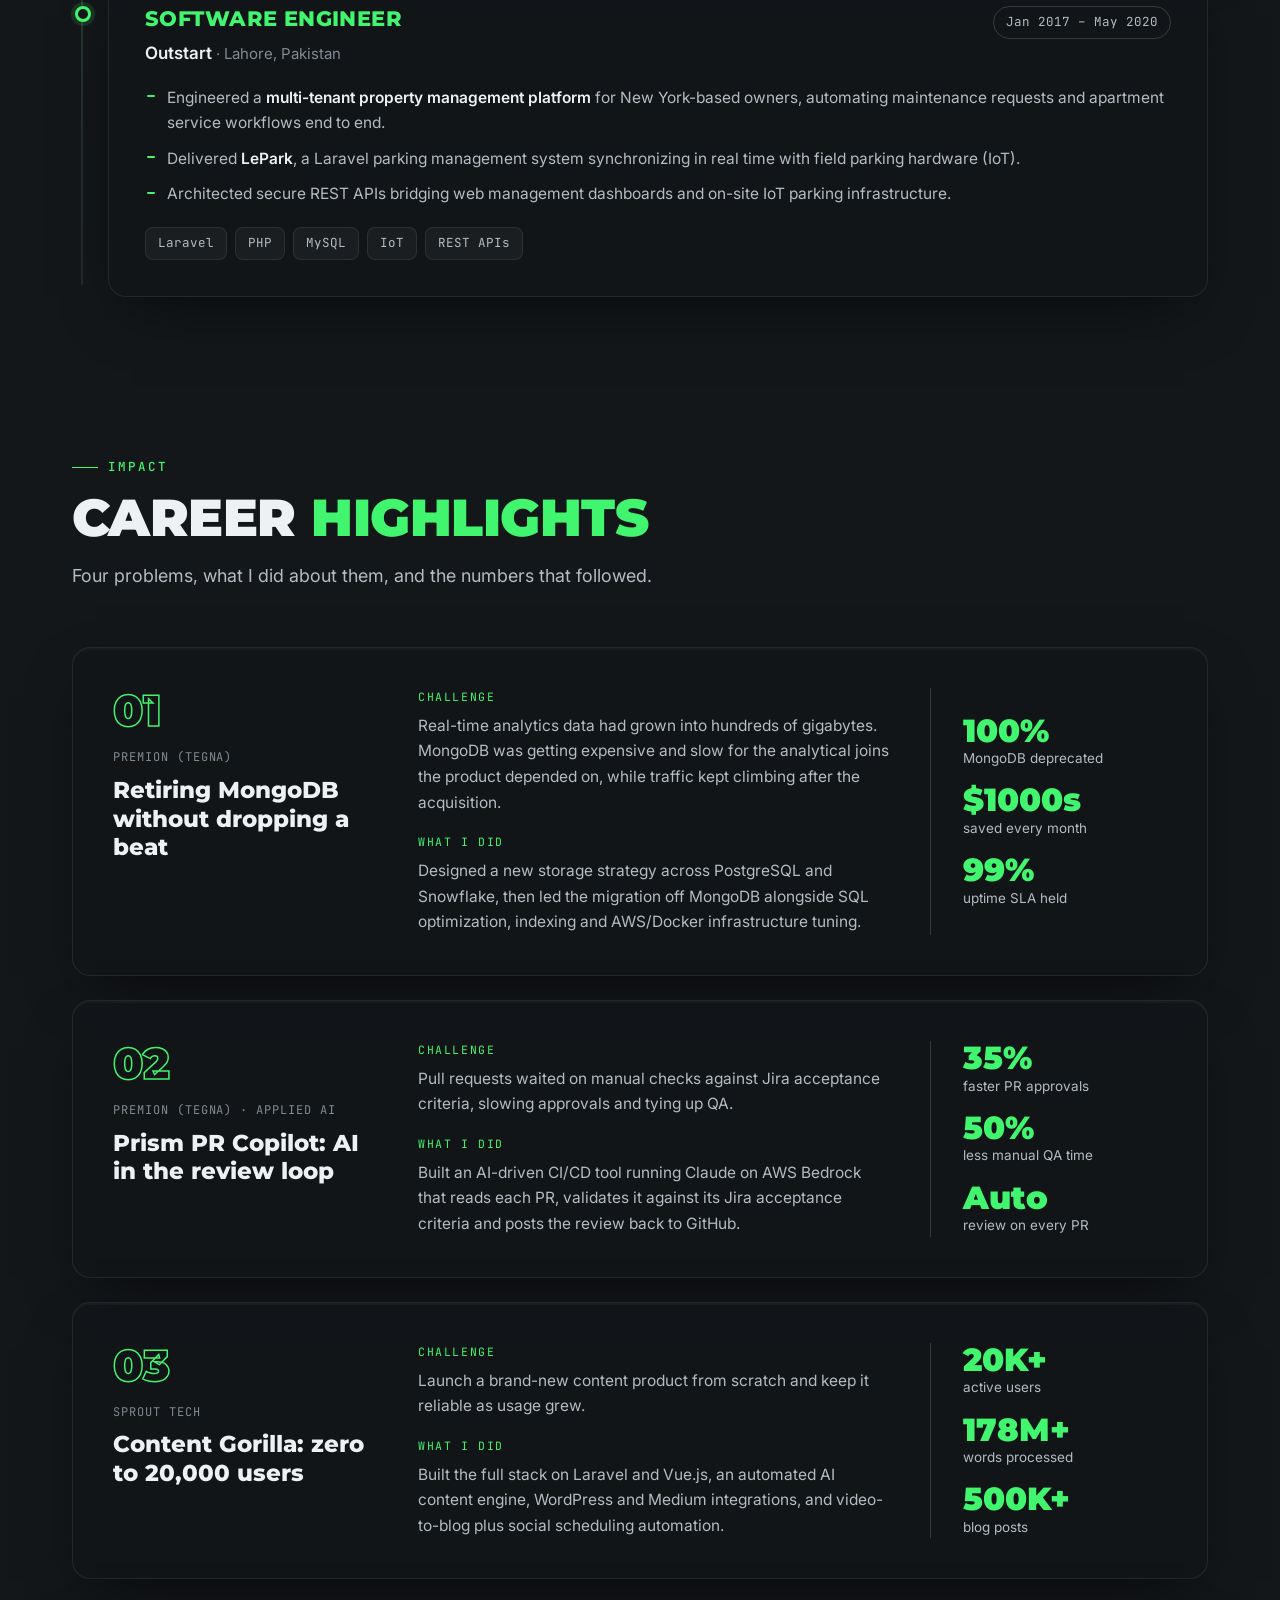
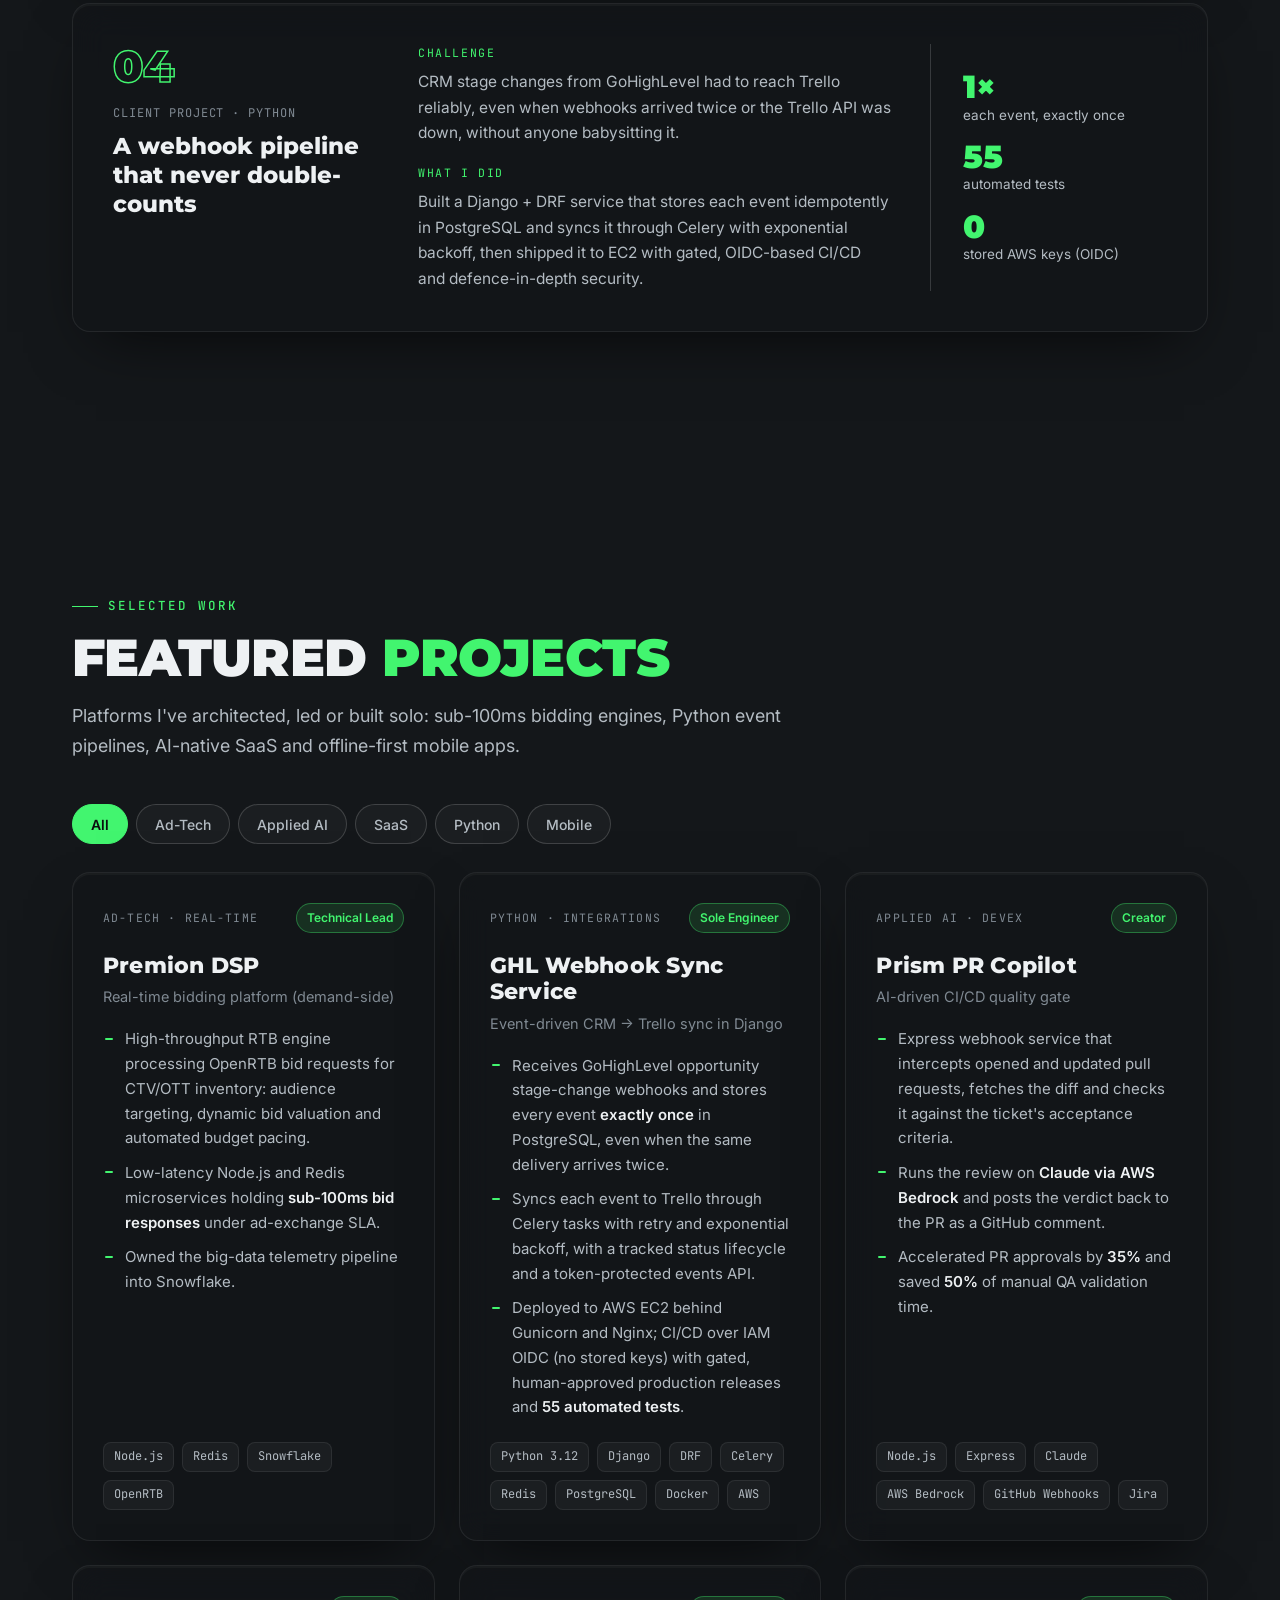
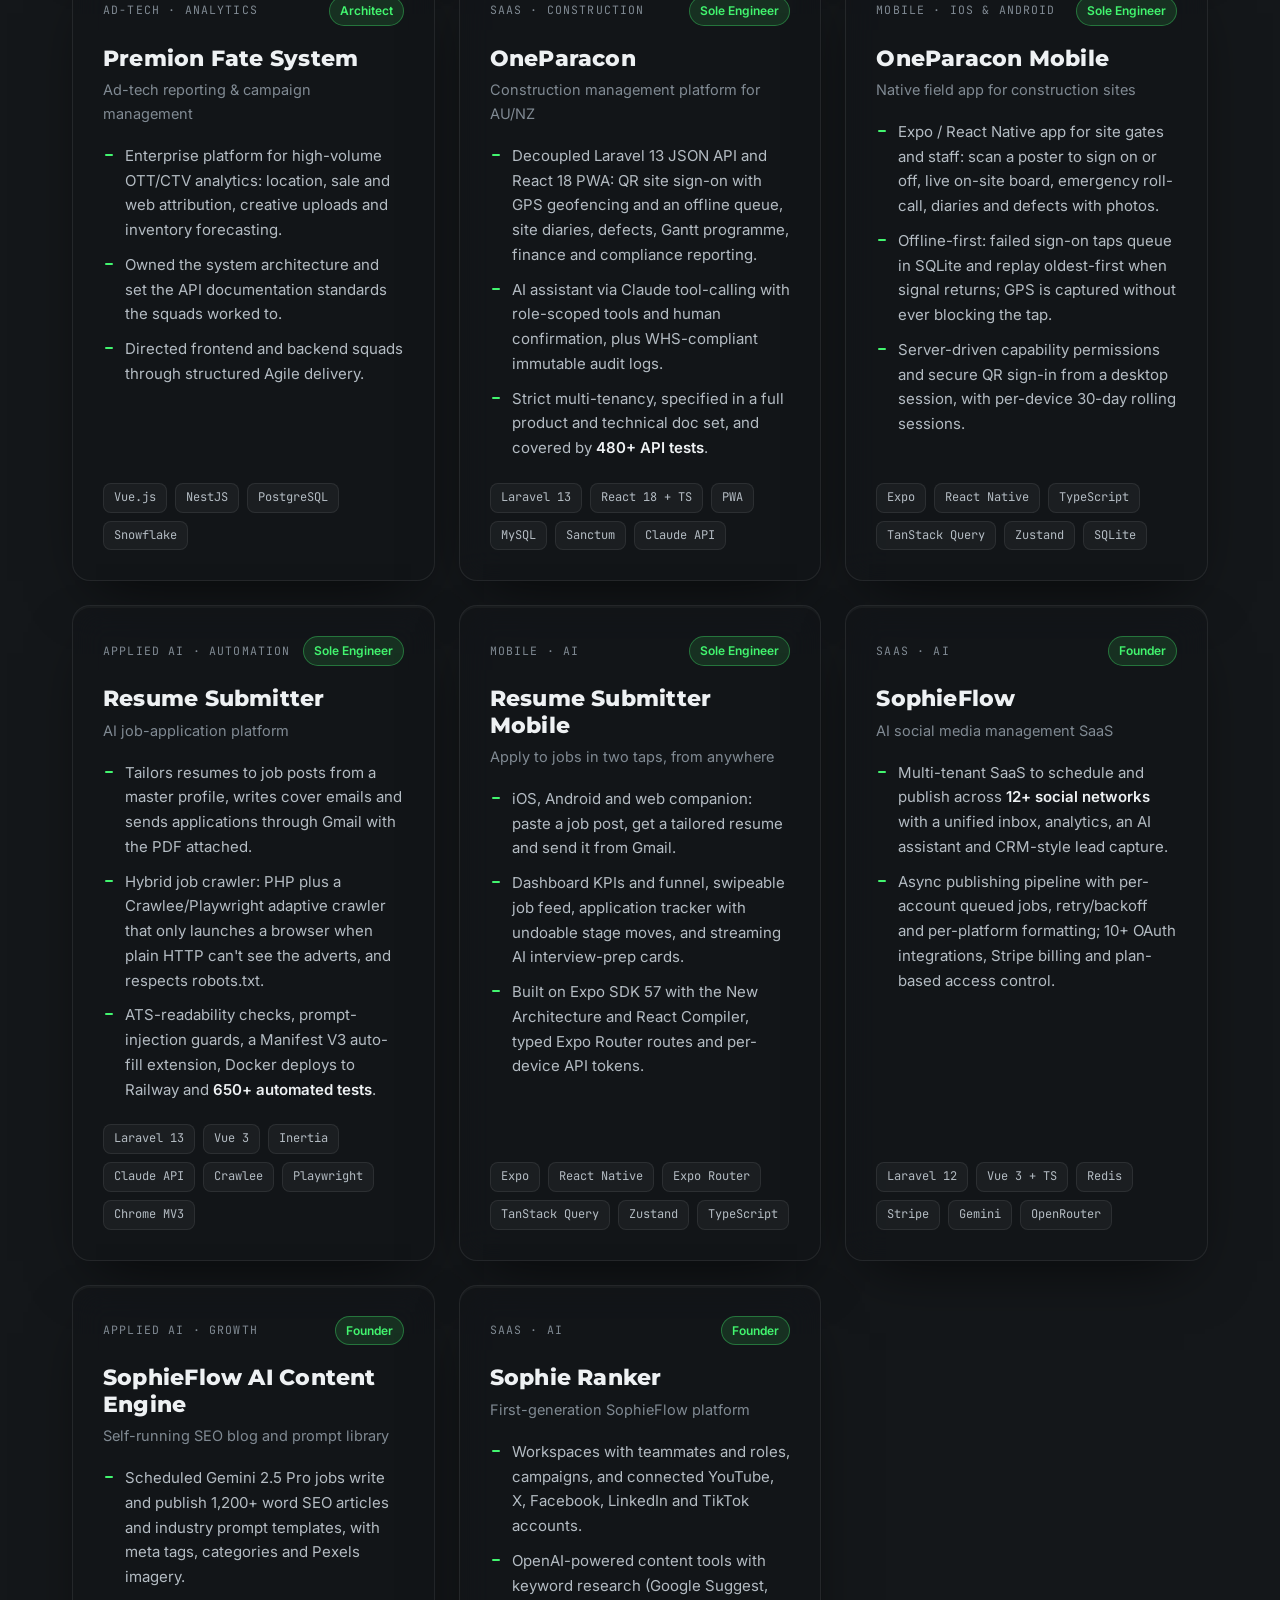
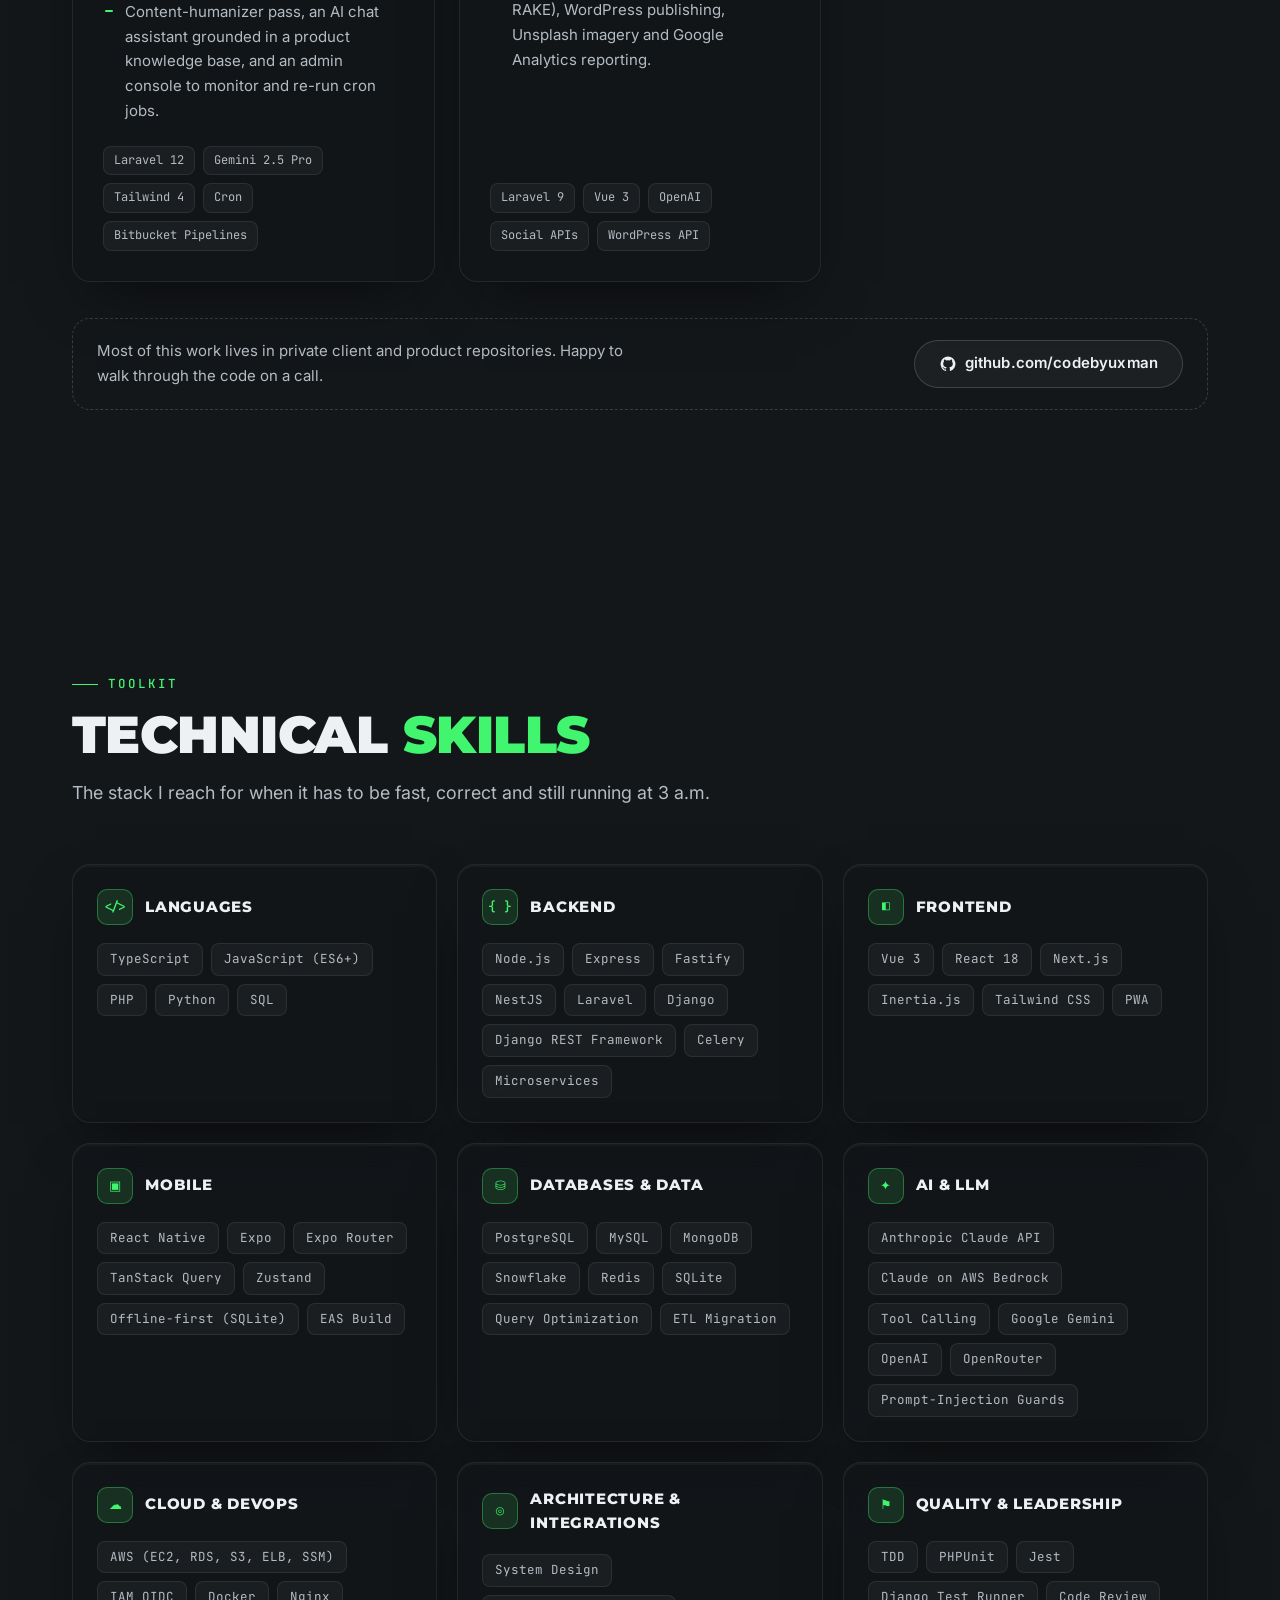
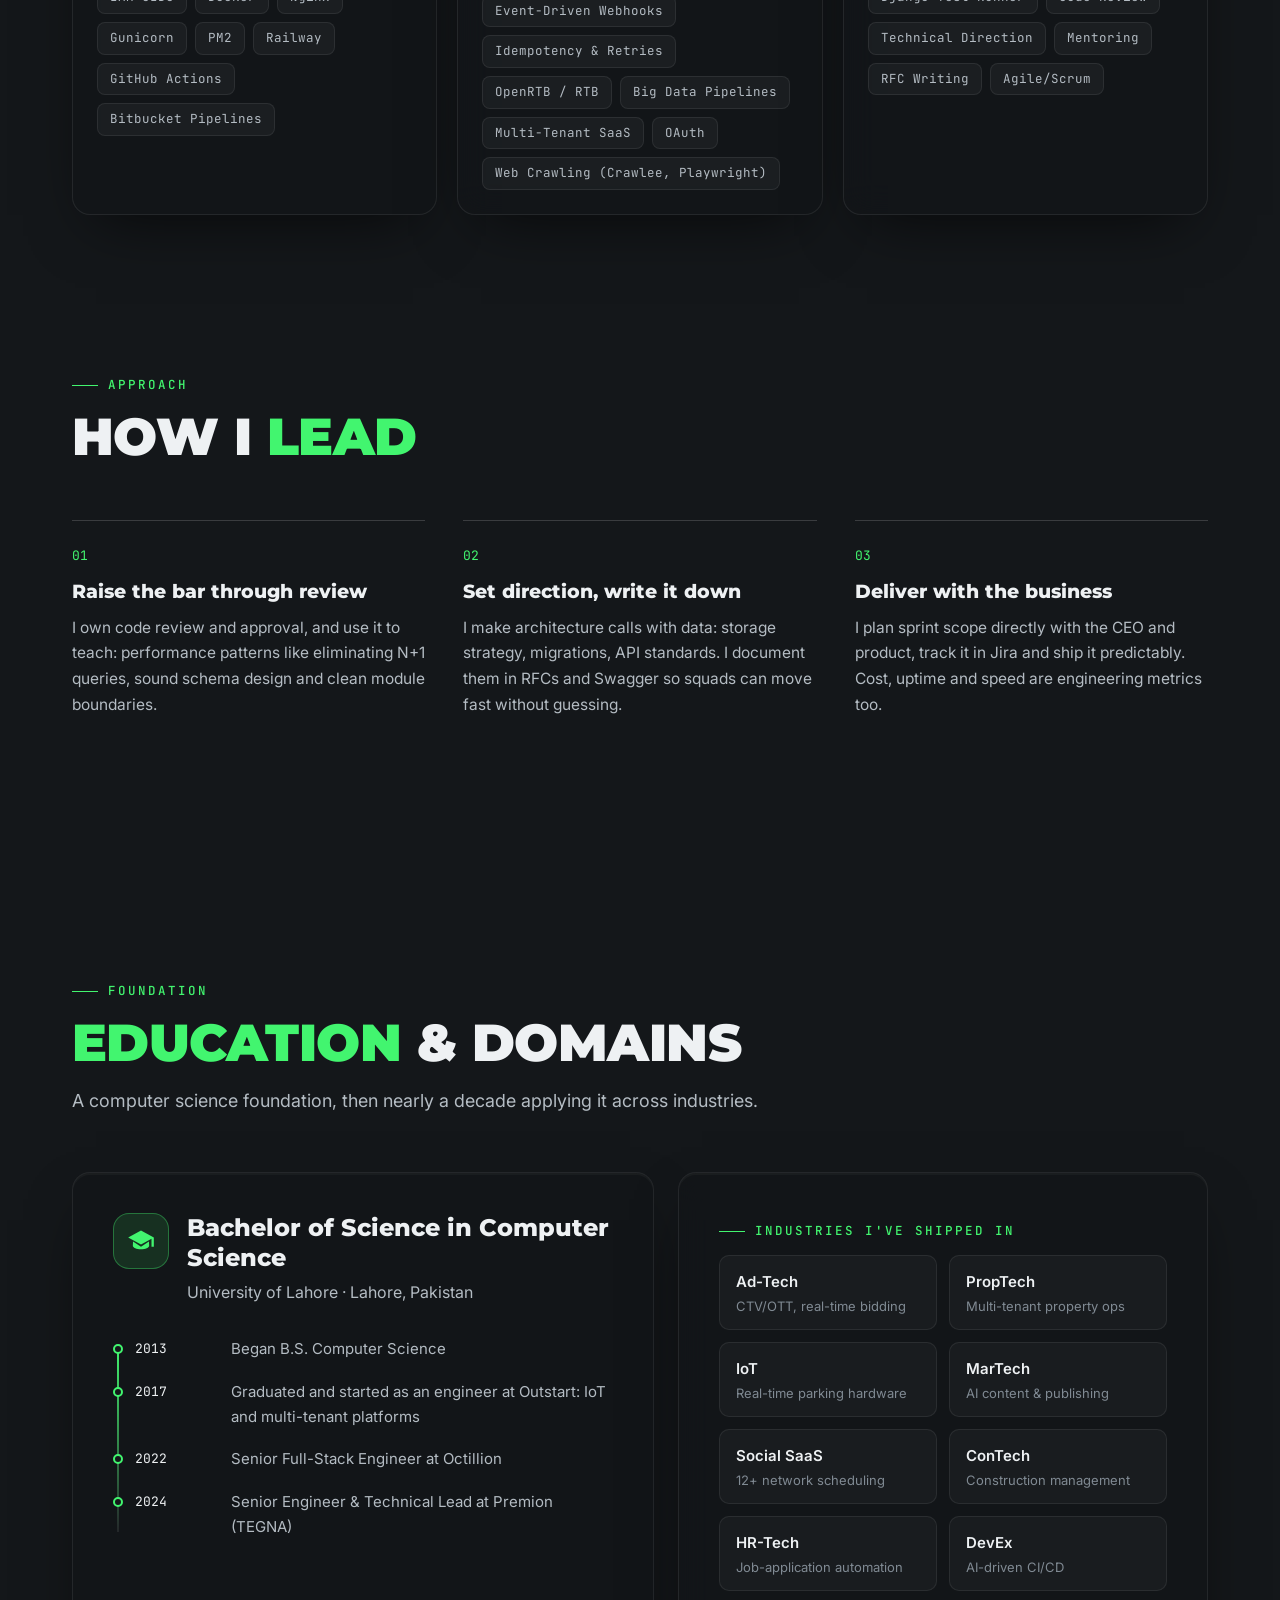
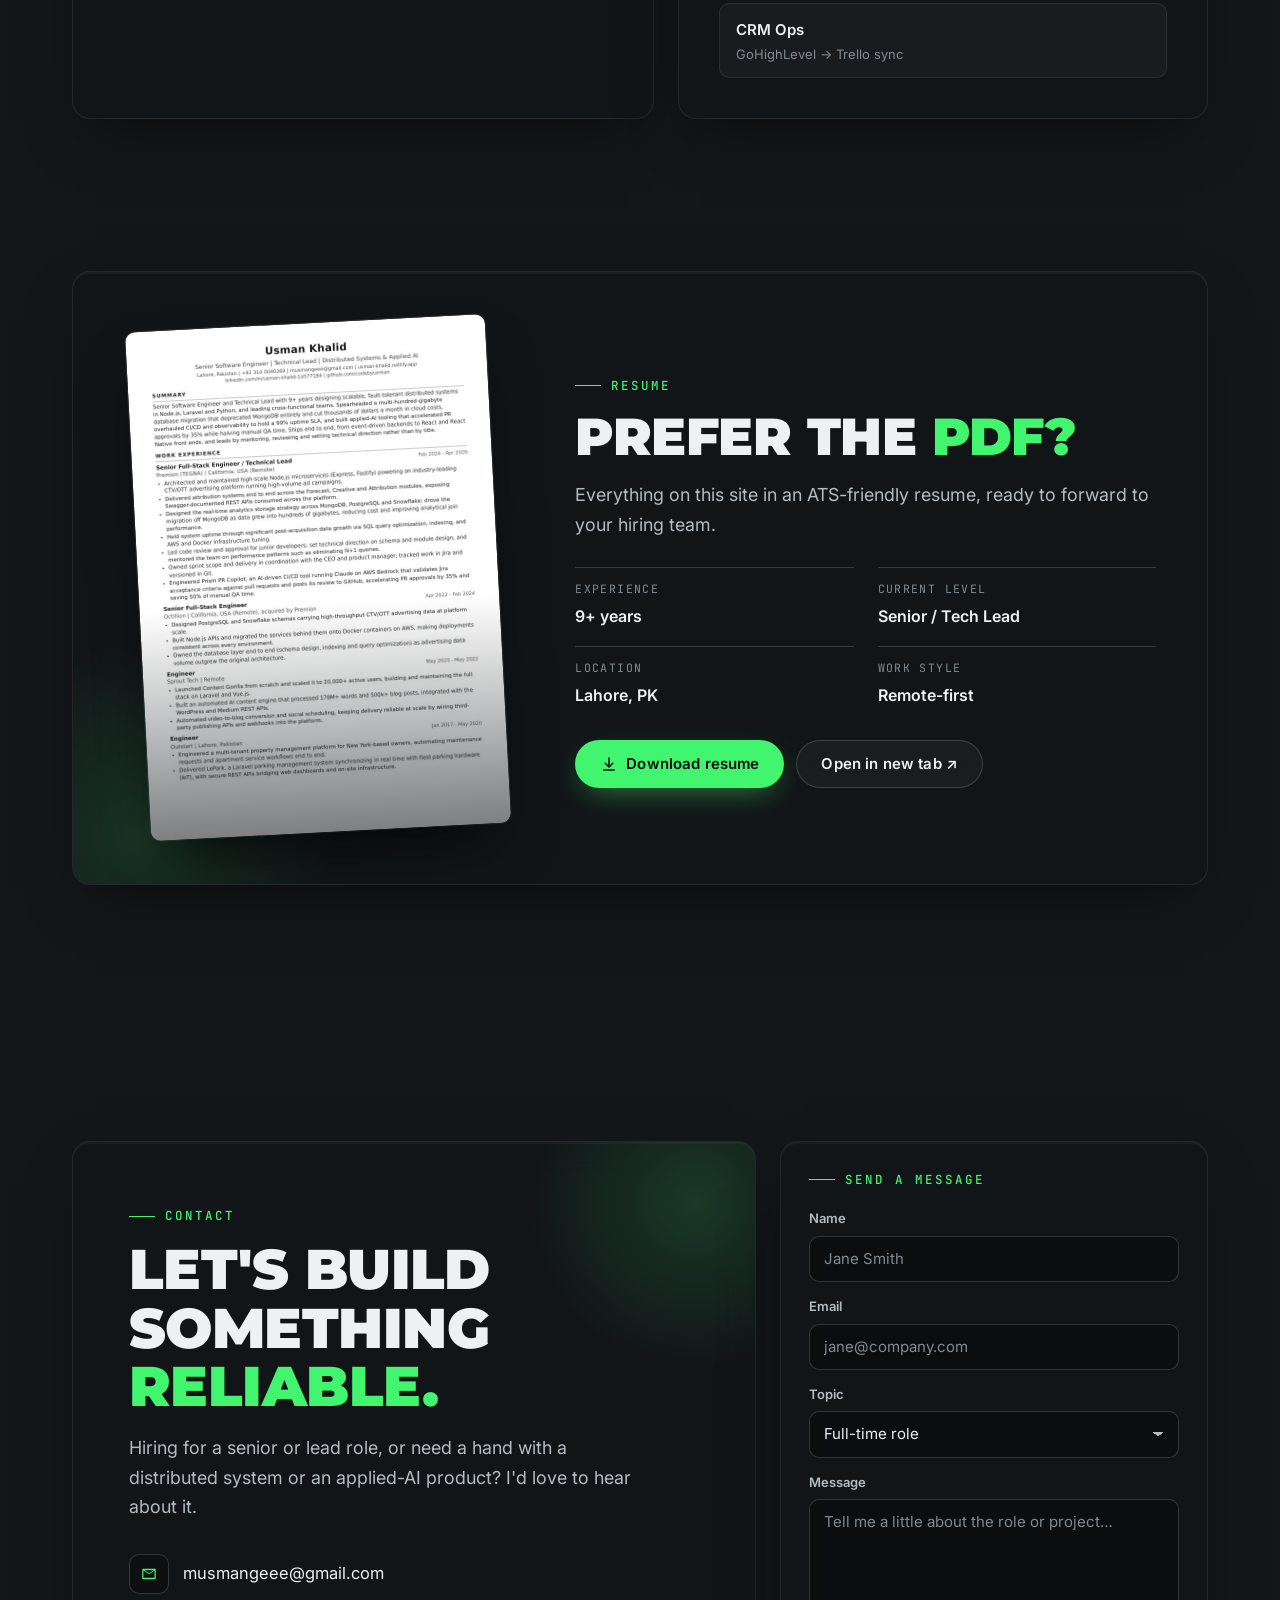
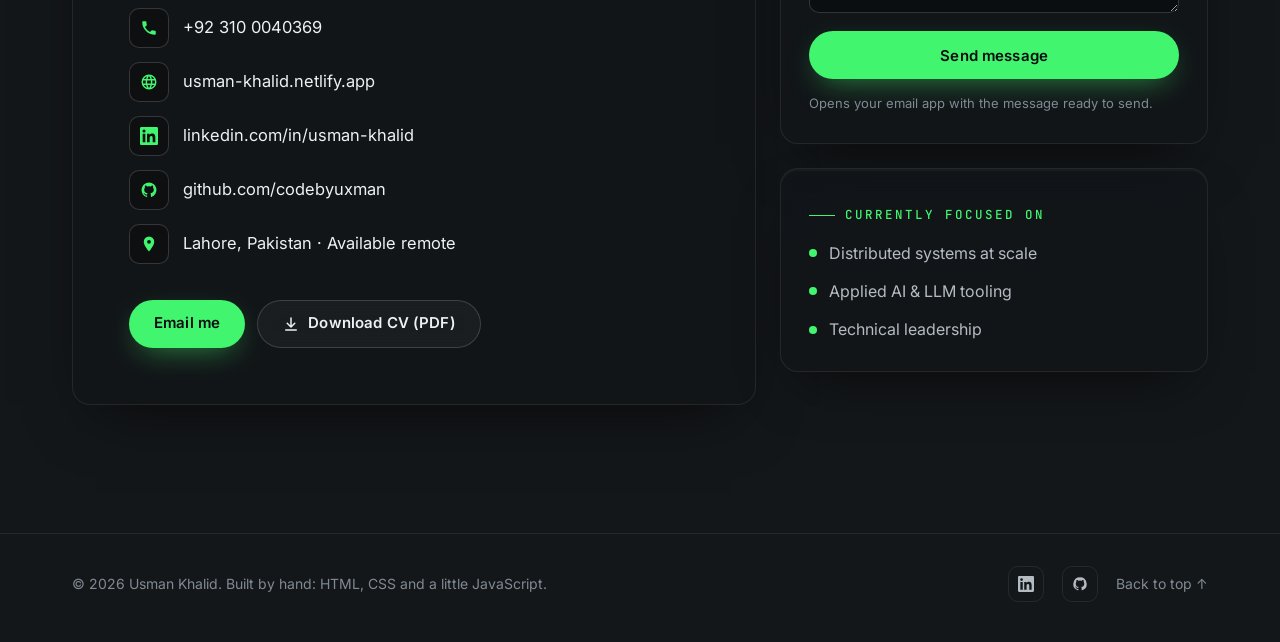
==== commit d59f7b8d: "Use studio video as hero background and style scrollbar Replace the hero photo with a full-bleed vid" ====
--- a/index.html
+++ b/index.html
@@ -20,7 +20,7 @@
   <link rel="preconnect" href="https://fonts.googleapis.com">
   <link rel="preconnect" href="https://fonts.gstatic.com" crossorigin>
   <link href="https://fonts.googleapis.com/css2?family=Inter:wght@400;500;600;700&family=JetBrains+Mono:wght@400;500&family=Montserrat:wght@700;800;900&display=swap" rel="stylesheet">
-  <link rel="preload" as="image" href="assets/img/usman-hero.jpg">
+  <link rel="preload" as="image" href="assets/img/hero-poster.jpg">
   <link rel="stylesheet" href="assets/css/styles.css">
   <script>document.documentElement.classList.add("js");</script>
 
@@ -74,11 +74,13 @@
     <!-- ============ HERO ============ -->
     <section class="hero" id="top">
       <div class="hero__bg" aria-hidden="true">
+        <video class="hero__video" autoplay muted playsinline preload="auto" poster="assets/img/hero-poster.jpg">
+          <source src="assets/video/Man_walks_into_studio_20261015170410.mp4" type="video/mp4">
+        </video>
         <div class="hero__ghost">
           <span>USMAN</span>
           <span>KHALID</span>
         </div>
-        <div class="hero__photo"></div>
         <div class="hero__shade"></div>
       </div>
 
--- a/assets/css/styles.css
+++ b/assets/css/styles.css
@@ -43,6 +43,18 @@
   scroll-behavior: smooth;
   scroll-padding-top: calc(var(--nav-h) + 12px);
   -webkit-text-size-adjust: 100%;
+}
+
+/* ---------- Scrollbar ---------- */
+::-webkit-scrollbar { width: 8px; height: 8px; background: transparent; }
+::-webkit-scrollbar-track,
+::-webkit-scrollbar-corner { background: transparent; }
+::-webkit-scrollbar-button { display: none; width: 0; height: 0; }
+::-webkit-scrollbar-thumb { background: var(--accent); border-radius: 999px; }
+::-webkit-scrollbar-thumb:hover { background: var(--accent-2); }
+
+@supports not selector(::-webkit-scrollbar) {
+  html { scrollbar-width: thin; scrollbar-color: var(--accent) transparent; }
 }
 
 body {
@@ -294,21 +306,14 @@
 }
 .hero__ghost span:last-child { color: rgba(255, 255, 255, 0.05); }
 
-.hero__photo {
-  position: absolute;
-  top: 0;
-  bottom: 0;
-  right: max(0px, calc((100vw - var(--container)) / 2 - 40px));
-  width: min(52vw, 680px);
-  background: url("../img/usman-hero.jpg") center 12% / cover no-repeat;
-  -webkit-mask-image:
-    linear-gradient(to right, transparent 0%, #000 22%, #000 78%, transparent 100%),
-    linear-gradient(to bottom, #000 70%, transparent 100%);
-  -webkit-mask-composite: source-in;
-  mask-image:
-    linear-gradient(to right, transparent 0%, #000 22%, #000 78%, transparent 100%),
-    linear-gradient(to bottom, #000 70%, transparent 100%);
-  mask-composite: intersect;
+.hero__video {
+  position: absolute;
+  inset: 0;
+  width: 100%;
+  height: 100%;
+  object-fit: cover;
+  object-position: center;
+  background: var(--bg) url("../img/hero-poster.jpg") center / cover no-repeat;
   filter: saturate(0.92) contrast(1.04);
 }
 
@@ -1353,15 +1358,7 @@
   /* Hero: the photo becomes the full background */
   .hero { align-items: flex-end; padding-bottom: 88px; }
   .hero__inner { grid-template-columns: 1fr; }
-  .hero__photo {
-    left: 0;
-    right: 0;
-    width: 100%;
-    background-position: center 8%;
-    -webkit-mask-image: linear-gradient(to bottom, #000 55%, transparent 100%);
-    mask-image: linear-gradient(to bottom, #000 55%, transparent 100%);
-    opacity: 0.85;
-  }
+  .hero__video { opacity: 0.85; }
   .hero__shade {
     background:
       linear-gradient(180deg, rgba(20, 23, 26, 0.35) 0%, rgba(20, 23, 26, 0.2) 25%, rgba(20, 23, 26, 0.85) 55%, var(--bg) 100%);
